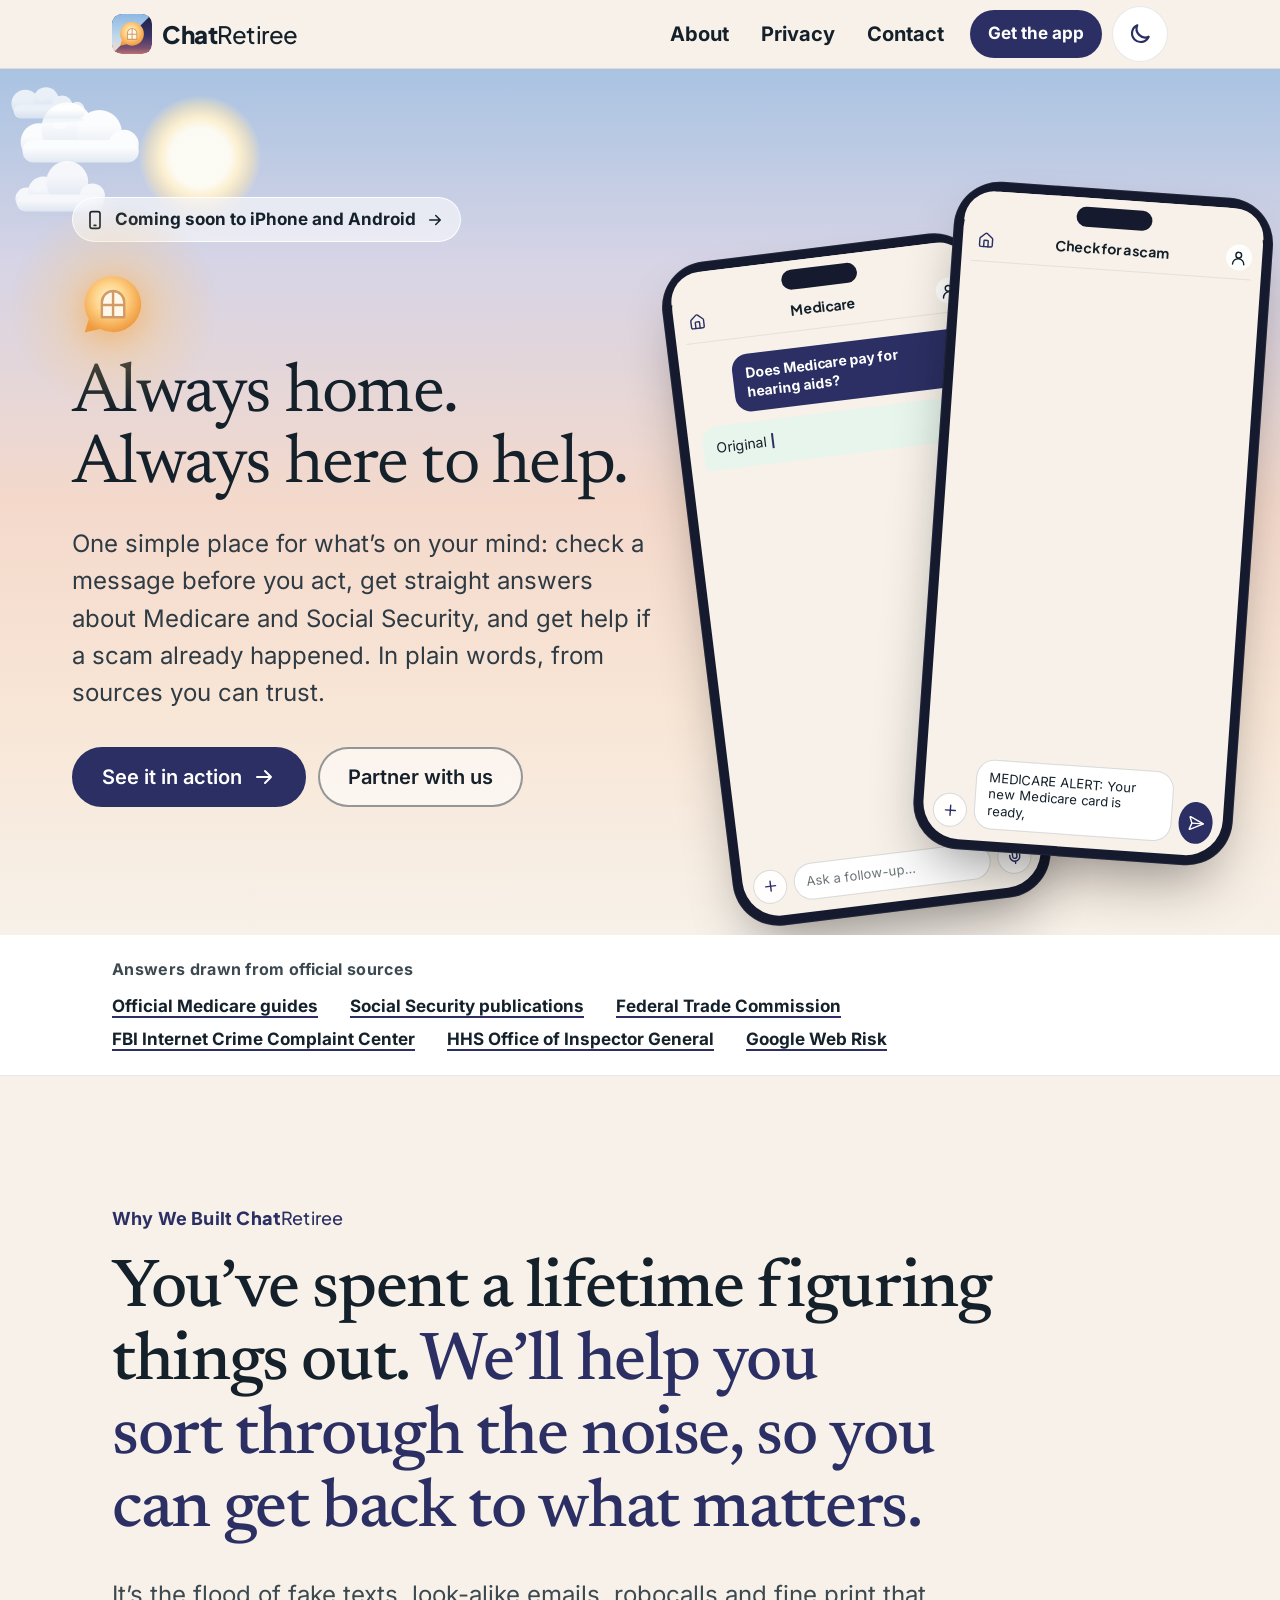
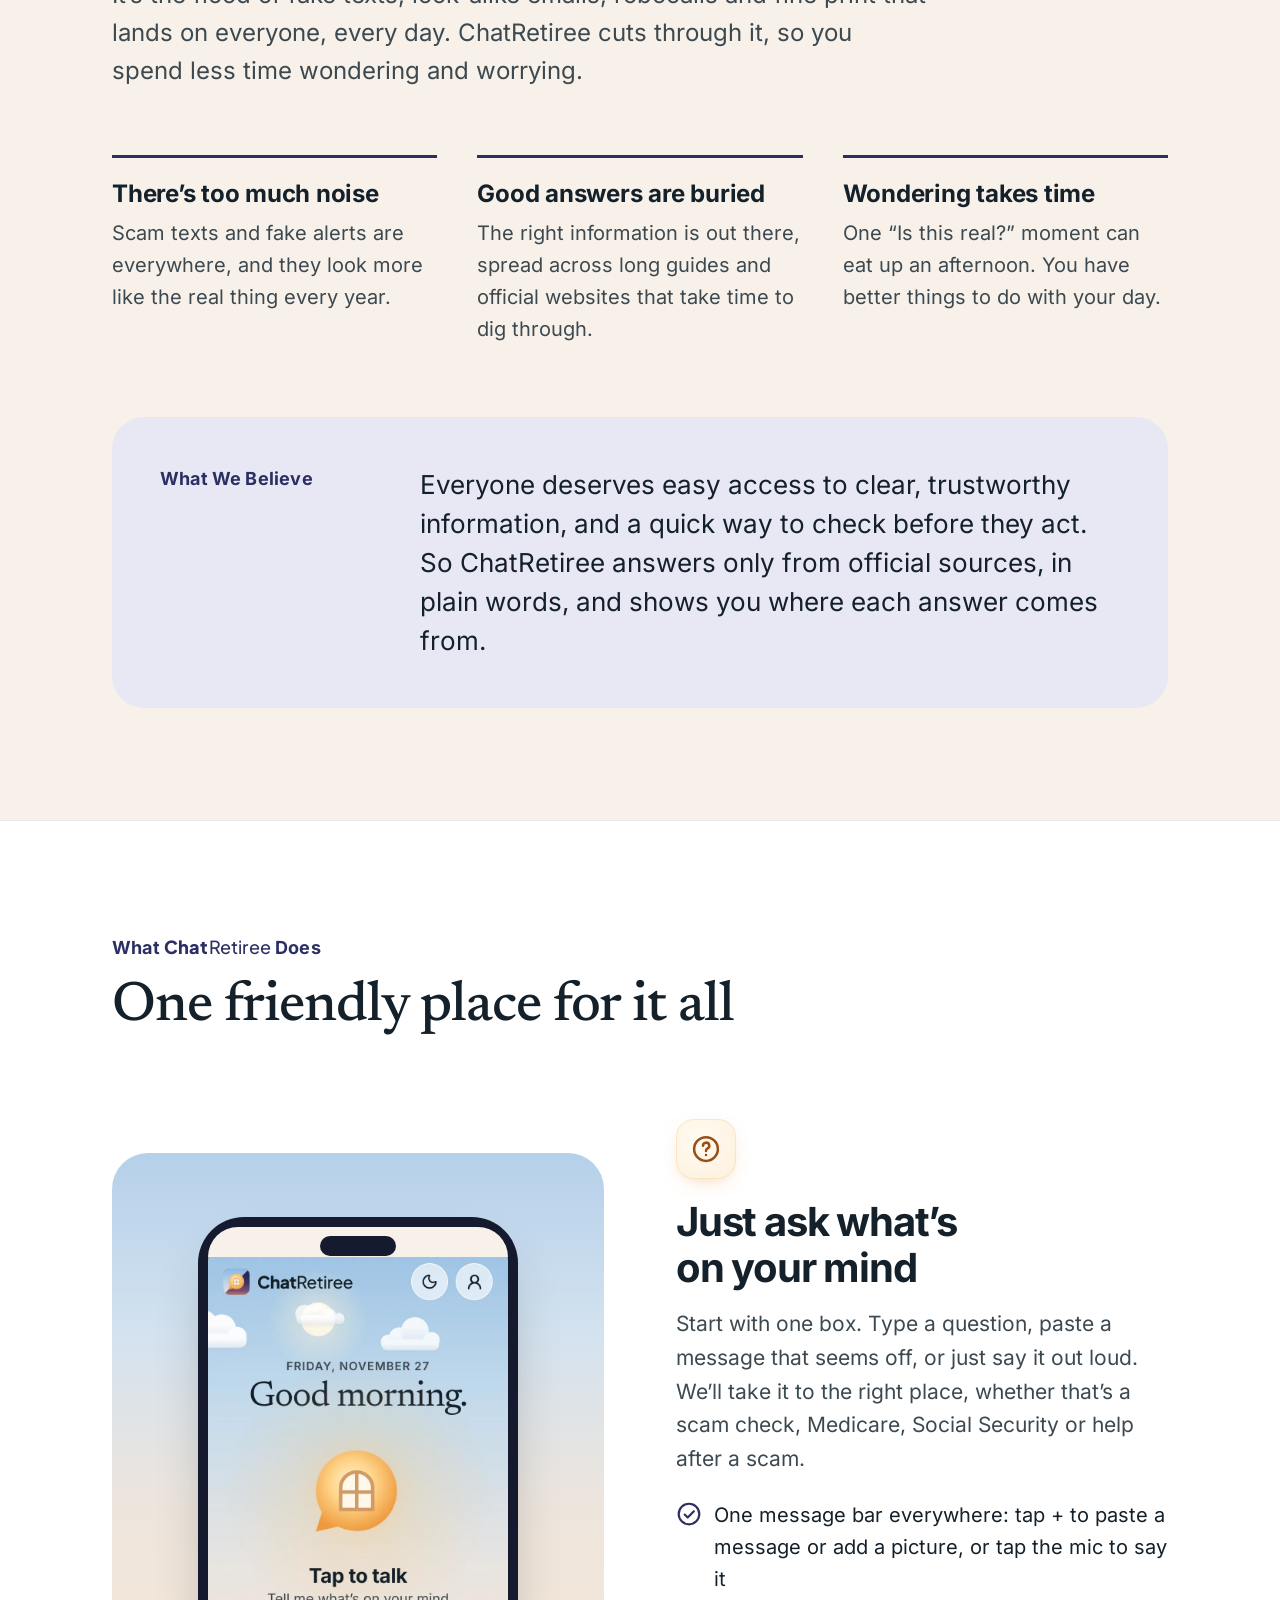
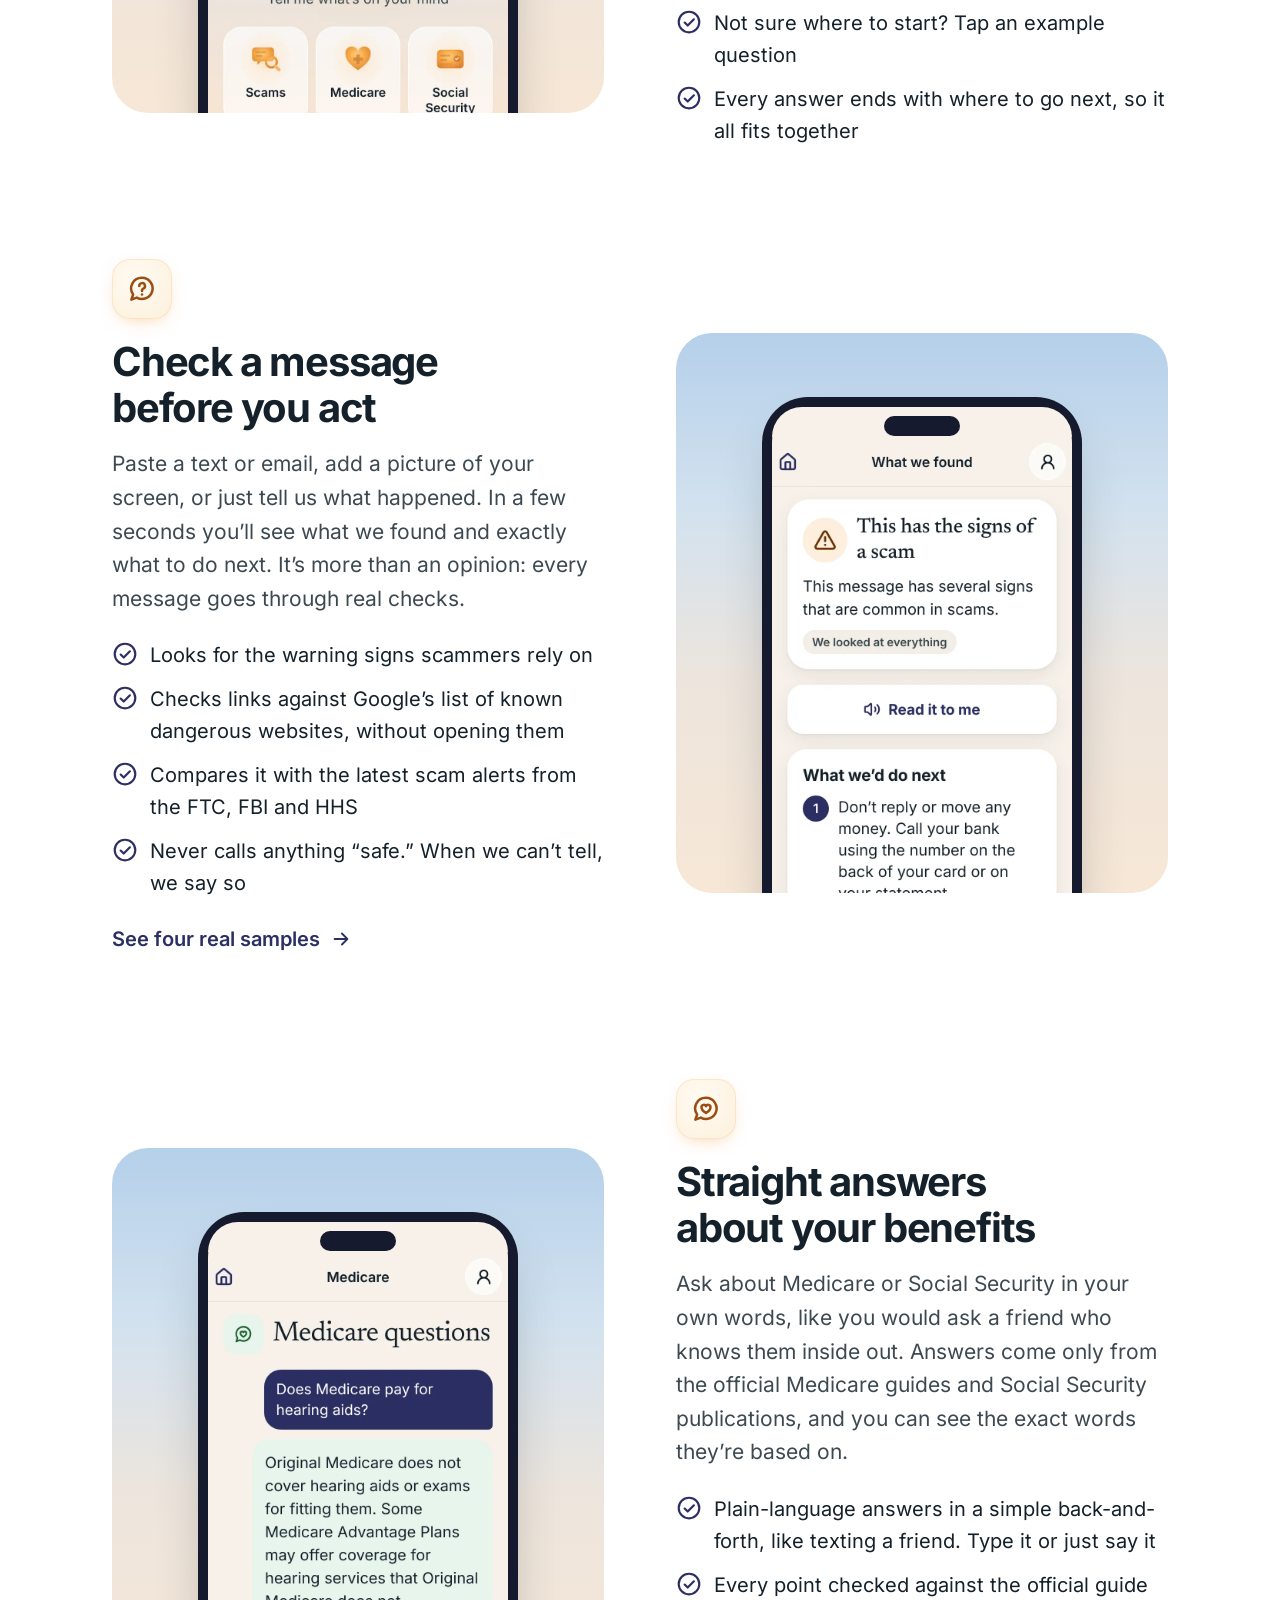
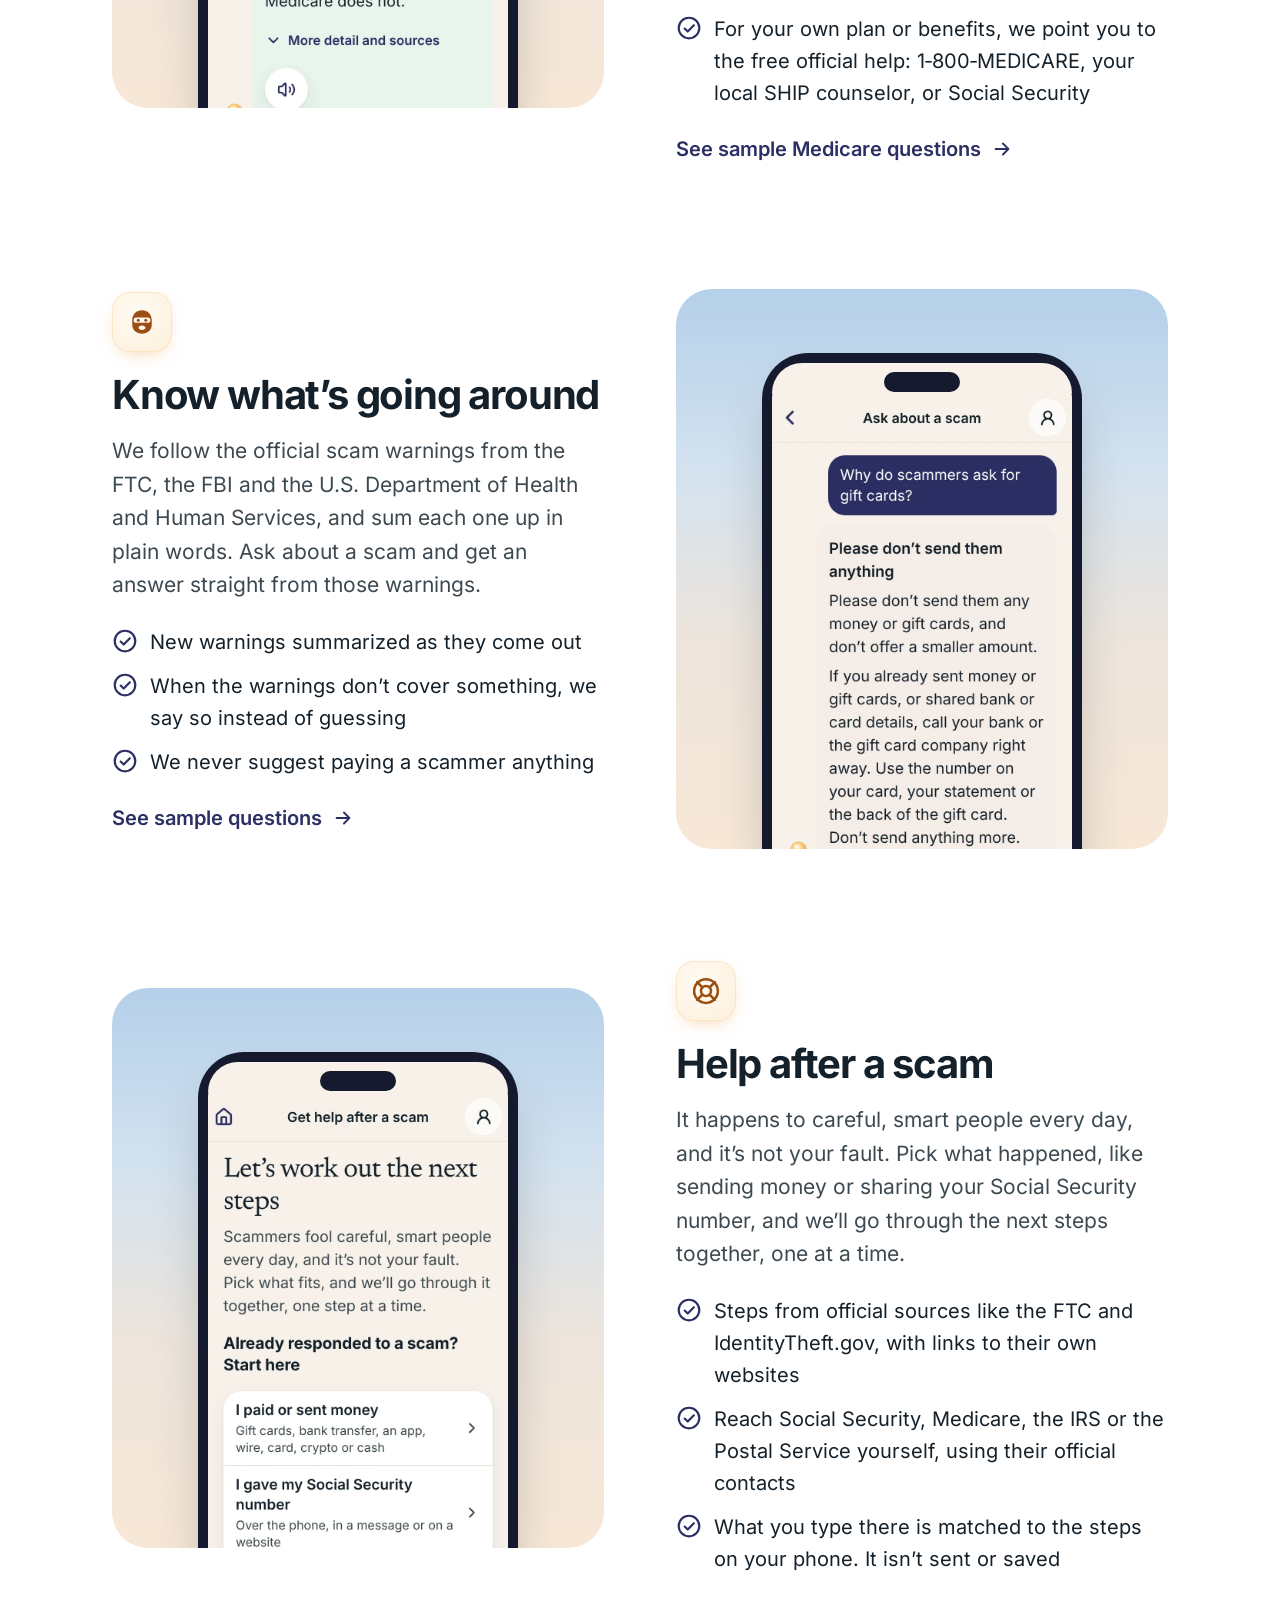
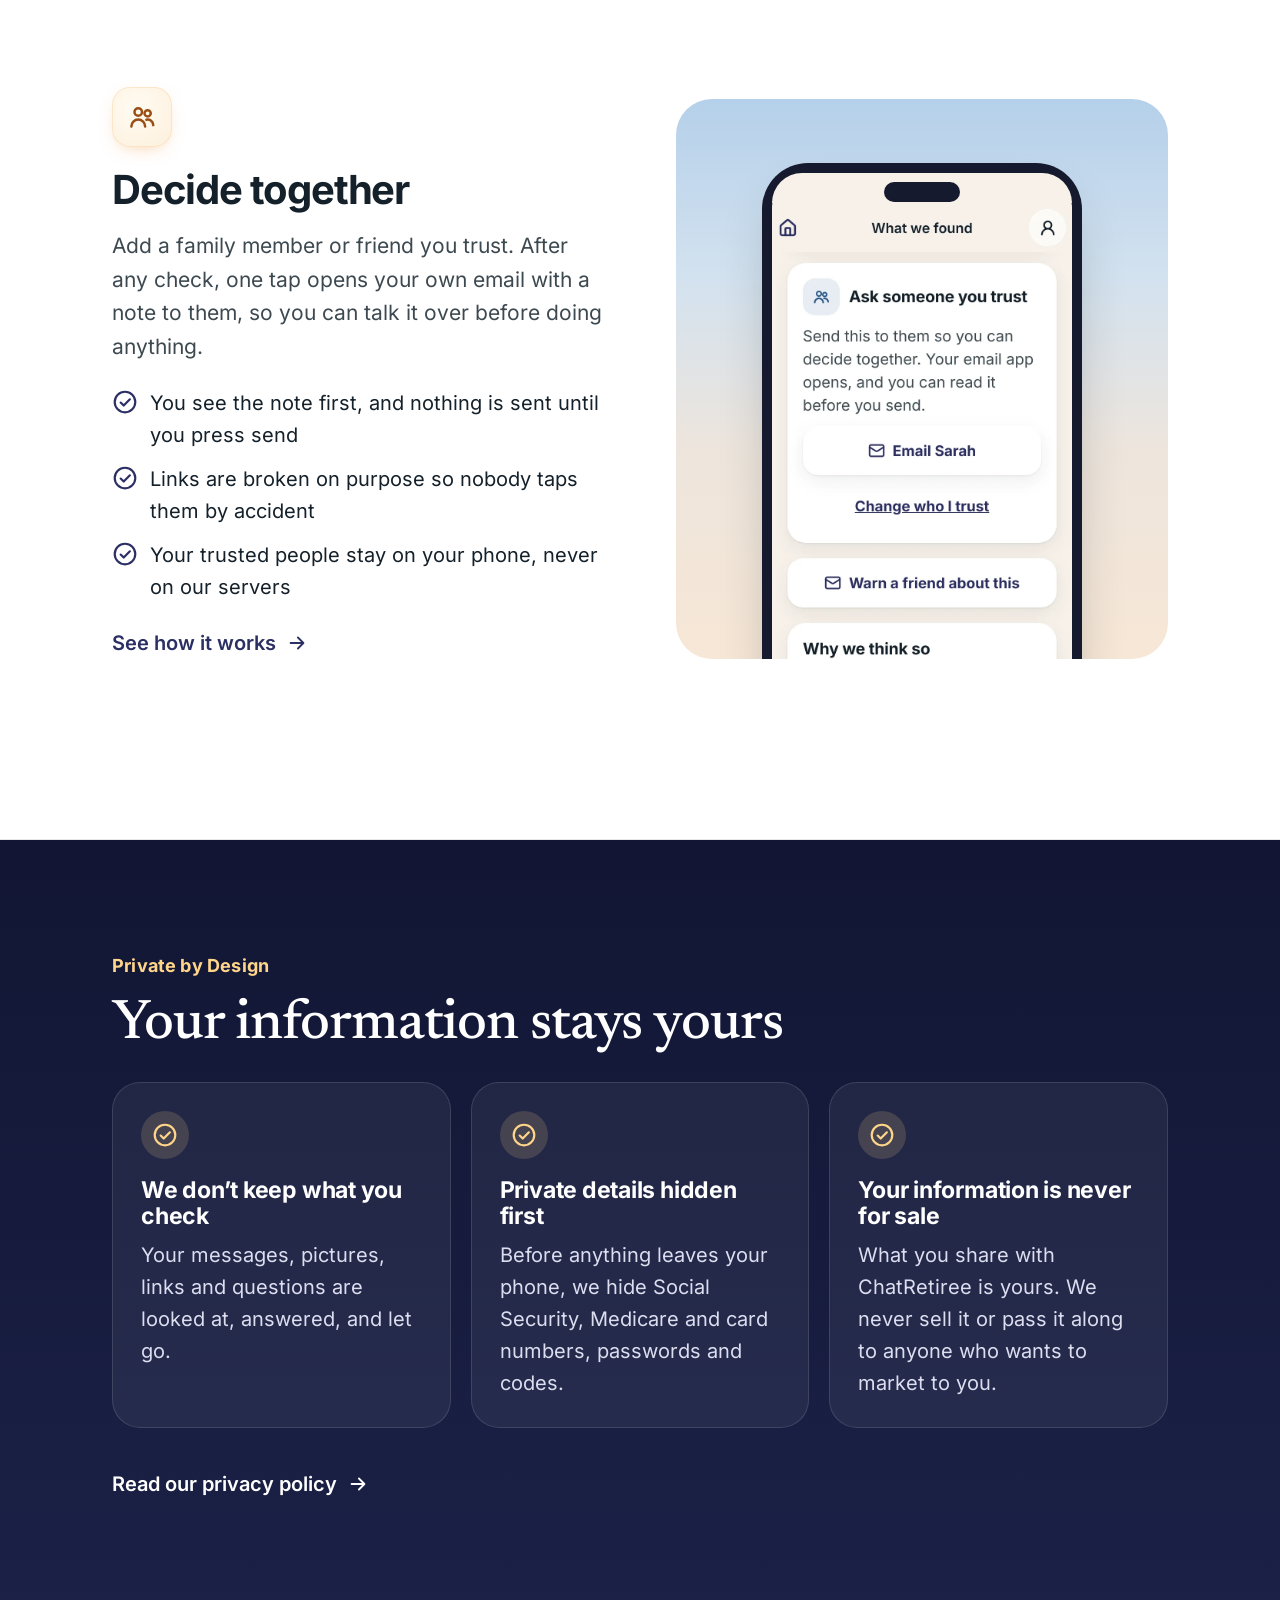
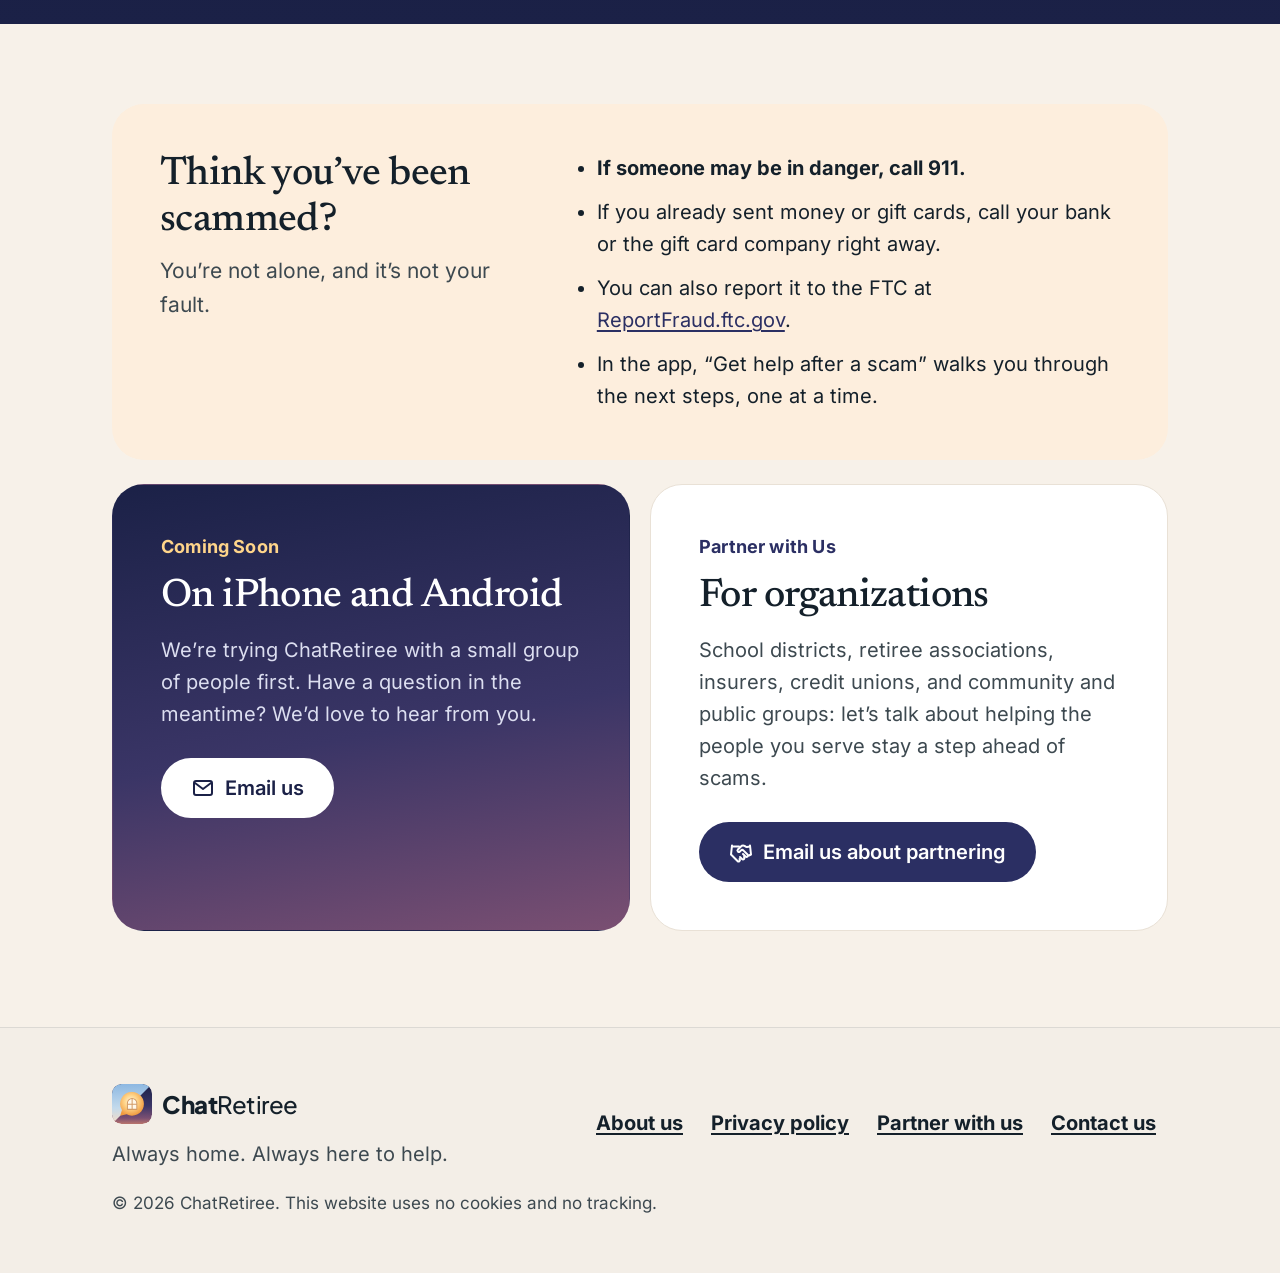
==== index.html @ e8a0daec "Match today's app: window light logo, 'Always home. Always here to help.', fresh screens - Logo, fav" ====
<!doctype html>
<html lang="en">
<head>
<meta charset="utf-8">
<meta name="viewport" content="width=device-width, initial-scale=1">
<title>ChatRetiree: always home, always here to help</title>
<meta name="description" content="ChatRetiree is like a friend you can ask when a text, email or call doesn’t feel right. Coming soon to iPhone and Android.">
<meta name="theme-color" content="#F7F1E9">
<meta property="og:title" content="ChatRetiree: always home, always here to help">
<meta property="og:description" content="ChatRetiree is like a friend you can ask when a text, email or call doesn’t feel right. Coming soon to iPhone and Android.">
<meta property="og:image" content="https://chatretiree.com/assets/icon.png?v=42">
<link rel="icon" href="assets/favicon.png?v=42" type="image/png">
<link rel="apple-touch-icon" href="assets/icon.png?v=42">
<link rel="stylesheet" href="assets/site.css?v=42">
<script src="assets/site.js?v=42"></script>

</head>
<body>
<svg class="sprite" width="0" height="0" aria-hidden="true" focusable="false"><defs><radialGradient id="crGlow" cx="45%" cy="40%" r="60%"><stop offset="0" stop-color="#FFF6DF"/><stop offset=".45" stop-color="#FFD58A"/><stop offset="1" stop-color="#F09A3E"/></radialGradient><linearGradient id="crDusk" x1="0" y1="0" x2="0" y2="1"><stop offset="0" stop-color="#1B2147"/><stop offset=".55" stop-color="#3A3566"/><stop offset=".85" stop-color="#7A4F72"/><stop offset="1" stop-color="#B9746C"/></linearGradient><linearGradient id="crDay" x1="0" y1="0" x2="0" y2="1"><stop offset="0" stop-color="#8DB8E2"/><stop offset=".6" stop-color="#C3DAEC"/><stop offset="1" stop-color="#F7DCC4"/></linearGradient><radialGradient id="crHalo" cx="50%" cy="50%" r="50%"><stop offset=".3" stop-color="#FFC56E" stop-opacity=".55"/><stop offset="1" stop-color="#FFC56E" stop-opacity="0"/></radialGradient><linearGradient id="crPuff" x1="0" y1="0" x2="0" y2="1"><stop offset=".35" stop-color="#FFFFFF"/><stop offset="1" stop-color="#E3EAF4"/></linearGradient></defs></svg>
<a class="skip" href="#main">Skip to main content</a>
<header class="top"><div class="wrap">
  <a class="brand" href="./" aria-label="ChatRetiree home"><svg viewBox="0 0 120 120" aria-hidden="true" focusable="false"><clipPath id="crClip"><rect width="120" height="120" rx="28"/></clipPath><g clip-path="url(#crClip)"><rect width="120" height="120" fill="url(#crDusk)"/><path d="M0 0H120L0 120z" fill="url(#crDay)"/></g><g transform="translate(-10.29 -6.31) scale(1.1778)"><path d="M60 26a30 30 0 1 1-13.8 56.6L29.5 86.5l4.6-14.6A30 30 0 0 1 60 26z" fill="url(#crGlow)"/><path d="M48 70V54a12 12 0 0 1 24 0v16z" fill="#FFF8EA" stroke="#D29B66" stroke-width="2.6" stroke-linejoin="round"/><path d="M60 42v28M48 57h24" stroke="#D29B66" stroke-width="2.6"/></g></svg><span><b>Chat</b>Retiree</span></a>
  <nav class="nav" aria-label="Main">
    <a href="about/" class="hide-sm">About</a>
    <a href="privacy/" class="hide-sm">Privacy</a>
    <a href="contact/" class="hide-sm">Contact</a>
    <a class="get-app" href="app/">Get the app</a>
    <button class="theme" type="button" hidden aria-label="Switch to dark" aria-pressed="false"><svg class="moon" viewBox="0 0 24 24" fill="none" stroke="currentColor" stroke-width="2" stroke-linecap="round" stroke-linejoin="round" aria-hidden="true" focusable="false"><path d="M20 14.5A8 8 0 0 1 9.5 4a8 8 0 1 0 10.5 10.5z"/></svg><svg class="sun" viewBox="0 0 24 24" fill="none" stroke="currentColor" stroke-width="2" stroke-linecap="round" stroke-linejoin="round" aria-hidden="true" focusable="false"><circle cx="12" cy="12" r="4"/><path d="M12 2v2M12 20v2M4.9 4.9l1.4 1.4M17.7 17.7l1.4 1.4M2 12h2M20 12h2M4.9 19.1l1.4-1.4M17.7 6.3l1.4-1.4"/></svg></button>
  </nav>
</div></header>
<main id="main">

<section class="h-hero" aria-labelledby="hero-h">
  <div class="sky" aria-hidden="true"><div class="sky-stars"></div><div class="sky-body"><span class="sky-sun"></span><svg class="sky-moon" viewBox="0 0 40 40"><circle cx="20" cy="20" r="16" class="moon-dark"/><path class="moon-lit" d="M20 4a16 16 0 1 1 0 32a16 16 0 1 1 0-32z"/></svg></div><span class="cloud c1"><svg viewBox="0 0 160 80" aria-hidden="true" focusable="false"><ellipse cx="84" cy="74" rx="62" ry="5" fill="#B7C6DA" fill-opacity=".18"/><circle cx="42" cy="50" r="20" fill="url(#crPuff)"/><circle cx="72" cy="36" r="28" fill="url(#crPuff)"/><circle cx="106" cy="40" r="24" fill="url(#crPuff)"/><circle cx="132" cy="53" r="16" fill="url(#crPuff)"/><rect x="24" y="48" width="124" height="24" rx="12" fill="url(#crPuff)"/><circle cx="64" cy="28" r="9" fill="#fff" fill-opacity=".7"/></svg></span><span class="cloud c2"><svg viewBox="0 0 160 80" aria-hidden="true" focusable="false"><ellipse cx="84" cy="74" rx="62" ry="5" fill="#B7C6DA" fill-opacity=".18"/><circle cx="38" cy="54" r="16" fill="url(#crPuff)"/><circle cx="62" cy="44" r="22" fill="url(#crPuff)"/><circle cx="96" cy="30" r="30" fill="url(#crPuff)"/><circle cx="132" cy="50" r="18" fill="url(#crPuff)"/><rect x="24" y="48" width="124" height="24" rx="12" fill="url(#crPuff)"/><circle cx="54" cy="36" r="9" fill="#fff" fill-opacity=".7"/></svg></span><span class="cloud c3"><svg viewBox="0 0 160 80" aria-hidden="true" focusable="false"><ellipse cx="84" cy="74" rx="62" ry="5" fill="#B7C6DA" fill-opacity=".18"/><circle cx="44" cy="46" r="24" fill="url(#crPuff)"/><circle cx="80" cy="40" r="22" fill="url(#crPuff)"/><circle cx="108" cy="50" r="18" fill="url(#crPuff)"/><circle cx="134" cy="56" r="13" fill="url(#crPuff)"/><rect x="24" y="48" width="124" height="24" rx="12" fill="url(#crPuff)"/><circle cx="72" cy="32" r="9" fill="#fff" fill-opacity=".7"/></svg></span></div>
  <div class="h-hero-in">
    <div class="h-hero-copy">
      <a class="h-pill" href="app/"><svg viewBox="0 0 24 24" fill="none" stroke="currentColor" stroke-width="2" stroke-linecap="round" stroke-linejoin="round" aria-hidden="true" focusable="false"><rect x="6" y="2" width="12" height="20" rx="2.5"/><path d="M11 18.5h2"/></svg>Coming soon to iPhone and Android<svg viewBox="0 0 24 24" fill="none" stroke="currentColor" stroke-width="2" stroke-linecap="round" stroke-linejoin="round" aria-hidden="true" focusable="false"><path d="M5 12h14M13 6l6 6-6 6"/></svg></a>
      <div class="porch" aria-hidden="true"><span class="porch-halo"></span><svg viewBox="16 20 90 76" aria-hidden="true" focusable="false"><path d="M60 26a30 30 0 1 1-13.8 56.6L29.5 86.5l4.6-14.6A30 30 0 0 1 60 26z" fill="url(#crGlow)"/><path d="M48 70V54a12 12 0 0 1 24 0v16z" fill="#FFF8EA" stroke="#D29B66" stroke-width="2.6" stroke-linejoin="round"/><path d="M60 42v28M48 57h24" stroke="#D29B66" stroke-width="2.6"/></svg></div>
      <h1 id="hero-h"><span>Always home.</span> <span>Always here to help.</span></h1>
      <p class="h-lead">One simple place for what’s on your mind: check a message before you act, get straight answers about Medicare and Social Security, and get help if a scam already happened. In plain words, from sources you can trust.</p>
      <div class="h-actions">
        <a class="btn h-btn-light" href="#help">See it in action<svg viewBox="0 0 24 24" fill="none" stroke="currentColor" stroke-width="2" stroke-linecap="round" stroke-linejoin="round" aria-hidden="true" focusable="false"><path d="M5 12h14M13 6l6 6-6 6"/></svg></a>
        <a class="btn h-btn-ghost" href="#partner">Partner with us</a>
      </div>
    </div>
    <div class="h-phones">
      <figure class="h-ph h-ph-back" role="img" aria-label="The ChatRetiree app answering: Does Medicare pay for hearing aids? Original Medicare does not cover hearing aids or exams for fitting them. Some Medicare Advantage Plans may offer coverage for hearing services that Original Medicare does not.">
        <div class="h-ph-screen live has-compose" aria-hidden="true">
          <div class="lv-bar lv-slim"><i><svg viewBox="0 0 24 24"><path d="M15 21v-8a1 1 0 0 0-1-1h-4a1 1 0 0 0-1 1v8"/><path d="M3 10a2 2 0 0 1 .709-1.528l7-5.999a2 2 0 0 1 2.582 0l7 5.999A2 2 0 0 1 21 10v9a2 2 0 0 1-2 2H5a2 2 0 0 1-2-2z"/></svg></i><span>Medicare</span><i class="lv-me"><svg viewBox="0 0 24 24"><circle cx="12" cy="8" r="4"/><path d="M4 21a8 8 0 0 1 16 0"/></svg></i></div>
          <p class="lv-q" data-type="Does Medicare pay for hearing aids?">Does Medicare pay for hearing aids?</p>
          <span class="lv-dots"><i></i><i></i><i></i></span>
          <div class="lv-a"><p data-type="Original Medicare does not cover hearing aids or exams for fitting them. Some Medicare Advantage Plans may offer coverage for hearing services that Original Medicare does not.">Original Medicare does not cover hearing aids or exams for fitting them. Some Medicare Advantage Plans may offer coverage for hearing services that Original Medicare does not.</p></div>
          <span class="lv-more lv-after"><svg viewBox="0 0 24 24"><path d="m6 9 6 6 6-6"/></svg>More detail and sources</span>
          <span class="lv-c lv-mic lv-spk lv-after"><svg viewBox="0 0 24 24"><path d="M11 4.702a.705.705 0 0 0-1.203-.498L6.413 7.587A1.4 1.4 0 0 1 5.416 8H3a1 1 0 0 0-1 1v6a1 1 0 0 0 1 1h2.416a1.4 1.4 0 0 1 .997.413l3.383 3.384A.705.705 0 0 0 11 19.298z"/><path d="M16 9a5 5 0 0 1 0 6"/><path d="M19.364 18.364a9 9 0 0 0 0-12.728"/></svg></span>
          <span class="lv-more lv-after"><svg viewBox="0 0 24 24"><path d="m6 9 6 6 6-6"/></svg>Talk to a person, and more</span>
          <div class="lv-compose"><span class="lv-c lv-plus"><svg viewBox="0 0 24 24"><path d="M5 12h14"/><path d="M12 5v14"/></svg></span><span class="lv-box">Ask a follow-up…</span><span class="lv-c lv-mic"><svg viewBox="0 0 24 24"><path d="M12 2a3 3 0 0 0-3 3v7a3 3 0 0 0 6 0V5a3 3 0 0 0-3-3Z"/><path d="M19 10v2a7 7 0 0 1-14 0v-2"/><path d="M12 19v3"/></svg></span></div>
          <div class="lv-tabs"><span class="on"><i><svg viewBox="0 0 24 24"><path d="M15 21v-8a1 1 0 0 0-1-1h-4a1 1 0 0 0-1 1v8"/><path d="M3 10a2 2 0 0 1 .709-1.528l7-5.999a2 2 0 0 1 2.582 0l7 5.999A2 2 0 0 1 21 10v9a2 2 0 0 1-2 2H5a2 2 0 0 1-2-2z"/></svg></i>Home</span><span><i><svg viewBox="0 0 24 24"><circle cx="12" cy="12" r="9.5"/><path d="M9.6 9.4a2.5 2.5 0 1 1 3.5 2.3c-.7.3-1.1.9-1.1 1.6v.3"/><path d="M12 16.8h.01"/></svg></i>Help</span><span><i><svg viewBox="0 0 24 24"><path d="M18 20a6 6 0 0 0-12 0"/><circle cx="12" cy="10" r="4"/><circle cx="12" cy="12" r="10"/></svg></i>Me</span></div>
        </div>
      </figure>
      <figure class="h-ph h-ph-front" role="img" aria-label="The ChatRetiree app checking a pasted text that claims to be from Medicare about a new Medicare card. Its answer: This has the signs of a scam. What we’d do next: Don’t call any number in the message. Contact the agency using the number on your card or its official website.">
        <div class="h-ph-screen live has-compose" aria-hidden="true">
          <div class="lv-bar lv-slim"><i><svg viewBox="0 0 24 24"><path d="M15 21v-8a1 1 0 0 0-1-1h-4a1 1 0 0 0-1 1v8"/><path d="M3 10a2 2 0 0 1 .709-1.528l7-5.999a2 2 0 0 1 2.582 0l7 5.999A2 2 0 0 1 21 10v9a2 2 0 0 1-2 2H5a2 2 0 0 1-2-2z"/></svg></i><span>Check for a scam</span><i class="lv-me"><svg viewBox="0 0 24 24"><circle cx="12" cy="8" r="4"/><path d="M4 21a8 8 0 0 1 16 0"/></svg></i></div>
          <p class="lv-msg lv-sent">MEDICARE ALERT: Your new Medicare card is ready, but your benefits will be suspended today unless you confirm your Medicare number. Call 1-888-555-0147 now to keep your coverage.</p>
          <span class="lv-dots"><i></i><i></i><i></i></span>
          <div class="lv-a lv-verdict"><b data-type="This has the signs of a scam">This has the signs of a scam</b><p data-type="This message has several signs that are common in scams.">This message has several signs that are common in scams.</p></div>
          <div class="lv-a lv-next"><b>What we’d do next</b><p data-type="Don’t call any number in the message. Contact the agency using the number on your card or its official website.">Don’t call any number in the message. Contact the agency using the number on your card or its official website.</p></div>
          <div class="lv-compose lv-front"><span class="lv-c lv-plus"><svg viewBox="0 0 24 24"><path d="M5 12h14"/><path d="M12 5v14"/></svg></span><span class="lv-box"><span class="lv-in lv-ph" data-type="MEDICARE ALERT: Your new Medicare card is ready, but your benefits will be suspended today unless you confirm your Medicare number. Call 1-888-555-0147 now to keep your coverage.">Paste or type it here</span></span><span class="lv-c lv-mic"><svg viewBox="0 0 24 24"><path d="M12 2a3 3 0 0 0-3 3v7a3 3 0 0 0 6 0V5a3 3 0 0 0-3-3Z"/><path d="M19 10v2a7 7 0 0 1-14 0v-2"/><path d="M12 19v3"/></svg></span><span class="lv-c lv-send lv-btn"><svg viewBox="0 0 24 24"><path d="M3.714 3.048a.498.498 0 0 0-.683.627l2.843 7.627a2 2 0 0 1 0 1.396l-2.842 7.627a.498.498 0 0 0 .682.627l18-8.5a.5.5 0 0 0 0-.904z"/><path d="M6 12h16"/></svg></span></div>
          <div class="lv-tabs"><span class="on"><i><svg viewBox="0 0 24 24"><path d="M15 21v-8a1 1 0 0 0-1-1h-4a1 1 0 0 0-1 1v8"/><path d="M3 10a2 2 0 0 1 .709-1.528l7-5.999a2 2 0 0 1 2.582 0l7 5.999A2 2 0 0 1 21 10v9a2 2 0 0 1-2 2H5a2 2 0 0 1-2-2z"/></svg></i>Home</span><span><i><svg viewBox="0 0 24 24"><circle cx="12" cy="12" r="9.5"/><path d="M9.6 9.4a2.5 2.5 0 1 1 3.5 2.3c-.7.3-1.1.9-1.1 1.6v.3"/><path d="M12 16.8h.01"/></svg></i>Help</span><span><i><svg viewBox="0 0 24 24"><path d="M18 20a6 6 0 0 0-12 0"/><circle cx="12" cy="10" r="4"/><circle cx="12" cy="12" r="10"/></svg></i>Me</span></div>
        </div>
      </figure>
    </div>
  </div>
</section>

<section class="h-sources" aria-label="Where our answers come from">
  <div class="wrap h-sources-in">
    <p class="h-sources-label">Answers drawn from official sources</p>
    <ul class="h-sources-list">
      <li><a href="https://www.medicare.gov/" rel="noopener">Official Medicare guides</a></li>
      <li><a href="https://www.ssa.gov/pubs/" rel="noopener">Social Security publications</a></li>
      <li><a href="https://consumer.ftc.gov/consumer-alerts" rel="noopener">Federal Trade Commission</a></li>
      <li><a href="https://www.ic3.gov/" rel="noopener">FBI Internet Crime Complaint Center</a></li>
      <li><a href="https://oig.hhs.gov/" rel="noopener">HHS Office of Inspector General</a></li>
      <li><a href="https://cloud.google.com/web-risk" rel="noopener">Google Web Risk</a></li>
    </ul>
  </div>
</section>

<section class="h-why" aria-labelledby="why-h">
  <div class="wrap">
    <p class="h-eyebrow" id="why-h">Why We Built <span class="wm"><b>Chat</b>Retiree</span></p>
    <p class="h-statement">You’ve spent a lifetime figuring things out. <span>We’ll help you sort through the noise, so you can get back to what matters.</span></p>
    <p class="h-why-sub">It’s the flood of fake texts, look-alike emails, robocalls and fine print that lands on everyone, every day. ChatRetiree cuts through it, so you spend less time wondering and worrying.</p>
    <div class="h-why-grid">
      <div><h3>There’s too much noise</h3><p>Scam texts and fake alerts are everywhere, and they look more like the real thing every year.</p></div>
      <div><h3>Good answers are buried</h3><p>The right information is out there, spread across long guides and official websites that take time to dig through.</p></div>
      <div><h3>Wondering takes time</h3><p>One “Is this real?” moment can eat up an afternoon. You have better things to do with your day.</p></div>
    </div>
    <div class="h-believe">
      <p class="h-eyebrow">What We Believe</p>
      <p>Everyone deserves easy access to clear, trustworthy information, and a quick way to check before they act. So ChatRetiree answers only from official sources, in plain words, and shows you where each answer comes from.</p>
    </div>
  </div>
</section>

<section class="h-features" id="help" aria-labelledby="help-h">
  <div class="wrap">
    <div class="h-sec-head">
      <p class="h-eyebrow">What <span class="wm"><b>Chat</b>Retiree</span> Does</p>
      <h2 id="help-h">One friendly place for it all</h2>
    </div>

    <article class="h-row h-row-flip">
      <div class="h-row-copy">
        <span class="icon t-teal"><svg viewBox="0 0 24 24" fill="none" stroke="currentColor" stroke-width="2" stroke-linecap="round" stroke-linejoin="round" aria-hidden="true" focusable="false"><circle cx="12" cy="12" r="9.5"/><path d="M9.6 9.4a2.5 2.5 0 1 1 3.5 2.3c-.7.3-1.1.9-1.1 1.6v.3"/><path d="M12 16.8h.01"/></svg></span>
        <h3>Just ask what’s on your mind</h3>
        <p>Start with one box. Type a question, paste a message that seems off, or just say it out loud. We’ll take it to the right place, whether that’s a scam check, Medicare, Social Security or help after a scam.</p>
        <ul class="h-ticks">
          <li><svg viewBox="0 0 24 24" fill="none" stroke="currentColor" stroke-width="2" stroke-linecap="round" stroke-linejoin="round" aria-hidden="true" focusable="false"><circle cx="12" cy="12" r="9.5"/><path d="m8 12.5 2.8 2.8L16.5 9.5"/></svg>One message bar everywhere: tap + to paste a message or add a picture, or tap the mic to say it</li>
          <li><svg viewBox="0 0 24 24" fill="none" stroke="currentColor" stroke-width="2" stroke-linecap="round" stroke-linejoin="round" aria-hidden="true" focusable="false"><circle cx="12" cy="12" r="9.5"/><path d="m8 12.5 2.8 2.8L16.5 9.5"/></svg>Not sure where to start? Tap an example question</li>
          <li><svg viewBox="0 0 24 24" fill="none" stroke="currentColor" stroke-width="2" stroke-linecap="round" stroke-linejoin="round" aria-hidden="true" focusable="false"><circle cx="12" cy="12" r="9.5"/><path d="m8 12.5 2.8 2.8L16.5 9.5"/></svg>Every answer ends with where to go next, so it all fits together</li>
        </ul>
      </div>
      <div class="h-row-art t-teal-bg"><figure class="h-ph"><div class="h-ph-screen"><img src="assets/app/home.webp?v=42" width="390" alt="The app’s home screen: What’s on your mind? Ask about Medicare, Social Security or scams, or share a message that seems off. Below it is the message bar with a plus button, a box and a microphone. Below it are example questions and sections for staying safe from scams and your benefits."></div></figure></div>
    </article>

    <article class="h-row">
      <div class="h-row-copy">
        <span class="icon t-teal"><svg viewBox="0 0 24 24" fill="none" stroke="currentColor" stroke-width="2" stroke-linecap="round" stroke-linejoin="round" aria-hidden="true" focusable="false"><path d="M12 3a8.5 8.5 0 1 1-4.2 15.9L3.5 20.5l1.4-4.1A8.5 8.5 0 0 1 12 3z"/><path d="M9.8 9.6a2.3 2.3 0 1 1 3.2 2.1c-.7.3-1 .8-1 1.5v.3"/><path d="M12 16.3h.01"/></svg></span>
        <h3>Check a message before you act</h3>
        <p>Paste a text or email, add a picture of your screen, or just tell us what happened. In a few seconds you’ll see what we found and exactly what to do next. It’s more than an opinion: every message goes through real checks.</p>
        <ul class="h-ticks">
          <li><svg viewBox="0 0 24 24" fill="none" stroke="currentColor" stroke-width="2" stroke-linecap="round" stroke-linejoin="round" aria-hidden="true" focusable="false"><circle cx="12" cy="12" r="9.5"/><path d="m8 12.5 2.8 2.8L16.5 9.5"/></svg>Looks for the warning signs scammers rely on</li>
          <li><svg viewBox="0 0 24 24" fill="none" stroke="currentColor" stroke-width="2" stroke-linecap="round" stroke-linejoin="round" aria-hidden="true" focusable="false"><circle cx="12" cy="12" r="9.5"/><path d="m8 12.5 2.8 2.8L16.5 9.5"/></svg>Checks links against Google’s list of known dangerous websites, without opening them</li>
          <li><svg viewBox="0 0 24 24" fill="none" stroke="currentColor" stroke-width="2" stroke-linecap="round" stroke-linejoin="round" aria-hidden="true" focusable="false"><circle cx="12" cy="12" r="9.5"/><path d="m8 12.5 2.8 2.8L16.5 9.5"/></svg>Compares it with the latest scam alerts from the FTC, FBI and HHS</li>
          <li><svg viewBox="0 0 24 24" fill="none" stroke="currentColor" stroke-width="2" stroke-linecap="round" stroke-linejoin="round" aria-hidden="true" focusable="false"><circle cx="12" cy="12" r="9.5"/><path d="m8 12.5 2.8 2.8L16.5 9.5"/></svg>Never calls anything “safe.” When we can’t tell, we say so</li>
        </ul>
        <a class="h-link" href="examples/check/">See four real samples<svg viewBox="0 0 24 24" fill="none" stroke="currentColor" stroke-width="2" stroke-linecap="round" stroke-linejoin="round" aria-hidden="true" focusable="false"><path d="M5 12h14M13 6l6 6-6 6"/></svg></a>
      </div>
      <div class="h-row-art t-teal-bg"><figure class="h-ph"><div class="h-ph-screen"><img src="assets/app/bank.webp?v=42" width="390" alt="The app’s answer to a bank text asking to move savings to a safe account: This has the signs of a scam. Don’t reply or move any money. Call your bank using the number on the back of your card."></div></figure></div>
    </article>

    <article class="h-row h-row-flip">
      <div class="h-row-copy">
        <span class="icon t-blue"><svg viewBox="0 0 24 24" fill="none" stroke="currentColor" stroke-width="2" stroke-linecap="round" stroke-linejoin="round" aria-hidden="true" focusable="false"><path d="M12 3a8.5 8.5 0 1 1-4.2 15.9L3.5 20.5l1.4-4.1A8.5 8.5 0 0 1 12 3z"/><path d="M12 15.2s-3.6-2.1-3.6-4.6a1.9 1.9 0 0 1 3.6-.9 1.9 1.9 0 0 1 3.6.9c0 2.5-3.6 4.6-3.6 4.6z"/></svg></span>
        <h3>Straight answers about your benefits</h3>
        <p>Ask about Medicare or Social Security in your own words, like you would ask a friend who knows them inside out. Answers come only from the official Medicare guides and Social Security publications, and you can see the exact words they’re based on.</p>
        <ul class="h-ticks">
          <li><svg viewBox="0 0 24 24" fill="none" stroke="currentColor" stroke-width="2" stroke-linecap="round" stroke-linejoin="round" aria-hidden="true" focusable="false"><circle cx="12" cy="12" r="9.5"/><path d="m8 12.5 2.8 2.8L16.5 9.5"/></svg>Plain-language answers in a simple back-and-forth, like texting a friend. Type it or just say it</li>
          <li><svg viewBox="0 0 24 24" fill="none" stroke="currentColor" stroke-width="2" stroke-linecap="round" stroke-linejoin="round" aria-hidden="true" focusable="false"><circle cx="12" cy="12" r="9.5"/><path d="m8 12.5 2.8 2.8L16.5 9.5"/></svg>Every point checked against the official guide</li>
          <li><svg viewBox="0 0 24 24" fill="none" stroke="currentColor" stroke-width="2" stroke-linecap="round" stroke-linejoin="round" aria-hidden="true" focusable="false"><circle cx="12" cy="12" r="9.5"/><path d="m8 12.5 2.8 2.8L16.5 9.5"/></svg>For your own plan or benefits, we point you to the free official help: 1‑800‑MEDICARE, your local SHIP counselor, or Social Security</li>
        </ul>
        <a class="h-link" href="examples/medicare/">See sample Medicare questions<svg viewBox="0 0 24 24" fill="none" stroke="currentColor" stroke-width="2" stroke-linecap="round" stroke-linejoin="round" aria-hidden="true" focusable="false"><path d="M5 12h14M13 6l6 6-6 6"/></svg></a>
      </div>
      <div class="h-row-art t-blue-bg"><figure class="h-ph"><div class="h-ph-screen"><img src="assets/app/medicare-hearing.webp?v=42" width="390" alt="Question: Does Medicare pay for hearing aids? The app’s answer: Original Medicare does not cover hearing aids or exams for fitting them. Some Medicare Advantage Plans may offer coverage for hearing services. A box at the bottom lets you ask a follow-up by typing or speaking."></div></figure></div>
    </article>

    <article class="h-row">
      <div class="h-row-copy">
        <span class="icon t-clay"><svg viewBox="0 0 24 24" fill="currentColor" aria-hidden="true" focusable="false"><path fill-rule="evenodd" d="M12 2.6c4.5 0 7.8 3.3 7.8 8v3.8c0 4-3.5 6.9-7.8 6.9s-7.8-2.9-7.8-6.9v-3.8c0-4.7 3.3-8 7.8-8z M7.4 8.4h9.2a2.1 2.1 0 0 1 0 4.2H7.4a2.1 2.1 0 0 1 0-4.2z M12 14.8c1.6 0 2.7.8 2.7 1.8s-1.1 1.8-2.7 1.8-2.7-.8-2.7-1.8 1.1-1.8 2.7-1.8z"/><circle cx="9" cy="10.5" r="1.2"/><circle cx="15" cy="10.5" r="1.2"/></svg></span>
        <h3>Know what’s going around</h3>
        <p>We follow the official scam warnings from the FTC, the FBI and the U.S. Department of Health and Human Services, and sum each one up in plain words. Ask about a scam and get an answer straight from those warnings.</p>
        <ul class="h-ticks">
          <li><svg viewBox="0 0 24 24" fill="none" stroke="currentColor" stroke-width="2" stroke-linecap="round" stroke-linejoin="round" aria-hidden="true" focusable="false"><circle cx="12" cy="12" r="9.5"/><path d="m8 12.5 2.8 2.8L16.5 9.5"/></svg>New warnings summarized as they come out</li>
          <li><svg viewBox="0 0 24 24" fill="none" stroke="currentColor" stroke-width="2" stroke-linecap="round" stroke-linejoin="round" aria-hidden="true" focusable="false"><circle cx="12" cy="12" r="9.5"/><path d="m8 12.5 2.8 2.8L16.5 9.5"/></svg>When the warnings don’t cover something, we say so instead of guessing</li>
          <li><svg viewBox="0 0 24 24" fill="none" stroke="currentColor" stroke-width="2" stroke-linecap="round" stroke-linejoin="round" aria-hidden="true" focusable="false"><circle cx="12" cy="12" r="9.5"/><path d="m8 12.5 2.8 2.8L16.5 9.5"/></svg>We never suggest paying a scammer anything</li>
        </ul>
        <a class="h-link" href="examples/scams/">See sample questions<svg viewBox="0 0 24 24" fill="none" stroke="currentColor" stroke-width="2" stroke-linecap="round" stroke-linejoin="round" aria-hidden="true" focusable="false"><path d="M5 12h14M13 6l6 6-6 6"/></svg></a>
      </div>
      <div class="h-row-art t-clay-bg"><figure class="h-ph"><div class="h-ph-screen"><img src="assets/app/scam-giftcards.webp?v=42" width="390" alt="Question: Why do scammers ask for gift cards? The app replies like a text conversation: Please don’t send them any money or gift cards, and don’t offer a smaller amount. If you already sent money or gift cards, call your bank or the gift card company right away. A box at the bottom lets you ask another question."></div></figure></div>
    </article>

    <article class="h-row h-row-flip">
      <div class="h-row-copy">
        <span class="icon t-blue"><svg viewBox="0 0 24 24" fill="none" stroke="currentColor" stroke-width="2" stroke-linecap="round" stroke-linejoin="round" aria-hidden="true" focusable="false"><circle cx="12" cy="12" r="9.5"/><circle cx="12" cy="12" r="4"/><path d="m4.9 4.9 4.3 4.3M14.8 14.8l4.3 4.3M14.8 9.2l4.3-4.3M4.9 19.1l4.3-4.3"/></svg></span>
        <h3>Help after a scam</h3>
        <p>It happens to careful, smart people every day, and it’s not your fault. Pick what happened, like sending money or sharing your Social Security number, and we’ll go through the next steps together, one at a time.</p>
        <ul class="h-ticks">
          <li><svg viewBox="0 0 24 24" fill="none" stroke="currentColor" stroke-width="2" stroke-linecap="round" stroke-linejoin="round" aria-hidden="true" focusable="false"><circle cx="12" cy="12" r="9.5"/><path d="m8 12.5 2.8 2.8L16.5 9.5"/></svg>Steps from official sources like the FTC and IdentityTheft.gov, with links to their own websites</li>
          <li><svg viewBox="0 0 24 24" fill="none" stroke="currentColor" stroke-width="2" stroke-linecap="round" stroke-linejoin="round" aria-hidden="true" focusable="false"><circle cx="12" cy="12" r="9.5"/><path d="m8 12.5 2.8 2.8L16.5 9.5"/></svg>Reach Social Security, Medicare, the IRS or the Postal Service yourself, using their official contacts</li>
          <li><svg viewBox="0 0 24 24" fill="none" stroke="currentColor" stroke-width="2" stroke-linecap="round" stroke-linejoin="round" aria-hidden="true" focusable="false"><circle cx="12" cy="12" r="9.5"/><path d="m8 12.5 2.8 2.8L16.5 9.5"/></svg>What you type there is matched to the steps on your phone. It isn’t sent or saved</li>
        </ul>
      </div>
      <div class="h-row-art t-blue-bg"><figure class="h-ph"><div class="h-ph-screen"><img src="assets/app/protect.webp?v=42" width="390" alt="The app’s Get help after a scam screen: Let’s work out the next steps. Choices include I paid or sent money, I gave my Social Security number, I gave a password or account number, I let someone into my computer or phone, and I clicked a link."></div></figure></div>
    </article>

    <article class="h-row">
      <div class="h-row-copy">
        <span class="icon t-sage"><svg viewBox="0 0 24 24" fill="none" stroke="currentColor" stroke-width="2" stroke-linecap="round" stroke-linejoin="round" aria-hidden="true" focusable="false"><circle cx="9" cy="8" r="3"/><path d="M3.5 19.5a5.5 5.5 0 0 1 11 0"/><circle cx="16.5" cy="9" r="2.5"/><path d="M15.5 14.2a4.5 4.5 0 0 1 5.5 4.3"/></svg></span>
        <h3>Decide together</h3>
        <p>Add a family member or friend you trust. After any check, one tap opens your own email with a note to them, so you can talk it over before doing anything.</p>
        <ul class="h-ticks">
          <li><svg viewBox="0 0 24 24" fill="none" stroke="currentColor" stroke-width="2" stroke-linecap="round" stroke-linejoin="round" aria-hidden="true" focusable="false"><circle cx="12" cy="12" r="9.5"/><path d="m8 12.5 2.8 2.8L16.5 9.5"/></svg>You see the note first, and nothing is sent until you press send</li>
          <li><svg viewBox="0 0 24 24" fill="none" stroke="currentColor" stroke-width="2" stroke-linecap="round" stroke-linejoin="round" aria-hidden="true" focusable="false"><circle cx="12" cy="12" r="9.5"/><path d="m8 12.5 2.8 2.8L16.5 9.5"/></svg>Links are broken on purpose so nobody taps them by accident</li>
          <li><svg viewBox="0 0 24 24" fill="none" stroke="currentColor" stroke-width="2" stroke-linecap="round" stroke-linejoin="round" aria-hidden="true" focusable="false"><circle cx="12" cy="12" r="9.5"/><path d="m8 12.5 2.8 2.8L16.5 9.5"/></svg>Your trusted people stay on your phone, never on our servers</li>
        </ul>
        <a class="h-link" href="examples/trusted/">See how it works<svg viewBox="0 0 24 24" fill="none" stroke="currentColor" stroke-width="2" stroke-linecap="round" stroke-linejoin="round" aria-hidden="true" focusable="false"><path d="M5 12h14M13 6l6 6-6 6"/></svg></a>
      </div>
      <div class="h-row-art t-sage-bg"><figure class="h-ph"><div class="h-ph-screen"><img src="assets/app/trusted.webp?v=42" width="390" alt="The app’s result screen with an Email Sarah button to ask someone you trust."></div></figure></div>
    </article>
  </div>
</section>

<section class="h-trust" aria-labelledby="trust-h">
  <div class="wrap">
    <div class="h-sec-head">
      <p class="h-eyebrow">Private by Design</p>
      <h2 id="trust-h">Your information stays yours</h2>
    </div>
    <div class="h-trust-grid">
      <div><span class="h-trust-ic"><svg viewBox="0 0 24 24" fill="none" stroke="currentColor" stroke-width="2" stroke-linecap="round" stroke-linejoin="round" aria-hidden="true" focusable="false"><circle cx="12" cy="12" r="9.5"/><path d="m8 12.5 2.8 2.8L16.5 9.5"/></svg></span><h3>We don’t keep what you check</h3><p>Your messages, pictures, links and questions are looked at, answered, and let go.</p></div>
      <div><span class="h-trust-ic"><svg viewBox="0 0 24 24" fill="none" stroke="currentColor" stroke-width="2" stroke-linecap="round" stroke-linejoin="round" aria-hidden="true" focusable="false"><circle cx="12" cy="12" r="9.5"/><path d="m8 12.5 2.8 2.8L16.5 9.5"/></svg></span><h3>Private details hidden first</h3><p>Before anything leaves your phone, we hide Social Security, Medicare and card numbers, passwords and codes.</p></div>
      <div><span class="h-trust-ic"><svg viewBox="0 0 24 24" fill="none" stroke="currentColor" stroke-width="2" stroke-linecap="round" stroke-linejoin="round" aria-hidden="true" focusable="false"><circle cx="12" cy="12" r="9.5"/><path d="m8 12.5 2.8 2.8L16.5 9.5"/></svg></span><h3>Your information is never for sale</h3><p>What you share with ChatRetiree is yours. We never sell it or pass it along to anyone who wants to market to you.</p></div>
    </div>
    <a class="h-link h-link-light" href="privacy/">Read our privacy policy<svg viewBox="0 0 24 24" fill="none" stroke="currentColor" stroke-width="2" stroke-linecap="round" stroke-linejoin="round" aria-hidden="true" focusable="false"><path d="M5 12h14M13 6l6 6-6 6"/></svg></a>
  </div>
</section>

<section class="h-help" aria-labelledby="sent-h">
  <div class="wrap">
    <div class="h-help-card">
      <div>
        <h2 id="sent-h">Think you’ve been scammed?</h2>
        <p>You’re not alone, and it’s not your fault.</p>
      </div>
      <ul>
        <li><strong>If someone may be in danger, call 911.</strong></li>
        <li>If you already sent money or gift cards, call your bank or the gift card company right away.</li>
        <li>You can also report it to the FTC at <a href="https://reportfraud.ftc.gov/" rel="noopener">ReportFraud.ftc.gov</a>.</li>
        <li>In the app, “Get help after a scam” walks you through the next steps, one at a time.</li>
      </ul>
    </div>
  </div>
</section>

<section class="h-end" aria-label="Coming soon and partners">
  <div class="wrap h-end-grid">
    <div class="h-end-card h-end-soon">
      <p class="h-eyebrow">Coming Soon</p>
      <h2>On iPhone and Android</h2>
      <p>We’re trying ChatRetiree with a small group of people first. Have a question in the meantime? We’d love to hear from you.</p>
      <a class="btn h-btn-light" href="mailto:support@chatretiree.com"><svg viewBox="0 0 24 24" fill="none" stroke="currentColor" stroke-width="2" stroke-linecap="round" stroke-linejoin="round" aria-hidden="true" focusable="false"><rect x="3" y="5" width="18" height="14" rx="2"/><path d="m4 7 8 6 8-6"/></svg>Email us</a>
    </div>
    <div class="h-end-card" id="partner">
      <p class="h-eyebrow">Partner with Us</p>
      <h2>For organizations</h2>
      <p>School districts, retiree associations, insurers, credit unions, and community and public groups: let’s talk about helping the people you serve stay a step ahead of scams.</p>
      <a class="btn btn-primary" href="mailto:support@chatretiree.com?subject=Partnering%20with%20ChatRetiree"><svg viewBox="0 0 24 24" fill="none" stroke="currentColor" stroke-width="2" stroke-linecap="round" stroke-linejoin="round" aria-hidden="true" focusable="false"><path d="m11 17 2 2a1.4 1.4 0 0 0 2-2"/><path d="m14 14 2.5 2.5a1.4 1.4 0 0 0 2-2l-3.9-3.9a2 2 0 0 0-2.8 0l-.9.9a1.4 1.4 0 0 1-2-2l2.8-2.8a3.5 3.5 0 0 1 4.3-.5l.6.4a2 2 0 0 0 1.4.3L21 6.5"/><path d="m21 5.5 1 9-2 1"/><path d="M3 5.5l-1 9 6.5 6.5a1.4 1.4 0 0 0 2-2"/><path d="M3 6.5h7"/></svg>Email us about partnering</a>
    </div>
  </div>
</section>

</main>
<footer><div class="wrap">
  <div>
    <a class="brand" href="./" aria-label="ChatRetiree home"><svg viewBox="0 0 120 120" aria-hidden="true" focusable="false"><clipPath id="crClip"><rect width="120" height="120" rx="28"/></clipPath><g clip-path="url(#crClip)"><rect width="120" height="120" fill="url(#crDusk)"/><path d="M0 0H120L0 120z" fill="url(#crDay)"/></g><g transform="translate(-10.29 -6.31) scale(1.1778)"><path d="M60 26a30 30 0 1 1-13.8 56.6L29.5 86.5l4.6-14.6A30 30 0 0 1 60 26z" fill="url(#crGlow)"/><path d="M48 70V54a12 12 0 0 1 24 0v16z" fill="#FFF8EA" stroke="#D29B66" stroke-width="2.6" stroke-linejoin="round"/><path d="M60 42v28M48 57h24" stroke="#D29B66" stroke-width="2.6"/></g></svg><span><b>Chat</b>Retiree</span></a>
    <p class="tag">Always home. Always here to help.</p>
  </div>
  <nav aria-label="Footer">
    <a href="about/">About us</a>
    <a href="privacy/">Privacy policy</a>
    <a href="#partner">Partner with us</a>
    <a href="contact/">Contact us</a>
  </nav>
  <small>© 2026 ChatRetiree. This website uses no cookies and no tracking.</small>
</div></footer>
</body>
</html>
---- assets/site.css ----
/* ChatRetiree website. Same look as the app: warm paper, a living sky, one warm light, evening blue for actions.
   Body text 20px, AAA contrast, 56px targets, works in light and dark. No outside requests. */
@font-face{font-family:"Inter";src:url(fonts/Inter_400Regular.woff2) format("woff2");font-weight:400;font-display:swap}
@font-face{font-family:"Inter";src:url(fonts/Inter_600SemiBold.woff2) format("woff2");font-weight:600;font-display:swap}
@font-face{font-family:"Inter";src:url(fonts/Inter_700Bold.woff2) format("woff2");font-weight:700 900;font-display:swap}
@font-face{font-family:"Newsreader";src:url(fonts/Newsreader_400Regular.woff2) format("woff2");font-weight:400;font-display:swap}
@font-face{font-family:"Newsreader";src:url(fonts/Newsreader_500Medium.woff2) format("woff2");font-weight:500 900;font-display:swap}
@font-face{font-family:"Brand";src:url(fonts/PlusJakartaSans_500Medium.woff2) format("woff2");font-weight:500;font-display:swap}
@font-face{font-family:"Brand";src:url(fonts/PlusJakartaSans_700Bold.woff2) format("woff2");font-weight:700;font-display:swap}
@font-face{font-family:"Brand";src:url(fonts/PlusJakartaSans_800ExtraBold.woff2) format("woff2");font-weight:800;font-display:swap}

:root{
  --bg:#F7F1E9;--surface:#FFFFFF;--sunk:#F3EEE7;--ink:#14202A;--ink2:#3D4950;--line:#E9E1D6;--line-strong:#8C8578;
  --accent:#2B2F63;--accent-ink:#FFFFFF;--accent-soft:#E8E8F4;--accent-pressed:#1E2250;
  --warm-soft:#FDEEDD;--warn:#6E3305;--warn-soft:#FDEEDD;--verify:#5A4200;--verify-soft:#FFF4D1;--danger:#8E1218;--danger-soft:#FBE9E7;
  --blue:#285588;--blue-soft:#E7EEF5;--sage:#1C6133;--sage-soft:#E7F5EC;--clay:#7B4624;--clay-soft:#F5EDE7;
  --shadow:0 8px 28px rgba(31,42,46,.08);
  --hero:#2B2F63;--hero-ink:#FFFFFF;--hero-ink2:#E8E8F4;
  color-scheme:light;
}
:root[data-site="dark"]{
  --bg:#0F1328;--surface:#1C2140;--sunk:#141834;--ink:#F1EEE8;--ink2:#D5DCDA;--line:#2C3256;--line-strong:#6F7B7A;
  --accent:#BFC4F2;--accent-ink:#06211F;--accent-soft:#262B4D;--accent-pressed:#D6D9F7;
  --warm-soft:#3A2616;--warn:#FFB27F;--warn-soft:#3A2616;--verify:#F1CB5E;--verify-soft:#33290C;--danger:#FF8F88;--danger-soft:#3A1718;
  --blue:#9ABCE2;--blue-soft:#212D3B;--sage:#79D898;--sage-soft:#213B2A;--clay:#E0B394;--clay-soft:#3B2B21;
  --shadow:0 8px 28px rgba(0,0,0,.35);
  --hero:#262B4D;--hero-ink:#F1EEE8;--hero-ink2:#D5DCDA;
  color-scheme:dark;
}

*{box-sizing:border-box}
html{-webkit-text-size-adjust:100%}
body{margin:0;background:var(--bg);color:var(--ink);font:400 20px/1.6 "Inter",-apple-system,"Segoe UI",Roboto,Arial,sans-serif;overflow-x:hidden}
h1,h2,h3{font-family:"Inter",-apple-system,"Segoe UI",Roboto,Arial,sans-serif;font-weight:800;letter-spacing:-.02em;line-height:1.15;margin:0}
h1{font-size:clamp(40px,7vw,64px)}
h2{font-size:clamp(30px,4.4vw,40px)}
h3{font-size:24px;font-weight:700;letter-spacing:-.01em}
p{margin:0}
a{color:var(--accent);text-underline-offset:3px}
a:hover{color:var(--accent-pressed)}
:focus-visible{outline:3px solid var(--accent);outline-offset:3px;border-radius:8px}
.wrap{max-width:1120px;margin:0 auto;padding:0 16px}
@media (min-width:700px){.wrap{padding:0 32px}}
.skip{position:absolute;left:-9999px;top:8px;background:var(--surface);padding:12px 16px;border-radius:12px;z-index:10}
.skip:focus{left:16px}

/* Header */
.top{padding:16px 0}
.top .wrap{display:flex;align-items:center;justify-content:space-between;gap:12px}
.brand{display:flex;align-items:center;gap:10px;color:var(--ink);text-decoration:none;min-height:56px;flex-shrink:0}
.brand svg{width:40px;height:40px;flex-shrink:0}
.brand span{font-family:"Inter",sans-serif;font-size:24px;letter-spacing:-.02em;font-weight:500}
.brand b{font-weight:800}
.nav{display:flex;align-items:center;gap:4px}
.nav a{display:inline-flex;align-items:center;min-height:56px;padding:0 14px;border-radius:999px;color:var(--ink);text-decoration:none;font-weight:700}
.nav a:hover{background:var(--accent-soft);color:var(--ink)}
.nav a[aria-current="page"]{background:var(--accent-soft);color:var(--accent)}
.theme{width:56px;height:56px;border-radius:999px;border:0;background:var(--surface);box-shadow:var(--shadow);color:var(--accent);display:inline-flex;align-items:center;justify-content:center;cursor:pointer;margin-left:6px;flex-shrink:0}
.theme svg{width:26px;height:26px}
.theme .sun{display:none}
:root[data-mode="dark"] .theme .sun{display:block}
:root[data-mode="dark"] .theme .moon{display:none}
@media (max-width:600px){.nav .hide-sm{display:none}.brand span{font-size:22px}.brand svg{width:36px;height:36px}}

/* Hero */
.hero{padding:24px 0 56px}
.hero .wrap{display:grid;gap:40px;align-items:center}
@media (min-width:900px){.hero .wrap{grid-template-columns:1.1fr .9fr;gap:56px}.hero{padding:48px 0 88px}}
.pill{display:inline-flex;align-items:center;gap:8px;background:var(--accent-soft);color:var(--accent);font-weight:700;font-size:18px;padding:8px 16px;border-radius:20px;margin-bottom:20px}
.pill svg{width:20px;height:20px}
.lead{font-size:clamp(21px,2.4vw,24px);color:var(--ink2);margin-top:20px;max-width:34em}
.hero-actions{display:flex;flex-wrap:wrap;gap:12px;margin-top:32px}
.btn{display:inline-flex;align-items:center;justify-content:center;gap:10px;min-height:60px;padding:0 28px;border-radius:999px;font-family:"Inter",sans-serif;font-weight:700;font-size:20px;text-decoration:none;border:2px solid transparent}
.btn svg{width:24px;height:24px}
.btn-primary{background:var(--accent);color:var(--accent-ink)}
.btn-primary:hover{background:var(--accent-pressed);color:var(--accent-ink)}
.btn-quiet{background:var(--surface);color:var(--accent);border-color:var(--line-strong)}
.btn-quiet:hover{background:var(--accent-soft);color:var(--accent)}

/* Conversation picture */
.talk{margin:0;background:var(--hero);border-radius:28px;padding:28px 22px;box-shadow:var(--shadow);position:relative;overflow:hidden}
@media (min-width:700px){.talk{padding:36px 32px}}
.talk::after{content:"";position:absolute;right:-40px;top:-40px;width:160px;height:160px;border-radius:50%;background:rgba(255,255,255,.07)}
.talk-label{color:var(--hero-ink2);font-size:17px;margin-bottom:16px;position:relative;z-index:1}
.bubble{position:relative;z-index:1;padding:16px 20px;border-radius:22px;font-size:19px;line-height:1.5;max-width:92%}
.bubble + .bubble{margin-top:14px}
.bubble.me{background:rgba(255,255,255,.14);color:var(--hero-ink);margin-left:auto;border-bottom-right-radius:6px}
.bubble.us{background:var(--surface);color:var(--ink);border-bottom-left-radius:6px}
.bubble.us .who{display:flex;align-items:center;gap:8px;font-family:"Inter",sans-serif;font-weight:700;font-size:16px;color:var(--accent);margin-bottom:6px}
.bubble.us .who svg{width:22px;height:22px}
.bubble ol{margin:8px 0 0;padding-left:24px}
.bubble li{margin:4px 0}

/* Sections */
section{padding:56px 0}
@media (min-width:900px){section{padding:80px 0}}
.band{background:var(--sunk)}
.section-head{max-width:40em;margin-bottom:36px}
.section-head p{color:var(--ink2);margin-top:14px;font-size:21px}
.cards{display:grid;gap:20px}
@media (min-width:700px){.cards{grid-template-columns:repeat(2,1fr)}}
.card{background:var(--surface);border-radius:24px;padding:28px;box-shadow:var(--shadow)}
.card p{color:var(--ink2);margin-top:10px}
.icon{width:60px;height:60px;border-radius:18px;display:flex;align-items:center;justify-content:center;margin-bottom:18px}
.icon svg{width:30px;height:30px}
.t-teal{background:var(--accent-soft);color:var(--accent)}
.t-blue{background:var(--blue-soft);color:var(--blue)}
.t-sage{background:var(--sage-soft);color:var(--sage)}
.t-clay{background:var(--clay-soft);color:var(--clay)}
.soon{display:inline-block;margin-top:14px;font-size:17px;font-weight:700;color:var(--ink2);background:var(--sunk);padding:4px 12px;border-radius:999px}

.steps{list-style:none;margin:0;padding:0;display:grid;gap:20px;counter-reset:step}
@media (min-width:900px){.steps{grid-template-columns:repeat(3,1fr)}}
.steps li{background:var(--surface);border-radius:24px;padding:28px;box-shadow:var(--shadow);counter-increment:step}
.steps li::before{content:counter(step);display:flex;align-items:center;justify-content:center;width:52px;height:52px;border-radius:50%;background:var(--accent);color:var(--accent-ink);font-family:"Inter",sans-serif;font-weight:800;font-size:24px;margin-bottom:16px}
.steps p{color:var(--ink2);margin-top:8px}

.split{display:grid;gap:32px;align-items:start}
@media (min-width:900px){.split{grid-template-columns:1fr 1fr;gap:56px}}
.checks{list-style:none;margin:24px 0 0;padding:0}
.checks li{display:flex;gap:14px;margin-bottom:18px}
.checks svg{width:28px;height:28px;flex-shrink:0;color:var(--accent);margin-top:2px}
.help{background:var(--warm-soft);border-radius:24px;padding:28px}
.help h3{display:flex;gap:12px;align-items:center}
.help h3 svg{width:30px;height:30px;color:var(--warn);flex-shrink:0}
.help p{margin-top:14px}

.cta{background:var(--hero);color:var(--hero-ink);border-radius:28px;padding:36px 24px;text-align:center}
@media (min-width:700px){.cta{padding:56px 48px}}
.cta p{color:var(--hero-ink2);font-size:21px;margin:16px auto 0;max-width:32em}
.cta .btn{margin-top:28px;background:var(--surface);color:var(--accent)}
.cta .btn:hover{background:var(--accent-soft)}

/* Plain text pages (privacy, contact) */
.page{max-width:760px;margin:0 auto;padding:24px 16px 72px}
.page h1{font-size:clamp(36px,6vw,48px)}
.page h2{font-size:28px;margin:44px 0 10px;color:var(--accent)}
.page .date{color:var(--ink2);margin-top:8px}
.page ul{padding-left:26px}
.page li{margin:0 0 12px}
.page .note{background:var(--sunk);border-radius:20px;padding:22px 24px;margin-top:40px}
.page .note h2{margin-top:0;font-size:24px}
.page .lead{margin-top:16px}
.contact-card{background:var(--surface);border-radius:24px;padding:28px;box-shadow:var(--shadow);margin-top:32px}
.contact-card .email{font-family:"Inter",sans-serif;font-weight:700;font-size:clamp(22px,4.5vw,28px);word-break:break-word}
.contact-card p + p{margin-top:12px}
.contact-card .btn{margin-top:24px}

/* Footer */
footer{border-top:1px solid var(--line);padding:40px 0 48px;margin-top:24px}
footer .wrap{display:flex;flex-wrap:wrap;gap:20px 40px;justify-content:space-between;align-items:center}
footer .tag{color:var(--ink2);margin-top:6px}
footer nav{display:flex;flex-wrap:wrap;gap:4px}
footer nav a{display:inline-flex;align-items:center;min-height:56px;padding:0 12px;color:var(--ink);font-weight:700}
footer small{display:block;color:var(--ink2);font-size:17px;width:100%}

/* Tiles that open examples */
a.card{display:block;text-decoration:none;color:inherit;transition:transform .15s ease, box-shadow .15s ease;border:2px solid transparent}
a.card:hover{transform:translateY(-2px);border-color:var(--accent-soft)}
a.card h3{color:var(--ink)}
.more{display:inline-flex;align-items:center;gap:8px;margin-top:18px;min-height:32px;font-family:"Inter",sans-serif;font-weight:700;color:var(--accent)}
.more svg{width:22px;height:22px}

/* Example pages */
.back{display:inline-flex;align-items:center;gap:8px;min-height:56px;font-weight:700;text-decoration:none}
.back svg{width:22px;height:22px}
.ex-page{max-width:820px;margin:0 auto;padding:8px 16px 40px}
.ex-page h1{font-size:clamp(34px,6vw,48px)}
.ex-note{display:flex;gap:12px;align-items:flex-start;background:var(--sunk);border-radius:18px;padding:16px 20px;margin-top:24px;font-size:18px;color:var(--ink2)}
.ex-note svg{width:24px;height:24px;flex-shrink:0;color:var(--accent);margin-top:2px}
.pick{margin-top:32px}
.pick h2{font-size:24px}
.chips{display:none;flex-wrap:wrap;gap:12px;margin-top:14px}
.js .chips{display:flex}
.chip{min-height:56px;padding:0 22px;border-radius:999px;border:2px solid var(--line-strong);background:var(--surface);color:var(--ink);font:700 19px/1.2 "Inter",sans-serif;cursor:pointer}
.chip:hover{border-color:var(--accent)}
.chip[aria-pressed="true"]{background:var(--accent);border-color:var(--accent);color:var(--accent-ink)}
.ex{margin-top:28px}
.js .ex{display:none}
.js .ex.on{display:block}
.ex + .ex{border-top:1px solid var(--line);padding-top:28px}
.js .ex + .ex{border-top:0;padding-top:0}
.ex-h{font-size:24px}
.js .ex-h{position:absolute;left:-9999px}
.stage{background:var(--surface);border-radius:28px;box-shadow:var(--shadow);padding:24px 20px;margin-top:8px}
@media (min-width:700px){.stage{padding:32px}}
.who-label{font-family:"Inter",sans-serif;font-weight:700;font-size:17px;color:var(--ink2);margin-bottom:10px}
.in-bubble{background:var(--sunk);border-radius:22px;border-bottom-left-radius:6px;padding:16px 20px;font-size:19px;line-height:1.55;word-break:break-word}
.in-bubble.question{background:var(--accent);color:var(--accent-ink);border-radius:22px;border-bottom-right-radius:6px;margin-left:auto;max-width:90%;width:fit-content;font-family:"Inter",sans-serif;font-weight:700}
.shot{max-width:300px;margin:0 auto;background:#111;border-radius:34px;padding:12px}
.shot-screen{background:#F2F2F7;border-radius:24px;padding:18px 14px 26px;color:#1C1C1E;font-family:-apple-system,"Segoe UI",Roboto,Arial,sans-serif}
.shot-from{text-align:center;font-size:14px;color:#6B6B70;margin-bottom:12px}
.shot-from b{display:block;color:#1C1C1E;font-size:16px}
.shot-msg{background:#E5E5EA;border-radius:18px;border-bottom-left-radius:4px;padding:10px 14px;font-size:16px;line-height:1.4;color:#1C1C1E}
.read-note{margin-top:16px;font-size:18px;color:var(--ink2)}
.go{margin-top:20px;width:100%;border:0;cursor:pointer}
.no-js-only{display:block}
.js .no-js-only{display:none}
.go{display:none}
.js .go{display:inline-flex}
.thinking{display:none;align-items:center;gap:12px;margin-top:20px;color:var(--ink2);font-size:19px}
.thinking.on{display:flex}
.dots{display:inline-flex;gap:6px}
.dots i{width:10px;height:10px;border-radius:50%;background:var(--accent);animation:dot 1s infinite ease-in-out}
.dots i:nth-child(2){animation-delay:.15s}.dots i:nth-child(3){animation-delay:.3s}
@keyframes dot{0%,80%,100%{opacity:.25}40%{opacity:1}}
@media (prefers-reduced-motion:reduce){.dots i{animation:none}a.card{transition:none}}
.answer{margin-top:24px}
.js .answer{display:none}
.js .answer.shown{display:block}
.answer > * + *{margin-top:16px}
.verdict{border-radius:24px;padding:20px}
.verdict .top{display:flex;align-items:center;gap:14px}
.verdict .badge{width:56px;height:56px;border-radius:50%;background:var(--surface);display:flex;align-items:center;justify-content:center;flex-shrink:0}
.verdict .badge svg{width:30px;height:30px}
.verdict h3{font-size:24px}
.verdict p{margin-top:12px}
.verdict .status{display:inline-block;margin-top:12px;background:var(--surface);border-radius:999px;padding:4px 12px;font-size:16px;font-weight:700}
.lv-strong{background:var(--warn-soft)}.lv-strong h3,.lv-strong .badge,.lv-strong .status{color:var(--warn)}
.lv-verify{background:var(--verify-soft)}.lv-verify h3,.lv-verify .badge,.lv-verify .status{color:var(--verify)}
.panel{background:var(--bg);border-radius:20px;padding:20px}
.panel h4{font-family:"Inter",sans-serif;font-size:20px;margin:0 0 8px}
.panel ul,.panel ol{margin:0;padding-left:24px}
.panel li + li{margin-top:8px}
.urgent{background:var(--danger-soft)}
.urgent h4{color:var(--danger)}
.call911{font-family:"Inter",sans-serif;font-weight:800;font-size:22px;color:var(--danger)}
.reply{background:var(--accent-soft);border-radius:22px;border-bottom-left-radius:6px;padding:18px 20px}
.reply .who{display:flex;align-items:center;gap:8px;font-family:"Inter",sans-serif;font-weight:700;font-size:16px;color:var(--accent);margin-bottom:8px}
.reply .who svg{width:22px;height:22px}
.reply ul{margin:10px 0 0;padding-left:24px}
.reply li + li{margin-top:8px}
.cite{font-size:17px;color:var(--ink2)}
.email{border:2px solid var(--line);border-radius:20px;overflow:hidden}
.email .hdr{background:var(--sunk);padding:12px 18px;font-size:17px}
.email .hdr div + div{margin-top:4px}
.email .body{padding:18px;white-space:pre-line;font-size:18px;line-height:1.55;word-break:break-word}
.fake-btn{display:flex;align-items:center;justify-content:center;gap:10px;min-height:56px;border-radius:999px;border:2px solid var(--line-strong);font-family:"Inter",sans-serif;font-weight:700;color:var(--accent);background:var(--surface)}
.fake-btn svg{width:22px;height:22px}
.next-ex{margin-top:48px}
.next-ex h2{font-size:26px}
.next-list{display:grid;gap:12px;margin-top:16px}
@media (min-width:700px){.next-list{grid-template-columns:repeat(3,1fr)}}
.next-list a{display:flex;align-items:center;gap:12px;min-height:64px;padding:12px 18px;background:var(--surface);border-radius:18px;box-shadow:var(--shadow);text-decoration:none;color:var(--ink);font-weight:700}
.next-list .icon{width:44px;height:44px;border-radius:14px;margin:0;flex-shrink:0}
.next-list .icon svg{width:24px;height:24px}
.js .go[hidden]{display:none}

/* Hero: a sample of the app */
.phone{margin:0 auto;width:100%;max-width:400px}
.phone-screen{background:var(--bg);border:10px solid #14202A;border-radius:40px;padding:18px 16px 20px;box-shadow:0 18px 48px rgba(31,42,46,.18)}
.app-bar{display:flex;align-items:center;gap:8px;font-family:"Inter",sans-serif;font-size:19px;font-weight:500;color:var(--ink);margin-bottom:14px}
.app-bar svg{width:30px;height:30px}
.app-bar b{font-weight:800}
.step-label{font-size:15px;font-weight:700;color:var(--ink2);margin-bottom:6px}
.sms{background:#E9E9EB;color:#1C1C1E;border-radius:18px;border-bottom-left-radius:4px;padding:10px 14px;font:16px/1.4 -apple-system,"Segoe UI",Roboto,Arial,sans-serif;margin-right:12%}
.fake-action{display:flex;align-items:center;justify-content:center;gap:8px;margin:14px 0;min-height:48px;border-radius:999px;background:var(--accent);color:var(--accent-ink);font-family:"Inter",sans-serif;font-weight:700;font-size:17px}
.fake-action svg{width:20px;height:20px}
.mini-verdict{background:var(--warn-soft);border-radius:20px;padding:14px}
.mini-verdict .top{display:flex;align-items:center;gap:10px;color:var(--warn);font-family:"Inter",sans-serif;font-size:18px;line-height:1.25}
.mini-verdict .badge{width:40px;height:40px;border-radius:50%;background:var(--surface);display:flex;align-items:center;justify-content:center;flex-shrink:0}
.mini-verdict .badge svg{width:22px;height:22px}
.mini-verdict p,.mini-next p{font-size:16px;line-height:1.45;margin-top:8px}
.mini-next{background:var(--surface);border-radius:20px;padding:14px;margin-top:10px;box-shadow:var(--shadow)}
.mini-next b{font-family:"Inter",sans-serif;font-size:17px}
.phone-cap{text-align:center;color:var(--ink2);font-size:17px;margin-top:12px}

/* Real app screens in a phone */
.ex-row{display:grid;gap:28px;align-items:start;margin-top:8px}
@media (min-width:860px){.ex-row{grid-template-columns:minmax(0,380px) 1fr;gap:48px}}
.ex-phone{width:100%;max-width:380px;margin:0 auto}
.device{margin:0}
.device-screen{border:10px solid #14202A;border-radius:40px;overflow-y:auto;overflow-x:hidden;height:min(640px,72vh);background:#F7F1E9;box-shadow:0 18px 48px rgba(31,42,46,.18);scrollbar-width:thin}
.device-screen img{display:block;width:100%;height:auto}
.device-screen:focus-visible{outline:3px solid var(--accent);outline-offset:4px}
.ex-phone .go{margin-top:20px;width:100%}
.scroll-hint{text-align:center;color:var(--ink2);font-size:17px;margin-top:10px}
.js .step-in.done{display:none}
.ex-side p{color:var(--ink2)}
.ex-side{background:var(--surface);border-radius:24px;padding:24px;box-shadow:var(--shadow)}
.ex-page{max-width:980px}
.phone-hero .device-screen{height:min(600px,70vh)}
@media (min-width:900px){.cards.three{grid-template-columns:repeat(3,1fr)}}
.card.plain{box-shadow:none;border:2px solid var(--line)}
.believe{margin-top:28px;background:var(--accent);color:var(--accent-ink);border-radius:24px;padding:28px}
.believe h3{color:var(--accent-ink)}
.believe p{margin-top:10px;font-size:21px;color:var(--accent-ink)}

/* ===== 2026-11 refresh: modern header, home page, footer ===== */
:root{--deep:#1B2147;--deep2:#2B2F63;--deep-ink:#FFFFFF;--deep-ink2:#D9DCF2;--band:#151A3A;--frame:#161A2E;--hair:rgba(31,42,46,.10)}
:root[data-site="dark"]{--deep:#141838;--deep2:#252B5C;--deep-ink:#F1EEE8;--deep-ink2:#C9CDDA;--band:#0C0F22;--frame:#05060F;--hair:rgba(255,255,255,.10)}

.top{position:sticky;top:0;z-index:20;padding:6px 0;background:var(--bg);border-bottom:1px solid var(--hair)}
@supports (backdrop-filter:blur(1px)){.top{background:color-mix(in srgb,var(--bg) 86%,transparent);backdrop-filter:saturate(1.4) blur(14px);-webkit-backdrop-filter:saturate(1.4) blur(14px)}}
.theme{box-shadow:none;border:1px solid var(--hair)}

.h-eyebrow{font-family:"Inter",sans-serif;font-weight:700;font-size:16px;letter-spacing:.09em;text-transform:uppercase;color:var(--accent)}
.h-link{display:inline-flex;align-items:center;gap:10px;min-height:56px;margin-top:12px;font-family:"Inter",sans-serif;font-weight:700;font-size:20px;color:var(--accent);text-decoration:none}
.h-link svg{width:22px;height:22px;transition:transform .15s ease}
.h-link:hover svg{transform:translateX(4px)}
.h-link:hover{text-decoration:underline}
.h-sec-head{max-width:36em;margin-bottom:24px}
.h-sec-head h2{margin-top:12px;font-size:clamp(34px,5vw,56px);letter-spacing:-.03em;text-wrap:balance}

/* Hero */
.h-hero{padding:0;color:var(--deep-ink);background:radial-gradient(1200px 600px at 85% 10%,rgba(255,197,110,.22),transparent 60%),linear-gradient(160deg,var(--deep2),var(--deep));overflow:hidden}
.h-hero-in{max-width:1200px;margin:0 auto;padding:56px 16px 0;display:grid;gap:48px;align-items:center}
@media (min-width:700px){.h-hero-in{padding:72px 32px 0}}
@media (min-width:980px){.h-hero-in{grid-template-columns:1.05fr .95fr;padding:96px 32px 0;gap:32px}}
.h-pill{display:inline-flex;align-items:center;gap:10px;font-weight:700;font-size:17px;padding:8px 16px 8px 12px;border-radius:999px;background:rgba(255,255,255,.12);border:1px solid rgba(255,255,255,.18);color:var(--deep-ink)}
.h-pill svg{width:20px;height:20px}
.h-hero h1{margin-top:24px;font-size:clamp(46px,7.2vw,88px);line-height:1.02;letter-spacing:-.04em;color:var(--deep-ink);text-wrap:balance}
.h-lead{margin-top:24px;font-size:clamp(21px,2.2vw,24px);line-height:1.55;color:var(--deep-ink2);max-width:25em}
.h-actions{display:flex;flex-wrap:wrap;gap:12px;margin-top:36px}
.h-btn-light{background:#FFFFFF;color:#1B2147}
.h-btn-light:hover{background:#E8E8F4;color:#1B2147}
.h-btn-light svg{transition:transform .15s ease}.h-btn-light:hover svg{transform:translateX(4px)}
.h-btn-ghost{background:transparent;color:var(--deep-ink);border-color:rgba(255,255,255,.45)}
.h-btn-ghost:hover{background:rgba(255,255,255,.1);color:var(--deep-ink)}
.h-hero-copy{padding-bottom:8px}
@media (min-width:980px){.h-hero-copy{padding-bottom:96px}}

/* Phone frames with real app screens */
.h-ph{margin:0;background:var(--frame);border-radius:46px;padding:10px;box-shadow:0 30px 60px -20px rgba(0,0,0,.45),0 0 0 1px rgba(255,255,255,.06) inset;position:relative}
.h-ph::before{content:"";position:absolute;top:19px;left:50%;width:76px;height:20px;margin-left:-38px;border-radius:999px;background:var(--frame);z-index:2}
.h-ph-screen{border-radius:37px;overflow:hidden;background:#F7F1E9;aspect-ratio:390/844;padding-top:30px}
.h-ph-screen img.h-shift{margin-top:-118%}
.h-ph::after{content:"";position:absolute;top:10px;left:10px;right:10px;height:30px;border-radius:37px 37px 0 0;background:#F7F1E9;z-index:1}
.h-ph-screen img{display:block;width:100%;height:auto}
.h-phones{position:relative;height:440px;max-width:100%}
@media (min-width:700px){.h-phones{height:560px}}
.h-phones .h-ph{position:absolute;width:min(62vw,300px)}
@media (min-width:700px){.h-phones .h-ph{width:320px}}
.h-ph-back{left:50%;top:48px;transform:translateX(-88%) rotate(-7deg)}
.h-ph-front{left:50%;top:0;transform:translateX(-18%) rotate(4deg)}
@media (min-width:980px){.h-phones{height:600px}.h-ph-back{top:80px;transform:translateX(-78%) rotate(-7deg)}.h-ph-front{top:24px;transform:translateX(-4%) rotate(4deg)}}

/* Sources strip */
.h-sources{padding:22px 0;background:var(--surface);border-bottom:1px solid var(--hair)}
.h-sources-in{display:flex;flex-wrap:wrap;align-items:center;gap:10px 28px}
.h-sources-label{font-size:16px;font-weight:700;color:var(--ink2);letter-spacing:.02em}
.h-sources-list{list-style:none;margin:0;padding:0;display:flex;flex-wrap:wrap;gap:6px 24px}
.h-sources-list{gap:6px 32px}
.h-sources-list li{font-family:"Inter",sans-serif;font-weight:700;font-size:17px;color:var(--ink)}

/* Why */
.h-why{padding:80px 0}
@media (min-width:900px){.h-why{padding:128px 0 112px}}
.h-statement{margin-top:20px;font-family:"Inter",sans-serif;font-weight:800;font-size:clamp(36px,5.6vw,68px);line-height:1.06;letter-spacing:-.035em;max-width:15em;text-wrap:balance}
.h-statement span{color:var(--accent)}
.h-why-sub{margin-top:28px;font-size:clamp(21px,2.2vw,24px);color:var(--ink2);max-width:34em}
.h-why-grid{display:grid;gap:28px;margin-top:64px}
@media (min-width:800px){.h-why-grid{grid-template-columns:repeat(3,1fr);gap:40px}}
.h-why-grid > div{border-top:3px solid var(--accent);padding-top:22px}
.h-why-grid p{margin-top:10px;color:var(--ink2)}
.h-believe{margin-top:72px;display:grid;gap:16px;padding:36px 28px;border-radius:32px;background:var(--accent-soft)}
@media (min-width:800px){.h-believe{grid-template-columns:220px 1fr;gap:40px;padding:48px}}
.h-believe > p:last-child{font-size:clamp(21px,2.3vw,26px);line-height:1.5;color:var(--ink)}

/* Features */
.h-features{padding:64px 0;background:var(--surface);border-block:1px solid var(--hair)}
@media (min-width:900px){.h-features{padding:112px 0}}
.h-row{display:grid;gap:32px;align-items:center;padding-block:40px}
@media (min-width:900px){.h-row{grid-template-columns:1fr 1fr;gap:72px;padding-block:56px}.h-row-flip .h-row-copy{order:2}}
.h-row-copy{min-width:0;max-width:34em}
.h-row-copy .icon{margin-bottom:20px}
.h-row-copy h3{font-size:clamp(30px,3.6vw,40px);font-weight:800;letter-spacing:-.03em;text-wrap:balance}
.h-row-copy > p{margin-top:16px;color:var(--ink2);font-size:21px}
.h-ticks{list-style:none;margin:24px 0 0;padding:0}
.h-ticks li{display:flex;gap:12px;align-items:flex-start;margin-top:12px}
.h-ticks svg{width:26px;height:26px;flex-shrink:0;color:var(--accent);margin-top:2px}
.h-row-art{position:relative;border-radius:36px;height:460px;overflow:hidden;padding:48px 24px 0;display:flex;justify-content:center;max-width:100%}
@media (min-width:900px){.h-row-art{height:560px;padding-top:64px}}
.h-row-art .h-ph{width:min(78%,320px);flex-shrink:0;align-self:flex-start;box-shadow:0 30px 60px -24px rgba(31,42,46,.45)}
.t-teal-bg{background:linear-gradient(170deg,var(--accent-soft),color-mix(in srgb,var(--accent-soft) 40%,var(--surface)))}
.t-blue-bg{background:linear-gradient(170deg,var(--blue-soft),color-mix(in srgb,var(--blue-soft) 40%,var(--surface)))}
.t-clay-bg{background:linear-gradient(170deg,var(--clay-soft),color-mix(in srgb,var(--clay-soft) 40%,var(--surface)))}
.t-sage-bg{background:linear-gradient(170deg,var(--sage-soft),color-mix(in srgb,var(--sage-soft) 40%,var(--surface)))}

/* Privacy band */
.h-trust{padding:80px 0;background:var(--band);color:#FFFFFF}
@media (min-width:900px){.h-trust{padding:112px 0}}
.h-trust .h-eyebrow{color:#FFD58A}
.h-trust h2{color:#FFFFFF}
.h-trust-grid{display:grid;gap:20px;margin-top:24px}
@media (min-width:800px){.h-trust-grid{grid-template-columns:repeat(3,1fr)}}
.h-trust-grid > div{background:rgba(255,255,255,.06);border:1px solid rgba(255,255,255,.12);border-radius:28px;padding:28px}
.h-trust-grid h3{color:#FFFFFF;font-size:23px}
.h-trust-grid p{margin-top:10px;color:#DCDEF0}
.h-trust-ic{display:inline-flex;width:48px;height:48px;border-radius:50%;align-items:center;justify-content:center;background:rgba(255,213,138,.16);color:#FFD58A;margin-bottom:18px}
.h-trust-ic svg{width:26px;height:26px}
.h-link-light{color:#FFFFFF;margin-top:28px}
.h-link-light:hover{color:#FFFFFF}
.h-trust :focus-visible{outline-color:#FFFFFF}

/* Already scammed */
.h-help{padding:80px 0 0}
.h-help-card{display:grid;gap:20px 48px;background:var(--warm-soft);border-radius:32px;padding:32px 24px}
@media (min-width:800px){.h-help-card{grid-template-columns:.8fr 1.2fr;padding:48px}}
.h-help-card h2{font-size:clamp(30px,3.6vw,40px)}
.h-help-card > div p{margin-top:10px;color:var(--ink2);font-size:21px}
.h-help-card ul{margin:0;padding-left:24px}
.h-help-card li + li{margin-top:12px}

/* Coming soon and partners */
.h-end{padding:24px 0 96px}
.h-end-grid{display:grid;gap:20px}
@media (min-width:860px){.h-end-grid{grid-template-columns:1fr 1fr}}
.h-end-card{border-radius:32px;padding:36px 28px;border:1px solid var(--line);background:var(--surface);min-width:0}
@media (min-width:700px){.h-end-card{padding:48px}}
.h-end-card h2{margin-top:12px;font-size:clamp(30px,3.6vw,40px)}
.h-end-card > p:not(.h-eyebrow):not(.h-mail){margin-top:14px;color:var(--ink2)}
.h-end-card .btn{margin-top:28px}
.h-end-soon{background:linear-gradient(160deg,var(--deep2),var(--deep));border-color:transparent;color:var(--deep-ink)}
.h-end-soon .h-eyebrow{color:#FFD58A}
.h-end-soon h2{color:var(--deep-ink)}
.h-end-soon > p:not(.h-eyebrow):not(.h-mail){color:var(--deep-ink2)}
.h-mail{margin-top:14px;font-family:"Inter",sans-serif;font-weight:700;font-size:19px;color:var(--deep-ink);user-select:all;word-break:break-word}

/* Footer */
footer{margin-top:0;background:var(--sunk);border-top:1px solid var(--hair);padding:48px 0 56px}
@media (prefers-reduced-motion:reduce){.h-link svg,.h-btn-light svg{transition:none}}

/* About page */
.a-hero{padding:72px 0 64px;background:radial-gradient(900px 500px at 90% 0%,rgba(255,197,110,.22),transparent 60%),linear-gradient(160deg,var(--deep2),var(--deep));color:var(--deep-ink)}
@media (min-width:900px){.a-hero{padding:112px 0 96px}}
.a-hero .h-eyebrow{color:#FFD58A}
.a-hero h1{margin-top:18px;max-width:16em;font-size:clamp(40px,6vw,72px);line-height:1.04;letter-spacing:-.035em;color:var(--deep-ink);text-wrap:balance}
.a-lead{margin-top:24px;max-width:32em;font-size:clamp(21px,2.2vw,24px);color:var(--deep-ink2)}
.a-sec{padding:72px 0}
@media (min-width:900px){.a-sec{padding:104px 0}}
.a-tint{background:var(--surface);border-block:1px solid var(--hair)}
.a-split{display:grid;gap:24px}
@media (min-width:900px){.a-split{grid-template-columns:.8fr 1.2fr;gap:64px}}
.a-split h2,.a-tint h2{font-size:clamp(32px,4.4vw,48px);letter-spacing:-.03em;text-wrap:balance}
.a-tint h2{margin-top:12px}
.a-prose{min-width:0;max-width:36em}
.a-prose p{font-size:21px;color:var(--ink2)}
.a-prose p + p,.a-prose ul + p{margin-top:18px}
.a-src{margin:18px 0 0;padding-left:24px}
.a-src li{margin-top:10px}
.a-promises{list-style:none;margin:40px 0 0;padding:0;display:grid;gap:20px}
@media (min-width:800px){.a-promises{grid-template-columns:repeat(2,1fr);gap:24px 40px}}
.a-promises li{display:flex;gap:16px;align-items:flex-start;padding:24px;border-radius:24px;background:var(--bg);border:1px solid var(--line)}
.a-promises svg{width:30px;height:30px;flex-shrink:0;color:var(--accent);margin-top:2px}
.a-promises h3{font-size:23px}
.a-promises p{margin-top:6px;color:var(--ink2)}
/* Phone screens "write out" when they scroll into view (added by site.js; nothing hidden without it) */
.h-ph-screen{position:relative}
.h-cover{position:absolute;left:0;right:0;bottom:0;background:#F7F1E9;z-index:1;--d:.2s}
.h-ph.play .h-cover{animation:h-type 2.6s steps(22,end) calc(var(--d) + 1.1s) forwards}
@keyframes h-type{to{transform:translateY(100%)}}
.h-dots{position:absolute;left:20px;top:18px;display:flex;gap:7px;padding:12px 16px;border-radius:18px;background:#E8E8F4}
.h-dots i{width:9px;height:9px;border-radius:50%;background:#2B2F63;animation:dot 1s infinite ease-in-out}
.h-dots i:nth-child(2){animation-delay:.15s}.h-dots i:nth-child(3){animation-delay:.3s}
.h-ph.play .h-dots{animation:h-fade .2s linear calc(var(--d) + 1s) forwards}
@keyframes h-fade{to{opacity:0}}
@media (prefers-reduced-motion:reduce){.h-cover{display:none}}
/* Hero phones drawn live in the app's own style */
.h-ph-screen.live{padding:34px 14px 0;font:400 14px/1.45 "Inter",-apple-system,"Segoe UI",Roboto,Arial,sans-serif;color:#14202A;display:flex;flex-direction:column;align-items:stretch;gap:10px;text-align:left}
.lv-bar{display:flex;align-items:center;gap:7px;font-family:"Inter",sans-serif;font-size:16px;font-weight:500;color:#14202A;letter-spacing:-.01em;margin:6px 0 6px}
.lv-bar svg{width:24px;height:24px}
.lv-bar b{font-weight:800}
.lv-q{align-self:flex-end;max-width:86%;background:#E8E8F4;color:#14202A;font:700 14px/1.35 "Inter",sans-serif;padding:10px 13px;border-radius:16px;border-bottom-right-radius:5px;min-height:1.35em}
.lv-a{background:#E7F5EC;border-radius:16px;border-bottom-left-radius:5px;padding:12px 13px;max-width:92%}
.lv-label{font:700 13px/1.3 "Inter",sans-serif;color:#3D4950;margin-top:4px}
.lv-msg{background:#FFFFFF;border:1.5px solid #8C8578;border-radius:14px;padding:10px 12px;font-size:13.5px;line-height:1.4;min-height:6.2em;word-break:break-word}
.lv-btn{display:flex;align-items:center;justify-content:center;min-height:42px;border-radius:999px;background:#2B2F63;color:#FFFFFF;font:700 14px "Inter",sans-serif;transition:transform .12s ease,background .12s ease}
.lv-btn.lv-press{transform:scale(.96);background:#1E2250}
.lv-dots{align-self:flex-start;display:flex;gap:6px;padding:11px 14px;border-radius:16px;background:#E8E8F4}
.lv-dots i{width:8px;height:8px;border-radius:50%;background:#2B2F63;animation:dot 1s infinite ease-in-out}
.lv-dots i:nth-child(2){animation-delay:.15s}.lv-dots i:nth-child(3){animation-delay:.3s}
.h-ph-screen.live .lv-dots{display:none}
.h-ph-screen.live.lv-run .lv-dots:not(.lv-hide){display:flex}
.lv-verdict{background:#FDEEDD;max-width:none;border-radius:16px}
.lv-verdict b{display:block;font:800 16px/1.25 "Inter",sans-serif;color:#6E3305;min-height:1.25em}
.lv-verdict p{margin-top:6px}
.lv-next{background:#FFFFFF;max-width:none;border-radius:16px;box-shadow:0 4px 14px rgba(31,42,46,.08)}
.lv-next b{display:block;font:700 14.5px "Inter",sans-serif;margin-bottom:4px}
.lv-hide{visibility:hidden}
.lv-a.lv-hide{display:none}
.lv-caret::after{content:"";display:inline-block;width:2px;height:1.05em;margin-left:2px;vertical-align:-.15em;background:#2B2F63;animation:caret .8s steps(1) infinite}
@keyframes caret{50%{opacity:0}}
@media (max-width:699px){.h-ph-screen.live{padding:30px 11px 0;font-size:12.5px;gap:8px}.lv-q,.lv-btn{font-size:12.5px}.lv-msg{font-size:12px}.lv-verdict b{font-size:14px}.lv-bar{font-size:14px}.lv-bar svg{width:20px;height:20px}}
.h-ph-screen.live > *{flex-shrink:0}
.get-app{display:inline-flex;align-items:center;min-height:48px;padding:0 18px;margin-left:8px;border-radius:999px;background:var(--accent);color:var(--accent-ink);font-family:"Inter",sans-serif;font-weight:700;font-size:17px;text-decoration:none;white-space:nowrap}
.get-app:hover{background:var(--accent-pressed);color:var(--accent-ink)}
@media (max-width:420px){.get-app{padding:0 14px;font-size:16px}.brand span{font-size:20px}.brand svg{width:32px;height:32px}}
a.h-pill{text-decoration:none}
a.h-pill:hover{background:rgba(255,255,255,.2);color:var(--deep-ink)}
.h-pill svg:last-child{width:18px;height:18px}
.sr-only{position:absolute;width:1px;height:1px;overflow:hidden;clip:rect(0 0 0 0);white-space:nowrap}
.store-grid{display:grid;gap:16px}
@media (min-width:760px){.store-grid{grid-template-columns:1fr 1fr;gap:20px}}
.store{display:flex;align-items:center;gap:16px;flex-wrap:wrap;padding:24px;border-radius:24px;background:var(--surface);border:1px solid var(--line)}
.store > div{flex:1;min-width:0}
.store-ic{width:56px;height:56px;border-radius:16px;background:var(--accent-soft);color:var(--accent);display:flex;align-items:center;justify-content:center}
.store-ic svg{width:28px;height:28px}
.store-name{font-family:"Inter",sans-serif;font-weight:800;font-size:24px}
.store p:not(.store-name){color:var(--ink2)}
.store-soon{font-weight:700;font-size:17px;color:var(--ink2);background:var(--sunk);padding:6px 14px;border-radius:999px}
.notify{margin-top:32px}
.app-more{margin-top:28px;color:var(--ink2)}
@media (max-width:380px){.top .theme{display:none}}
.nav a.get-app,.nav a.get-app[aria-current="page"]{background:var(--accent);color:var(--accent-ink);min-height:48px;padding:0 18px}
.nav a.get-app:hover{background:var(--accent-pressed);color:var(--accent-ink)}
@media (max-width:420px){.nav a.get-app{padding:0 14px}}
/* Contact page */
.c-grid{display:grid;gap:20px}
@media (min-width:860px){.c-grid{grid-template-columns:1fr 1fr;gap:24px}}
.c-card{background:var(--surface);border:1px solid var(--line);border-radius:28px;padding:32px 28px;min-width:0}
@media (min-width:700px){.c-card{padding:40px}}
.c-card h2{margin-top:18px;font-size:clamp(26px,3vw,32px);letter-spacing:-.02em}
.c-card p{margin-top:12px;color:var(--ink2)}
.c-card .h-link{margin-top:8px}
.c-main .c-addr{font-family:"Inter",sans-serif;font-weight:800;font-size:clamp(22px,3.2vw,30px);color:var(--ink);word-break:break-word;user-select:all;margin-top:10px}
.c-main .btn{margin-top:24px}
.c-urgent{background:var(--warm-soft);border-color:transparent}
.c-urgent .store-ic{background:var(--surface);color:var(--warn)}
.c-urgent p{color:var(--ink)}
.c-sec{padding-top:56px}
.a-hero-sm{padding:56px 0 48px}
@media (min-width:900px){.a-hero-sm{padding:88px 0 72px}}
.policy{padding-top:24px}
.policy h2{color:var(--ink);font-size:30px;letter-spacing:-.02em;padding-top:28px;border-top:1px solid var(--line)}
.policy > h2:first-child{border-top:0;padding-top:0}
.policy .note{background:var(--accent-soft);border-radius:24px}
/* Privacy page */
.pv-grid{display:grid;gap:20px;margin-top:20px}
@media (min-width:700px){.pv-grid{grid-template-columns:repeat(2,1fr)}}
@media (min-width:1000px){.pv-grid{grid-template-columns:repeat(3,1fr)}}
.pv-card{background:var(--surface);border:1px solid var(--line);border-radius:28px;padding:28px}
.pv-card h3{margin-top:16px;font-size:23px}
.pv-card p{margin-top:8px;color:var(--ink2)}
.pv-ic{display:flex;width:56px;height:56px;border-radius:16px;align-items:center;justify-content:center;background:var(--accent-soft);color:var(--accent)}
.pv-ic svg{width:28px;height:28px}
.pv-full{display:grid;gap:32px;align-items:start}
@media (min-width:960px){.pv-full{grid-template-columns:300px 1fr;gap:64px}.pv-toc{position:sticky;top:96px}}
.pv-toc h2{font-size:clamp(30px,3.6vw,40px);letter-spacing:-.03em}
.pv-date{margin-top:8px;color:var(--ink2)}
.pv-toc ol{list-style:none;margin:20px 0 0;padding:0;display:flex;flex-wrap:wrap;gap:8px}
@media (min-width:960px){.pv-toc ol{display:block}.pv-toc li + li{margin-top:2px}}
.pv-toc a{display:inline-flex;align-items:center;min-height:44px;padding:6px 14px;border-radius:999px;background:var(--bg);border:1px solid var(--line);color:var(--ink);text-decoration:none;font-weight:700;font-size:17px;line-height:1.3}
@media (min-width:960px){.pv-toc a{display:flex;background:none;border:0;border-radius:12px;padding:6px 12px;margin-left:-12px}}
.pv-toc a:hover{background:var(--accent-soft);color:var(--accent)}
.pv-body{min-width:0;max-width:44em}
.pv-sec{padding:28px 0;border-top:1px solid var(--line);scroll-margin-top:90px}
.pv-sec:first-child{border-top:0;padding-top:0}
.pv-sec h3{font-size:clamp(24px,2.6vw,28px);letter-spacing:-.02em}
.pv-sec p,.pv-sec ul{margin-top:12px}
.pv-sec ul{padding-left:24px}
.pv-sec li{margin-top:10px;color:var(--ink)}
.pv-sec p{color:var(--ink)}
/* About hero: full photo with text over a teal fade */
.a-hero-photo{position:relative;overflow:hidden;padding:0;background:var(--deep)}
.a-photo-bg{position:absolute;inset:0;background:url(photos/woman-phone-right.webp?v=27) 78% 20%/cover no-repeat}
.a-photo-bg::after{content:"";position:absolute;inset:0;background:linear-gradient(180deg,rgba(27,33,71,.05) 0%,rgba(27,33,71,.35) 30%,var(--deep) 52%)}
.a-hero-photo .a-hero-copy{position:relative;z-index:1;padding-top:300px;padding-bottom:64px}
.a-hero-photo h1{max-width:13em}
.a-hero-photo .a-lead{max-width:30em}
.a-credit{position:absolute;z-index:1;right:max(16px,env(safe-area-inset-right,0px));top:16px;margin:0;font-size:13px;line-height:1.2;padding:6px 10px;border-radius:999px;background:rgba(10,20,22,.55);color:#FFFFFF;opacity:.75;transition:opacity .15s ease}
.a-credit:hover,.a-credit:focus-within{opacity:1}
.a-credit a{color:#FFFFFF}
@media (min-width:900px){
  .a-photo-bg{background-position:right center}
  .a-photo-bg::after{background:linear-gradient(90deg,var(--deep) 0%,var(--deep) 30%,rgba(27,33,71,.82) 46%,rgba(27,33,71,.15) 68%,rgba(27,33,71,0) 80%)}
  .a-hero-photo .a-hero-copy{padding-top:128px;padding-bottom:128px}
  .a-hero-photo h1,.a-hero-photo .a-lead{max-width:min(13em,560px)}
  .a-hero-photo .a-lead{max-width:520px}
  .a-credit{top:auto;bottom:16px}
}
/* Shorter About photo hero */
.a-hero-photo .a-hero-copy{padding-top:210px;padding-bottom:48px}
.a-hero-photo h1{font-size:clamp(34px,5vw,52px);max-width:15em}
.a-photo-bg{background-position:72% 22%}
@media (min-width:900px){
  .a-hero-photo{min-height:0}
  .a-photo-bg{background-position:right 28%}
  .a-hero-photo .a-hero-copy{padding-top:72px;padding-bottom:72px}
  .a-hero-photo h1{max-width:12em}
  .a-hero-photo .a-lead{font-size:21px;max-width:500px}
}
@media (max-width:899px){
  .a-photo-bg{bottom:auto;height:280px;background-size:cover;background-position:80% 35%}
  .a-photo-bg::after{background:linear-gradient(180deg,rgba(27,33,71,0) 45%,var(--deep) 100%)}
  .a-hero-photo .a-hero-copy{padding-top:250px}
}
/* About photo: show all of her and the phone, on the right */
@media (min-width:900px){
  .a-photo-bg{background-size:auto 100%;background-position:right center}
  .a-photo-bg::after{background:linear-gradient(90deg,var(--deep) 0,var(--deep) max(45%,calc(100% - 700px)),rgba(27,33,71,0) max(62%,calc(100% - 520px)))}
}
@media (max-width:899px){.a-photo-bg{background-position:70% 30%}}
@media (min-width:900px){
  .a-hero-photo .a-photo-bg::after{background:linear-gradient(90deg,var(--deep) 0%,var(--deep) calc(100% - 720px),rgba(27,33,71,.55) calc(100% - 610px),rgba(27,33,71,0) calc(100% - 480px))}
}
@media (min-width:900px){
  .a-hero-photo .a-photo-bg::after{background:linear-gradient(90deg,var(--deep) 0%,var(--deep) calc(100% - 640px),rgba(27,33,71,.6) calc(100% - 540px),rgba(27,33,71,0) calc(100% - 400px))}
}
.a-credit{background:none;padding:0;border-radius:0;color:rgba(255,255,255,.85);font-size:12px;text-shadow:0 1px 3px rgba(0,0,0,.5);opacity:1}
.a-credit a{color:rgba(255,255,255,.95);text-decoration-thickness:1px}
.a-credit:hover{color:#FFFFFF}
/* About photo: keep her face and the phone in view at every width */
@media (max-width:899px){
  .a-photo-bg{height:clamp(300px,78vw,520px);background-size:cover;background-position:60% 75%}
  .a-hero-photo .a-hero-copy{padding-top:calc(clamp(300px,78vw,520px) - 40px)}
}
@media (min-width:700px) and (max-width:899px){
  .a-photo-bg{height:auto;bottom:0;background-size:auto 100%;background-position:right center}
  .a-photo-bg::after{background:linear-gradient(90deg,var(--deep) 0%,var(--deep) 46%,rgba(27,33,71,.6) 56%,rgba(27,33,71,0) 70%)}
  .a-hero-photo .a-hero-copy{padding-top:56px;padding-bottom:56px}
  .a-hero-photo .a-hero-copy > *{max-width:52%}
}
/* About photo, wider screens: photo fills the right half, text on the left half */
@media (min-width:700px){
  .a-hero-photo .a-photo-bg{left:auto;right:0;top:0;bottom:0;height:auto;width:min(50%,700px);background-size:cover;background-position:35% 45%}
  .a-hero-photo .a-photo-bg::after{background:linear-gradient(90deg,var(--deep) 0%,rgba(27,33,71,.55) 12%,rgba(27,33,71,0) 32%)}
  .a-hero-photo .a-hero-copy{padding-top:64px;padding-bottom:64px}
  .a-hero-photo .a-hero-copy > *{max-width:46%}
}
@media (min-width:1300px){.a-hero-photo .a-hero-copy > *{max-width:560px}}
/* About photo on the left (mirrored so she faces the text) */
@media (max-width:699px){.a-photo-bg{background-position:40% 75%}}
@media (min-width:700px){
  .a-hero-photo .a-photo-bg{left:0;right:auto;background-position:62% 50%}
  .a-hero-photo .a-photo-bg::after{background:linear-gradient(270deg,var(--deep) 0%,rgba(27,33,71,.55) 12%,rgba(27,33,71,0) 32%)}
  .a-hero-photo .a-hero-copy > *{margin-left:auto}
  .a-credit{right:auto;left:max(16px,env(safe-area-inset-left,0px))}
}
@media (min-width:1300px){.a-hero-photo .a-hero-copy > *{max-width:46%}}
@media (min-width:700px){.a-hero-photo .a-photo-bg{background-position:70% 72%}}
@media (min-width:700px){
  .a-hero-photo .a-photo-bg{width:min(56%,760px)}
  .a-hero-photo .a-photo-bg::after{background:linear-gradient(270deg,var(--deep) 0%,rgba(27,33,71,.9) 8%,rgba(27,33,71,.7) 18%,rgba(27,33,71,.45) 30%,rgba(27,33,71,.22) 42%,rgba(27,33,71,.08) 54%,rgba(27,33,71,0) 64%)}
}
@media (max-width:699px){
  .a-credit{top:calc(clamp(300px,78vw,520px) - 34px);right:auto;left:max(16px,env(safe-area-inset-left,0px))}
  .a-photo-bg::after{background:linear-gradient(180deg,rgba(27,33,71,0) 40%,rgba(27,33,71,.35) 62%,rgba(27,33,71,.75) 82%,var(--deep) 100%)}
  .a-hero-photo .a-hero-copy{padding-top:calc(clamp(300px,78vw,520px) + 8px)}
}
/* About hero v19: keep her face clear; soft fade only at the photo's inner edge */
@media (min-width:700px){
  .a-hero-photo .a-photo-bg{background-position:58% 72%}
  .a-hero-photo .a-photo-bg::after{background:linear-gradient(270deg,var(--deep) 0%,rgba(27,33,71,.8) 6%,rgba(27,33,71,.5) 13%,rgba(27,33,71,.24) 20%,rgba(27,33,71,.08) 26%,rgba(27,33,71,0) 32%)}
}
@media (min-width:700px){.a-hero-photo .a-credit{top:auto;bottom:16px}}
/* About hero v20: wider crop (wall beyond the phone), more space between photo and text */
@media (min-width:700px){
  .a-hero-photo .a-photo-bg{width:50%;background-position:100% 60%}
  .a-hero-photo .a-photo-bg::after{background:linear-gradient(270deg,var(--deep) 0%,rgba(27,33,71,.7) 5%,rgba(27,33,71,.35) 10%,rgba(27,33,71,.1) 15%,rgba(27,33,71,0) 20%)}
  .a-hero-photo .a-hero-copy > *{max-width:42%}
}
@media (min-width:700px){.a-hero-photo .a-photo-bg{background-position:0% 60%}}
@media (min-width:700px){
  .a-hero-photo .a-photo-bg::after{background:linear-gradient(270deg,var(--deep) 0%,rgba(27,33,71,.6) 4%,rgba(27,33,71,.25) 8%,rgba(27,33,71,0) 13%)}
}
@media (min-width:700px) and (max-width:899px){.a-hero-photo .a-photo-bg{background-position:30% 60%}}
@media (min-width:700px){.a-hero-photo .a-photo-bg{background-position:100% 60%}}
@media (min-width:700px) and (max-width:899px){.a-hero-photo .a-photo-bg{background-position:72% 60%}}
/* Small headings above titles: normal capitals, not all caps (Kevin) */
.h-eyebrow{text-transform:none;letter-spacing:0;font-size:18px}
/* ChatRetiree in small headings: bold "Chat", lighter "Retiree", like the logo */
.h-eyebrow .wm{font-weight:500}.h-eyebrow .wm b{font-weight:800}
/* About hero v27: photo on the RIGHT (her facing left toward the text), text on the left */
@media (min-width:700px){
  .a-hero-photo .a-photo-bg{left:auto;right:0;width:54%;background-position:0% 60%}
  .a-hero-photo .a-photo-bg::after{background:linear-gradient(90deg,var(--deep) 0%,rgba(27,33,71,.8) 7%,rgba(27,33,71,.45) 15%,rgba(27,33,71,.15) 23%,rgba(27,33,71,0) 30%)}
  .a-hero-photo .a-hero-copy > *{max-width:50%;margin-left:0;margin-right:auto}
  .a-hero-photo .a-credit{left:auto;right:max(16px,env(safe-area-inset-right,0px))}
}
@media (min-width:700px) and (max-width:899px){.a-hero-photo .a-photo-bg{background-position:28% 60%}}
/* Hero phones: the app's bottom bar (Home, Help, Me) fills the bottom like the real app */
.h-ph-screen.live{position:relative;padding-bottom:64px}
.lv-tabs{position:absolute;left:0;right:0;bottom:0;display:flex;justify-content:space-around;align-items:flex-start;padding:7px 6px 16px;background:#FFFFFF;border-top:1px solid #E9E1D6;font:700 11.5px/1.2 "Inter",-apple-system,"Segoe UI",Roboto,Arial,sans-serif;color:#3D4950}
.lv-tabs span{display:flex;flex-direction:column;align-items:center;gap:3px;min-width:0}
.lv-tabs i{display:flex;align-items:center;justify-content:center;width:42px;height:24px;border-radius:12px}
.lv-tabs svg{width:19px;height:19px;fill:none;stroke:currentColor;stroke-width:2;stroke-linecap:round;stroke-linejoin:round}
.lv-tabs .on{color:#2B2F63}.lv-tabs .on i{background:#E8E8F4}.lv-tabs .on svg{stroke-width:2.4}
@media (max-width:699px){.h-ph-screen.live{padding-bottom:54px}.lv-tabs{font-size:10px;padding:5px 4px 12px}.lv-tabs i{width:34px;height:20px}.lv-tabs svg{width:16px;height:16px}}
/* Show the whole phone (with its bottom bar) instead of cutting it off at the bottom of the hero */
@media (min-width:700px){.h-phones{height:740px}}
@media (min-width:980px){.h-phones{height:770px}}
@media (max-width:699px){.h-phones{height:calc(min(62vw,300px)*2.17 + 95px)}}
@media (max-width:699px){
  .h-phones{height:calc(min(62vw,300px)*2.17 + 70px)}
  .h-ph-screen.live{font-size:11.5px;gap:6px;padding-left:10px;padding-right:10px}
  .lv-q,.lv-btn{font-size:11.5px}.lv-msg{font-size:11px}.lv-verdict b{font-size:13px}
}
@media (max-width:699px){.lv-next b{font-size:12.5px}.lv-a{padding:8px 10px}.lv-label{font-size:11px}.lv-btn{min-height:0;padding:7px 10px}}
/* Medicare phone: the app's "More detail and sources" link and follow-up box under the answer */
.lv-more{display:flex;align-items:center;gap:6px;font:700 13.5px/1.3 "Inter",sans-serif;color:#2B2F63;margin-top:2px}
.lv-more svg{width:17px;height:17px;fill:none;stroke:currentColor;stroke-width:2.2;stroke-linecap:round;stroke-linejoin:round;flex-shrink:0}
.lv-ask{background:#FFFFFF;border:1.5px solid #8C8578;border-radius:14px;padding:10px 12px;font-size:13px;line-height:1.4;color:#6B7477;min-height:4.2em}
.h-ph-screen.live .lv-after.lv-hide{display:none}
@media (max-width:699px){.lv-more{font-size:11.5px}.lv-more svg{width:14px;height:14px}.lv-ask{font-size:11px;padding:8px 10px;min-height:3.6em}}
/* Official sources strip: plain text links to each source (no logos) */
.h-sources-list a{color:inherit;text-decoration:underline;text-decoration-thickness:1.5px;text-underline-offset:4px;text-decoration-color:var(--accent)}
.h-sources-list a:hover{color:var(--accent)}
/* ChatRetiree in big headings: bold "Chat", lighter "Retiree", like the logo */
h1 .wm,h2 .wm{font-weight:500}h1 .wm b,h2 .wm b{font-weight:800}
/* Very small screens: the phones are tiny, so show just the question and the answer above the bottom bar */
@media (max-width:380px){.h-ph-screen.live .lv-after,.h-ph-screen.live .lv-next{display:none!important}.h-ph-screen.live{gap:5px}.lv-msg{font-size:10px;line-height:1.3;min-height:0;padding:7px 9px}.lv-label{display:none}}

/* Texting-style message bar, like the app (2026-11-26) */
.lv-q{background:#2B2F63;color:#FFFFFF;border-bottom-right-radius:16px}
.h-ph-screen.live.has-compose{padding-bottom:128px}
.lv-compose{position:absolute;left:0;right:0;bottom:64px;display:flex;align-items:center;gap:7px;padding:9px 12px;background:#F7F1E9;border-top:1px solid #E9E1D6}
.lv-box{flex:1;min-width:0;background:#FFFFFF;border:1.5px solid #8C8578;border-radius:16px;padding:9px 12px;font-size:13px;line-height:1.3;color:#6B7477;white-space:nowrap;overflow:hidden;text-overflow:ellipsis}
.lv-c{flex:none;display:flex;align-items:center;justify-content:center;width:34px;height:34px;border-radius:50%}
.lv-c svg{width:17px;height:17px;fill:none;stroke:currentColor;stroke-width:2;stroke-linecap:round;stroke-linejoin:round}
.lv-mic{background:#FFFFFF;border:1.5px solid #8C8578;color:#2B2F63}
.lv-send{background:#EFE9DF;color:#3D4950}
@media (max-width:699px){.h-ph-screen.live.has-compose{padding-bottom:102px}.lv-compose{bottom:52px;padding:6px 8px;gap:5px}.lv-box{font-size:10.5px;padding:6px 9px;border-radius:12px}.lv-c{width:26px;height:26px}.lv-c svg{width:13px;height:13px}}
@media (max-width:380px){.h-ph-screen.live .lv-compose{display:flex!important}}
.lv-spk{margin-left:4px}
.lv-spk{align-self:flex-start}

/* One message bar: + , box, mic that turns into send (app PR 67) */
.lv-plus{background:#FFFFFF;border:1.5px solid #8C8578;color:#2B2F63}
.lv-compose .lv-send{display:none}
.lv-compose.lv-typing .lv-mic{display:none}
.lv-compose.lv-typing .lv-send{display:flex;background:#2B2F63;color:#FFFFFF}
.lv-front{align-items:flex-end}
.lv-front .lv-box{white-space:normal;max-height:4.1em;display:flex;flex-direction:column;justify-content:flex-end;overflow:hidden;word-break:break-word;color:#14202A}
.lv-front .lv-box.lv-ph,.lv-box.lv-ph{color:#6B7477}
.lv-front .lv-box.lv-ph{white-space:nowrap;display:block;text-overflow:ellipsis}
.lv-sent{align-self:flex-end;max-width:88%;min-height:0;background:#2B2F63;color:#FFFFFF;border:none;border-radius:16px;border-bottom-right-radius:5px}
.h-ph-screen.live .lv-sent.lv-hide{display:none}
.lv-c.lv-press{transform:scale(.9)}
.lv-front .lv-box{max-height:none;display:block;white-space:normal}
.lv-in{display:flex;flex-direction:column;justify-content:flex-end;max-height:3.9em;overflow:hidden;line-height:1.3}
.lv-in.lv-ph{display:block;white-space:nowrap;overflow:hidden;text-overflow:ellipsis;color:#6B7477}

/* ===== 2026-11-27 "The guiding light": the app's redesign carried to the site =====
   Warm paper, a sky that follows the visitor's clock, one warm light (the porch light) as the only bright thing,
   evening blue for actions. Inter for reading, Newsreader for the big warm headings, Plus Jakarta only for the wordmark. */
:root{--glow-core:#FFF6DF;--glow-mid:#FFD58A;--glow-edge:#F09A3E;--glow-halo:#FFC56E;--glow-deep:#9A4E14;--glow-soft:#FDF0DC;
  --deep:#1B2147;--deep2:#2B2F63;--deep-ink:#FFFFFF;--deep-ink2:#DCDEF0;--band:#161A3A;--hair:rgba(20,32,42,.10)}
:root[data-site="dark"]{--glow-soft:#3A2A18;--glow-deep:#FFC98A;--deep:#121634;--deep2:#1E2350;--band:#0E1230}
.sprite{position:absolute;width:0;height:0;overflow:hidden}
body{font-family:"Inter",-apple-system,"Segoe UI",Roboto,Arial,sans-serif}
h1,h2{font-family:"Newsreader",Georgia,"Times New Roman",serif;font-weight:500;letter-spacing:-.015em}
h3{font-family:"Inter",-apple-system,sans-serif;font-weight:700;letter-spacing:-.01em}
.h-hero h1{font-weight:400;letter-spacing:-.025em;line-height:1.02}
.h-sec-head h2,.a-hero h1{letter-spacing:-.02em}
.brand span,.lv-bar,.lv-bar span,.wm{font-family:"Brand",-apple-system,"Segoe UI",sans-serif}
.btn,.get-app,.h-link{font-family:"Inter",-apple-system,sans-serif;font-weight:600}
.h-eyebrow{font-family:"Inter",sans-serif;font-weight:700;letter-spacing:.01em;color:var(--accent)}
.brand svg{border-radius:24%}

/* Section icons: the light's own amber on a soft warm glass, like the app's topic symbols (no separate topic colors). */
.t-teal,.t-blue,.t-sage,.t-clay{background:radial-gradient(circle at 40% 35%,#FFFBF2,var(--glow-soft));color:var(--glow-deep);box-shadow:0 0 0 1px rgba(240,154,62,.18) inset,0 6px 18px -8px rgba(240,154,62,.55)}
:root[data-site="dark"] .t-teal,:root[data-site="dark"] .t-blue,:root[data-site="dark"] .t-sage,:root[data-site="dark"] .t-clay{background:radial-gradient(circle at 40% 35%,#4A361F,#2A2016)}
/* Feature art: the app's daytime sky behind each phone. */
.t-teal-bg,.t-blue-bg,.t-sage-bg,.t-clay-bg{background:linear-gradient(180deg,#B5D0EA 0%,#D3E2EF 32%,#EDE5DD 62%,#F7E7D6 100%)}
:root[data-site="dark"] .t-teal-bg,:root[data-site="dark"] .t-blue-bg,:root[data-site="dark"] .t-sage-bg,:root[data-site="dark"] .t-clay-bg{background:linear-gradient(180deg,#0E1430 0%,#1A2048 40%,#2A3166 75%,#1A1F42 100%)}

/* ---- The living sky (hero) ---- */
.h-hero{position:relative;isolation:isolate;--sky-ink:#14202A;--sky-ink2:#2F3B44;--pill-bg:rgba(255,255,255,.55);--pill-edge:rgba(255,255,255,.9);
  background:linear-gradient(180deg,#9FC4E4 0%,#C3DAEC 24%,#E9E4E0 52%,#F7E4D2 76%,var(--bg) 100%);color:var(--sky-ink)}
.sky{position:absolute;inset:0;z-index:-1;overflow:hidden;pointer-events:none}
.h-hero[data-sky="dawn"]{background:linear-gradient(180deg,#A9C3E2 0%,#D6D4E6 22%,#F4D9CB 50%,#F8E6D6 74%,var(--bg) 100%)}
.h-hero[data-sky="golden"]{background:linear-gradient(180deg,#8FB2D6 0%,#C9C6D8 22%,#F2CDA8 50%,#F7DDC2 74%,var(--bg) 100%)}
.h-hero[data-sky="dusk"]{--sky-ink:#FFFFFF;--sky-ink2:#E6E3F2;--pill-bg:rgba(255,255,255,.12);--pill-edge:rgba(255,255,255,.24);
  background:linear-gradient(180deg,#1B2147 0%,#2E2F5E 34%,#4A3D6E 60%,#7A4F72 82%,#9C6070 93%,#3A2E4A 100%)}
.h-hero[data-sky="night"]{--sky-ink:#FFFFFF;--sky-ink2:#DCDEF0;--pill-bg:rgba(255,255,255,.10);--pill-edge:rgba(255,255,255,.22);
  background:linear-gradient(180deg,#0E1430 0%,#1A2048 26%,#252B5C 52%,#2A3166 72%,#1A1F42 90%,#121634 100%)}
.h-hero h1,.h-hero .h-pill,.h-hero a.h-pill:hover{color:var(--sky-ink)}
.h-lead{color:var(--sky-ink2)}
.h-pill{background:var(--pill-bg);border-color:var(--pill-edge);backdrop-filter:blur(12px);-webkit-backdrop-filter:blur(12px)}
a.h-pill:hover{background:var(--pill-bg);filter:brightness(1.05)}
.h-btn-light{background:#2B2F63;color:#FFFFFF;border-color:#2B2F63}
.h-btn-light:hover{background:#1E2250;color:#FFFFFF}
.h-btn-ghost{color:var(--sky-ink);border-color:color-mix(in srgb,var(--sky-ink) 45%,transparent);background:var(--pill-bg)}
.h-btn-ghost:hover{color:var(--sky-ink);background:var(--pill-bg);border-color:var(--sky-ink)}
.h-hero[data-sky="dusk"] .h-btn-light,.h-hero[data-sky="night"] .h-btn-light{background:#FFFFFF;color:#1B2147;border-color:#FFFFFF}
.h-hero[data-sky="dusk"] .h-btn-light:hover,.h-hero[data-sky="night"] .h-btn-light:hover{background:#FFF6DF;color:#1B2147}

/* Sun and moon on a low arc near the top, never behind words. --x and --y come from site.js. */
.sky-body{position:absolute;left:calc(var(--x,.78) * 100%);top:calc(var(--y,.1) * 100%);width:64px;height:64px;margin-left:-32px}
.sky-sun{position:absolute;inset:0;border-radius:50%;background:radial-gradient(circle,#FFFDF4 0 34%,#FFF1CF 46%,rgba(255,232,180,.55) 60%,rgba(255,226,170,0) 72%);transform:scale(1.9);opacity:.95}
.sky-moon{position:absolute;inset:6px;width:52px;height:52px;display:none;filter:drop-shadow(0 0 14px rgba(243,230,208,.55))}
.moon-dark{fill:#2E3570;opacity:.55}.moon-lit{fill:#F3E6D0}
.h-hero[data-sky="dusk"] .sky-sun,.h-hero[data-sky="night"] .sky-sun{display:none}
.h-hero[data-sky="dusk"] .sky-moon,.h-hero[data-sky="night"] .sky-moon{display:block}
/* Clouds drift slowly across the sky band, once in a while. Faint at dusk, gone at night. */
.cloud{position:absolute;left:0;display:block;will-change:transform;animation:drift linear infinite}
.cloud svg{display:block;width:100%;height:auto}
.c1{top:7%;width:150px;animation-duration:150s;animation-delay:-40s;opacity:.95}
.c2{top:15%;width:112px;animation-duration:190s;animation-delay:-120s;opacity:.85}
.c3{top:4%;width:92px;animation-duration:230s;animation-delay:-80s;opacity:.75}
@keyframes drift{from{transform:translateX(-180px)}to{transform:translateX(calc(100vw + 40px))}}
.h-hero[data-sky="dusk"] .cloud{opacity:.18}.h-hero[data-sky="night"] .cloud{display:none}
.sky-stars{position:absolute;inset:0 0 40% 0;display:none}
.h-hero[data-sky="night"] .sky-stars,.h-hero[data-sky="dusk"] .sky-stars{display:block}
.h-hero[data-sky="dusk"] .sky-stars{opacity:.5}
.sky-stars i{position:absolute;width:2px;height:2px;border-radius:50%;background:#FFFFFF;opacity:.7;animation:twinkle 4s ease-in-out infinite}
@keyframes twinkle{0%,100%{opacity:.75}50%{opacity:.2}}

/* The porch light: the one warm, glowing thing on the page. It breathes slowly. */
.porch{position:relative;width:76px;height:66px;margin-top:28px}
.porch svg{position:relative;width:100%;height:100%;filter:drop-shadow(0 6px 14px rgba(240,154,62,.45));animation:breathe 4.2s ease-in-out infinite}
.porch-halo{position:absolute;left:50%;top:50%;width:210px;height:210px;margin:-105px 0 0 -105px;border-radius:50%;background:radial-gradient(circle,rgba(255,197,110,.55) 0%,rgba(255,197,110,.18) 45%,rgba(255,197,110,0) 70%);animation:halo 4.2s ease-in-out infinite}
@keyframes breathe{0%,100%{transform:scale(1)}50%{transform:scale(1.045)}}
@keyframes halo{0%,100%{opacity:.75;transform:scale(.94)}50%{opacity:1;transform:scale(1.04)}}
.h-hero h1{margin-top:18px}
/* A warm glow behind the phones, as if the light is on inside. */
.h-phones::before{content:"";position:absolute;left:50%;top:44%;width:520px;height:520px;margin:-260px 0 0 -260px;border-radius:50%;background:radial-gradient(circle,rgba(255,197,110,.38),rgba(255,197,110,0) 65%);pointer-events:none}
@media (prefers-reduced-motion:reduce){.cloud,.porch svg,.porch-halo,.sky-stars i{animation:none}.cloud{transform:translateX(30vw)}.c2{transform:translateX(62vw)}.c3{transform:translateX(8vw)}}

/* Phones: the app's frame and paper */
.h-ph-screen,.h-ph::after{background:#F7F1E9}
.lv-bar svg{border-radius:24%}
.lv-q,.lv-sent{background:#2B2F63;color:#FFFFFF}
.lv-c.lv-send,.lv-compose.lv-typing .lv-send{background:#2B2F63;color:#FFFFFF}
.lv-mic,.lv-plus{color:#2B2F63}
.lv-more{color:#2B2F63}
.lv-compose{background:rgba(247,241,233,.92)}
.lv-box,.lv-mic,.lv-plus{border-color:rgba(20,32,42,.16)}
.lv-box{border-radius:999px}
.lv-front .lv-box{border-radius:18px}
.lv-mic,.lv-plus{background:rgba(255,255,255,.9)}
.lv-tabs{display:none}
.h-ph-screen.live.has-compose{padding-bottom:70px}
.lv-compose{bottom:12px;border-top:0;background:transparent;padding:0 10px}
@media (max-width:699px){.h-ph-screen.live.has-compose{padding-bottom:56px}.lv-compose{bottom:10px;padding:0 8px}}
.h-ph-screen.live .lv-a:not(.lv-verdict):not(.lv-next){background:#E7F5EC}

/* Bands and calls to action at dusk, in the logo's colors */
.h-end-soon,.cta{background:linear-gradient(170deg,#1B2147 0%,#3A3566 55%,#7A4F72 100%)}
.h-trust{background:linear-gradient(180deg,#121634,#1B2147)}
.a-hero:not(.a-hero-photo){background:radial-gradient(700px 400px at 85% 0%,rgba(255,197,110,.22),transparent 60%),linear-gradient(170deg,#1B2147 0%,#2B2F63 60%,#3A3566 100%)}
/* Keep the sun, moon and clouds in the band above the words at every width. */
.sky-body{top:calc(var(--y,.06) * 700px + 8px)}
.c1{top:26px}.c2{top:92px}.c3{top:8px}
@media (max-width:699px){.sky-body{top:calc(var(--y,.06) * 300px)}.c1{top:6px;width:120px}.c2{top:40px;width:90px}.c3{display:none}.porch{margin-top:20px}}
@media (max-width:699px){.h-hero-in{padding-top:104px}}
/* On dusk cards and bands, the main button is the warm white of the light. */
.h-end-soon .h-btn-light,.a-hero .h-btn-light,.h-trust .h-btn-light{background:#FFFFFF;color:#1B2147;border-color:#FFFFFF}
.h-end-soon .h-btn-light:hover,.a-hero .h-btn-light:hover,.h-trust .h-btn-light:hover{background:#FFF6DF;color:#1B2147}
.h-statement{font-family:"Newsreader",Georgia,serif;font-weight:500;letter-spacing:-.02em;line-height:1.08}
.moon-dark{fill:#3A4180;opacity:.75}
.sky-stars{inset:0 0 auto 0;height:min(55%,460px);-webkit-mask-image:linear-gradient(#000 60%,transparent);mask-image:linear-gradient(#000 60%,transparent)}
@media (max-width:699px){.sky-stars{height:210px}}
/* The app's slim top bar on inner pages (app PR 82): Home, the page name, and Me. */
.lv-bar.lv-slim{justify-content:space-between;font-family:"Inter",sans-serif;font-weight:600;font-size:14px;color:#14202A;margin:2px -4px 6px;padding-bottom:8px;border-bottom:1px solid rgba(20,32,42,.08)}
.lv-slim i{display:flex;align-items:center;justify-content:center;width:26px;height:26px;border-radius:50%;color:#2B2F63}
.lv-slim i.lv-me{background:rgba(255,255,255,.9);color:#14202A}
.lv-slim svg{width:17px;height:17px;fill:none;stroke:currentColor;stroke-width:2;stroke-linecap:round;stroke-linejoin:round}
@media (max-width:699px){.lv-bar.lv-slim{font-size:12px}.lv-slim i{width:22px;height:22px}.lv-slim svg{width:14px;height:14px}}
.porch{width:84px;height:72px}
.h-hero h1{font-size:clamp(38px,5.4vw,72px);text-wrap:wrap}.h-hero h1 span{display:block}
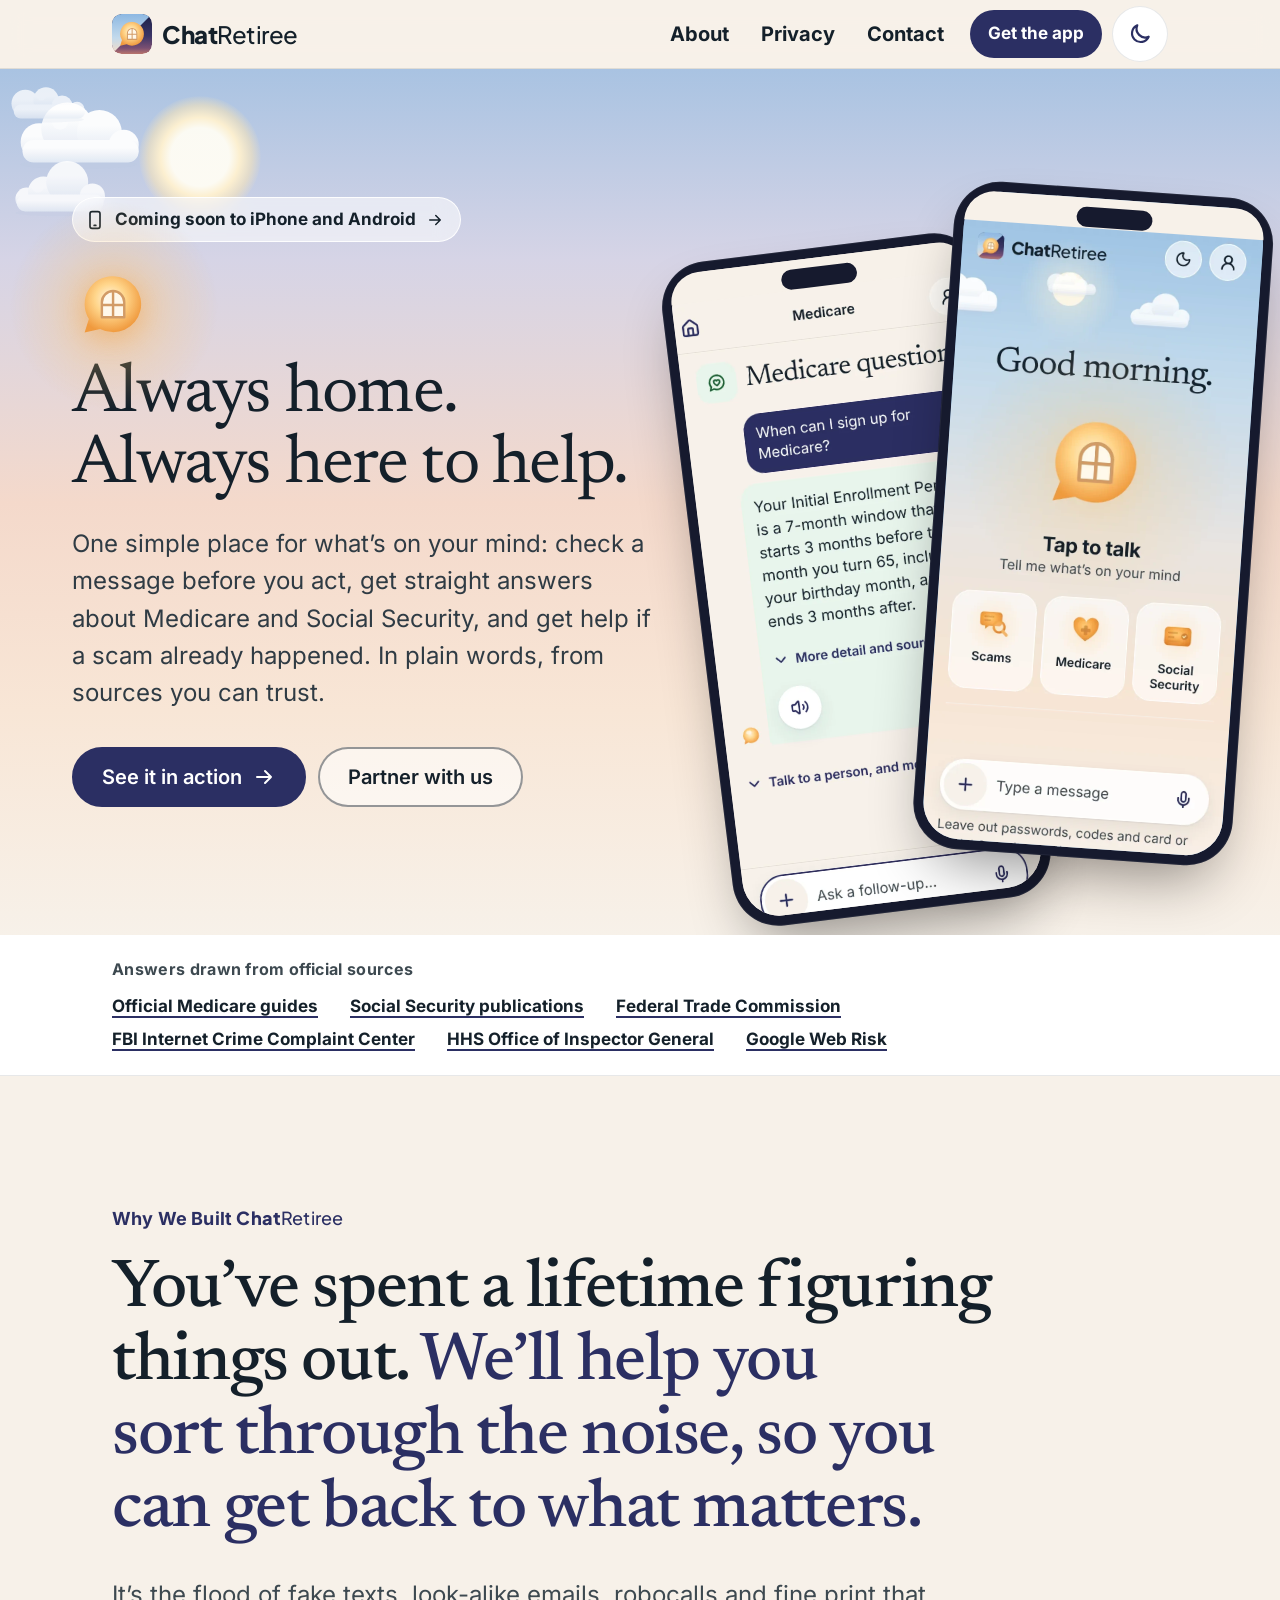
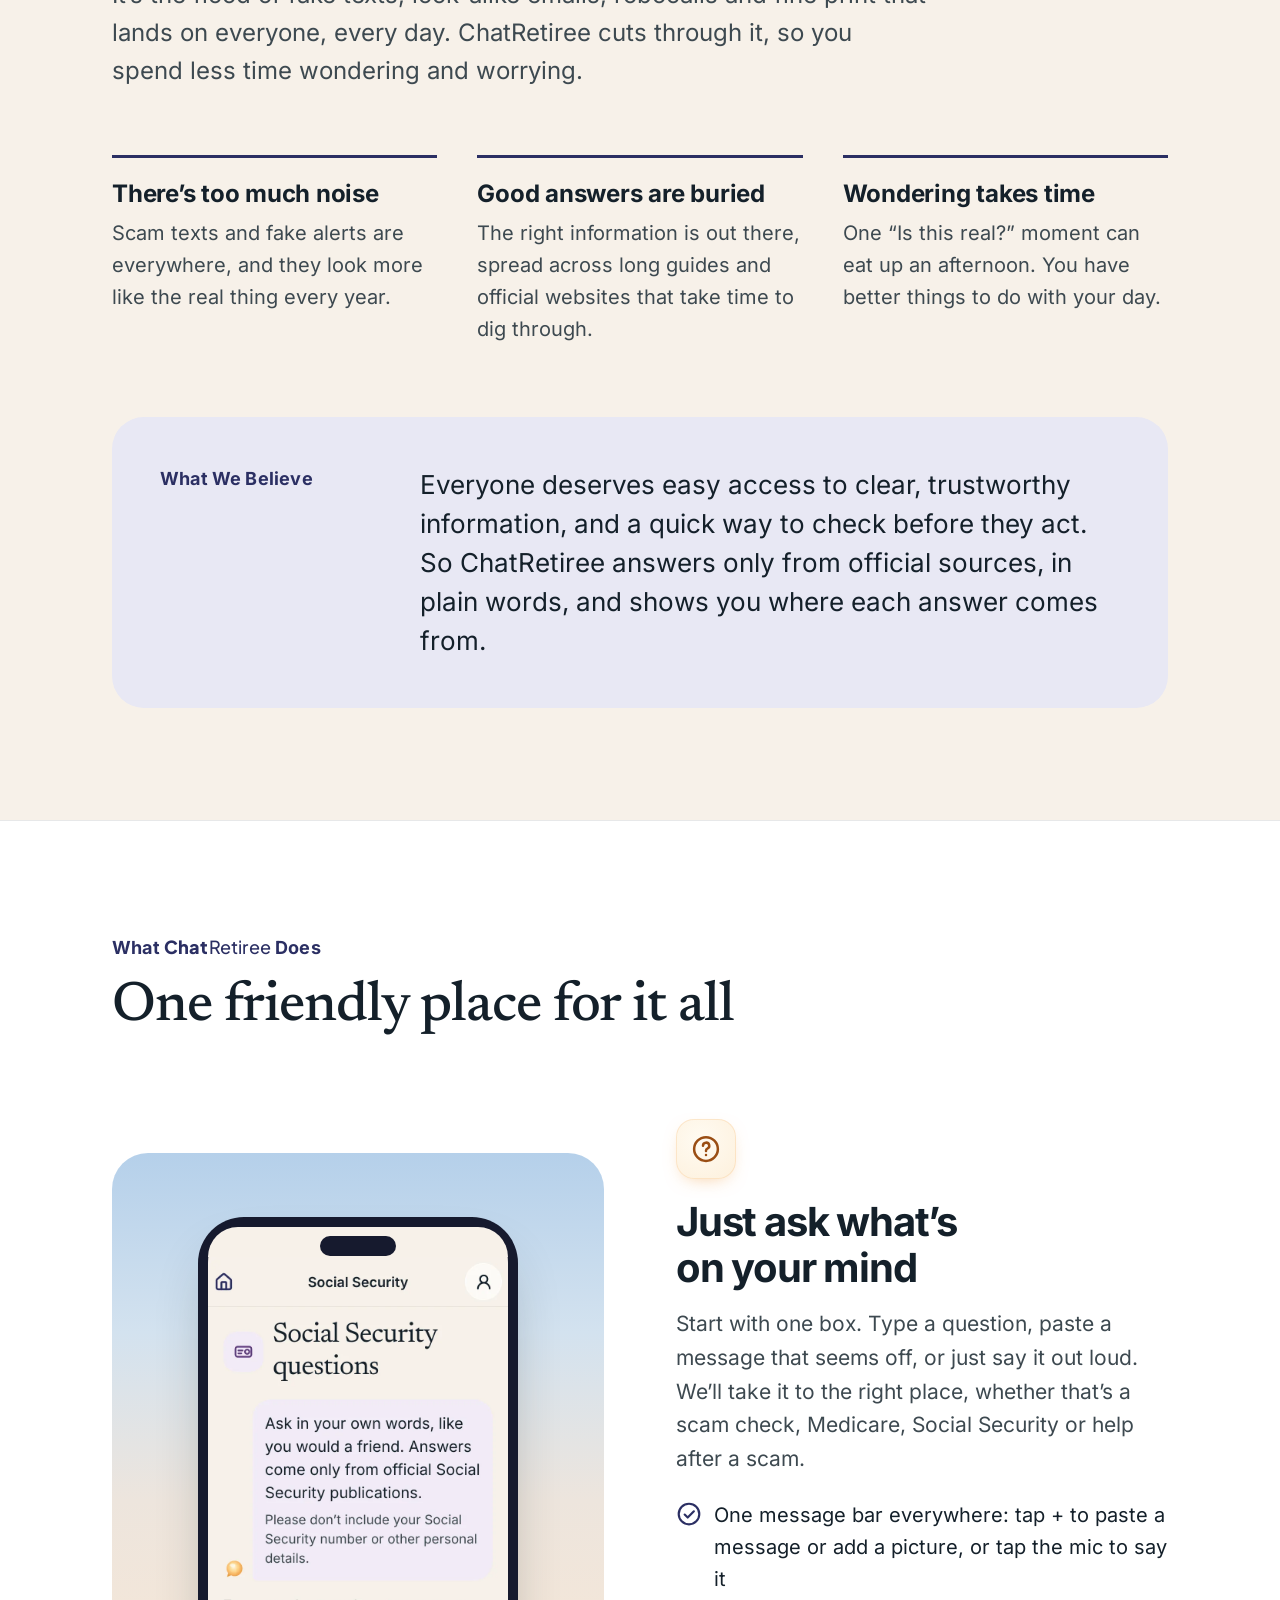
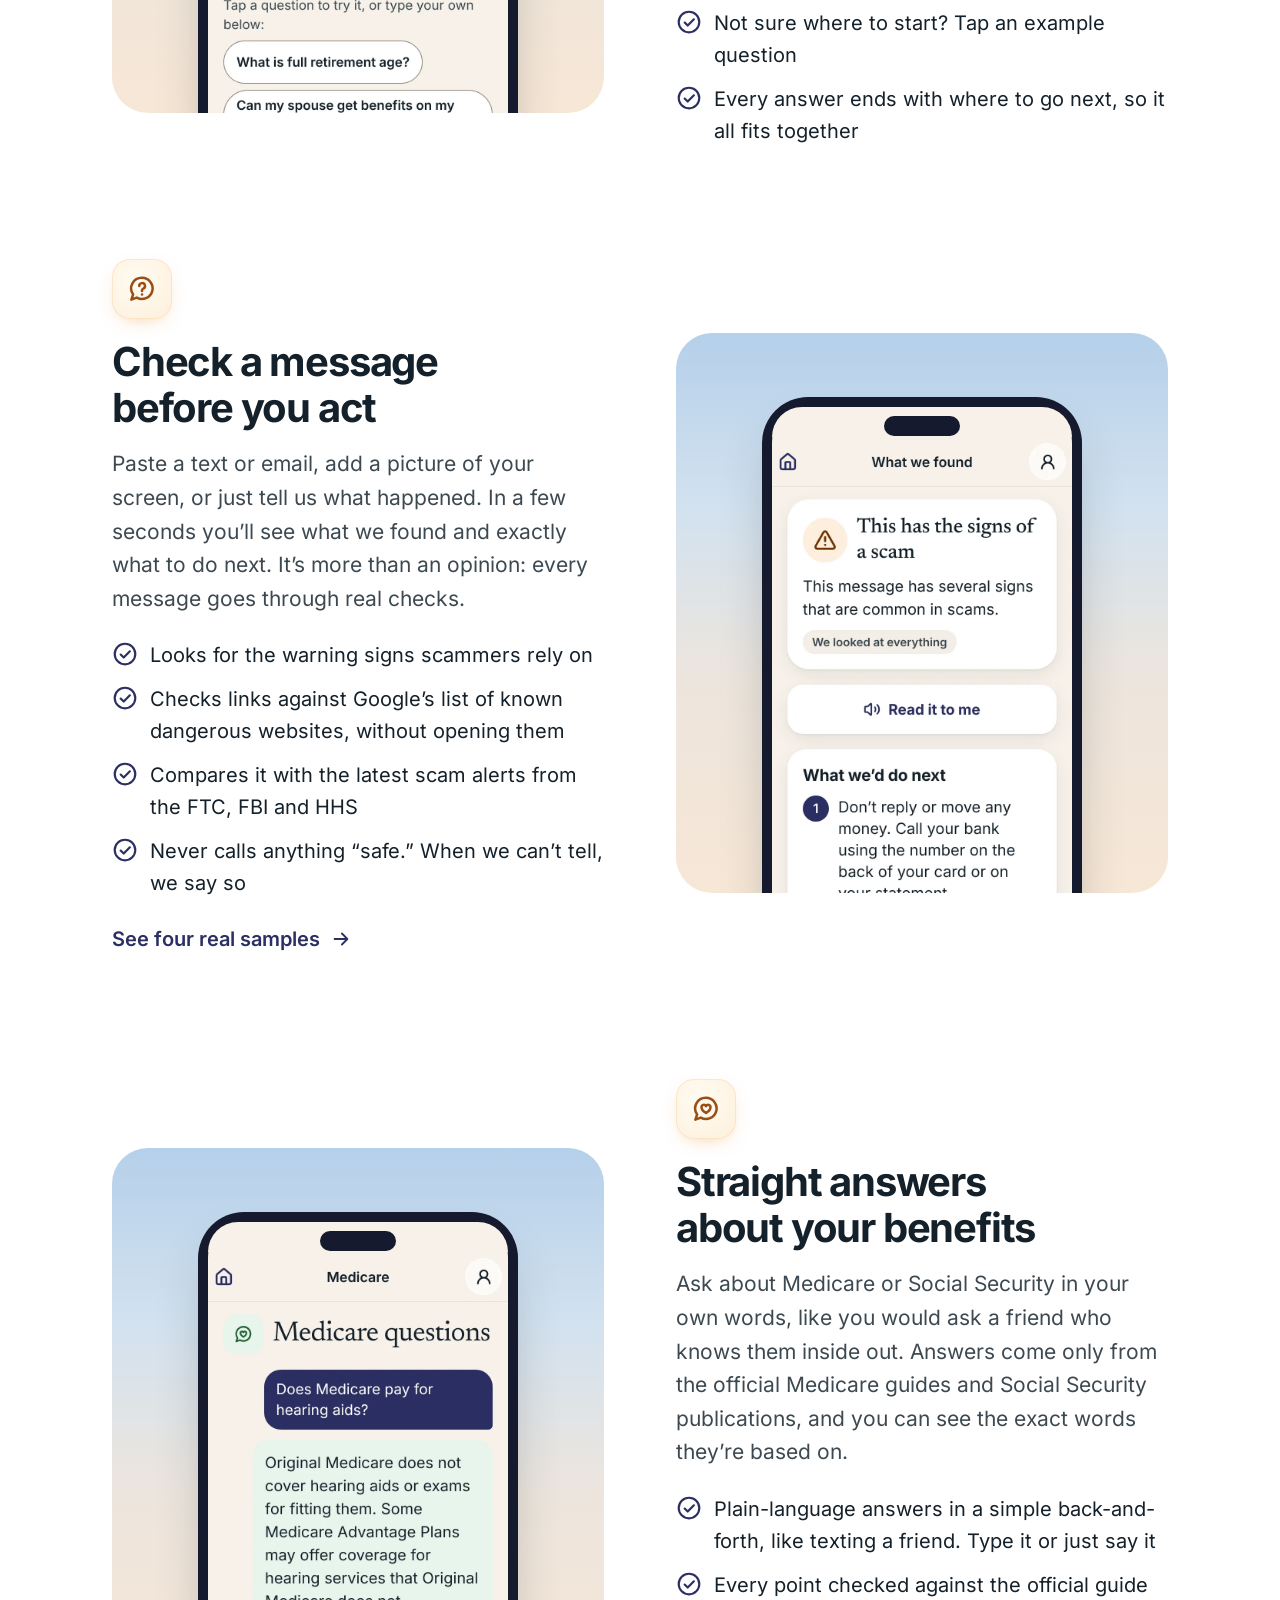
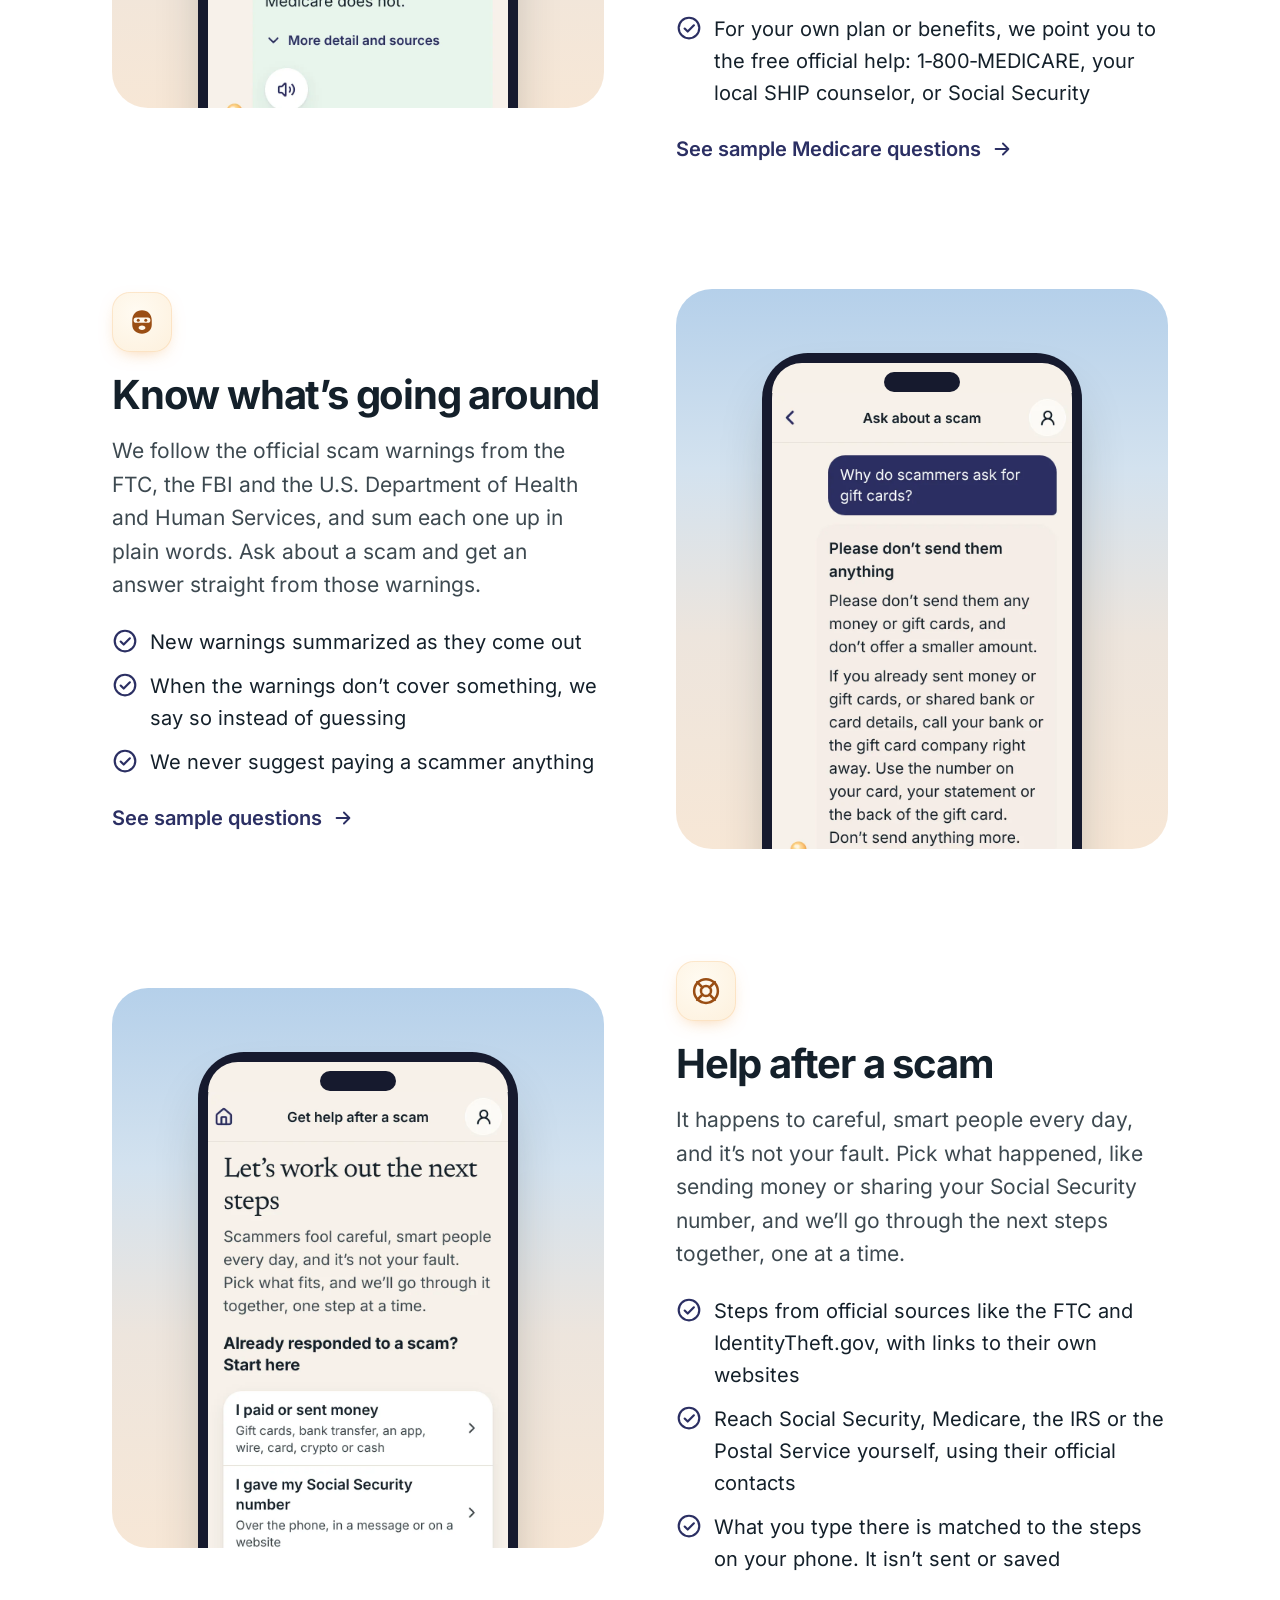
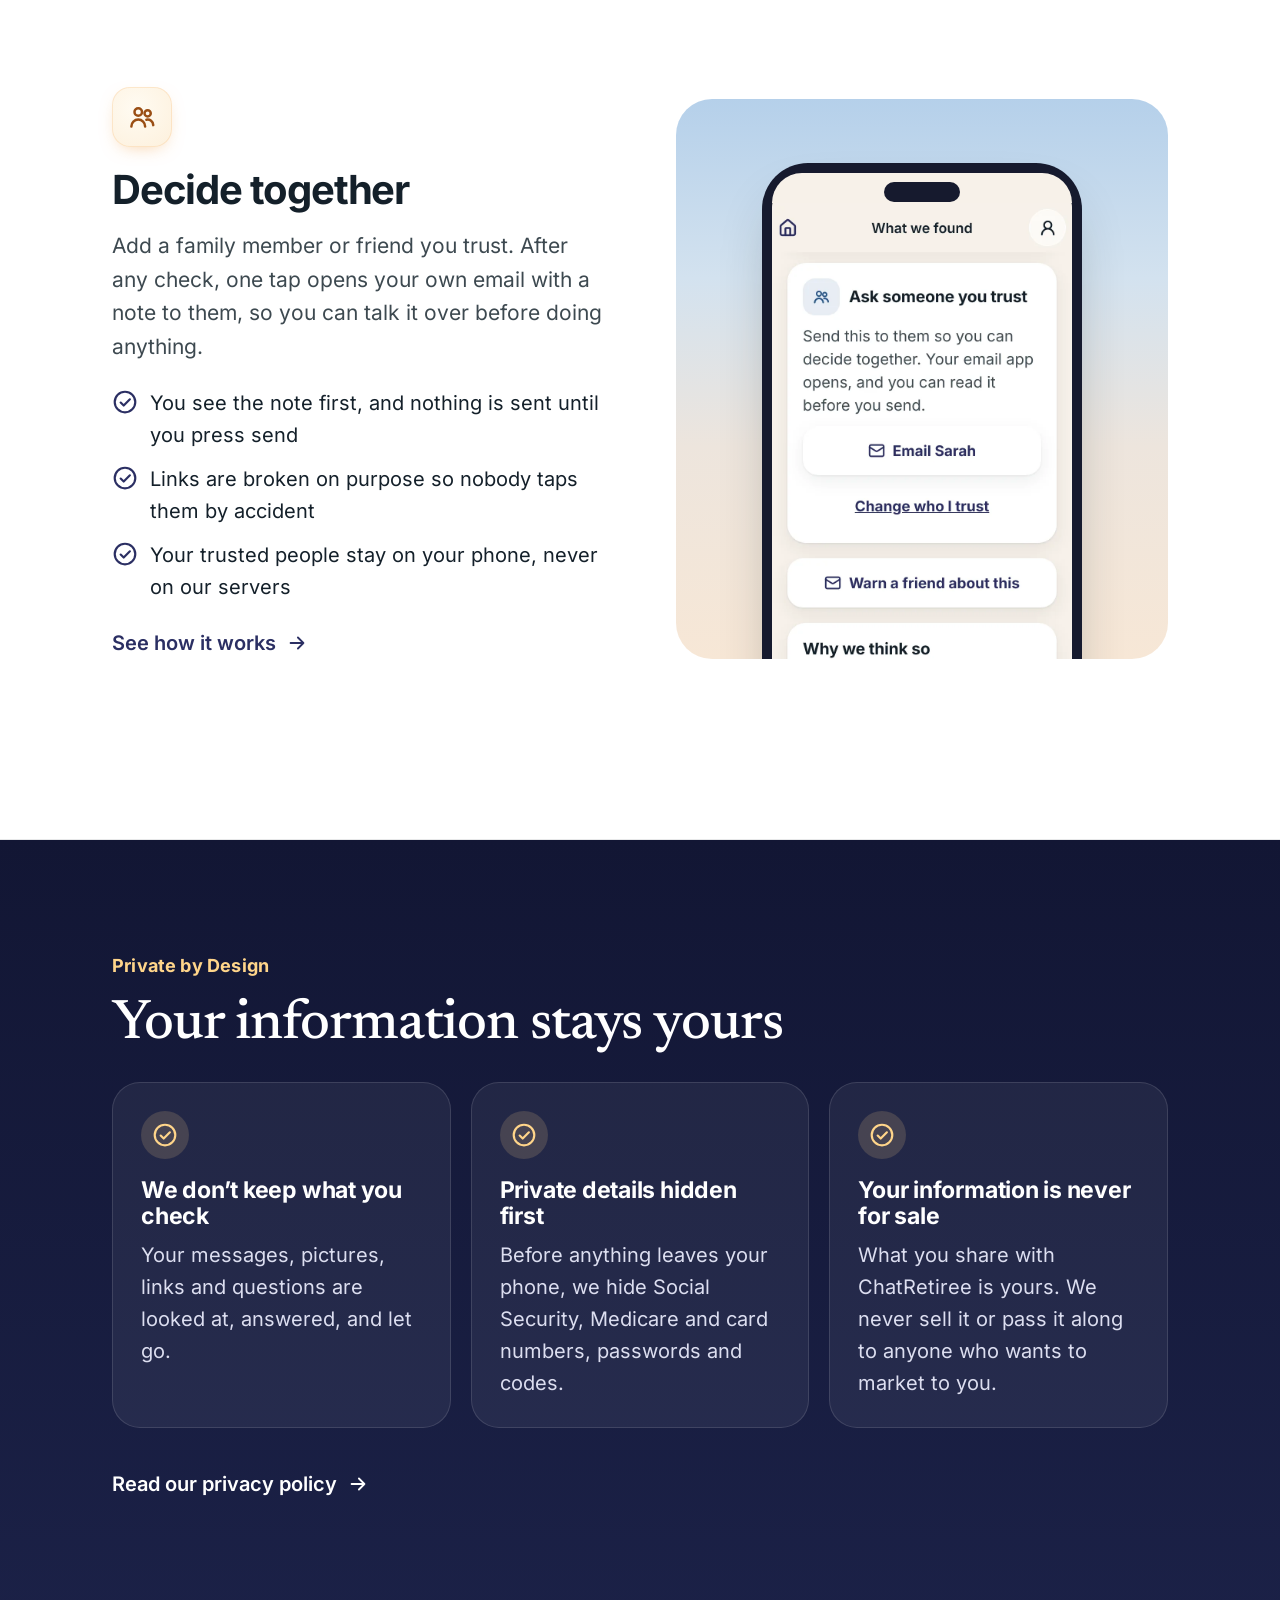
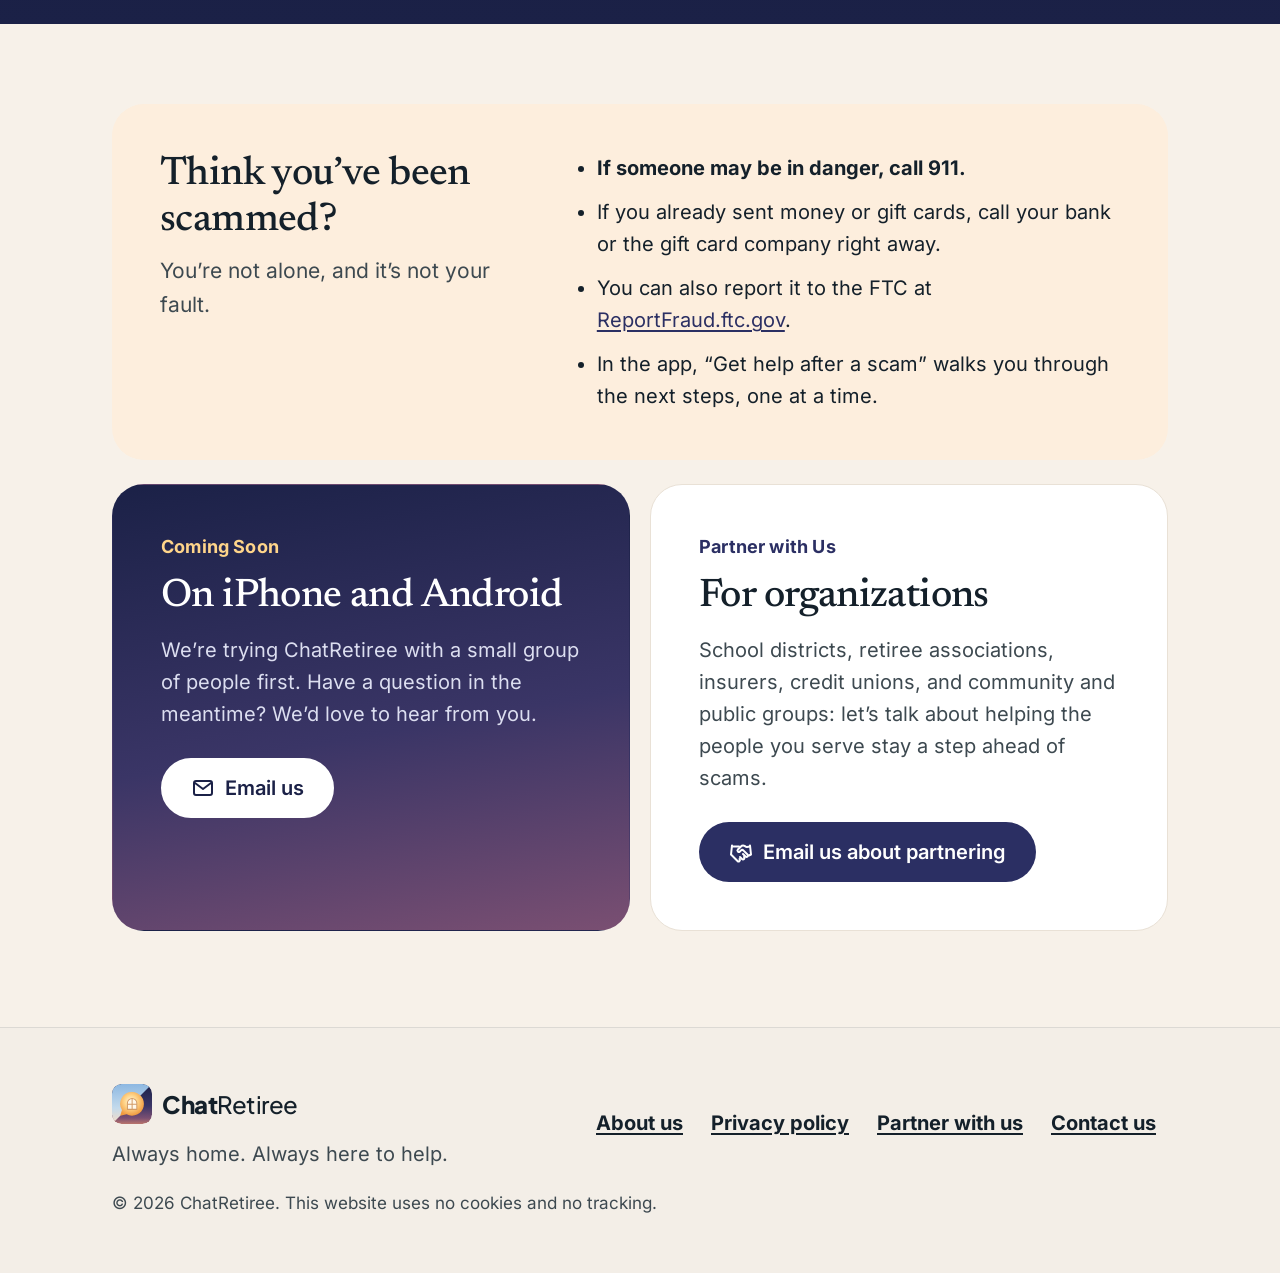
==== commit b87895cd: "Show the app straight away: Home screen up top, no reveal on pictures, sky set before the page draws" ====
--- a/index.html
+++ b/index.html
@@ -8,11 +8,14 @@
 <meta name="theme-color" content="#F7F1E9">
 <meta property="og:title" content="ChatRetiree: always home, always here to help">
 <meta property="og:description" content="ChatRetiree is like a friend you can ask when a text, email or call doesn’t feel right. Coming soon to iPhone and Android.">
-<meta property="og:image" content="https://chatretiree.com/assets/icon.png?v=42">
-<link rel="icon" href="assets/favicon.png?v=42" type="image/png">
-<link rel="apple-touch-icon" href="assets/icon.png?v=42">
-<link rel="stylesheet" href="assets/site.css?v=42">
-<script src="assets/site.js?v=42"></script>
+<meta property="og:image" content="https://chatretiree.com/assets/icon.png?v=45">
+<link rel="icon" href="assets/favicon.png?v=45" type="image/png">
+<link rel="apple-touch-icon" href="assets/icon.png?v=45">
+<link rel="preload" href="assets/fonts/Inter_400Regular.woff2" as="font" type="font/woff2" crossorigin>
+<link rel="preload" href="assets/fonts/Inter_700Bold.woff2" as="font" type="font/woff2" crossorigin>
+<link rel="preload" href="assets/fonts/Newsreader_400Regular.woff2" as="font" type="font/woff2" crossorigin>
+<link rel="stylesheet" href="assets/site.css?v=45">
+<script src="assets/site.js?v=45"></script>
 
 </head>
 <body>
@@ -32,6 +35,7 @@
 
 <section class="h-hero" aria-labelledby="hero-h">
   <div class="sky" aria-hidden="true"><div class="sky-stars"></div><div class="sky-body"><span class="sky-sun"></span><svg class="sky-moon" viewBox="0 0 40 40"><circle cx="20" cy="20" r="16" class="moon-dark"/><path class="moon-lit" d="M20 4a16 16 0 1 1 0 32a16 16 0 1 1 0-32z"/></svg></div><span class="cloud c1"><svg viewBox="0 0 160 80" aria-hidden="true" focusable="false"><ellipse cx="84" cy="74" rx="62" ry="5" fill="#B7C6DA" fill-opacity=".18"/><circle cx="42" cy="50" r="20" fill="url(#crPuff)"/><circle cx="72" cy="36" r="28" fill="url(#crPuff)"/><circle cx="106" cy="40" r="24" fill="url(#crPuff)"/><circle cx="132" cy="53" r="16" fill="url(#crPuff)"/><rect x="24" y="48" width="124" height="24" rx="12" fill="url(#crPuff)"/><circle cx="64" cy="28" r="9" fill="#fff" fill-opacity=".7"/></svg></span><span class="cloud c2"><svg viewBox="0 0 160 80" aria-hidden="true" focusable="false"><ellipse cx="84" cy="74" rx="62" ry="5" fill="#B7C6DA" fill-opacity=".18"/><circle cx="38" cy="54" r="16" fill="url(#crPuff)"/><circle cx="62" cy="44" r="22" fill="url(#crPuff)"/><circle cx="96" cy="30" r="30" fill="url(#crPuff)"/><circle cx="132" cy="50" r="18" fill="url(#crPuff)"/><rect x="24" y="48" width="124" height="24" rx="12" fill="url(#crPuff)"/><circle cx="54" cy="36" r="9" fill="#fff" fill-opacity=".7"/></svg></span><span class="cloud c3"><svg viewBox="0 0 160 80" aria-hidden="true" focusable="false"><ellipse cx="84" cy="74" rx="62" ry="5" fill="#B7C6DA" fill-opacity=".18"/><circle cx="44" cy="46" r="24" fill="url(#crPuff)"/><circle cx="80" cy="40" r="22" fill="url(#crPuff)"/><circle cx="108" cy="50" r="18" fill="url(#crPuff)"/><circle cx="134" cy="56" r="13" fill="url(#crPuff)"/><rect x="24" y="48" width="124" height="24" rx="12" fill="url(#crPuff)"/><circle cx="72" cy="32" r="9" fill="#fff" fill-opacity=".7"/></svg></span></div>
+  <script>window.crSky&&crSky()</script>
   <div class="h-hero-in">
     <div class="h-hero-copy">
       <a class="h-pill" href="app/"><svg viewBox="0 0 24 24" fill="none" stroke="currentColor" stroke-width="2" stroke-linecap="round" stroke-linejoin="round" aria-hidden="true" focusable="false"><rect x="6" y="2" width="12" height="20" rx="2.5"/><path d="M11 18.5h2"/></svg>Coming soon to iPhone and Android<svg viewBox="0 0 24 24" fill="none" stroke="currentColor" stroke-width="2" stroke-linecap="round" stroke-linejoin="round" aria-hidden="true" focusable="false"><path d="M5 12h14M13 6l6 6-6 6"/></svg></a>
@@ -44,29 +48,11 @@
       </div>
     </div>
     <div class="h-phones">
-      <figure class="h-ph h-ph-back" role="img" aria-label="The ChatRetiree app answering: Does Medicare pay for hearing aids? Original Medicare does not cover hearing aids or exams for fitting them. Some Medicare Advantage Plans may offer coverage for hearing services that Original Medicare does not.">
-        <div class="h-ph-screen live has-compose" aria-hidden="true">
-          <div class="lv-bar lv-slim"><i><svg viewBox="0 0 24 24"><path d="M15 21v-8a1 1 0 0 0-1-1h-4a1 1 0 0 0-1 1v8"/><path d="M3 10a2 2 0 0 1 .709-1.528l7-5.999a2 2 0 0 1 2.582 0l7 5.999A2 2 0 0 1 21 10v9a2 2 0 0 1-2 2H5a2 2 0 0 1-2-2z"/></svg></i><span>Medicare</span><i class="lv-me"><svg viewBox="0 0 24 24"><circle cx="12" cy="8" r="4"/><path d="M4 21a8 8 0 0 1 16 0"/></svg></i></div>
-          <p class="lv-q" data-type="Does Medicare pay for hearing aids?">Does Medicare pay for hearing aids?</p>
-          <span class="lv-dots"><i></i><i></i><i></i></span>
-          <div class="lv-a"><p data-type="Original Medicare does not cover hearing aids or exams for fitting them. Some Medicare Advantage Plans may offer coverage for hearing services that Original Medicare does not.">Original Medicare does not cover hearing aids or exams for fitting them. Some Medicare Advantage Plans may offer coverage for hearing services that Original Medicare does not.</p></div>
-          <span class="lv-more lv-after"><svg viewBox="0 0 24 24"><path d="m6 9 6 6 6-6"/></svg>More detail and sources</span>
-          <span class="lv-c lv-mic lv-spk lv-after"><svg viewBox="0 0 24 24"><path d="M11 4.702a.705.705 0 0 0-1.203-.498L6.413 7.587A1.4 1.4 0 0 1 5.416 8H3a1 1 0 0 0-1 1v6a1 1 0 0 0 1 1h2.416a1.4 1.4 0 0 1 .997.413l3.383 3.384A.705.705 0 0 0 11 19.298z"/><path d="M16 9a5 5 0 0 1 0 6"/><path d="M19.364 18.364a9 9 0 0 0 0-12.728"/></svg></span>
-          <span class="lv-more lv-after"><svg viewBox="0 0 24 24"><path d="m6 9 6 6 6-6"/></svg>Talk to a person, and more</span>
-          <div class="lv-compose"><span class="lv-c lv-plus"><svg viewBox="0 0 24 24"><path d="M5 12h14"/><path d="M12 5v14"/></svg></span><span class="lv-box">Ask a follow-up…</span><span class="lv-c lv-mic"><svg viewBox="0 0 24 24"><path d="M12 2a3 3 0 0 0-3 3v7a3 3 0 0 0 6 0V5a3 3 0 0 0-3-3Z"/><path d="M19 10v2a7 7 0 0 1-14 0v-2"/><path d="M12 19v3"/></svg></span></div>
-          <div class="lv-tabs"><span class="on"><i><svg viewBox="0 0 24 24"><path d="M15 21v-8a1 1 0 0 0-1-1h-4a1 1 0 0 0-1 1v8"/><path d="M3 10a2 2 0 0 1 .709-1.528l7-5.999a2 2 0 0 1 2.582 0l7 5.999A2 2 0 0 1 21 10v9a2 2 0 0 1-2 2H5a2 2 0 0 1-2-2z"/></svg></i>Home</span><span><i><svg viewBox="0 0 24 24"><circle cx="12" cy="12" r="9.5"/><path d="M9.6 9.4a2.5 2.5 0 1 1 3.5 2.3c-.7.3-1.1.9-1.1 1.6v.3"/><path d="M12 16.8h.01"/></svg></i>Help</span><span><i><svg viewBox="0 0 24 24"><path d="M18 20a6 6 0 0 0-12 0"/><circle cx="12" cy="10" r="4"/><circle cx="12" cy="12" r="10"/></svg></i>Me</span></div>
-        </div>
+      <figure class="h-ph h-ph-back">
+        <div class="h-ph-screen"><img src="assets/app/medicare-signup.webp?v=45" width="390" height="844" fetchpriority="high" alt="The app answering a Medicare question: When can I sign up for Medicare? Your Initial Enrollment Period is a 7-month window that starts 3 months before the month you turn 65, includes your birthday month, and ends 3 months after."></div>
       </figure>
-      <figure class="h-ph h-ph-front" role="img" aria-label="The ChatRetiree app checking a pasted text that claims to be from Medicare about a new Medicare card. Its answer: This has the signs of a scam. What we’d do next: Don’t call any number in the message. Contact the agency using the number on your card or its official website.">
-        <div class="h-ph-screen live has-compose" aria-hidden="true">
-          <div class="lv-bar lv-slim"><i><svg viewBox="0 0 24 24"><path d="M15 21v-8a1 1 0 0 0-1-1h-4a1 1 0 0 0-1 1v8"/><path d="M3 10a2 2 0 0 1 .709-1.528l7-5.999a2 2 0 0 1 2.582 0l7 5.999A2 2 0 0 1 21 10v9a2 2 0 0 1-2 2H5a2 2 0 0 1-2-2z"/></svg></i><span>Check for a scam</span><i class="lv-me"><svg viewBox="0 0 24 24"><circle cx="12" cy="8" r="4"/><path d="M4 21a8 8 0 0 1 16 0"/></svg></i></div>
-          <p class="lv-msg lv-sent">MEDICARE ALERT: Your new Medicare card is ready, but your benefits will be suspended today unless you confirm your Medicare number. Call 1-888-555-0147 now to keep your coverage.</p>
-          <span class="lv-dots"><i></i><i></i><i></i></span>
-          <div class="lv-a lv-verdict"><b data-type="This has the signs of a scam">This has the signs of a scam</b><p data-type="This message has several signs that are common in scams.">This message has several signs that are common in scams.</p></div>
-          <div class="lv-a lv-next"><b>What we’d do next</b><p data-type="Don’t call any number in the message. Contact the agency using the number on your card or its official website.">Don’t call any number in the message. Contact the agency using the number on your card or its official website.</p></div>
-          <div class="lv-compose lv-front"><span class="lv-c lv-plus"><svg viewBox="0 0 24 24"><path d="M5 12h14"/><path d="M12 5v14"/></svg></span><span class="lv-box"><span class="lv-in lv-ph" data-type="MEDICARE ALERT: Your new Medicare card is ready, but your benefits will be suspended today unless you confirm your Medicare number. Call 1-888-555-0147 now to keep your coverage.">Paste or type it here</span></span><span class="lv-c lv-mic"><svg viewBox="0 0 24 24"><path d="M12 2a3 3 0 0 0-3 3v7a3 3 0 0 0 6 0V5a3 3 0 0 0-3-3Z"/><path d="M19 10v2a7 7 0 0 1-14 0v-2"/><path d="M12 19v3"/></svg></span><span class="lv-c lv-send lv-btn"><svg viewBox="0 0 24 24"><path d="M3.714 3.048a.498.498 0 0 0-.683.627l2.843 7.627a2 2 0 0 1 0 1.396l-2.842 7.627a.498.498 0 0 0 .682.627l18-8.5a.5.5 0 0 0 0-.904z"/><path d="M6 12h16"/></svg></span></div>
-          <div class="lv-tabs"><span class="on"><i><svg viewBox="0 0 24 24"><path d="M15 21v-8a1 1 0 0 0-1-1h-4a1 1 0 0 0-1 1v8"/><path d="M3 10a2 2 0 0 1 .709-1.528l7-5.999a2 2 0 0 1 2.582 0l7 5.999A2 2 0 0 1 21 10v9a2 2 0 0 1-2 2H5a2 2 0 0 1-2-2z"/></svg></i>Home</span><span><i><svg viewBox="0 0 24 24"><circle cx="12" cy="12" r="9.5"/><path d="M9.6 9.4a2.5 2.5 0 1 1 3.5 2.3c-.7.3-1.1.9-1.1 1.6v.3"/><path d="M12 16.8h.01"/></svg></i>Help</span><span><i><svg viewBox="0 0 24 24"><path d="M18 20a6 6 0 0 0-12 0"/><circle cx="12" cy="10" r="4"/><circle cx="12" cy="12" r="10"/></svg></i>Me</span></div>
-        </div>
+      <figure class="h-ph h-ph-front h-ph-home">
+        <div class="h-ph-screen"><img class="day-only" src="assets/app/home.webp?v=45" width="390" height="844" alt="The app’s home screen: What’s on your mind? Ask about Medicare, Social Security or scams, or share a message that seems off. Below it is the message bar with a plus button, a box and a microphone. Below it are example questions and sections for staying safe from scams and your benefits." fetchpriority="high"><img class="night-only" src="assets/app/home-night.webp?v=45" width="390" height="844" alt=""></div>
       </figure>
     </div>
   </div>
@@ -121,7 +107,7 @@
           <li><svg viewBox="0 0 24 24" fill="none" stroke="currentColor" stroke-width="2" stroke-linecap="round" stroke-linejoin="round" aria-hidden="true" focusable="false"><circle cx="12" cy="12" r="9.5"/><path d="m8 12.5 2.8 2.8L16.5 9.5"/></svg>Every answer ends with where to go next, so it all fits together</li>
         </ul>
       </div>
-      <div class="h-row-art t-teal-bg"><figure class="h-ph"><div class="h-ph-screen"><img src="assets/app/home.webp?v=42" width="390" alt="The app’s home screen: What’s on your mind? Ask about Medicare, Social Security or scams, or share a message that seems off. Below it is the message bar with a plus button, a box and a microphone. Below it are example questions and sections for staying safe from scams and your benefits."></div></figure></div>
+      <div class="h-row-art t-teal-bg"><figure class="h-ph"><div class="h-ph-screen"><img src="assets/app/ss.webp?v=45" width="390" height="844" alt="The app’s Social Security questions screen: Ask in your own words, like you would a friend. Answers come only from official Social Security publications. Below are sample questions to tap, like What is full retirement age?, and a box to type your own question with a microphone button."></div></figure></div>
     </article>
 
     <article class="h-row">
@@ -137,7 +123,7 @@
         </ul>
         <a class="h-link" href="examples/check/">See four real samples<svg viewBox="0 0 24 24" fill="none" stroke="currentColor" stroke-width="2" stroke-linecap="round" stroke-linejoin="round" aria-hidden="true" focusable="false"><path d="M5 12h14M13 6l6 6-6 6"/></svg></a>
       </div>
-      <div class="h-row-art t-teal-bg"><figure class="h-ph"><div class="h-ph-screen"><img src="assets/app/bank.webp?v=42" width="390" alt="The app’s answer to a bank text asking to move savings to a safe account: This has the signs of a scam. Don’t reply or move any money. Call your bank using the number on the back of your card."></div></figure></div>
+      <div class="h-row-art t-teal-bg"><figure class="h-ph"><div class="h-ph-screen"><img src="assets/app/bank.webp?v=45" width="390" height="1963" alt="The app’s answer to a bank text asking to move savings to a safe account: This has the signs of a scam. Don’t reply or move any money. Call your bank using the number on the back of your card."></div></figure></div>
     </article>
 
     <article class="h-row h-row-flip">
@@ -152,7 +138,7 @@
         </ul>
         <a class="h-link" href="examples/medicare/">See sample Medicare questions<svg viewBox="0 0 24 24" fill="none" stroke="currentColor" stroke-width="2" stroke-linecap="round" stroke-linejoin="round" aria-hidden="true" focusable="false"><path d="M5 12h14M13 6l6 6-6 6"/></svg></a>
       </div>
-      <div class="h-row-art t-blue-bg"><figure class="h-ph"><div class="h-ph-screen"><img src="assets/app/medicare-hearing.webp?v=42" width="390" alt="Question: Does Medicare pay for hearing aids? The app’s answer: Original Medicare does not cover hearing aids or exams for fitting them. Some Medicare Advantage Plans may offer coverage for hearing services. A box at the bottom lets you ask a follow-up by typing or speaking."></div></figure></div>
+      <div class="h-row-art t-blue-bg"><figure class="h-ph"><div class="h-ph-screen"><img src="assets/app/medicare-hearing.webp?v=45" width="390" height="844" alt="Question: Does Medicare pay for hearing aids? The app’s answer: Original Medicare does not cover hearing aids or exams for fitting them. Some Medicare Advantage Plans may offer coverage for hearing services. A box at the bottom lets you ask a follow-up by typing or speaking."></div></figure></div>
     </article>
 
     <article class="h-row">
@@ -167,7 +153,7 @@
         </ul>
         <a class="h-link" href="examples/scams/">See sample questions<svg viewBox="0 0 24 24" fill="none" stroke="currentColor" stroke-width="2" stroke-linecap="round" stroke-linejoin="round" aria-hidden="true" focusable="false"><path d="M5 12h14M13 6l6 6-6 6"/></svg></a>
       </div>
-      <div class="h-row-art t-clay-bg"><figure class="h-ph"><div class="h-ph-screen"><img src="assets/app/scam-giftcards.webp?v=42" width="390" alt="Question: Why do scammers ask for gift cards? The app replies like a text conversation: Please don’t send them any money or gift cards, and don’t offer a smaller amount. If you already sent money or gift cards, call your bank or the gift card company right away. A box at the bottom lets you ask another question."></div></figure></div>
+      <div class="h-row-art t-clay-bg"><figure class="h-ph"><div class="h-ph-screen"><img src="assets/app/scam-giftcards.webp?v=45" width="390" height="844" alt="Question: Why do scammers ask for gift cards? The app replies like a text conversation: Please don’t send them any money or gift cards, and don’t offer a smaller amount. If you already sent money or gift cards, call your bank or the gift card company right away. A box at the bottom lets you ask another question."></div></figure></div>
     </article>
 
     <article class="h-row h-row-flip">
@@ -181,7 +167,7 @@
           <li><svg viewBox="0 0 24 24" fill="none" stroke="currentColor" stroke-width="2" stroke-linecap="round" stroke-linejoin="round" aria-hidden="true" focusable="false"><circle cx="12" cy="12" r="9.5"/><path d="m8 12.5 2.8 2.8L16.5 9.5"/></svg>What you type there is matched to the steps on your phone. It isn’t sent or saved</li>
         </ul>
       </div>
-      <div class="h-row-art t-blue-bg"><figure class="h-ph"><div class="h-ph-screen"><img src="assets/app/protect.webp?v=42" width="390" alt="The app’s Get help after a scam screen: Let’s work out the next steps. Choices include I paid or sent money, I gave my Social Security number, I gave a password or account number, I let someone into my computer or phone, and I clicked a link."></div></figure></div>
+      <div class="h-row-art t-blue-bg"><figure class="h-ph"><div class="h-ph-screen"><img src="assets/app/protect.webp?v=45" width="390" height="844" alt="The app’s Get help after a scam screen: Let’s work out the next steps. Choices include I paid or sent money, I gave my Social Security number, I gave a password or account number, I let someone into my computer or phone, and I clicked a link."></div></figure></div>
     </article>
 
     <article class="h-row">
@@ -196,7 +182,7 @@
         </ul>
         <a class="h-link" href="examples/trusted/">See how it works<svg viewBox="0 0 24 24" fill="none" stroke="currentColor" stroke-width="2" stroke-linecap="round" stroke-linejoin="round" aria-hidden="true" focusable="false"><path d="M5 12h14M13 6l6 6-6 6"/></svg></a>
       </div>
-      <div class="h-row-art t-sage-bg"><figure class="h-ph"><div class="h-ph-screen"><img src="assets/app/trusted.webp?v=42" width="390" alt="The app’s result screen with an Email Sarah button to ask someone you trust."></div></figure></div>
+      <div class="h-row-art t-sage-bg"><figure class="h-ph"><div class="h-ph-screen"><img src="assets/app/trusted.webp?v=45" width="390" height="844" alt="The app’s result screen with an Email Sarah button to ask someone you trust."></div></figure></div>
     </article>
   </div>
 </section>
--- a/assets/site.css
+++ b/assets/site.css
@@ -759,11 +759,11 @@
 .h-hero{position:relative;isolation:isolate;--sky-ink:#14202A;--sky-ink2:#2F3B44;--pill-bg:rgba(255,255,255,.55);--pill-edge:rgba(255,255,255,.9);
   background:linear-gradient(180deg,#9FC4E4 0%,#C3DAEC 24%,#E9E4E0 52%,#F7E4D2 76%,var(--bg) 100%);color:var(--sky-ink)}
 .sky{position:absolute;inset:0;z-index:-1;overflow:hidden;pointer-events:none}
-.h-hero[data-sky="dawn"]{background:linear-gradient(180deg,#A9C3E2 0%,#D6D4E6 22%,#F4D9CB 50%,#F8E6D6 74%,var(--bg) 100%)}
-.h-hero[data-sky="golden"]{background:linear-gradient(180deg,#8FB2D6 0%,#C9C6D8 22%,#F2CDA8 50%,#F7DDC2 74%,var(--bg) 100%)}
-.h-hero[data-sky="dusk"]{--sky-ink:#FFFFFF;--sky-ink2:#E6E3F2;--pill-bg:rgba(255,255,255,.12);--pill-edge:rgba(255,255,255,.24);
+html[data-sky="dawn"] .h-hero{background:linear-gradient(180deg,#A9C3E2 0%,#D6D4E6 22%,#F4D9CB 50%,#F8E6D6 74%,var(--bg) 100%)}
+html[data-sky="golden"] .h-hero{background:linear-gradient(180deg,#8FB2D6 0%,#C9C6D8 22%,#F2CDA8 50%,#F7DDC2 74%,var(--bg) 100%)}
+html[data-sky="dusk"] .h-hero{--sky-ink:#FFFFFF;--sky-ink2:#E6E3F2;--pill-bg:rgba(255,255,255,.12);--pill-edge:rgba(255,255,255,.24);
   background:linear-gradient(180deg,#1B2147 0%,#2E2F5E 34%,#4A3D6E 60%,#7A4F72 82%,#9C6070 93%,#3A2E4A 100%)}
-.h-hero[data-sky="night"]{--sky-ink:#FFFFFF;--sky-ink2:#DCDEF0;--pill-bg:rgba(255,255,255,.10);--pill-edge:rgba(255,255,255,.22);
+html[data-sky="night"] .h-hero{--sky-ink:#FFFFFF;--sky-ink2:#DCDEF0;--pill-bg:rgba(255,255,255,.10);--pill-edge:rgba(255,255,255,.22);
   background:linear-gradient(180deg,#0E1430 0%,#1A2048 26%,#252B5C 52%,#2A3166 72%,#1A1F42 90%,#121634 100%)}
 .h-hero h1,.h-hero .h-pill,.h-hero a.h-pill:hover{color:var(--sky-ink)}
 .h-lead{color:var(--sky-ink2)}
@@ -773,16 +773,16 @@
 .h-btn-light:hover{background:#1E2250;color:#FFFFFF}
 .h-btn-ghost{color:var(--sky-ink);border-color:color-mix(in srgb,var(--sky-ink) 45%,transparent);background:var(--pill-bg)}
 .h-btn-ghost:hover{color:var(--sky-ink);background:var(--pill-bg);border-color:var(--sky-ink)}
-.h-hero[data-sky="dusk"] .h-btn-light,.h-hero[data-sky="night"] .h-btn-light{background:#FFFFFF;color:#1B2147;border-color:#FFFFFF}
-.h-hero[data-sky="dusk"] .h-btn-light:hover,.h-hero[data-sky="night"] .h-btn-light:hover{background:#FFF6DF;color:#1B2147}
+html[data-sky="dusk"] .h-hero .h-btn-light,html[data-sky="night"] .h-hero .h-btn-light{background:#FFFFFF;color:#1B2147;border-color:#FFFFFF}
+html[data-sky="dusk"] .h-hero .h-btn-light:hover,html[data-sky="night"] .h-hero .h-btn-light:hover{background:#FFF6DF;color:#1B2147}
 
 /* Sun and moon on a low arc near the top, never behind words. --x and --y come from site.js. */
 .sky-body{position:absolute;left:calc(var(--x,.78) * 100%);top:calc(var(--y,.1) * 100%);width:64px;height:64px;margin-left:-32px}
 .sky-sun{position:absolute;inset:0;border-radius:50%;background:radial-gradient(circle,#FFFDF4 0 34%,#FFF1CF 46%,rgba(255,232,180,.55) 60%,rgba(255,226,170,0) 72%);transform:scale(1.9);opacity:.95}
 .sky-moon{position:absolute;inset:6px;width:52px;height:52px;display:none;filter:drop-shadow(0 0 14px rgba(243,230,208,.55))}
 .moon-dark{fill:#2E3570;opacity:.55}.moon-lit{fill:#F3E6D0}
-.h-hero[data-sky="dusk"] .sky-sun,.h-hero[data-sky="night"] .sky-sun{display:none}
-.h-hero[data-sky="dusk"] .sky-moon,.h-hero[data-sky="night"] .sky-moon{display:block}
+html[data-sky="dusk"] .h-hero .sky-sun,html[data-sky="night"] .h-hero .sky-sun{display:none}
+html[data-sky="dusk"] .h-hero .sky-moon,html[data-sky="night"] .h-hero .sky-moon{display:block}
 /* Clouds drift slowly across the sky band, once in a while. Faint at dusk, gone at night. */
 .cloud{position:absolute;left:0;display:block;will-change:transform;animation:drift linear infinite}
 .cloud svg{display:block;width:100%;height:auto}
@@ -790,10 +790,10 @@
 .c2{top:15%;width:112px;animation-duration:190s;animation-delay:-120s;opacity:.85}
 .c3{top:4%;width:92px;animation-duration:230s;animation-delay:-80s;opacity:.75}
 @keyframes drift{from{transform:translateX(-180px)}to{transform:translateX(calc(100vw + 40px))}}
-.h-hero[data-sky="dusk"] .cloud{opacity:.18}.h-hero[data-sky="night"] .cloud{display:none}
+html[data-sky="dusk"] .h-hero .cloud{opacity:.18}html[data-sky="night"] .h-hero .cloud{display:none}
 .sky-stars{position:absolute;inset:0 0 40% 0;display:none}
-.h-hero[data-sky="night"] .sky-stars,.h-hero[data-sky="dusk"] .sky-stars{display:block}
-.h-hero[data-sky="dusk"] .sky-stars{opacity:.5}
+html[data-sky="night"] .h-hero .sky-stars,html[data-sky="dusk"] .h-hero .sky-stars{display:block}
+html[data-sky="dusk"] .h-hero .sky-stars{opacity:.5}
 .sky-stars i{position:absolute;width:2px;height:2px;border-radius:50%;background:#FFFFFF;opacity:.7;animation:twinkle 4s ease-in-out infinite}
 @keyframes twinkle{0%,100%{opacity:.75}50%{opacity:.2}}
 
@@ -850,3 +850,15 @@
 @media (max-width:699px){.lv-bar.lv-slim{font-size:12px}.lv-slim i{width:22px;height:22px}.lv-slim svg{width:14px;height:14px}}
 .porch{width:84px;height:72px}
 .h-hero h1{font-size:clamp(38px,5.4vw,72px);text-wrap:wrap}.h-hero h1 span{display:block}
+
+/* Home screen picture follows the clock without swapping files: both are in the page, the right one shows. */
+.h-ph-screen img.day-only{display:block}.h-ph-screen img.night-only{display:none}
+html[data-sky="dusk"] .h-ph-screen img.day-only,html[data-sky="night"] .h-ph-screen img.day-only{display:none}
+html[data-sky="dusk"] .h-ph-screen img.night-only,html[data-sky="night"] .h-ph-screen img.night-only{display:block}
+/* Hero front phone is the app's Home screen: the friendly welcome. */
+.h-ph-home .h-ph-screen{background:#A1C5E4}
+html[data-sky="dusk"] .h-ph-home .h-ph-screen,html[data-sky="night"] .h-ph-home .h-ph-screen{background:#0D142F}
+/* The scam-check demo phone now sits in the first feature row, upright like the other screens. */
+.h-row-art .h-ph-demo .h-ph-screen.live{aspect-ratio:auto;height:392px}
+.h-ph-demo .lv-tabs{display:none}
+@media (min-width:700px){.h-row-art .h-ph-demo .h-ph-screen.live{height:476px}}
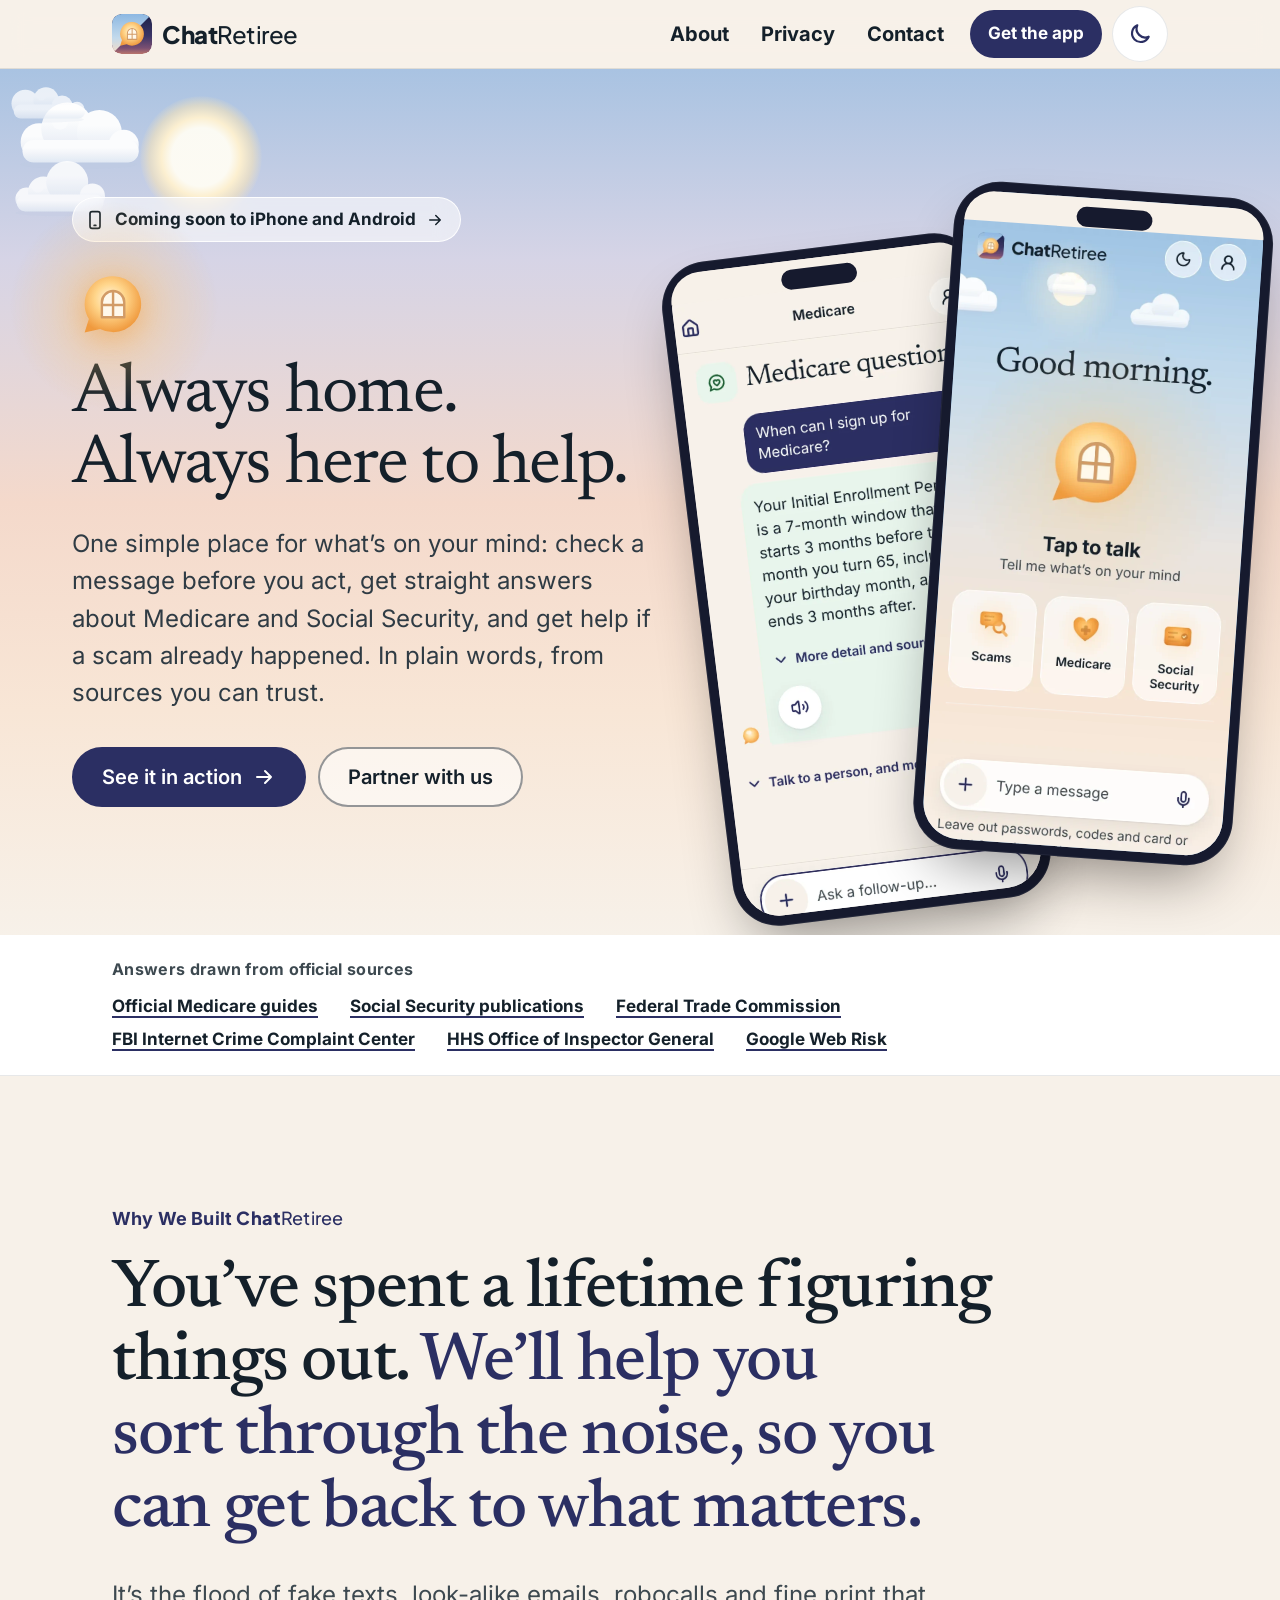
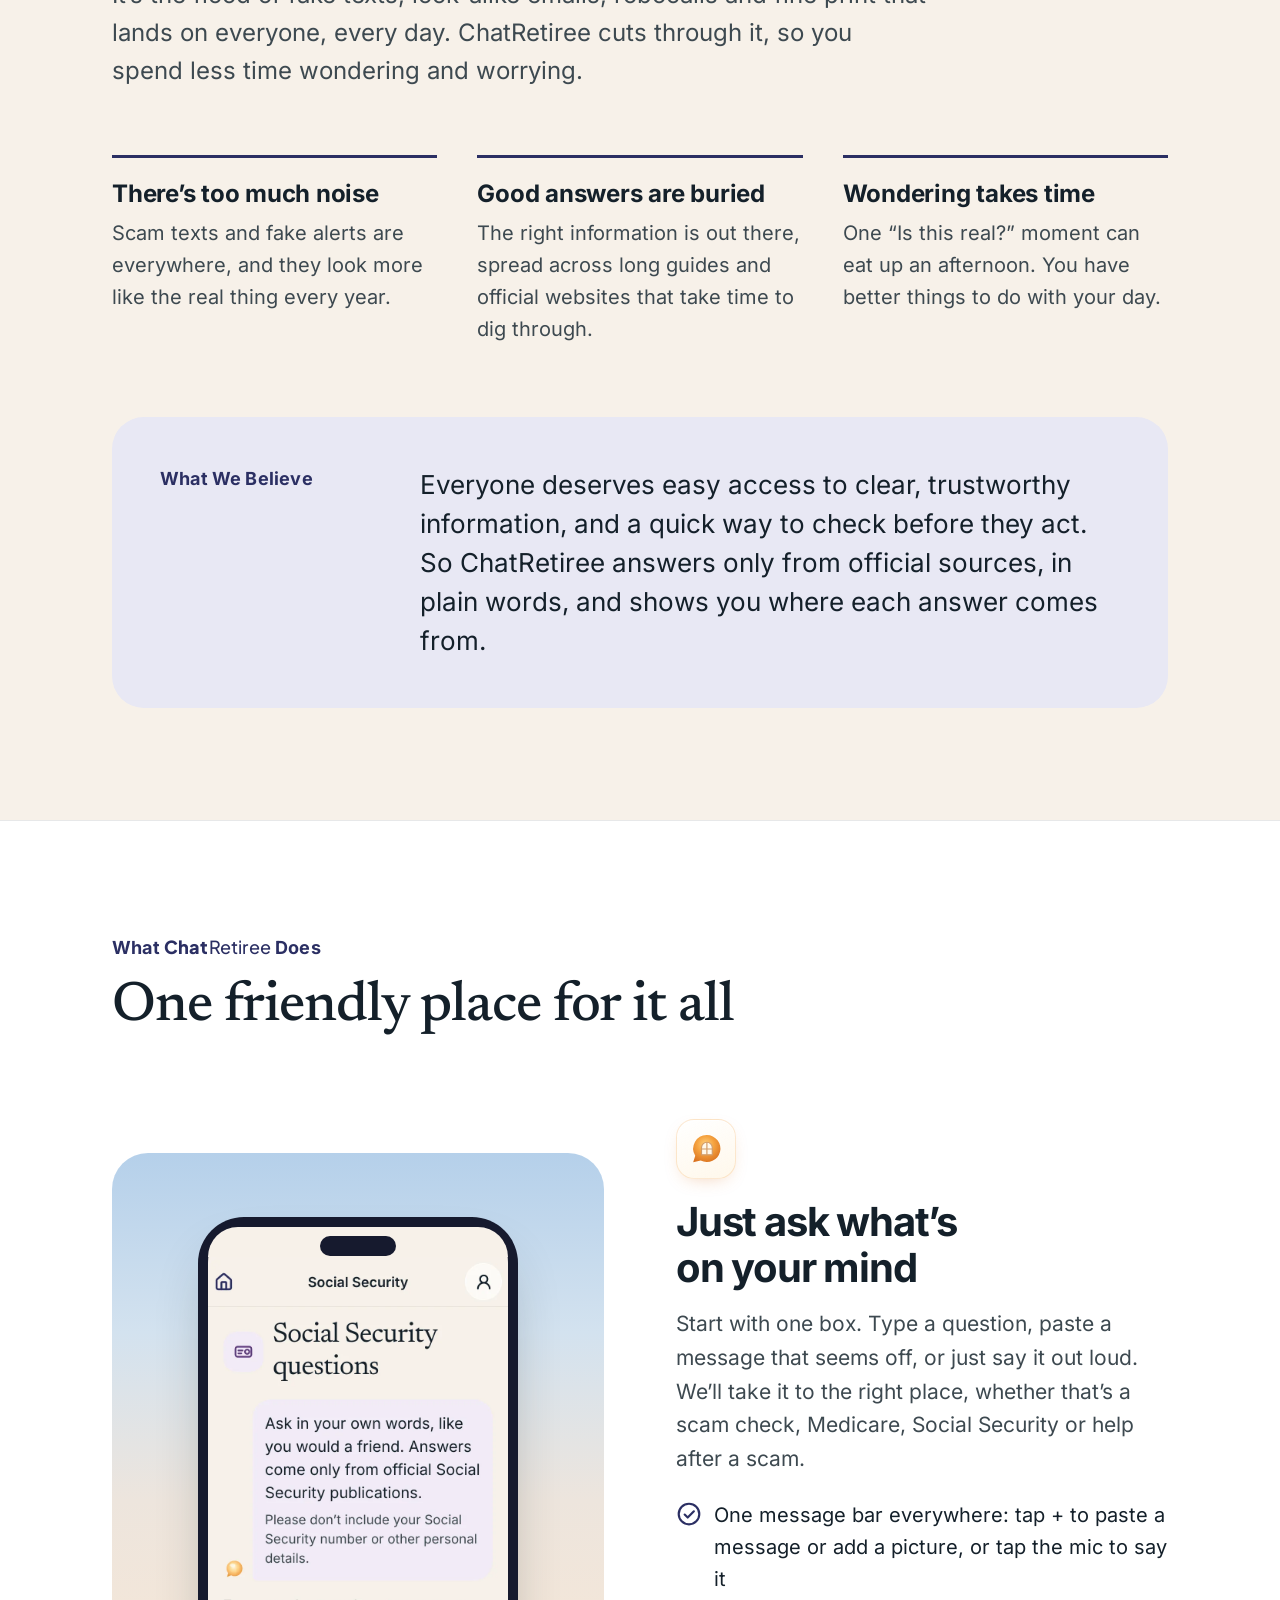
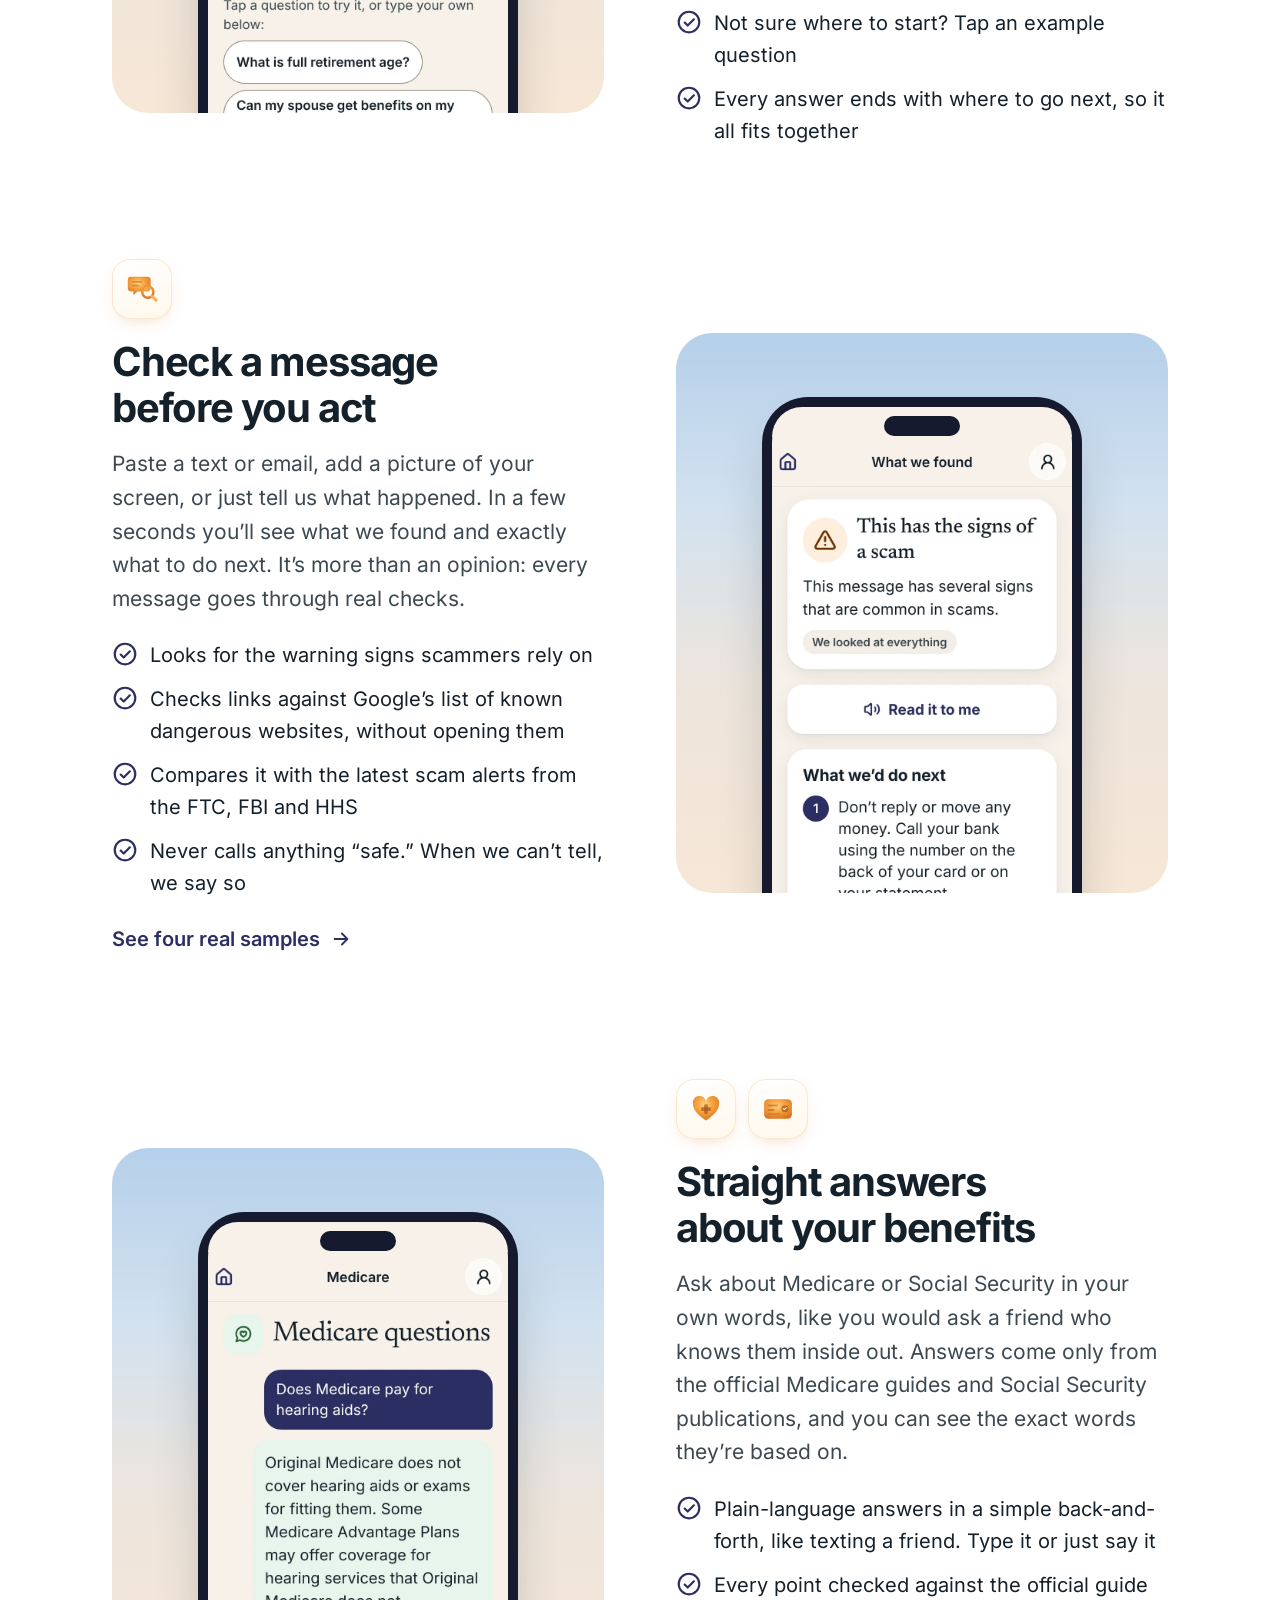
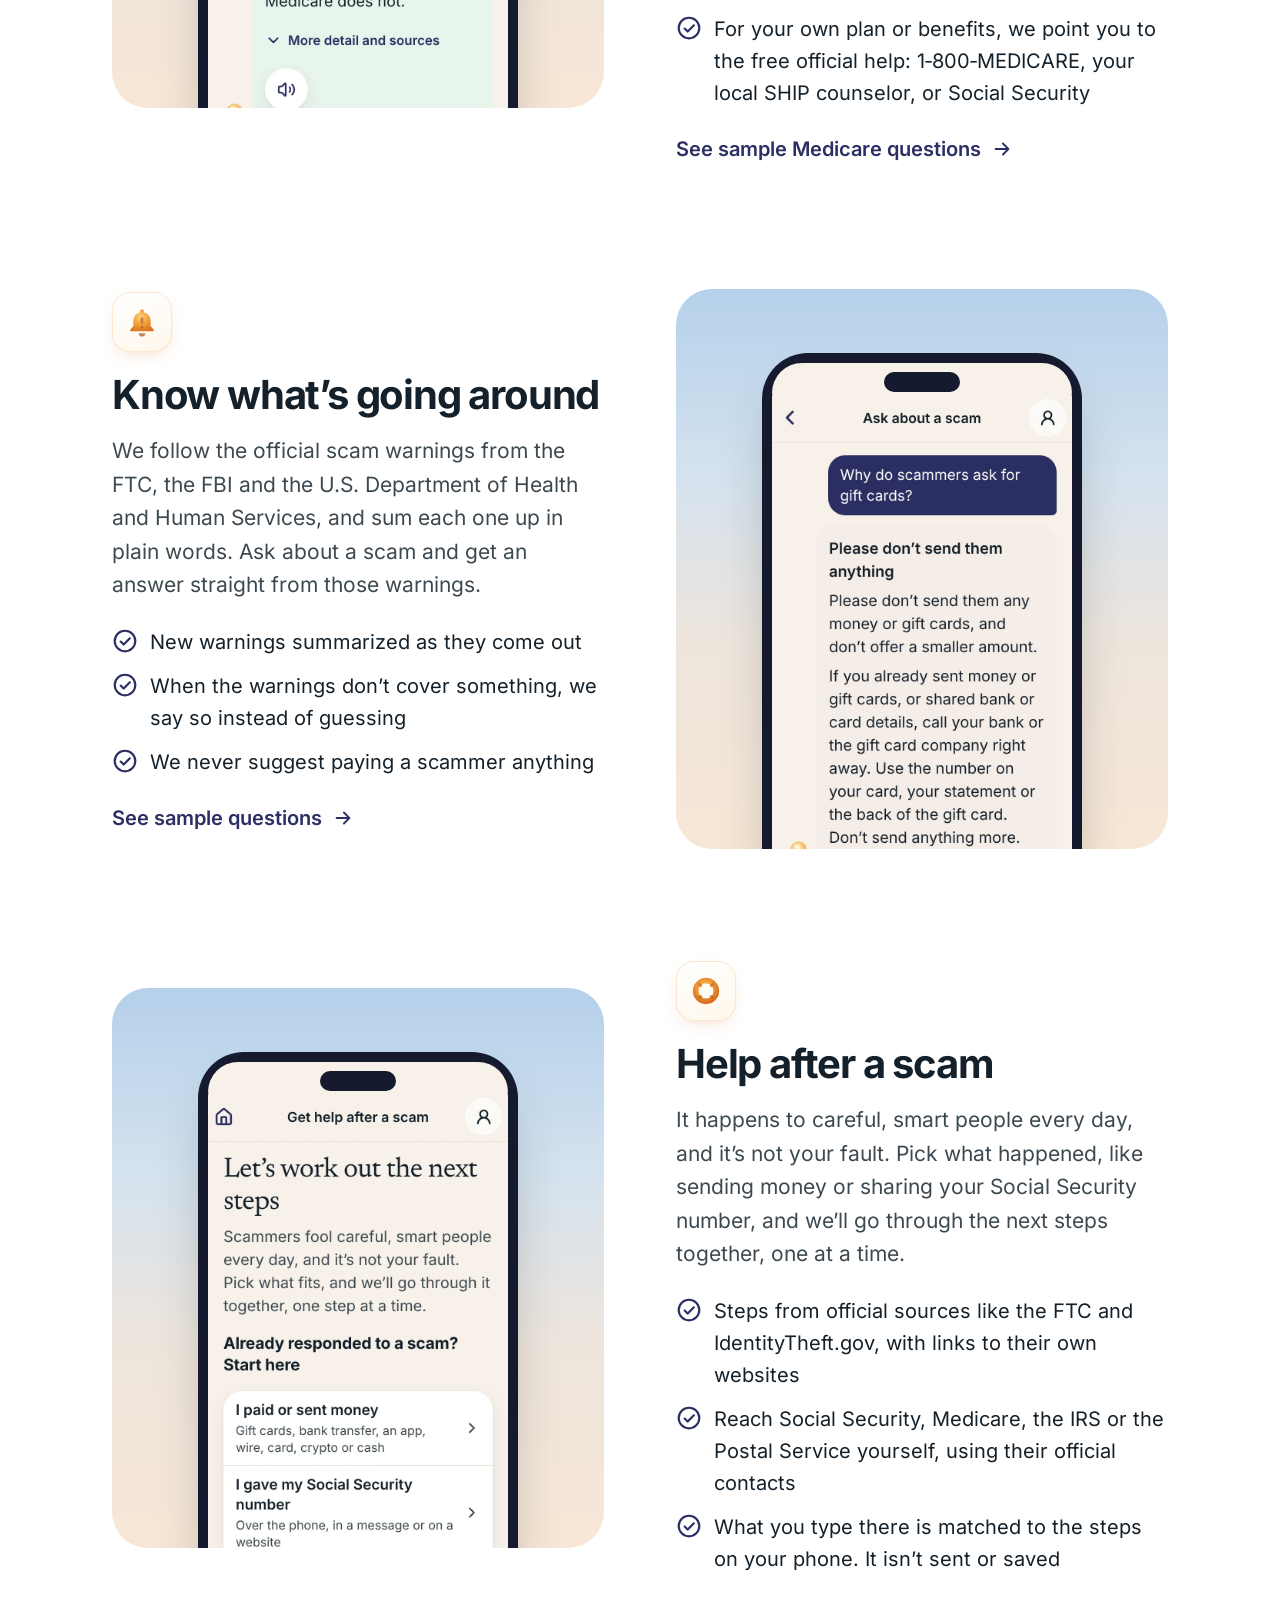
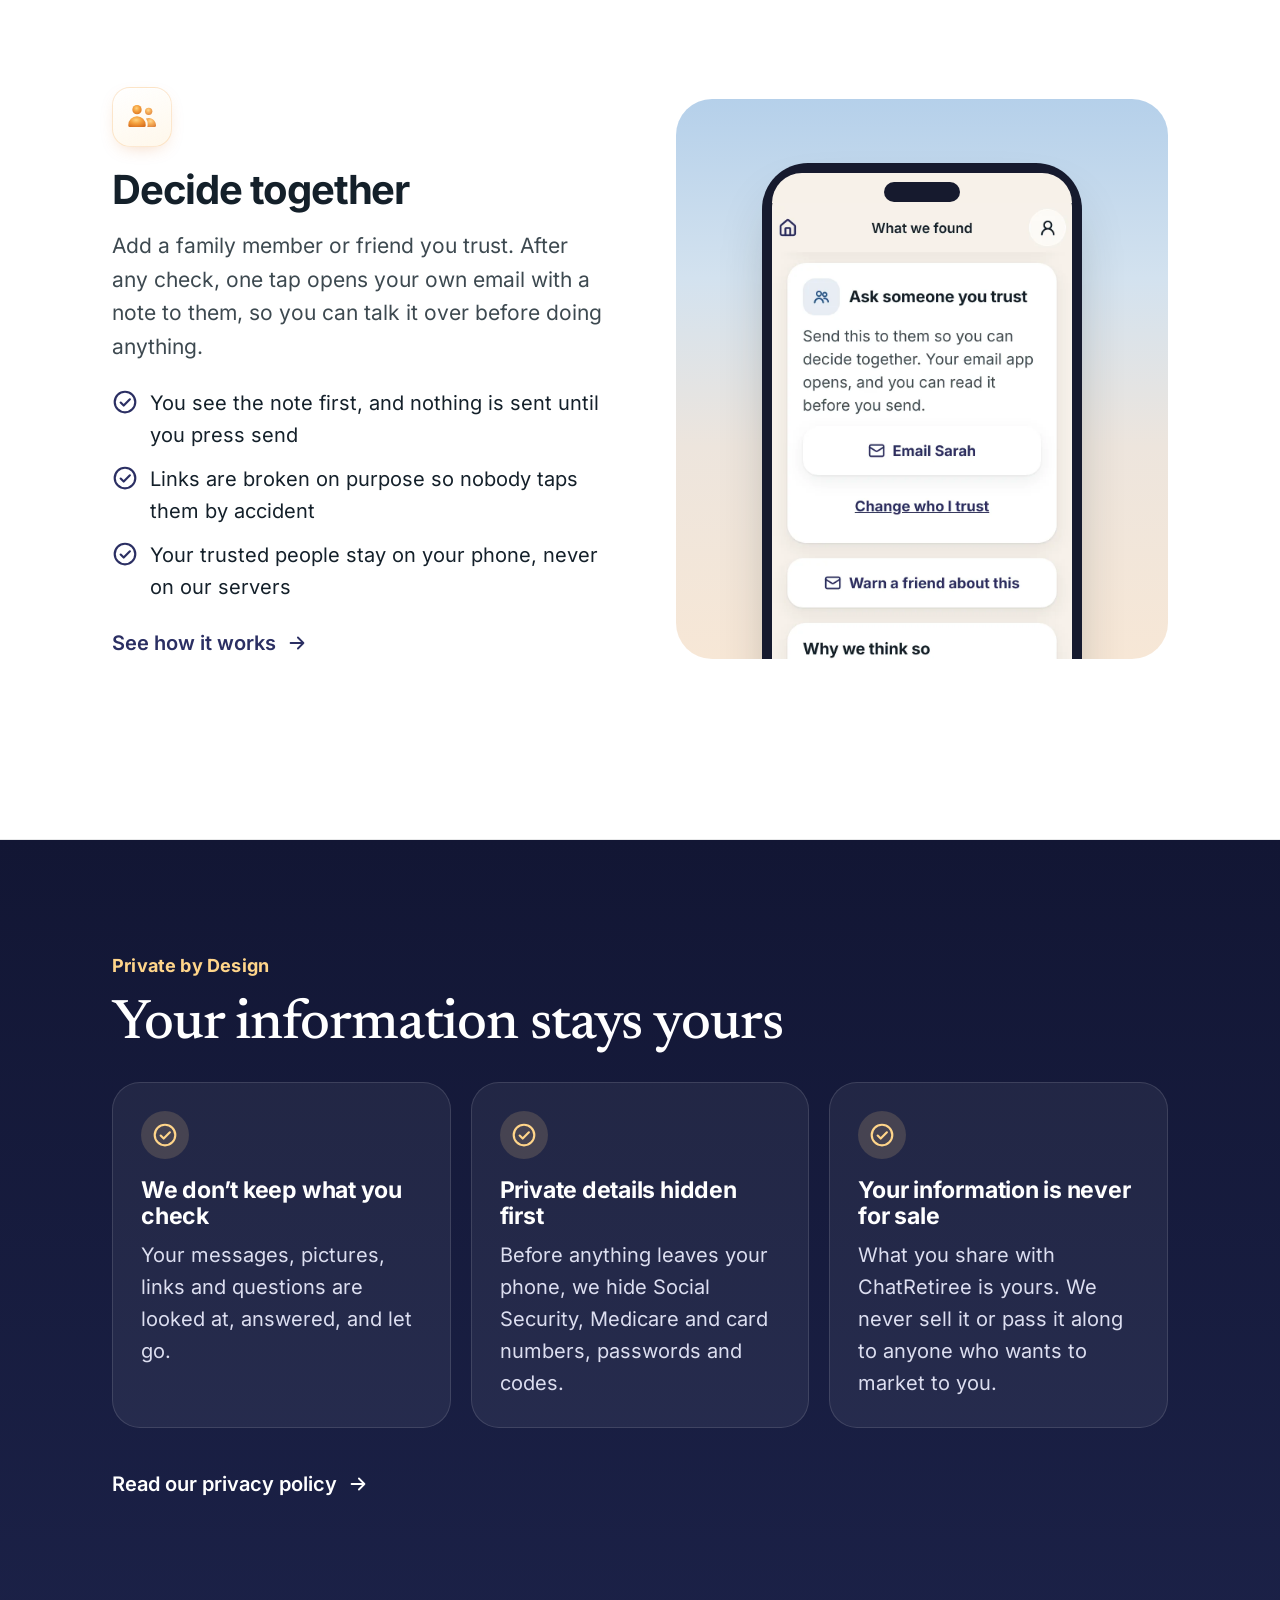
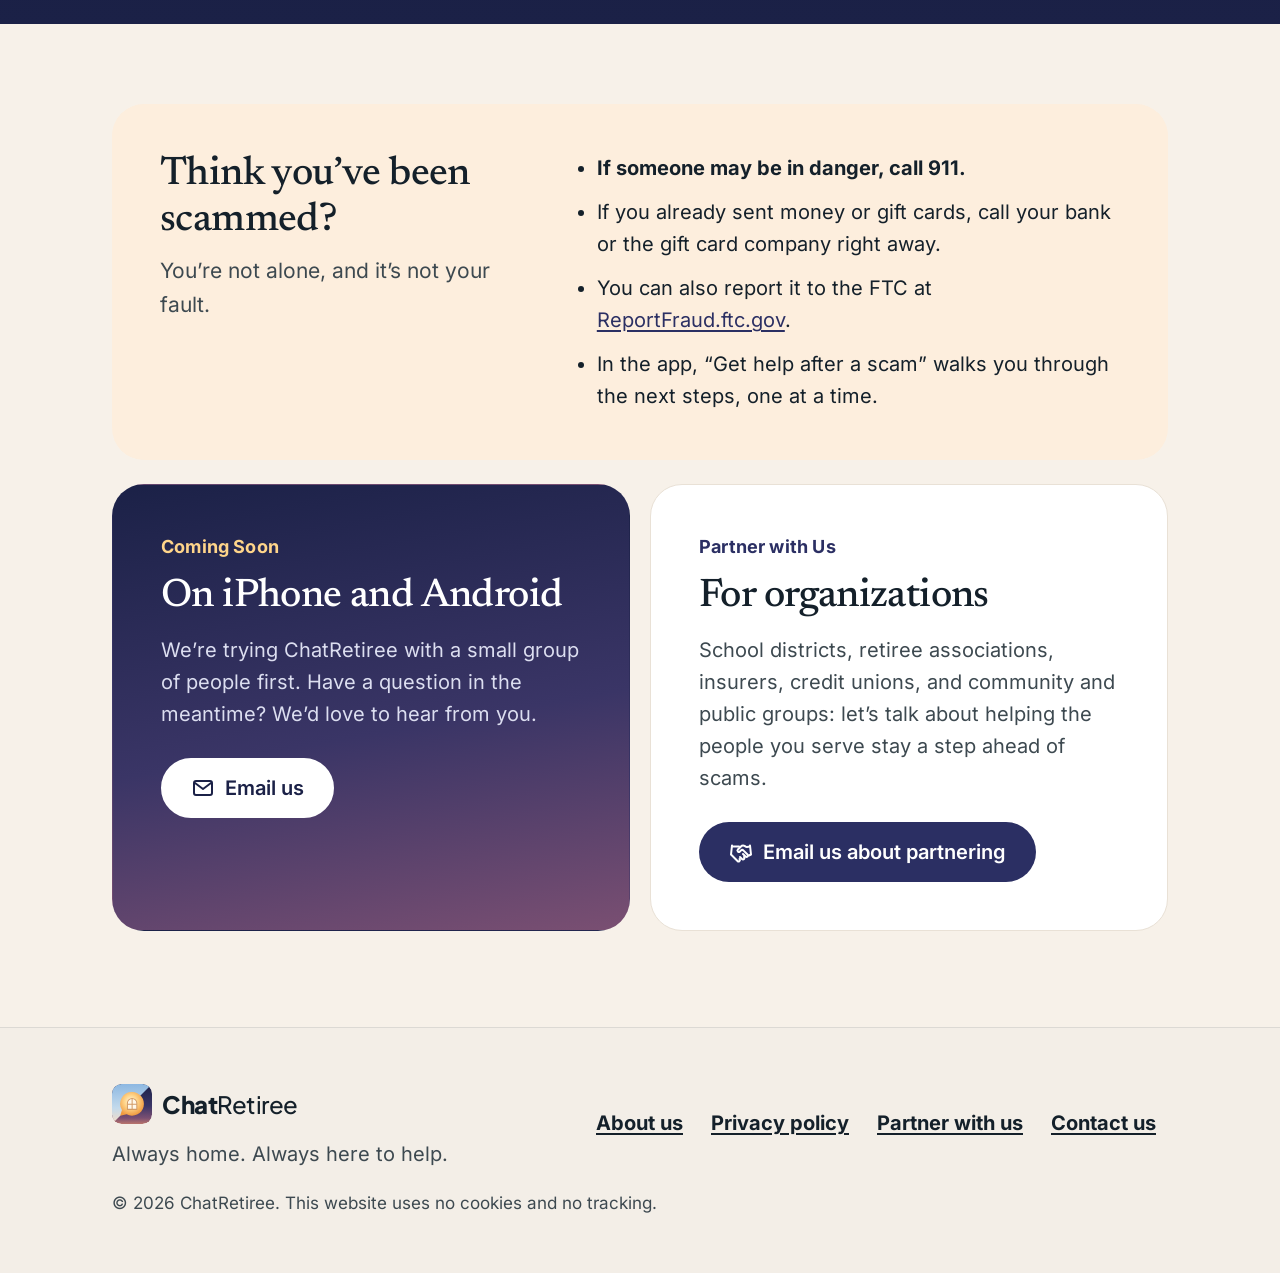
==== commit 77ab6685: "Use the app's new glow icons across the site (no more burglar mask) Co-Authored-By: Claude Opus 5.5 " ====
--- a/index.html
+++ b/index.html
@@ -19,7 +19,7 @@
 
 </head>
 <body>
-<svg class="sprite" width="0" height="0" aria-hidden="true" focusable="false"><defs><radialGradient id="crGlow" cx="45%" cy="40%" r="60%"><stop offset="0" stop-color="#FFF6DF"/><stop offset=".45" stop-color="#FFD58A"/><stop offset="1" stop-color="#F09A3E"/></radialGradient><linearGradient id="crDusk" x1="0" y1="0" x2="0" y2="1"><stop offset="0" stop-color="#1B2147"/><stop offset=".55" stop-color="#3A3566"/><stop offset=".85" stop-color="#7A4F72"/><stop offset="1" stop-color="#B9746C"/></linearGradient><linearGradient id="crDay" x1="0" y1="0" x2="0" y2="1"><stop offset="0" stop-color="#8DB8E2"/><stop offset=".6" stop-color="#C3DAEC"/><stop offset="1" stop-color="#F7DCC4"/></linearGradient><radialGradient id="crHalo" cx="50%" cy="50%" r="50%"><stop offset=".3" stop-color="#FFC56E" stop-opacity=".55"/><stop offset="1" stop-color="#FFC56E" stop-opacity="0"/></radialGradient><linearGradient id="crPuff" x1="0" y1="0" x2="0" y2="1"><stop offset=".35" stop-color="#FFFFFF"/><stop offset="1" stop-color="#E3EAF4"/></linearGradient></defs></svg>
+<svg class="sprite" width="0" height="0" aria-hidden="true" focusable="false"><defs><radialGradient id="crGlow" cx="45%" cy="40%" r="60%"><stop offset="0" stop-color="#FFF6DF"/><stop offset=".45" stop-color="#FFD58A"/><stop offset="1" stop-color="#F09A3E"/></radialGradient><radialGradient id="crTopic" cx="45%" cy="35%" r="70%"><stop offset="0" stop-color="#FFD27E"/><stop offset=".45" stop-color="#F5A23F"/><stop offset="1" stop-color="#D9711F"/></radialGradient><linearGradient id="crDusk" x1="0" y1="0" x2="0" y2="1"><stop offset="0" stop-color="#1B2147"/><stop offset=".55" stop-color="#3A3566"/><stop offset=".85" stop-color="#7A4F72"/><stop offset="1" stop-color="#B9746C"/></linearGradient><linearGradient id="crDay" x1="0" y1="0" x2="0" y2="1"><stop offset="0" stop-color="#8DB8E2"/><stop offset=".6" stop-color="#C3DAEC"/><stop offset="1" stop-color="#F7DCC4"/></linearGradient><radialGradient id="crHalo" cx="50%" cy="50%" r="50%"><stop offset=".3" stop-color="#FFC56E" stop-opacity=".55"/><stop offset="1" stop-color="#FFC56E" stop-opacity="0"/></radialGradient><linearGradient id="crPuff" x1="0" y1="0" x2="0" y2="1"><stop offset=".35" stop-color="#FFFFFF"/><stop offset="1" stop-color="#E3EAF4"/></linearGradient></defs></svg>
 <a class="skip" href="#main">Skip to main content</a>
 <header class="top"><div class="wrap">
   <a class="brand" href="./" aria-label="ChatRetiree home"><svg viewBox="0 0 120 120" aria-hidden="true" focusable="false"><clipPath id="crClip"><rect width="120" height="120" rx="28"/></clipPath><g clip-path="url(#crClip)"><rect width="120" height="120" fill="url(#crDusk)"/><path d="M0 0H120L0 120z" fill="url(#crDay)"/></g><g transform="translate(-10.29 -6.31) scale(1.1778)"><path d="M60 26a30 30 0 1 1-13.8 56.6L29.5 86.5l4.6-14.6A30 30 0 0 1 60 26z" fill="url(#crGlow)"/><path d="M48 70V54a12 12 0 0 1 24 0v16z" fill="#FFF8EA" stroke="#D29B66" stroke-width="2.6" stroke-linejoin="round"/><path d="M60 42v28M48 57h24" stroke="#D29B66" stroke-width="2.6"/></g></svg><span><b>Chat</b>Retiree</span></a>
@@ -98,7 +98,7 @@
 
     <article class="h-row h-row-flip">
       <div class="h-row-copy">
-        <span class="icon t-teal"><svg viewBox="0 0 24 24" fill="none" stroke="currentColor" stroke-width="2" stroke-linecap="round" stroke-linejoin="round" aria-hidden="true" focusable="false"><circle cx="12" cy="12" r="9.5"/><path d="M9.6 9.4a2.5 2.5 0 1 1 3.5 2.3c-.7.3-1.1.9-1.1 1.6v.3"/><path d="M12 16.8h.01"/></svg></span>
+        <span class="icon gl"><svg viewBox="0 0 120 120" aria-hidden="true" focusable="false"><g transform="translate(60 60) scale(1.35) translate(-58 -57)"><path d="M60 26a30 30 0 1 1-13.8 56.6L29.5 86.5l4.6-14.6A30 30 0 0 1 60 26z" fill="url(#crTopic)"/><path d="M48 70V54a12 12 0 0 1 24 0v16z" fill="#FFF8EA" stroke="#D29B66" stroke-width="2.6" stroke-linejoin="round"/><path d="M60 42v28M48 57h24" stroke="#D29B66" stroke-width="2.6"/></g></svg></span>
         <h3>Just ask what’s on your mind</h3>
         <p>Start with one box. Type a question, paste a message that seems off, or just say it out loud. We’ll take it to the right place, whether that’s a scam check, Medicare, Social Security or help after a scam.</p>
         <ul class="h-ticks">
@@ -112,7 +112,7 @@
 
     <article class="h-row">
       <div class="h-row-copy">
-        <span class="icon t-teal"><svg viewBox="0 0 24 24" fill="none" stroke="currentColor" stroke-width="2" stroke-linecap="round" stroke-linejoin="round" aria-hidden="true" focusable="false"><path d="M12 3a8.5 8.5 0 1 1-4.2 15.9L3.5 20.5l1.4-4.1A8.5 8.5 0 0 1 12 3z"/><path d="M9.8 9.6a2.3 2.3 0 1 1 3.2 2.1c-.7.3-1 .8-1 1.5v.3"/><path d="M12 16.3h.01"/></svg></span>
+        <span class="icon gl"><svg viewBox="0 0 120 120" aria-hidden="true" focusable="false"><g transform="translate(60 60) scale(1.04) translate(-61 -63)"><path d="M30 28h46a10 10 0 0 1 10 10v22a10 10 0 0 1-10 10H48l-12 10v-10h-6a10 10 0 0 1-10-10V38a10 10 0 0 1 10-10z" fill="url(#crTopic)"/><rect x="32" y="40" width="30" height="5" rx="2.5" fill="#A8581C" fill-opacity=".45"/><rect x="32" y="51" width="20" height="5" rx="2.5" fill="#A8581C" fill-opacity=".45"/><circle cx="78" cy="72" r="16" fill="#FFF6DF" fill-opacity=".25" stroke="url(#crTopic)" stroke-width="7"/><path d="M90 84l11 11" stroke="#F4B060" stroke-width="9" stroke-linecap="round"/></g></svg></span>
         <h3>Check a message before you act</h3>
         <p>Paste a text or email, add a picture of your screen, or just tell us what happened. In a few seconds you’ll see what we found and exactly what to do next. It’s more than an opinion: every message goes through real checks.</p>
         <ul class="h-ticks">
@@ -128,7 +128,7 @@
 
     <article class="h-row h-row-flip">
       <div class="h-row-copy">
-        <span class="icon t-blue"><svg viewBox="0 0 24 24" fill="none" stroke="currentColor" stroke-width="2" stroke-linecap="round" stroke-linejoin="round" aria-hidden="true" focusable="false"><path d="M12 3a8.5 8.5 0 1 1-4.2 15.9L3.5 20.5l1.4-4.1A8.5 8.5 0 0 1 12 3z"/><path d="M12 15.2s-3.6-2.1-3.6-4.6a1.9 1.9 0 0 1 3.6-.9 1.9 1.9 0 0 1 3.6.9c0 2.5-3.6 4.6-3.6 4.6z"/></svg></span>
+        <span class="icon-pair"><span class="icon gl"><svg viewBox="0 0 120 120" aria-hidden="true" focusable="false"><g transform="translate(60 60) scale(1.0) translate(-60 -61.5)"><path d="M60 96C31 77 21 61 21 46.5A19 19 0 0 1 60 38a19 19 0 0 1 39 8.5C99 61 89 77 60 96z" fill="url(#crTopic)"/><rect x="54.5" y="47" width="11" height="30" rx="4" fill="#A8581C" fill-opacity=".7"/><rect x="45" y="56.5" width="30" height="11" rx="4" fill="#A8581C" fill-opacity=".7"/></g></svg></span><span class="icon gl"><svg viewBox="0 0 120 120" aria-hidden="true" focusable="false"><g transform="translate(60 60) scale(1.04) translate(-60 -60)"><rect x="20" y="32" width="80" height="56" rx="12" fill="url(#crTopic)"/><rect x="30" y="47" width="30" height="5.5" rx="2.75" fill="#A8581C" fill-opacity=".5"/><rect x="30" y="60" width="20" height="5.5" rx="2.75" fill="#A8581C" fill-opacity=".5"/><rect x="30" y="72" width="36" height="5.5" rx="2.75" fill="#A8581C" fill-opacity=".3"/><circle cx="80" cy="59" r="10" fill="#A8581C" fill-opacity=".75"/><path d="M75.5 59l3 3 5.5-6" stroke="#FFF6DF" stroke-width="3" stroke-linecap="round" stroke-linejoin="round" fill="none"/></g></svg></span></span>
         <h3>Straight answers about your benefits</h3>
         <p>Ask about Medicare or Social Security in your own words, like you would ask a friend who knows them inside out. Answers come only from the official Medicare guides and Social Security publications, and you can see the exact words they’re based on.</p>
         <ul class="h-ticks">
@@ -143,7 +143,7 @@
 
     <article class="h-row">
       <div class="h-row-copy">
-        <span class="icon t-clay"><svg viewBox="0 0 24 24" fill="currentColor" aria-hidden="true" focusable="false"><path fill-rule="evenodd" d="M12 2.6c4.5 0 7.8 3.3 7.8 8v3.8c0 4-3.5 6.9-7.8 6.9s-7.8-2.9-7.8-6.9v-3.8c0-4.7 3.3-8 7.8-8z M7.4 8.4h9.2a2.1 2.1 0 0 1 0 4.2H7.4a2.1 2.1 0 0 1 0-4.2z M12 14.8c1.6 0 2.7.8 2.7 1.8s-1.1 1.8-2.7 1.8-2.7-.8-2.7-1.8 1.1-1.8 2.7-1.8z"/><circle cx="9" cy="10.5" r="1.2"/><circle cx="15" cy="10.5" r="1.2"/></svg></span>
+        <span class="icon gl"><svg viewBox="0 0 120 120" aria-hidden="true" focusable="false"><g transform="translate(60 60) scale(1.0) translate(-60 -58)"><path d="M60 20a6 6 0 0 1 6 6v3.5A26 26 0 0 1 86 55v15l9 11a3 3 0 0 1-2.3 5H27.3a3 3 0 0 1-2.3-5l9-11V55a26 26 0 0 1 20-25.5V26a6 6 0 0 1 6-6z" fill="url(#crTopic)"/><path d="M50 92a10 10 0 0 0 20 0z" fill="#A8581C" fill-opacity=".7"/><rect x="56" y="44" width="8" height="20" rx="4" fill="#A8581C" fill-opacity=".6"/><circle cx="60" cy="73" r="4.5" fill="#A8581C" fill-opacity=".6"/></g></svg></span>
         <h3>Know what’s going around</h3>
         <p>We follow the official scam warnings from the FTC, the FBI and the U.S. Department of Health and Human Services, and sum each one up in plain words. Ask about a scam and get an answer straight from those warnings.</p>
         <ul class="h-ticks">
@@ -158,7 +158,7 @@
 
     <article class="h-row h-row-flip">
       <div class="h-row-copy">
-        <span class="icon t-blue"><svg viewBox="0 0 24 24" fill="none" stroke="currentColor" stroke-width="2" stroke-linecap="round" stroke-linejoin="round" aria-hidden="true" focusable="false"><circle cx="12" cy="12" r="9.5"/><circle cx="12" cy="12" r="4"/><path d="m4.9 4.9 4.3 4.3M14.8 14.8l4.3 4.3M14.8 9.2l4.3-4.3M4.9 19.1l4.3-4.3"/></svg></span>
+        <span class="icon gl"><svg viewBox="0 0 120 120" aria-hidden="true" focusable="false"><g transform="translate(60 60) scale(1.0) translate(-60 -60)"><circle cx="60" cy="60" r="31" fill="none" stroke="url(#crTopic)" stroke-width="17"/><g stroke="#A8581C" stroke-opacity=".55" stroke-width="7"><path d="M38 38l9 9M82 38l-9 9M38 82l9-9M82 82l-9-9"/></g></g></svg></span>
         <h3>Help after a scam</h3>
         <p>It happens to careful, smart people every day, and it’s not your fault. Pick what happened, like sending money or sharing your Social Security number, and we’ll go through the next steps together, one at a time.</p>
         <ul class="h-ticks">
@@ -172,7 +172,7 @@
 
     <article class="h-row">
       <div class="h-row-copy">
-        <span class="icon t-sage"><svg viewBox="0 0 24 24" fill="none" stroke="currentColor" stroke-width="2" stroke-linecap="round" stroke-linejoin="round" aria-hidden="true" focusable="false"><circle cx="9" cy="8" r="3"/><path d="M3.5 19.5a5.5 5.5 0 0 1 11 0"/><circle cx="16.5" cy="9" r="2.5"/><path d="M15.5 14.2a4.5 4.5 0 0 1 5.5 4.3"/></svg></span>
+        <span class="icon gl"><svg viewBox="0 0 120 120" aria-hidden="true" focusable="false"><g transform="translate(60 60) scale(1.0) translate(-60 -64)"><circle cx="45" cy="42" r="14" fill="url(#crTopic)"/><path d="M19 88a26 26 0 0 1 52 0v2a4 4 0 0 1-4 4H23a4 4 0 0 1-4-4z" fill="url(#crTopic)"/><circle cx="80" cy="47" r="11" fill="url(#crTopic)" fill-opacity=".85"/><path d="M76 94h22a4 4 0 0 0 4-4v-1a22 22 0 0 0-30-20.5A31 31 0 0 1 77 88z" fill="url(#crTopic)" fill-opacity=".85"/></g></svg></span>
         <h3>Decide together</h3>
         <p>Add a family member or friend you trust. After any check, one tap opens your own email with a note to them, so you can talk it over before doing anything.</p>
         <ul class="h-ticks">
--- a/assets/site.css
+++ b/assets/site.css
@@ -862,3 +862,9 @@
 .h-row-art .h-ph-demo .h-ph-screen.live{aspect-ratio:auto;height:392px}
 .h-ph-demo .lv-tabs{display:none}
 @media (min-width:700px){.h-row-art .h-ph-demo .h-ph-screen.live{height:476px}}
+/* The app's own topic icons: warm glow on soft frosted glass (no blur, which iPhone Safari can blank). */
+.icon.gl{background:linear-gradient(160deg,rgba(255,255,255,.92),rgba(255,246,230,.8));border:1px solid rgba(240,154,62,.22);box-shadow:0 6px 18px -8px rgba(217,113,31,.35),inset 0 1px 0 rgba(255,255,255,.9);color:inherit}
+.icon.gl svg{width:40px;height:40px}
+.next-list .icon.gl svg{width:30px;height:30px}
+.icon-pair{display:flex;gap:12px}
+:root[data-mode="dark"] .icon.gl{background:linear-gradient(160deg,rgba(255,255,255,.10),rgba(255,214,150,.06));border-color:rgba(255,214,150,.22);box-shadow:0 6px 18px -8px rgba(0,0,0,.5)}
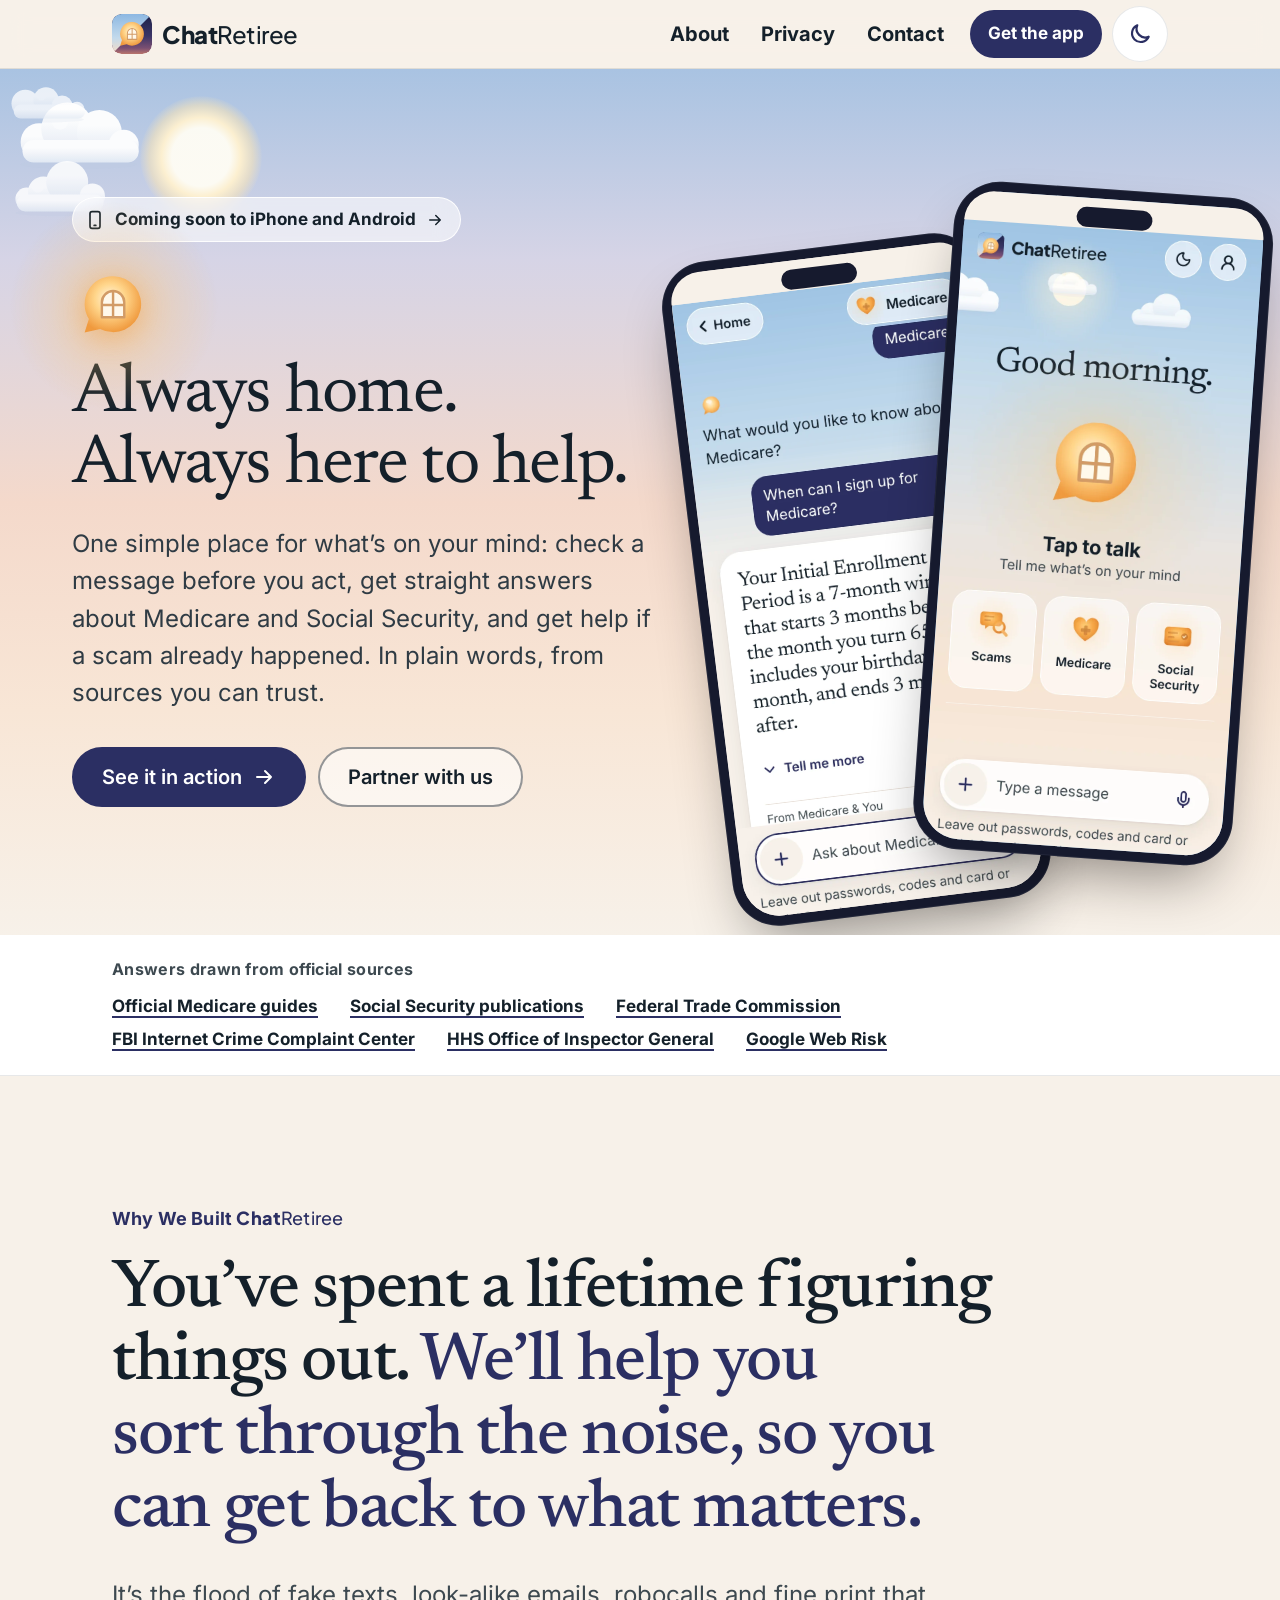
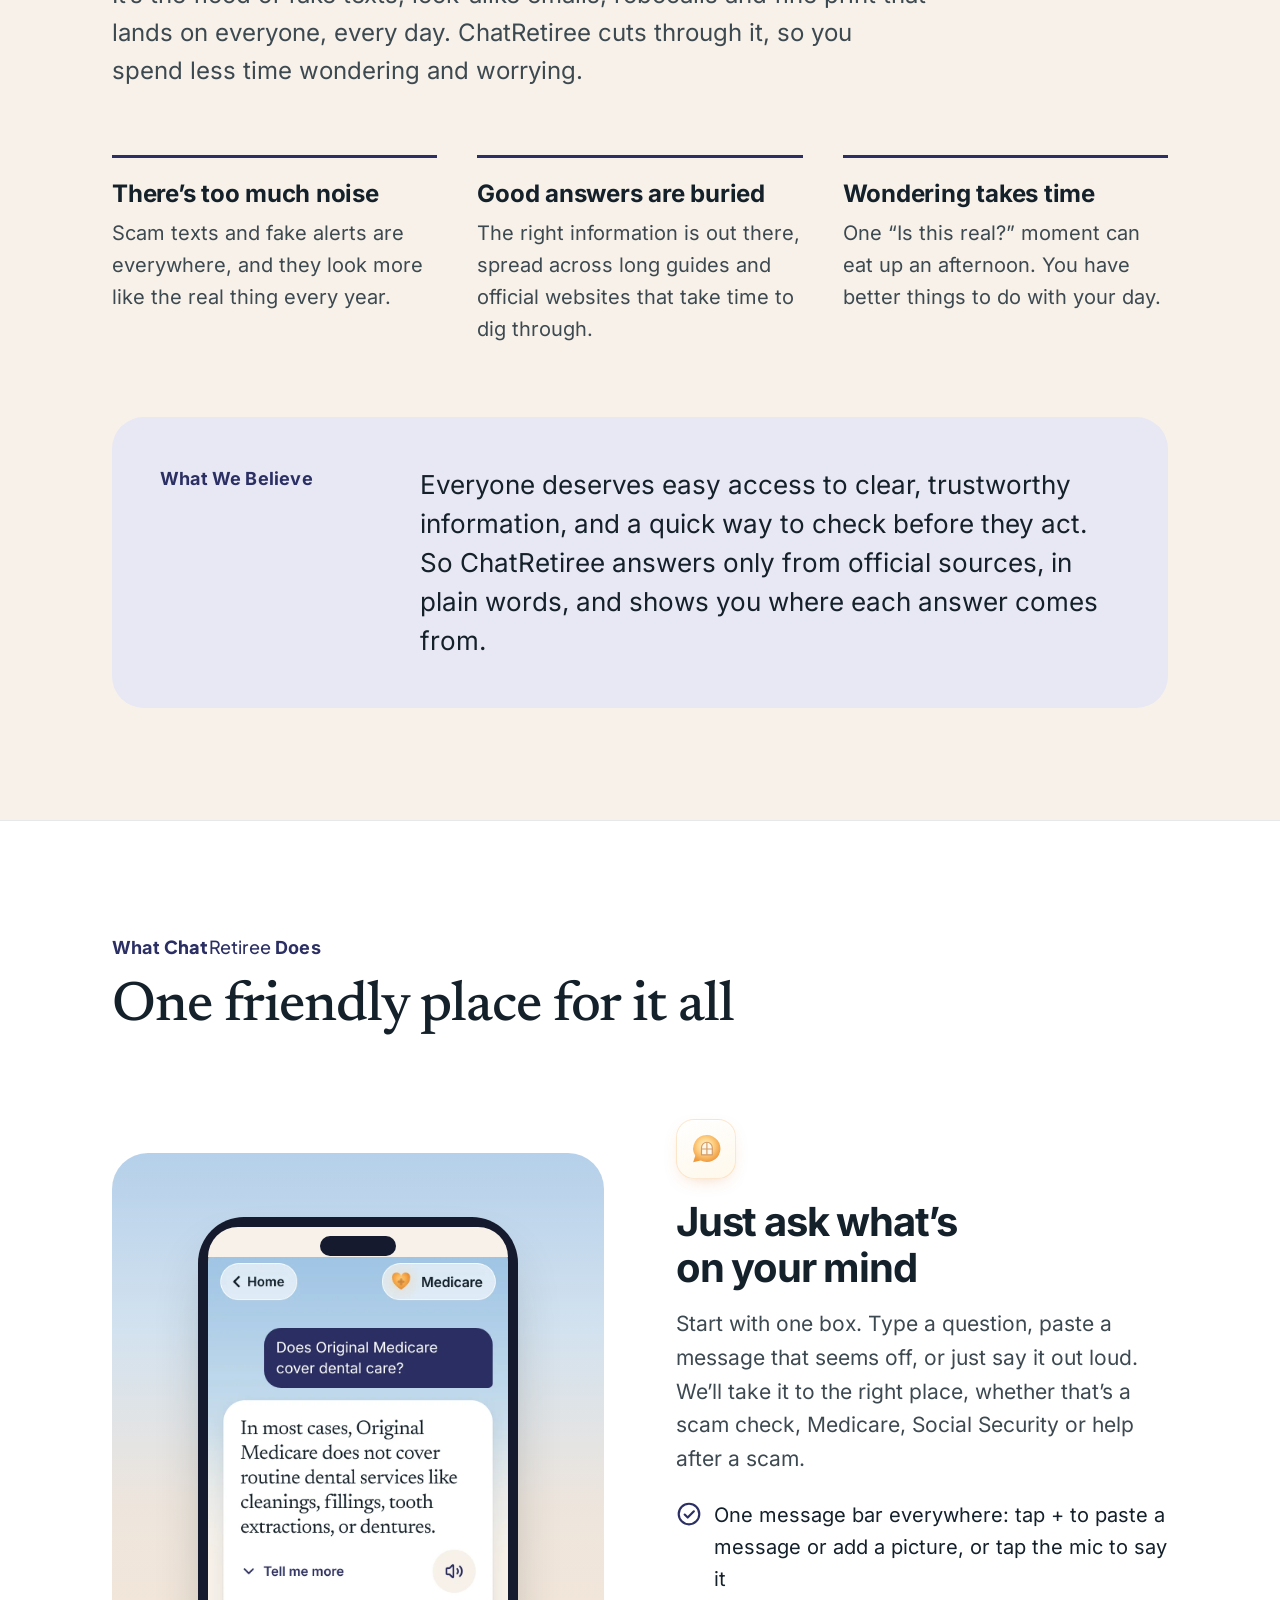
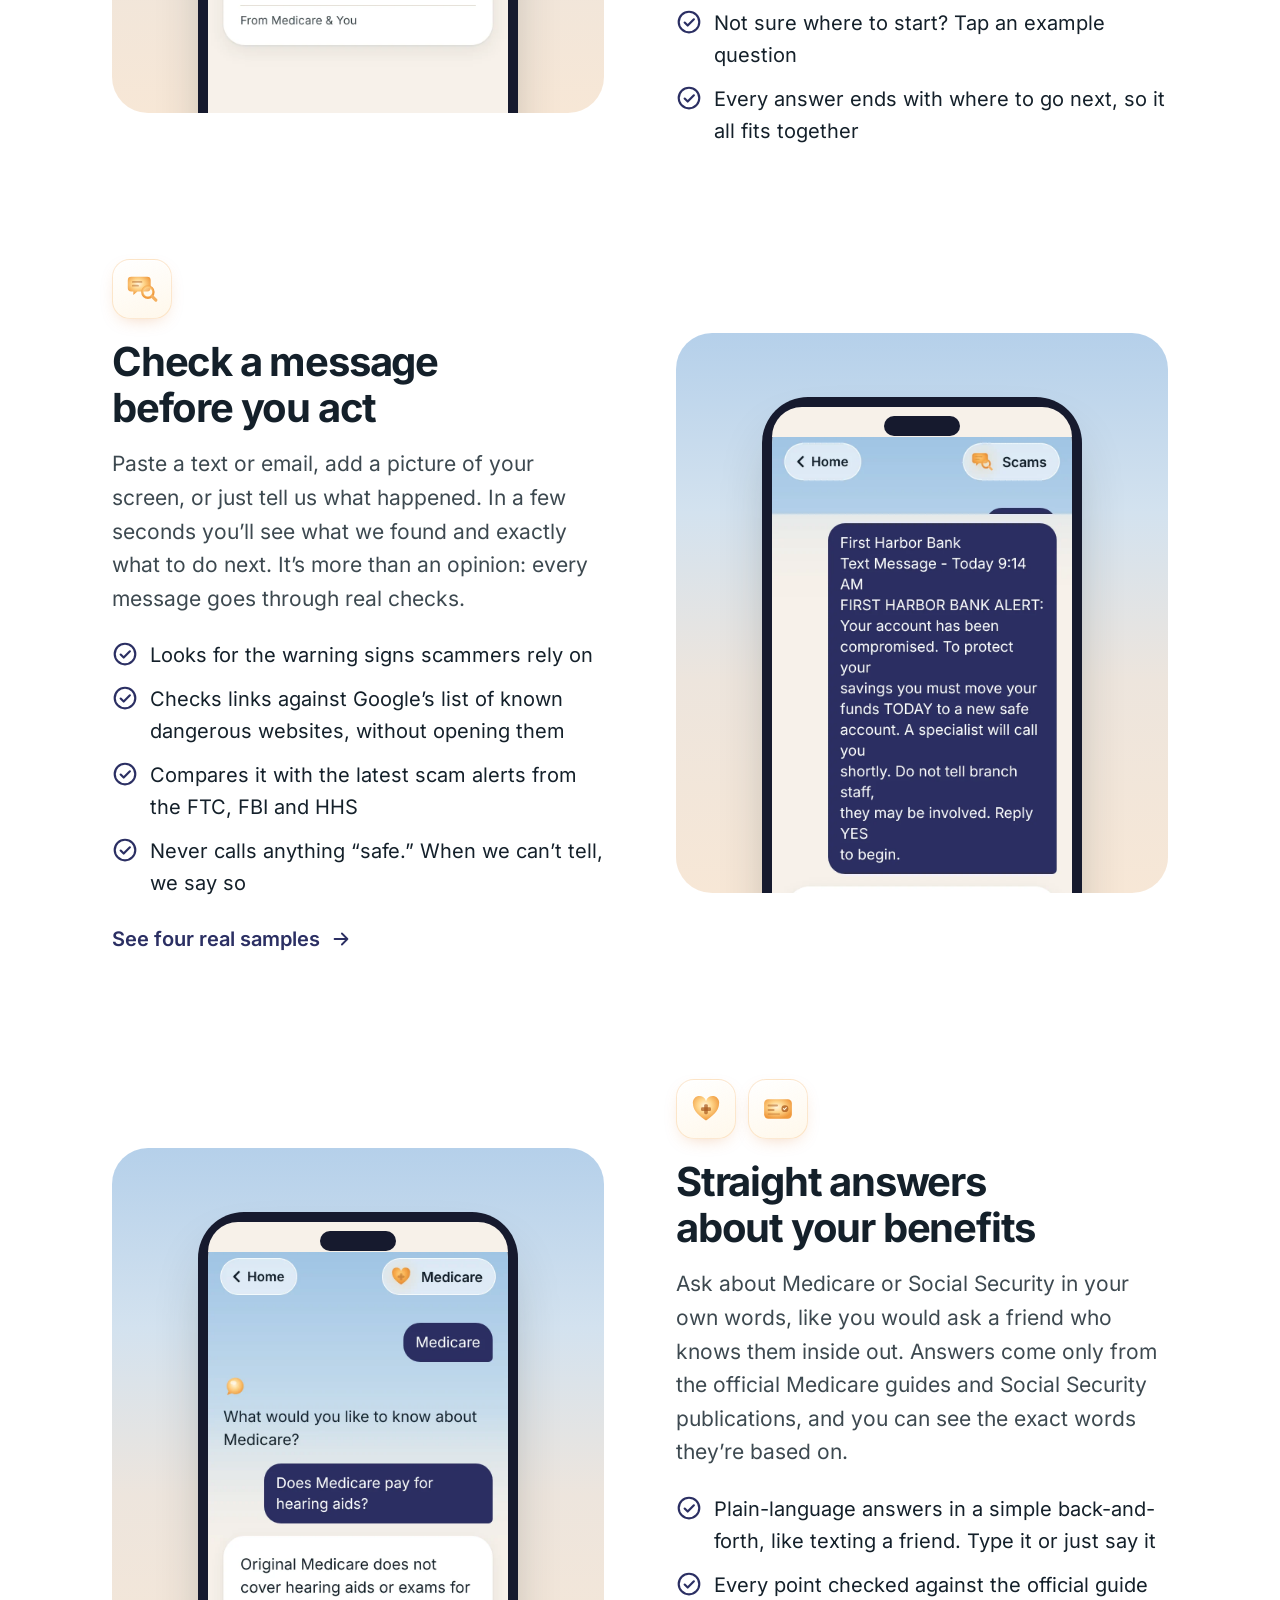
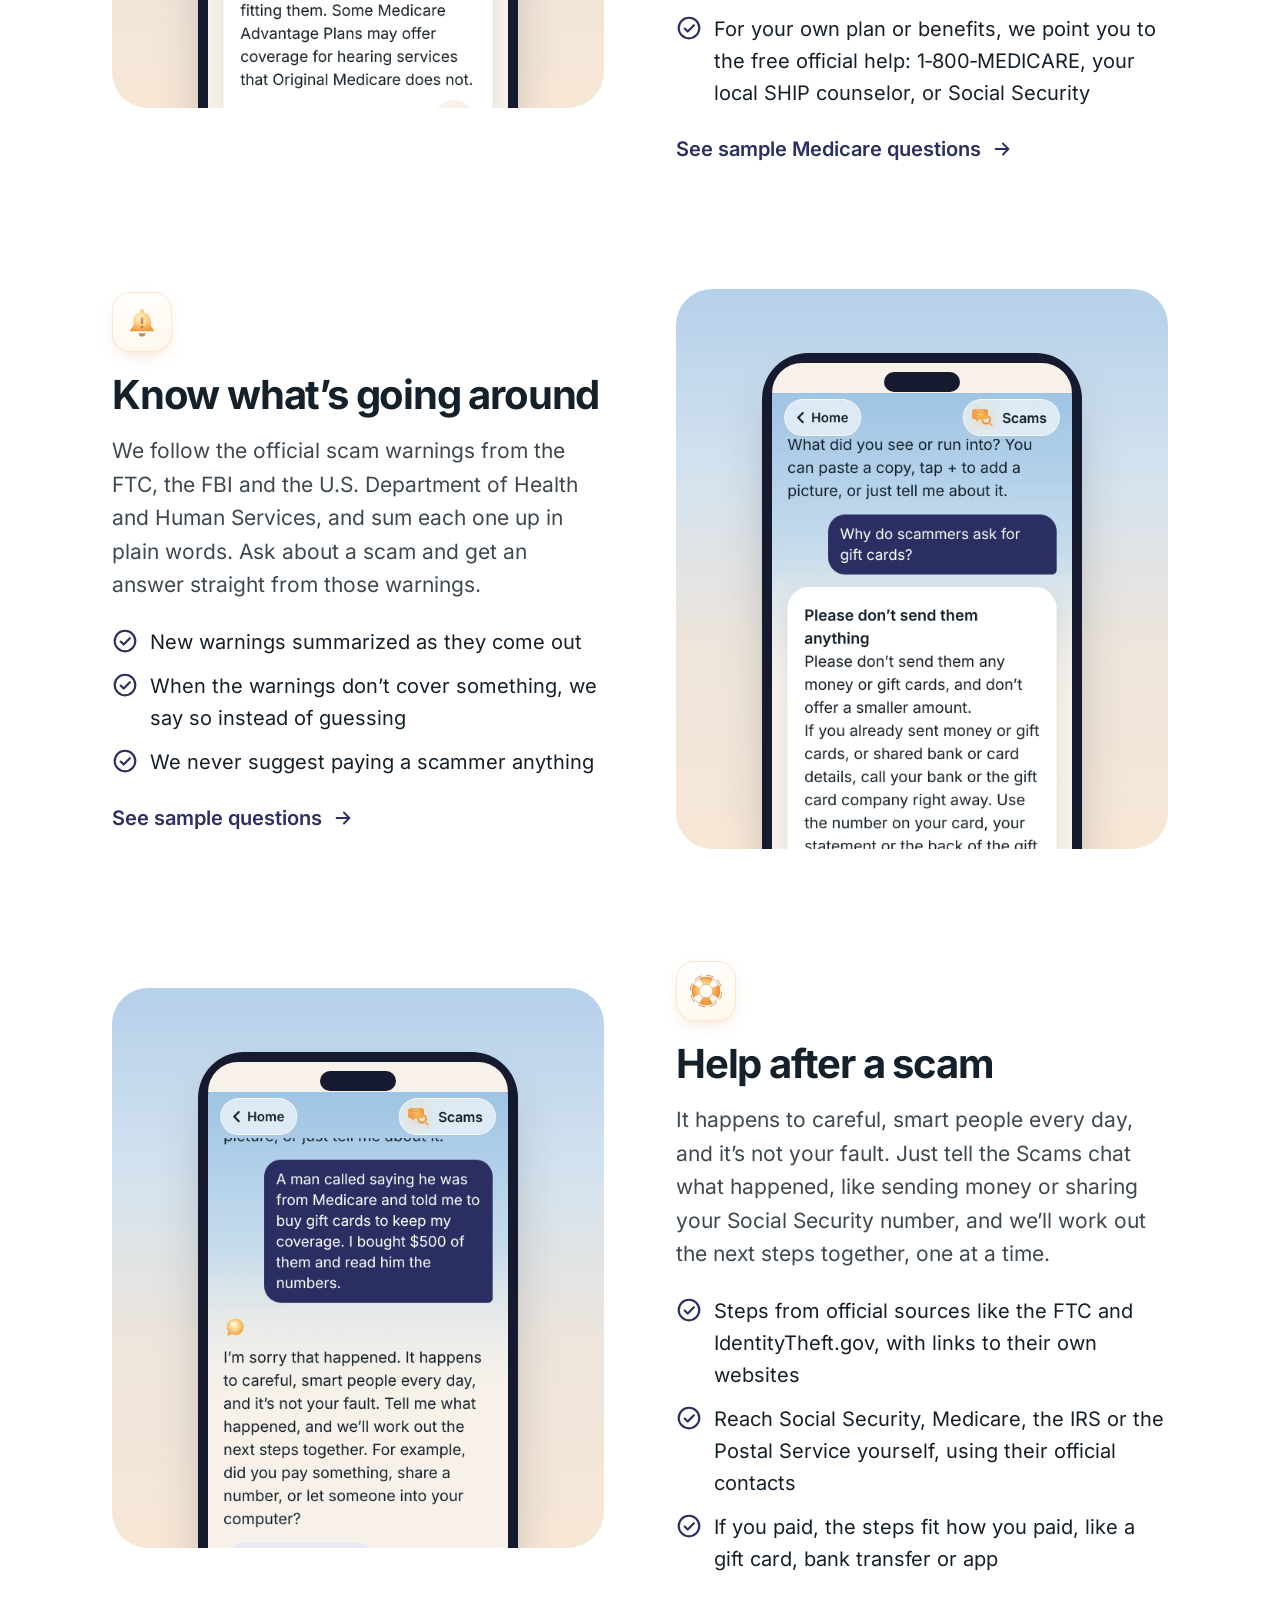
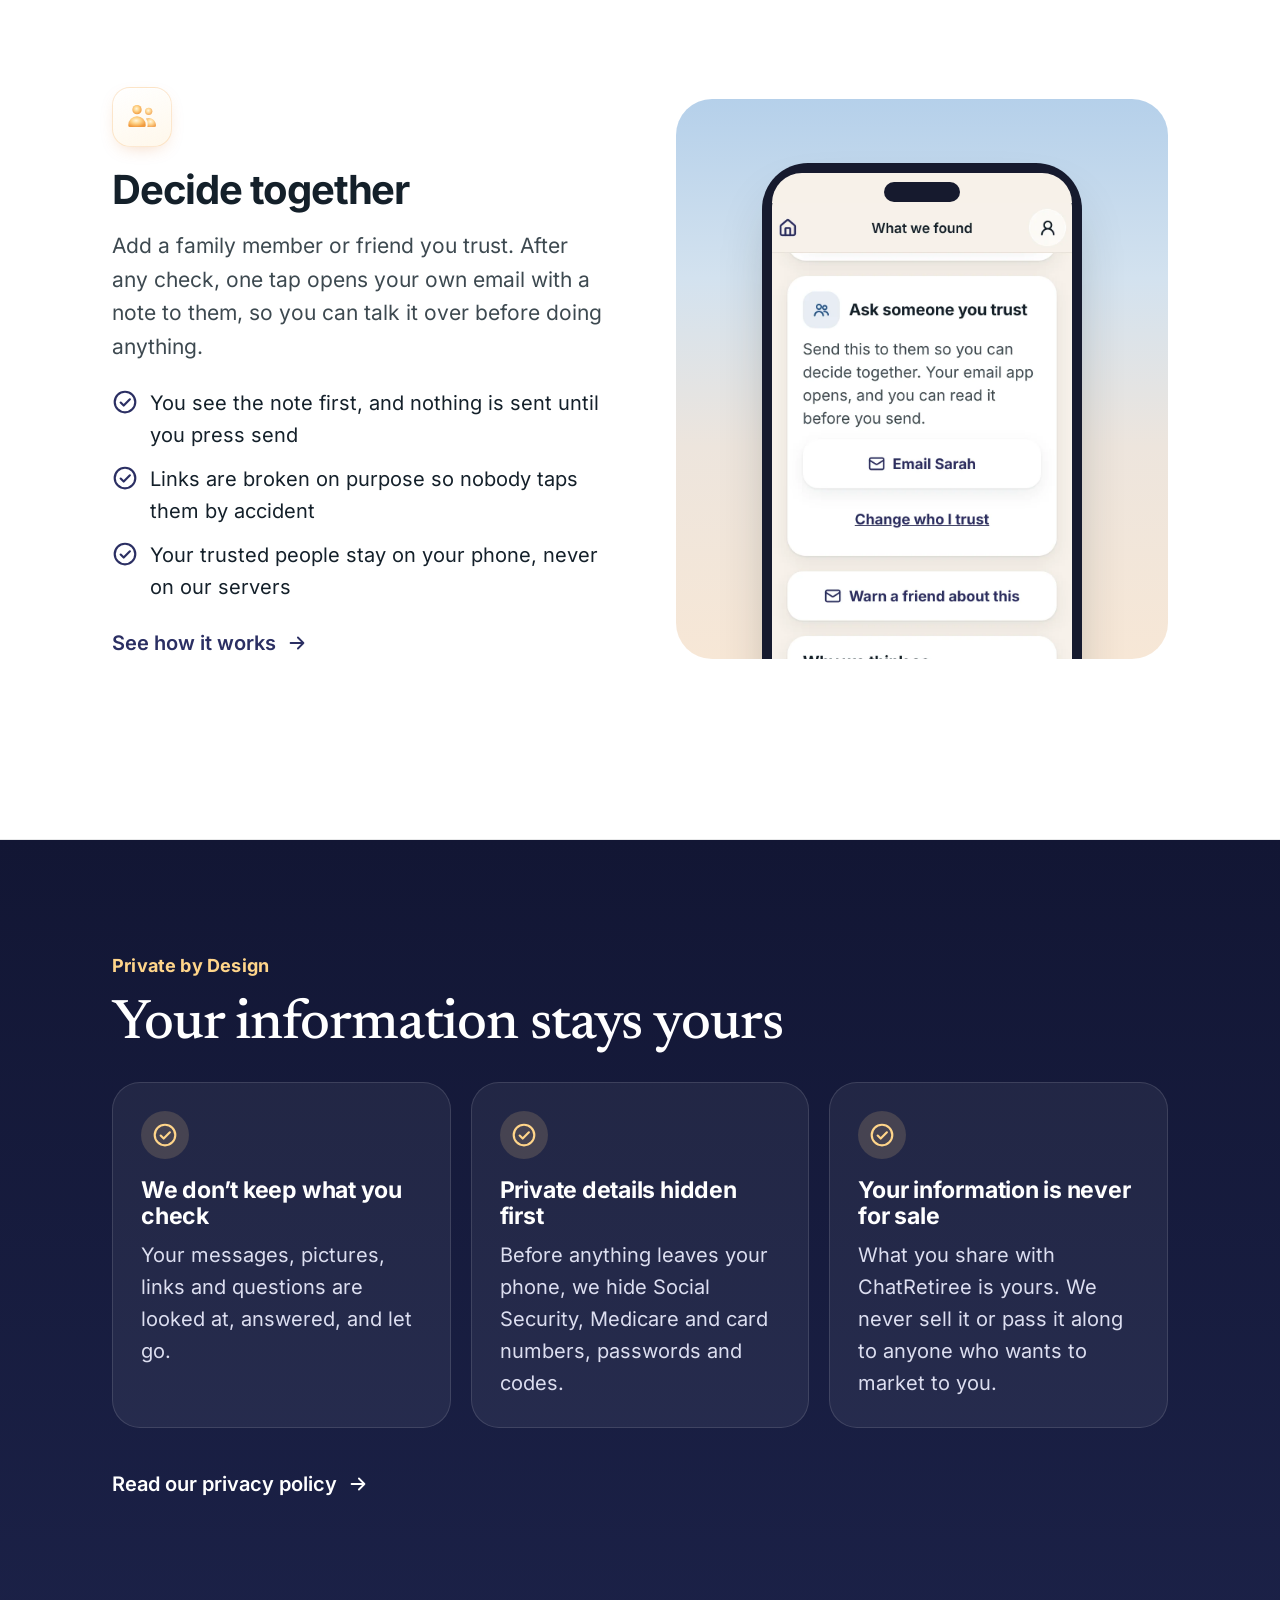
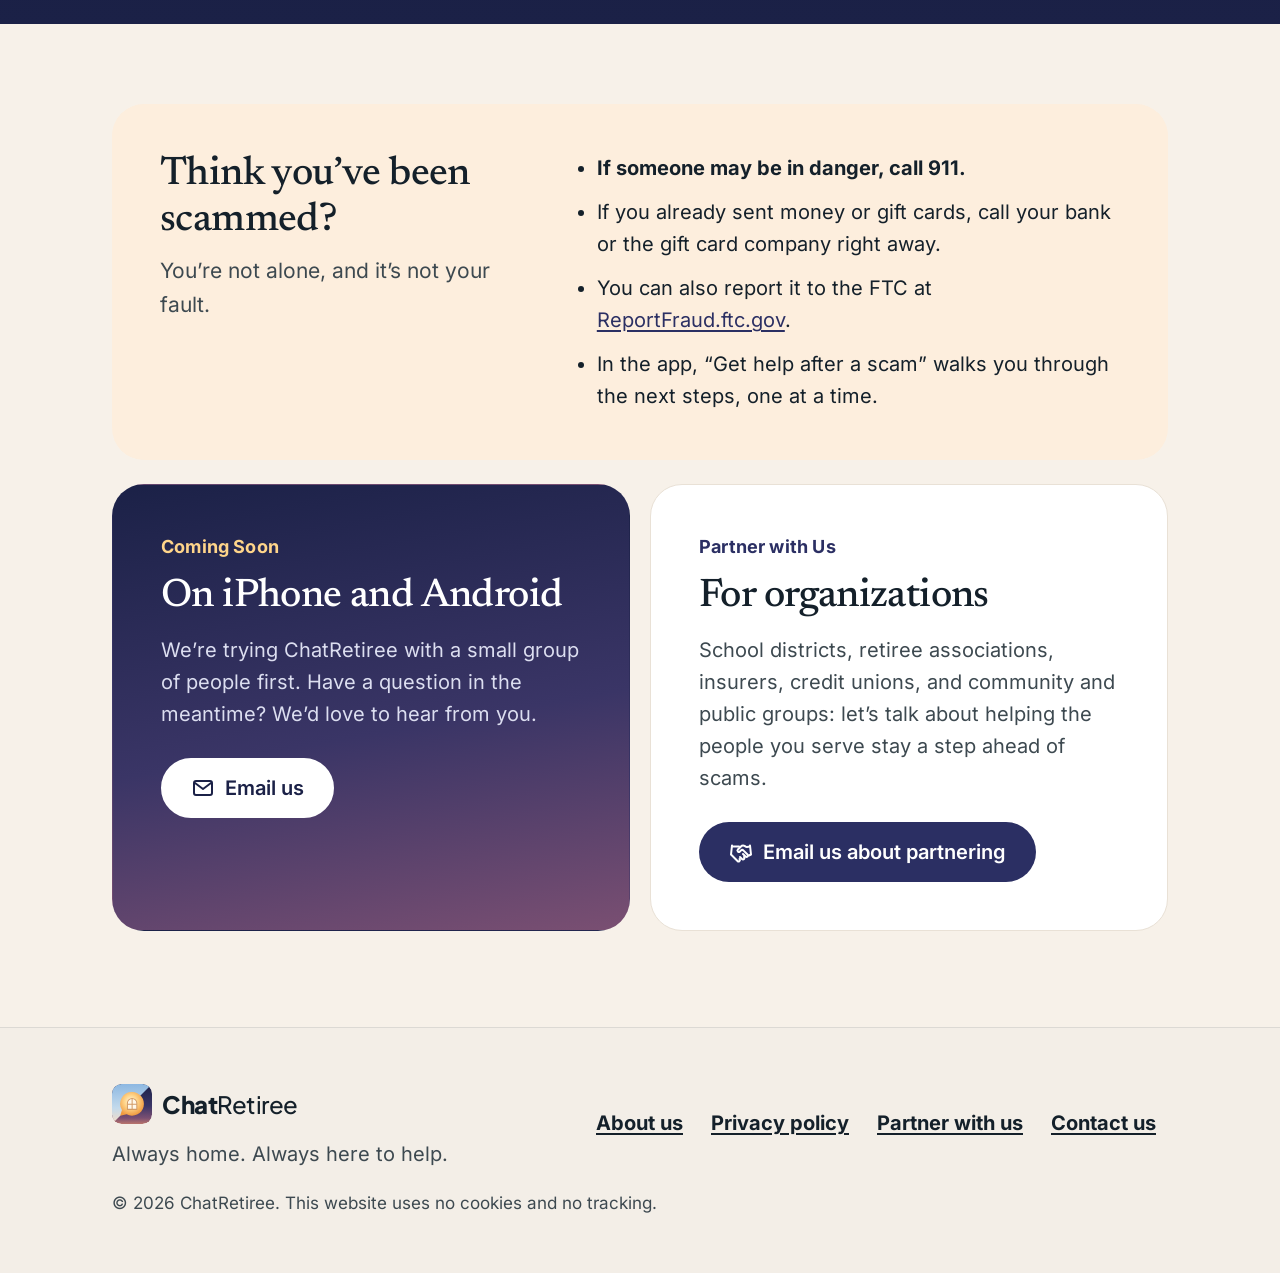
==== commit e8e31667: "Today's app on every screen, one gold, clearer life preserver, no cut-off top bar - Every app screen" ====
--- a/index.html
+++ b/index.html
@@ -8,14 +8,14 @@
 <meta name="theme-color" content="#F7F1E9">
 <meta property="og:title" content="ChatRetiree: always home, always here to help">
 <meta property="og:description" content="ChatRetiree is like a friend you can ask when a text, email or call doesn’t feel right. Coming soon to iPhone and Android.">
-<meta property="og:image" content="https://chatretiree.com/assets/icon.png?v=45">
-<link rel="icon" href="assets/favicon.png?v=45" type="image/png">
-<link rel="apple-touch-icon" href="assets/icon.png?v=45">
+<meta property="og:image" content="https://chatretiree.com/assets/icon.png?v=46">
+<link rel="icon" href="assets/favicon.png?v=46" type="image/png">
+<link rel="apple-touch-icon" href="assets/icon.png?v=46">
 <link rel="preload" href="assets/fonts/Inter_400Regular.woff2" as="font" type="font/woff2" crossorigin>
 <link rel="preload" href="assets/fonts/Inter_700Bold.woff2" as="font" type="font/woff2" crossorigin>
 <link rel="preload" href="assets/fonts/Newsreader_400Regular.woff2" as="font" type="font/woff2" crossorigin>
-<link rel="stylesheet" href="assets/site.css?v=45">
-<script src="assets/site.js?v=45"></script>
+<link rel="stylesheet" href="assets/site.css?v=46">
+<script src="assets/site.js?v=46"></script>
 
 </head>
 <body>
@@ -49,10 +49,10 @@
     </div>
     <div class="h-phones">
       <figure class="h-ph h-ph-back">
-        <div class="h-ph-screen"><img src="assets/app/medicare-signup.webp?v=45" width="390" height="844" fetchpriority="high" alt="The app answering a Medicare question: When can I sign up for Medicare? Your Initial Enrollment Period is a 7-month window that starts 3 months before the month you turn 65, includes your birthday month, and ends 3 months after."></div>
+        <div class="h-ph-screen"><img src="assets/app/medicare-signup.webp?v=46" width="390" height="844" fetchpriority="high" alt="The app answering a Medicare question: When can I sign up for Medicare? Your Initial Enrollment Period is a 7-month window that starts 3 months before the month you turn 65, includes your birthday month, and ends 3 months after."></div>
       </figure>
       <figure class="h-ph h-ph-front h-ph-home">
-        <div class="h-ph-screen"><img class="day-only" src="assets/app/home.webp?v=45" width="390" height="844" alt="The app’s home screen: What’s on your mind? Ask about Medicare, Social Security or scams, or share a message that seems off. Below it is the message bar with a plus button, a box and a microphone. Below it are example questions and sections for staying safe from scams and your benefits." fetchpriority="high"><img class="night-only" src="assets/app/home-night.webp?v=45" width="390" height="844" alt=""></div>
+        <div class="h-ph-screen"><img class="day-only" src="assets/app/home.webp?v=46" width="390" height="844" alt="The app’s home screen: What’s on your mind? Ask about Medicare, Social Security or scams, or share a message that seems off. Below it is the message bar with a plus button, a box and a microphone. Below it are example questions and sections for staying safe from scams and your benefits." fetchpriority="high"><img class="night-only" src="assets/app/home-night.webp?v=46" width="390" height="844" alt=""></div>
       </figure>
     </div>
   </div>
@@ -98,7 +98,7 @@
 
     <article class="h-row h-row-flip">
       <div class="h-row-copy">
-        <span class="icon gl"><svg viewBox="0 0 120 120" aria-hidden="true" focusable="false"><g transform="translate(60 60) scale(1.35) translate(-58 -57)"><path d="M60 26a30 30 0 1 1-13.8 56.6L29.5 86.5l4.6-14.6A30 30 0 0 1 60 26z" fill="url(#crTopic)"/><path d="M48 70V54a12 12 0 0 1 24 0v16z" fill="#FFF8EA" stroke="#D29B66" stroke-width="2.6" stroke-linejoin="round"/><path d="M60 42v28M48 57h24" stroke="#D29B66" stroke-width="2.6"/></g></svg></span>
+        <span class="icon gl"><svg viewBox="0 0 120 120" aria-hidden="true" focusable="false"><g transform="translate(60 60) scale(1.35) translate(-58 -57)"><path d="M60 26a30 30 0 1 1-13.8 56.6L29.5 86.5l4.6-14.6A30 30 0 0 1 60 26z" fill="url(#crGlow)"/><path d="M48 70V54a12 12 0 0 1 24 0v16z" fill="#FFF8EA" stroke="#D29B66" stroke-width="2.6" stroke-linejoin="round"/><path d="M60 42v28M48 57h24" stroke="#D29B66" stroke-width="2.6"/></g></svg></span>
         <h3>Just ask what’s on your mind</h3>
         <p>Start with one box. Type a question, paste a message that seems off, or just say it out loud. We’ll take it to the right place, whether that’s a scam check, Medicare, Social Security or help after a scam.</p>
         <ul class="h-ticks">
@@ -107,12 +107,12 @@
           <li><svg viewBox="0 0 24 24" fill="none" stroke="currentColor" stroke-width="2" stroke-linecap="round" stroke-linejoin="round" aria-hidden="true" focusable="false"><circle cx="12" cy="12" r="9.5"/><path d="m8 12.5 2.8 2.8L16.5 9.5"/></svg>Every answer ends with where to go next, so it all fits together</li>
         </ul>
       </div>
-      <div class="h-row-art t-teal-bg"><figure class="h-ph"><div class="h-ph-screen"><img src="assets/app/ss.webp?v=45" width="390" height="844" alt="The app’s Social Security questions screen: Ask in your own words, like you would a friend. Answers come only from official Social Security publications. Below are sample questions to tap, like What is full retirement age?, and a box to type your own question with a microphone button."></div></figure></div>
+      <div class="h-row-art t-teal-bg"><figure class="h-ph"><div class="h-ph-screen"><img src="assets/app/ask.webp?v=46" width="390" height="844" alt="Someone typed on Home: Does Original Medicare cover dental care? The app answers in the Medicare chat: In most cases, Original Medicare does not cover routine dental services like cleanings, fillings, tooth extractions, or dentures. Below are Tell me more and From Medicare &amp; You."></div></figure></div>
     </article>
 
     <article class="h-row">
       <div class="h-row-copy">
-        <span class="icon gl"><svg viewBox="0 0 120 120" aria-hidden="true" focusable="false"><g transform="translate(60 60) scale(1.04) translate(-61 -63)"><path d="M30 28h46a10 10 0 0 1 10 10v22a10 10 0 0 1-10 10H48l-12 10v-10h-6a10 10 0 0 1-10-10V38a10 10 0 0 1 10-10z" fill="url(#crTopic)"/><rect x="32" y="40" width="30" height="5" rx="2.5" fill="#A8581C" fill-opacity=".45"/><rect x="32" y="51" width="20" height="5" rx="2.5" fill="#A8581C" fill-opacity=".45"/><circle cx="78" cy="72" r="16" fill="#FFF6DF" fill-opacity=".25" stroke="url(#crTopic)" stroke-width="7"/><path d="M90 84l11 11" stroke="#F4B060" stroke-width="9" stroke-linecap="round"/></g></svg></span>
+        <span class="icon gl"><svg viewBox="0 0 120 120" aria-hidden="true" focusable="false"><g transform="translate(60 60) scale(1.04) translate(-61 -63)"><path d="M30 28h46a10 10 0 0 1 10 10v22a10 10 0 0 1-10 10H48l-12 10v-10h-6a10 10 0 0 1-10-10V38a10 10 0 0 1 10-10z" fill="url(#crGlow)"/><rect x="32" y="40" width="30" height="5" rx="2.5" fill="#A8581C" fill-opacity=".45"/><rect x="32" y="51" width="20" height="5" rx="2.5" fill="#A8581C" fill-opacity=".45"/><circle cx="78" cy="72" r="16" fill="#FFF6DF" fill-opacity=".25" stroke="url(#crGlow)" stroke-width="7"/><path d="M90 84l11 11" stroke="#F4B060" stroke-width="9" stroke-linecap="round"/></g></svg></span>
         <h3>Check a message before you act</h3>
         <p>Paste a text or email, add a picture of your screen, or just tell us what happened. In a few seconds you’ll see what we found and exactly what to do next. It’s more than an opinion: every message goes through real checks.</p>
         <ul class="h-ticks">
@@ -123,12 +123,12 @@
         </ul>
         <a class="h-link" href="examples/check/">See four real samples<svg viewBox="0 0 24 24" fill="none" stroke="currentColor" stroke-width="2" stroke-linecap="round" stroke-linejoin="round" aria-hidden="true" focusable="false"><path d="M5 12h14M13 6l6 6-6 6"/></svg></a>
       </div>
-      <div class="h-row-art t-teal-bg"><figure class="h-ph"><div class="h-ph-screen"><img src="assets/app/bank.webp?v=45" width="390" height="1963" alt="The app’s answer to a bank text asking to move savings to a safe account: This has the signs of a scam. Don’t reply or move any money. Call your bank using the number on the back of your card."></div></figure></div>
+      <div class="h-row-art t-teal-bg"><figure class="h-ph"><div class="h-ph-screen"><img src="assets/app/bank.webp?v=46" width="390" height="1597" alt="The app’s answer to a bank text asking to move savings to a safe account: This has the signs of a scam. Don’t reply or move any money. Call your bank using the number on the back of your card."></div></figure></div>
     </article>
 
     <article class="h-row h-row-flip">
       <div class="h-row-copy">
-        <span class="icon-pair"><span class="icon gl"><svg viewBox="0 0 120 120" aria-hidden="true" focusable="false"><g transform="translate(60 60) scale(1.0) translate(-60 -61.5)"><path d="M60 96C31 77 21 61 21 46.5A19 19 0 0 1 60 38a19 19 0 0 1 39 8.5C99 61 89 77 60 96z" fill="url(#crTopic)"/><rect x="54.5" y="47" width="11" height="30" rx="4" fill="#A8581C" fill-opacity=".7"/><rect x="45" y="56.5" width="30" height="11" rx="4" fill="#A8581C" fill-opacity=".7"/></g></svg></span><span class="icon gl"><svg viewBox="0 0 120 120" aria-hidden="true" focusable="false"><g transform="translate(60 60) scale(1.04) translate(-60 -60)"><rect x="20" y="32" width="80" height="56" rx="12" fill="url(#crTopic)"/><rect x="30" y="47" width="30" height="5.5" rx="2.75" fill="#A8581C" fill-opacity=".5"/><rect x="30" y="60" width="20" height="5.5" rx="2.75" fill="#A8581C" fill-opacity=".5"/><rect x="30" y="72" width="36" height="5.5" rx="2.75" fill="#A8581C" fill-opacity=".3"/><circle cx="80" cy="59" r="10" fill="#A8581C" fill-opacity=".75"/><path d="M75.5 59l3 3 5.5-6" stroke="#FFF6DF" stroke-width="3" stroke-linecap="round" stroke-linejoin="round" fill="none"/></g></svg></span></span>
+        <span class="icon-pair"><span class="icon gl"><svg viewBox="0 0 120 120" aria-hidden="true" focusable="false"><g transform="translate(60 60) scale(1.0) translate(-60 -61.5)"><path d="M60 96C31 77 21 61 21 46.5A19 19 0 0 1 60 38a19 19 0 0 1 39 8.5C99 61 89 77 60 96z" fill="url(#crGlow)"/><rect x="54.5" y="47" width="11" height="30" rx="4" fill="#A8581C" fill-opacity=".7"/><rect x="45" y="56.5" width="30" height="11" rx="4" fill="#A8581C" fill-opacity=".7"/></g></svg></span><span class="icon gl"><svg viewBox="0 0 120 120" aria-hidden="true" focusable="false"><g transform="translate(60 60) scale(1.04) translate(-60 -60)"><rect x="20" y="32" width="80" height="56" rx="12" fill="url(#crGlow)"/><rect x="30" y="47" width="30" height="5.5" rx="2.75" fill="#A8581C" fill-opacity=".5"/><rect x="30" y="60" width="20" height="5.5" rx="2.75" fill="#A8581C" fill-opacity=".5"/><rect x="30" y="72" width="36" height="5.5" rx="2.75" fill="#A8581C" fill-opacity=".3"/><circle cx="80" cy="59" r="10" fill="#A8581C" fill-opacity=".75"/><path d="M75.5 59l3 3 5.5-6" stroke="#FFF6DF" stroke-width="3" stroke-linecap="round" stroke-linejoin="round" fill="none"/></g></svg></span></span>
         <h3>Straight answers about your benefits</h3>
         <p>Ask about Medicare or Social Security in your own words, like you would ask a friend who knows them inside out. Answers come only from the official Medicare guides and Social Security publications, and you can see the exact words they’re based on.</p>
         <ul class="h-ticks">
@@ -138,12 +138,12 @@
         </ul>
         <a class="h-link" href="examples/medicare/">See sample Medicare questions<svg viewBox="0 0 24 24" fill="none" stroke="currentColor" stroke-width="2" stroke-linecap="round" stroke-linejoin="round" aria-hidden="true" focusable="false"><path d="M5 12h14M13 6l6 6-6 6"/></svg></a>
       </div>
-      <div class="h-row-art t-blue-bg"><figure class="h-ph"><div class="h-ph-screen"><img src="assets/app/medicare-hearing.webp?v=45" width="390" height="844" alt="Question: Does Medicare pay for hearing aids? The app’s answer: Original Medicare does not cover hearing aids or exams for fitting them. Some Medicare Advantage Plans may offer coverage for hearing services. A box at the bottom lets you ask a follow-up by typing or speaking."></div></figure></div>
+      <div class="h-row-art t-blue-bg"><figure class="h-ph"><div class="h-ph-screen"><img src="assets/app/medicare-hearing.webp?v=46" width="390" height="844" alt="Question: Does Medicare pay for hearing aids? The app’s answer: Original Medicare does not cover hearing aids or exams for fitting them. Some Medicare Advantage Plans may offer coverage for hearing services. A box at the bottom lets you ask a follow-up by typing or speaking."></div></figure></div>
     </article>
 
     <article class="h-row">
       <div class="h-row-copy">
-        <span class="icon gl"><svg viewBox="0 0 120 120" aria-hidden="true" focusable="false"><g transform="translate(60 60) scale(1.0) translate(-60 -58)"><path d="M60 20a6 6 0 0 1 6 6v3.5A26 26 0 0 1 86 55v15l9 11a3 3 0 0 1-2.3 5H27.3a3 3 0 0 1-2.3-5l9-11V55a26 26 0 0 1 20-25.5V26a6 6 0 0 1 6-6z" fill="url(#crTopic)"/><path d="M50 92a10 10 0 0 0 20 0z" fill="#A8581C" fill-opacity=".7"/><rect x="56" y="44" width="8" height="20" rx="4" fill="#A8581C" fill-opacity=".6"/><circle cx="60" cy="73" r="4.5" fill="#A8581C" fill-opacity=".6"/></g></svg></span>
+        <span class="icon gl"><svg viewBox="0 0 120 120" aria-hidden="true" focusable="false"><g transform="translate(60 60) scale(1.0) translate(-60 -58)"><path d="M60 20a6 6 0 0 1 6 6v3.5A26 26 0 0 1 86 55v15l9 11a3 3 0 0 1-2.3 5H27.3a3 3 0 0 1-2.3-5l9-11V55a26 26 0 0 1 20-25.5V26a6 6 0 0 1 6-6z" fill="url(#crGlow)"/><path d="M50 92a10 10 0 0 0 20 0z" fill="#A8581C" fill-opacity=".7"/><rect x="56" y="44" width="8" height="20" rx="4" fill="#A8581C" fill-opacity=".6"/><circle cx="60" cy="73" r="4.5" fill="#A8581C" fill-opacity=".6"/></g></svg></span>
         <h3>Know what’s going around</h3>
         <p>We follow the official scam warnings from the FTC, the FBI and the U.S. Department of Health and Human Services, and sum each one up in plain words. Ask about a scam and get an answer straight from those warnings.</p>
         <ul class="h-ticks">
@@ -153,26 +153,26 @@
         </ul>
         <a class="h-link" href="examples/scams/">See sample questions<svg viewBox="0 0 24 24" fill="none" stroke="currentColor" stroke-width="2" stroke-linecap="round" stroke-linejoin="round" aria-hidden="true" focusable="false"><path d="M5 12h14M13 6l6 6-6 6"/></svg></a>
       </div>
-      <div class="h-row-art t-clay-bg"><figure class="h-ph"><div class="h-ph-screen"><img src="assets/app/scam-giftcards.webp?v=45" width="390" height="844" alt="Question: Why do scammers ask for gift cards? The app replies like a text conversation: Please don’t send them any money or gift cards, and don’t offer a smaller amount. If you already sent money or gift cards, call your bank or the gift card company right away. A box at the bottom lets you ask another question."></div></figure></div>
+      <div class="h-row-art t-clay-bg"><figure class="h-ph"><div class="h-ph-screen"><img src="assets/app/scam-giftcards.webp?v=46" width="390" height="844" alt="Question: Why do scammers ask for gift cards? The app replies like a text conversation: Please don’t send them any money or gift cards, and don’t offer a smaller amount. If you already sent money or gift cards, call your bank or the gift card company right away. A box at the bottom lets you ask another question."></div></figure></div>
     </article>
 
     <article class="h-row h-row-flip">
       <div class="h-row-copy">
-        <span class="icon gl"><svg viewBox="0 0 120 120" aria-hidden="true" focusable="false"><g transform="translate(60 60) scale(1.0) translate(-60 -60)"><circle cx="60" cy="60" r="31" fill="none" stroke="url(#crTopic)" stroke-width="17"/><g stroke="#A8581C" stroke-opacity=".55" stroke-width="7"><path d="M38 38l9 9M82 38l-9 9M38 82l9-9M82 82l-9-9"/></g></g></svg></span>
+        <span class="icon gl"><svg viewBox="0 0 120 120" aria-hidden="true" focusable="false"><g transform="translate(60 60) scale(1.08) translate(-60 -60)"><circle cx="60" cy="60" r="44" fill="none" stroke="#C97A3A" stroke-width="2.5" stroke-dasharray="20 14" stroke-dashoffset="-3" stroke-linecap="round" opacity=".8"/><circle cx="60" cy="60" r="29" fill="none" stroke="url(#crGlow)" stroke-width="20"/><circle cx="60" cy="60" r="29" fill="none" stroke="#FFFFFF" stroke-width="20" stroke-dasharray="17.8 27.75" stroke-dashoffset="8.9" transform="rotate(45 60 60)"/><circle cx="60" cy="60" r="39" fill="none" stroke="#A8581C" stroke-opacity=".45" stroke-width="2"/><circle cx="60" cy="60" r="19" fill="none" stroke="#A8581C" stroke-opacity=".45" stroke-width="2"/></g></svg></span>
         <h3>Help after a scam</h3>
-        <p>It happens to careful, smart people every day, and it’s not your fault. Pick what happened, like sending money or sharing your Social Security number, and we’ll go through the next steps together, one at a time.</p>
+        <p>It happens to careful, smart people every day, and it’s not your fault. Just tell the Scams chat what happened, like sending money or sharing your Social Security number, and we’ll work out the next steps together, one at a time.</p>
         <ul class="h-ticks">
           <li><svg viewBox="0 0 24 24" fill="none" stroke="currentColor" stroke-width="2" stroke-linecap="round" stroke-linejoin="round" aria-hidden="true" focusable="false"><circle cx="12" cy="12" r="9.5"/><path d="m8 12.5 2.8 2.8L16.5 9.5"/></svg>Steps from official sources like the FTC and IdentityTheft.gov, with links to their own websites</li>
           <li><svg viewBox="0 0 24 24" fill="none" stroke="currentColor" stroke-width="2" stroke-linecap="round" stroke-linejoin="round" aria-hidden="true" focusable="false"><circle cx="12" cy="12" r="9.5"/><path d="m8 12.5 2.8 2.8L16.5 9.5"/></svg>Reach Social Security, Medicare, the IRS or the Postal Service yourself, using their official contacts</li>
-          <li><svg viewBox="0 0 24 24" fill="none" stroke="currentColor" stroke-width="2" stroke-linecap="round" stroke-linejoin="round" aria-hidden="true" focusable="false"><circle cx="12" cy="12" r="9.5"/><path d="m8 12.5 2.8 2.8L16.5 9.5"/></svg>What you type there is matched to the steps on your phone. It isn’t sent or saved</li>
-        </ul>
-      </div>
-      <div class="h-row-art t-blue-bg"><figure class="h-ph"><div class="h-ph-screen"><img src="assets/app/protect.webp?v=45" width="390" height="844" alt="The app’s Get help after a scam screen: Let’s work out the next steps. Choices include I paid or sent money, I gave my Social Security number, I gave a password or account number, I let someone into my computer or phone, and I clicked a link."></div></figure></div>
+          <li><svg viewBox="0 0 24 24" fill="none" stroke="currentColor" stroke-width="2" stroke-linecap="round" stroke-linejoin="round" aria-hidden="true" focusable="false"><circle cx="12" cy="12" r="9.5"/><path d="m8 12.5 2.8 2.8L16.5 9.5"/></svg>If you paid, the steps fit how you paid, like a gift card, bank transfer or app</li>
+        </ul>
+      </div>
+      <div class="h-row-art t-blue-bg"><figure class="h-ph"><div class="h-ph-screen"><img src="assets/app/help.webp?v=46" width="390" height="844" alt="The Scams chat. Someone writes: A man called saying he was from Medicare and told me to buy gift cards to keep my coverage. I bought $500 of them and read him the numbers. The app replies: I’m sorry that happened. It happens to careful, smart people every day, and it’s not your fault. Tell me what happened, and we’ll work out the next steps together. Below are choices like I paid or sent money and I gave my Social Security number."></div></figure></div>
     </article>
 
     <article class="h-row">
       <div class="h-row-copy">
-        <span class="icon gl"><svg viewBox="0 0 120 120" aria-hidden="true" focusable="false"><g transform="translate(60 60) scale(1.0) translate(-60 -64)"><circle cx="45" cy="42" r="14" fill="url(#crTopic)"/><path d="M19 88a26 26 0 0 1 52 0v2a4 4 0 0 1-4 4H23a4 4 0 0 1-4-4z" fill="url(#crTopic)"/><circle cx="80" cy="47" r="11" fill="url(#crTopic)" fill-opacity=".85"/><path d="M76 94h22a4 4 0 0 0 4-4v-1a22 22 0 0 0-30-20.5A31 31 0 0 1 77 88z" fill="url(#crTopic)" fill-opacity=".85"/></g></svg></span>
+        <span class="icon gl"><svg viewBox="0 0 120 120" aria-hidden="true" focusable="false"><g transform="translate(60 60) scale(1.0) translate(-60 -64)"><circle cx="45" cy="42" r="14" fill="url(#crGlow)"/><path d="M19 88a26 26 0 0 1 52 0v2a4 4 0 0 1-4 4H23a4 4 0 0 1-4-4z" fill="url(#crGlow)"/><circle cx="80" cy="47" r="11" fill="url(#crGlow)" fill-opacity=".85"/><path d="M76 94h22a4 4 0 0 0 4-4v-1a22 22 0 0 0-30-20.5A31 31 0 0 1 77 88z" fill="url(#crGlow)" fill-opacity=".85"/></g></svg></span>
         <h3>Decide together</h3>
         <p>Add a family member or friend you trust. After any check, one tap opens your own email with a note to them, so you can talk it over before doing anything.</p>
         <ul class="h-ticks">
@@ -182,7 +182,7 @@
         </ul>
         <a class="h-link" href="examples/trusted/">See how it works<svg viewBox="0 0 24 24" fill="none" stroke="currentColor" stroke-width="2" stroke-linecap="round" stroke-linejoin="round" aria-hidden="true" focusable="false"><path d="M5 12h14M13 6l6 6-6 6"/></svg></a>
       </div>
-      <div class="h-row-art t-sage-bg"><figure class="h-ph"><div class="h-ph-screen"><img src="assets/app/trusted.webp?v=45" width="390" height="844" alt="The app’s result screen with an Email Sarah button to ask someone you trust."></div></figure></div>
+      <div class="h-row-art t-sage-bg"><figure class="h-ph"><div class="h-ph-screen"><img src="assets/app/trusted.webp?v=46" width="390" height="844" alt="The app’s result screen with an Email Sarah button to ask someone you trust."></div></figure></div>
     </article>
   </div>
 </section>
--- a/assets/site.css
+++ b/assets/site.css
@@ -868,3 +868,7 @@
 .next-list .icon.gl svg{width:30px;height:30px}
 .icon-pair{display:flex;gap:12px}
 :root[data-mode="dark"] .icon.gl{background:linear-gradient(160deg,rgba(255,255,255,.10),rgba(255,214,150,.06));border-color:rgba(255,214,150,.22);box-shadow:0 6px 18px -8px rgba(0,0,0,.5)}
+/* Mid-size windows: keep the top bar on one line (About, Privacy and Contact are in the footer too). */
+@media (max-width:860px){.nav .hide-sm{display:none}}
+/* Jump links land below the sticky top bar, not under it. */
+html{scroll-padding-top:96px}
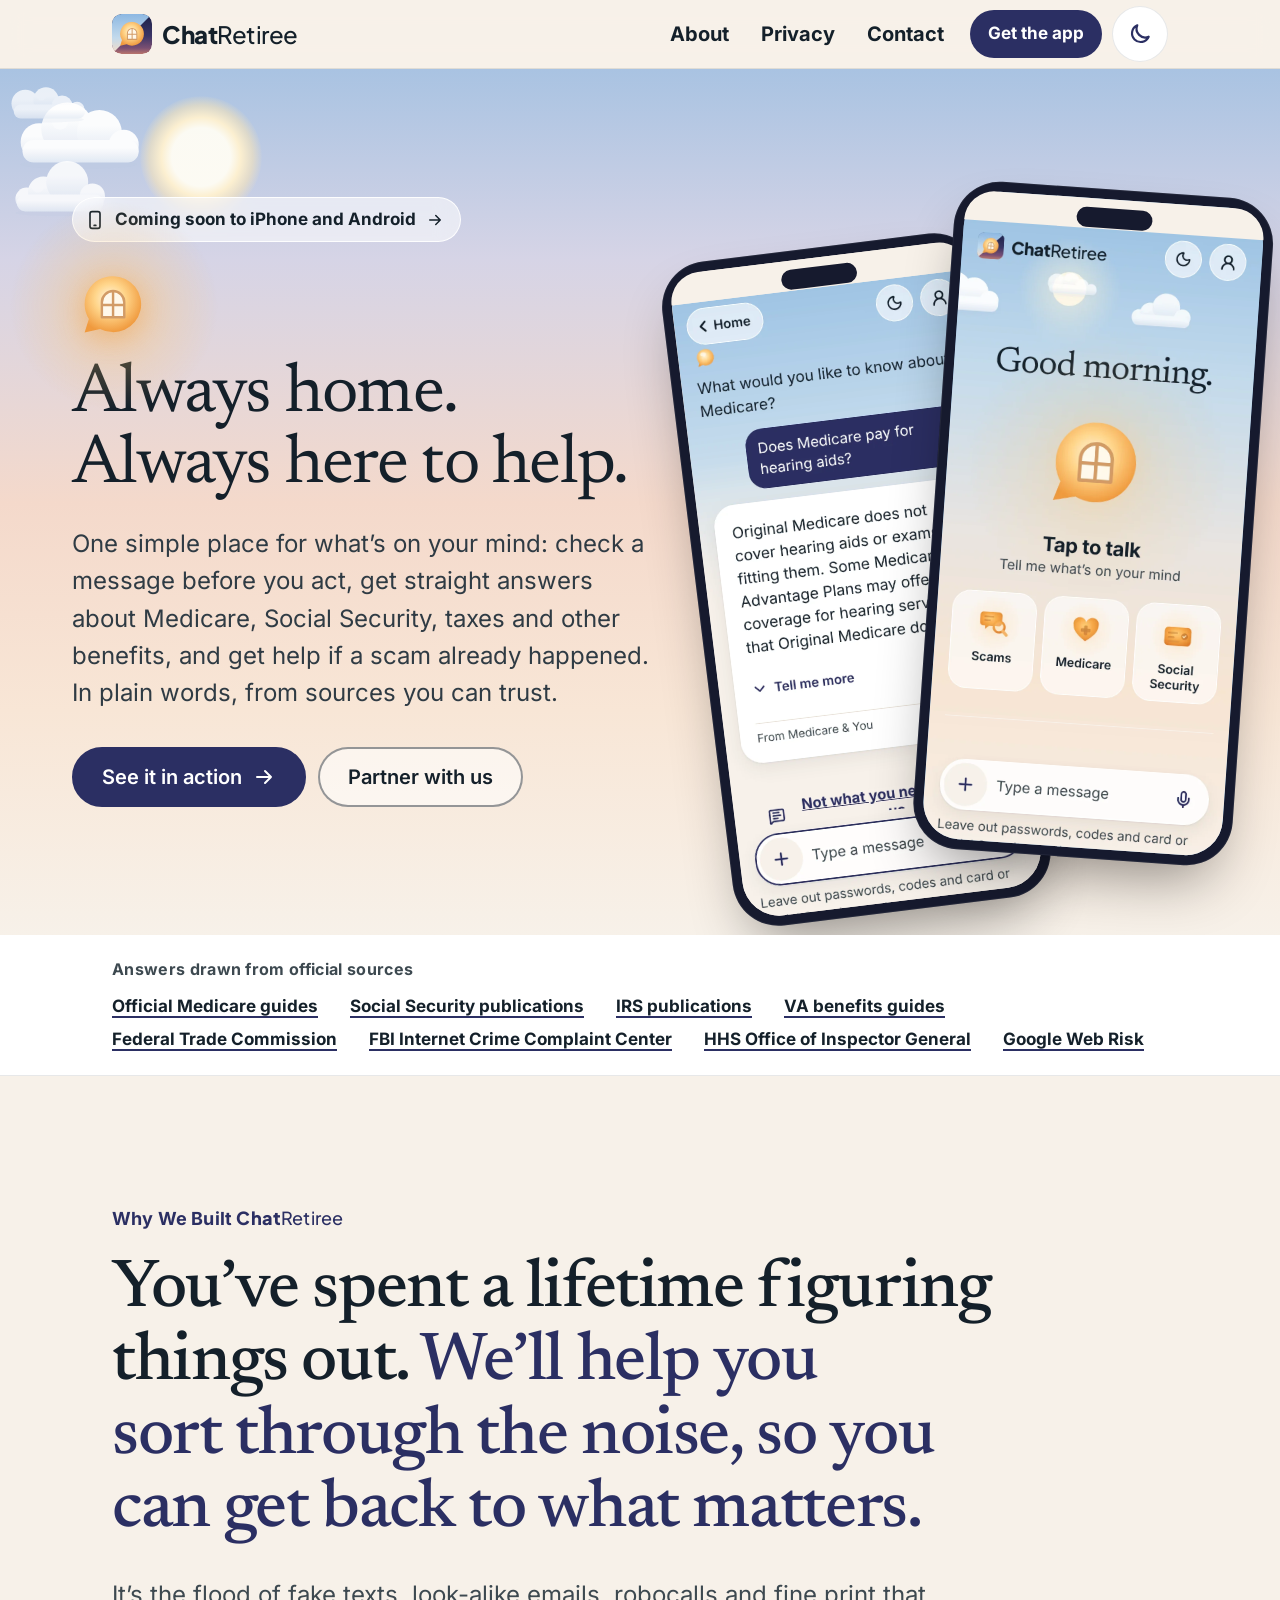
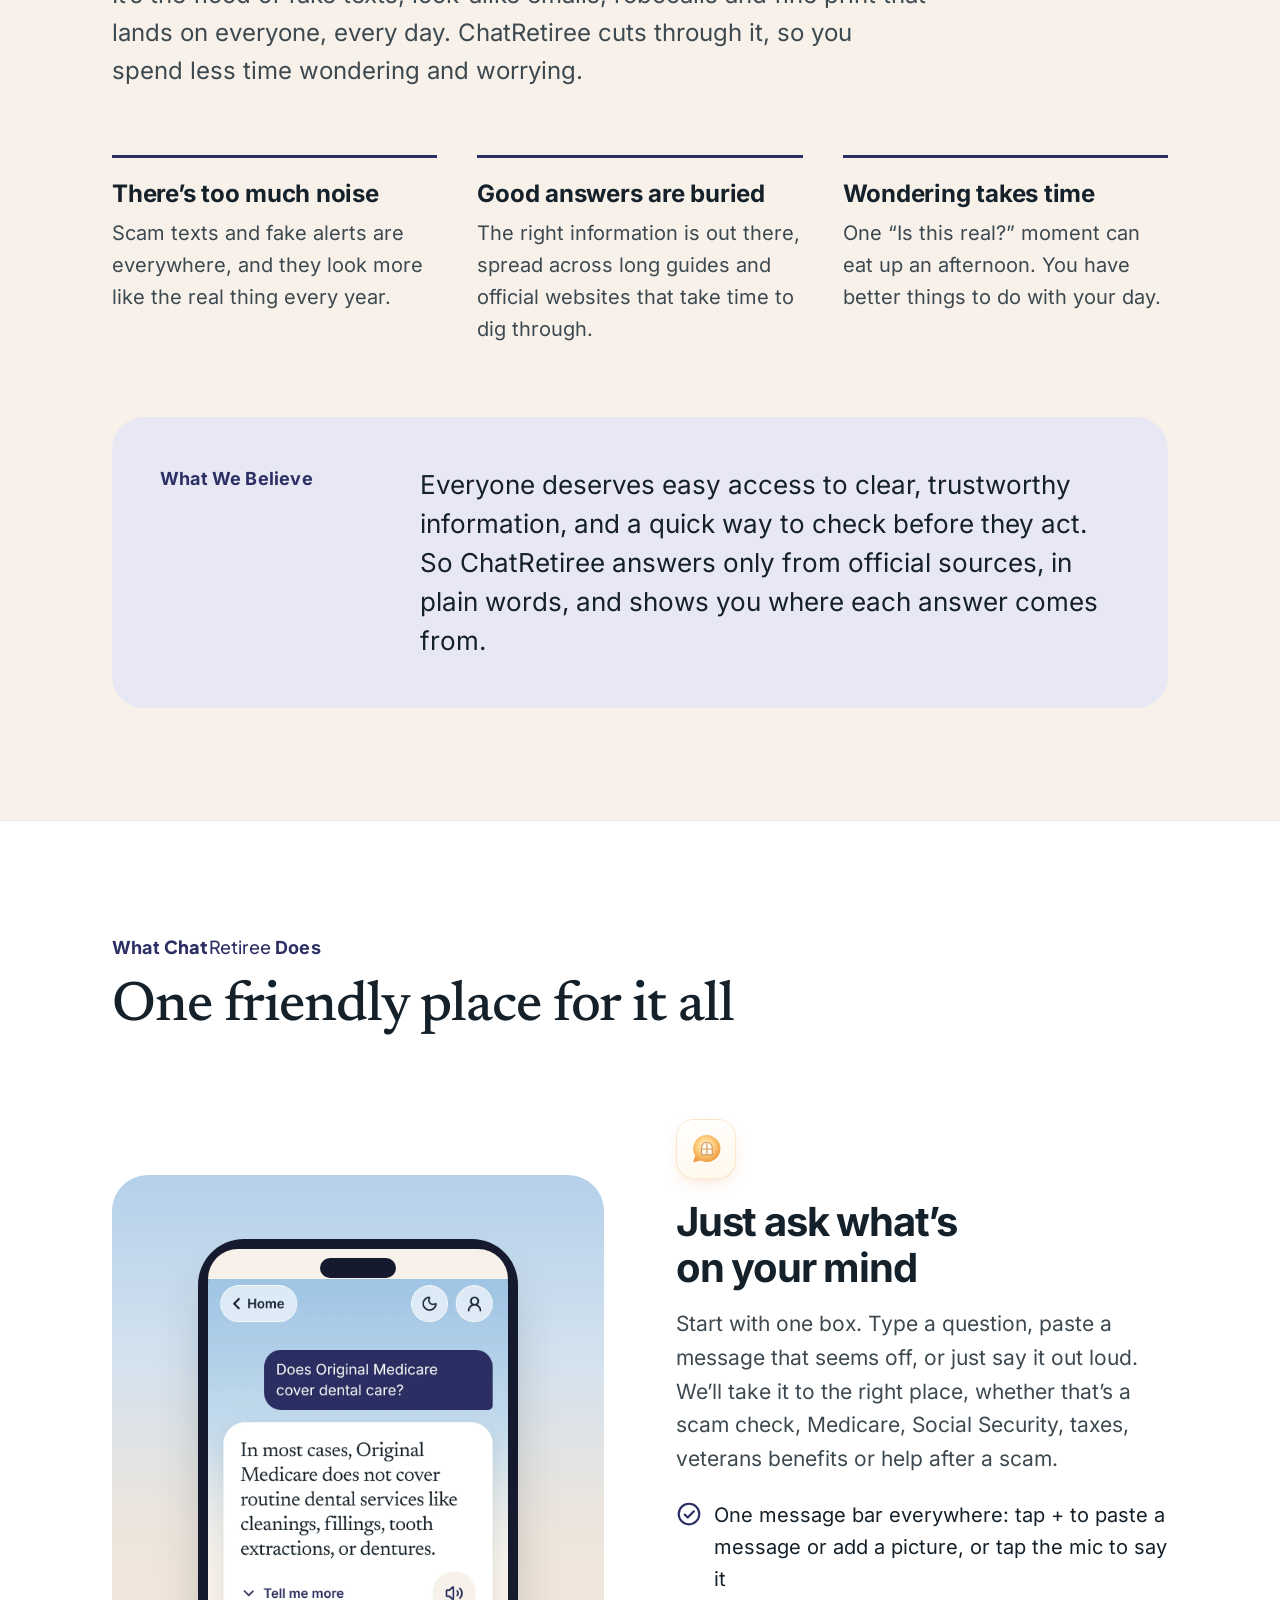
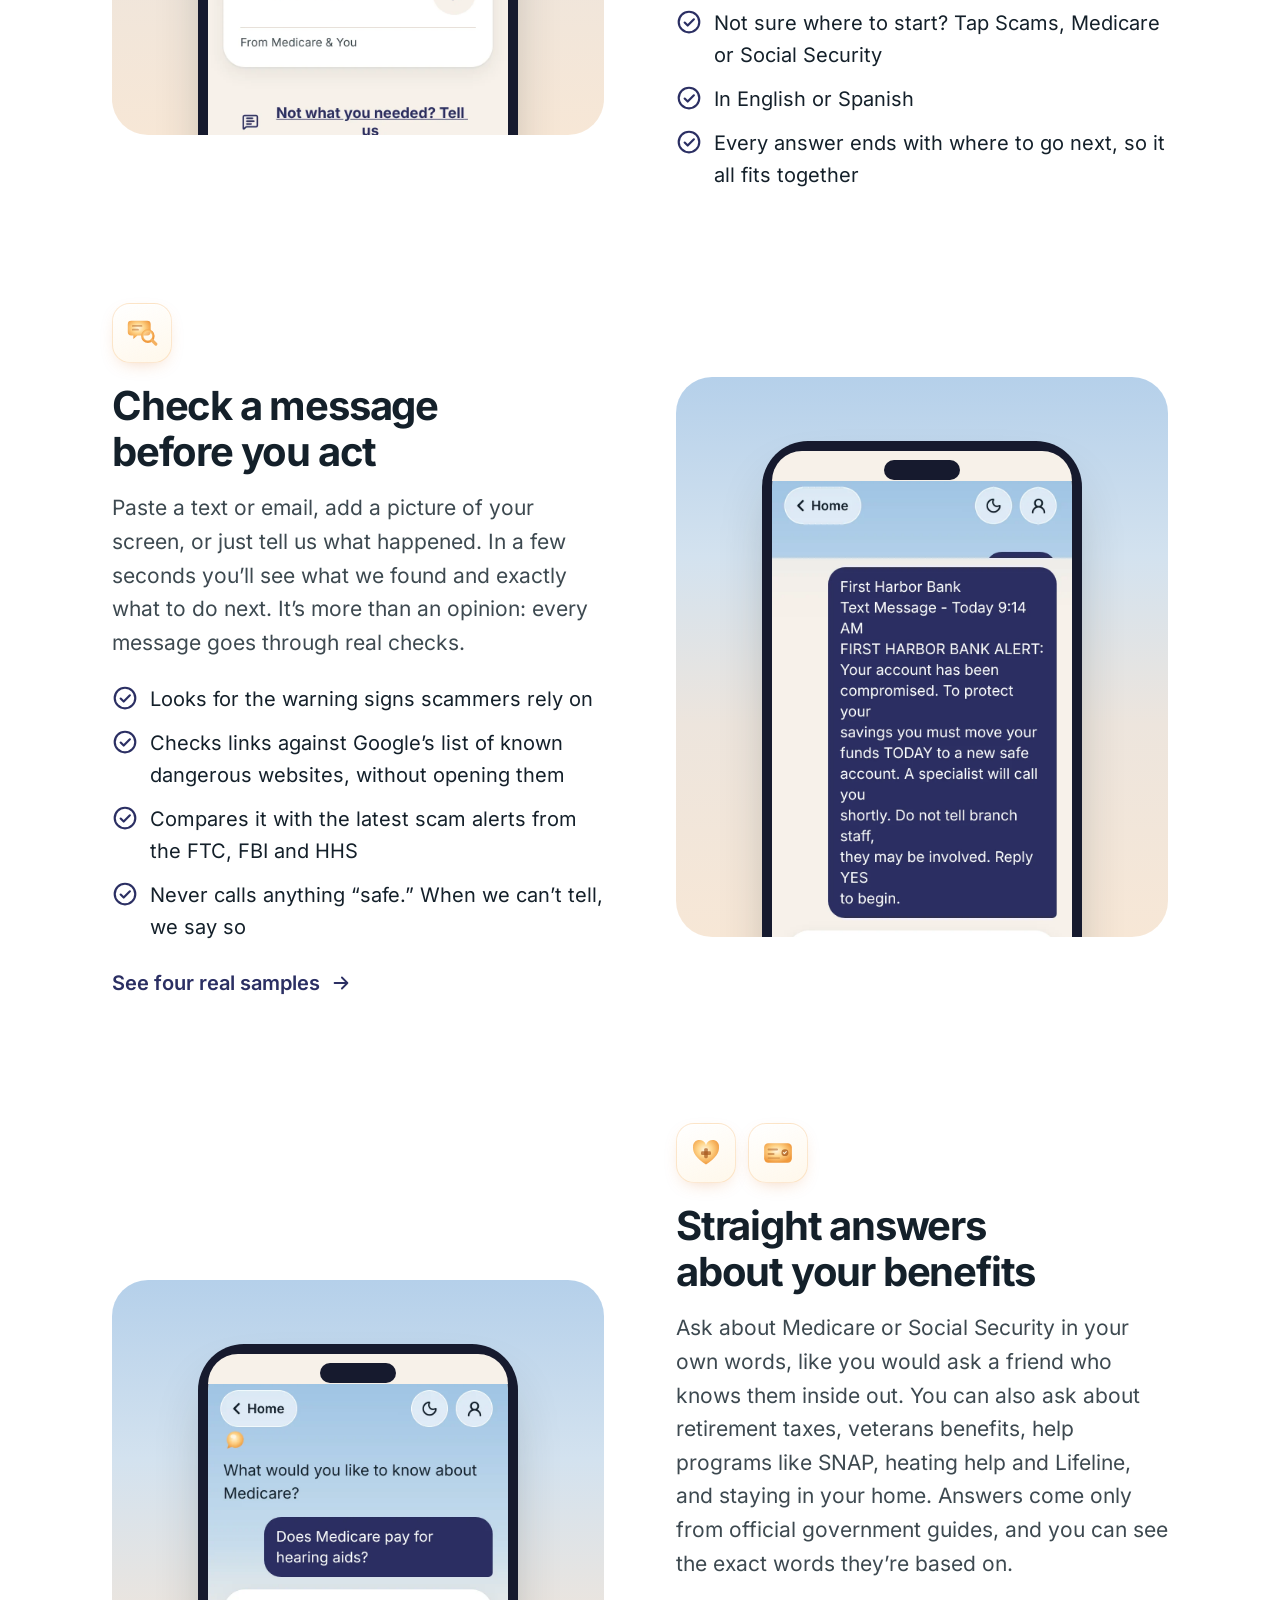
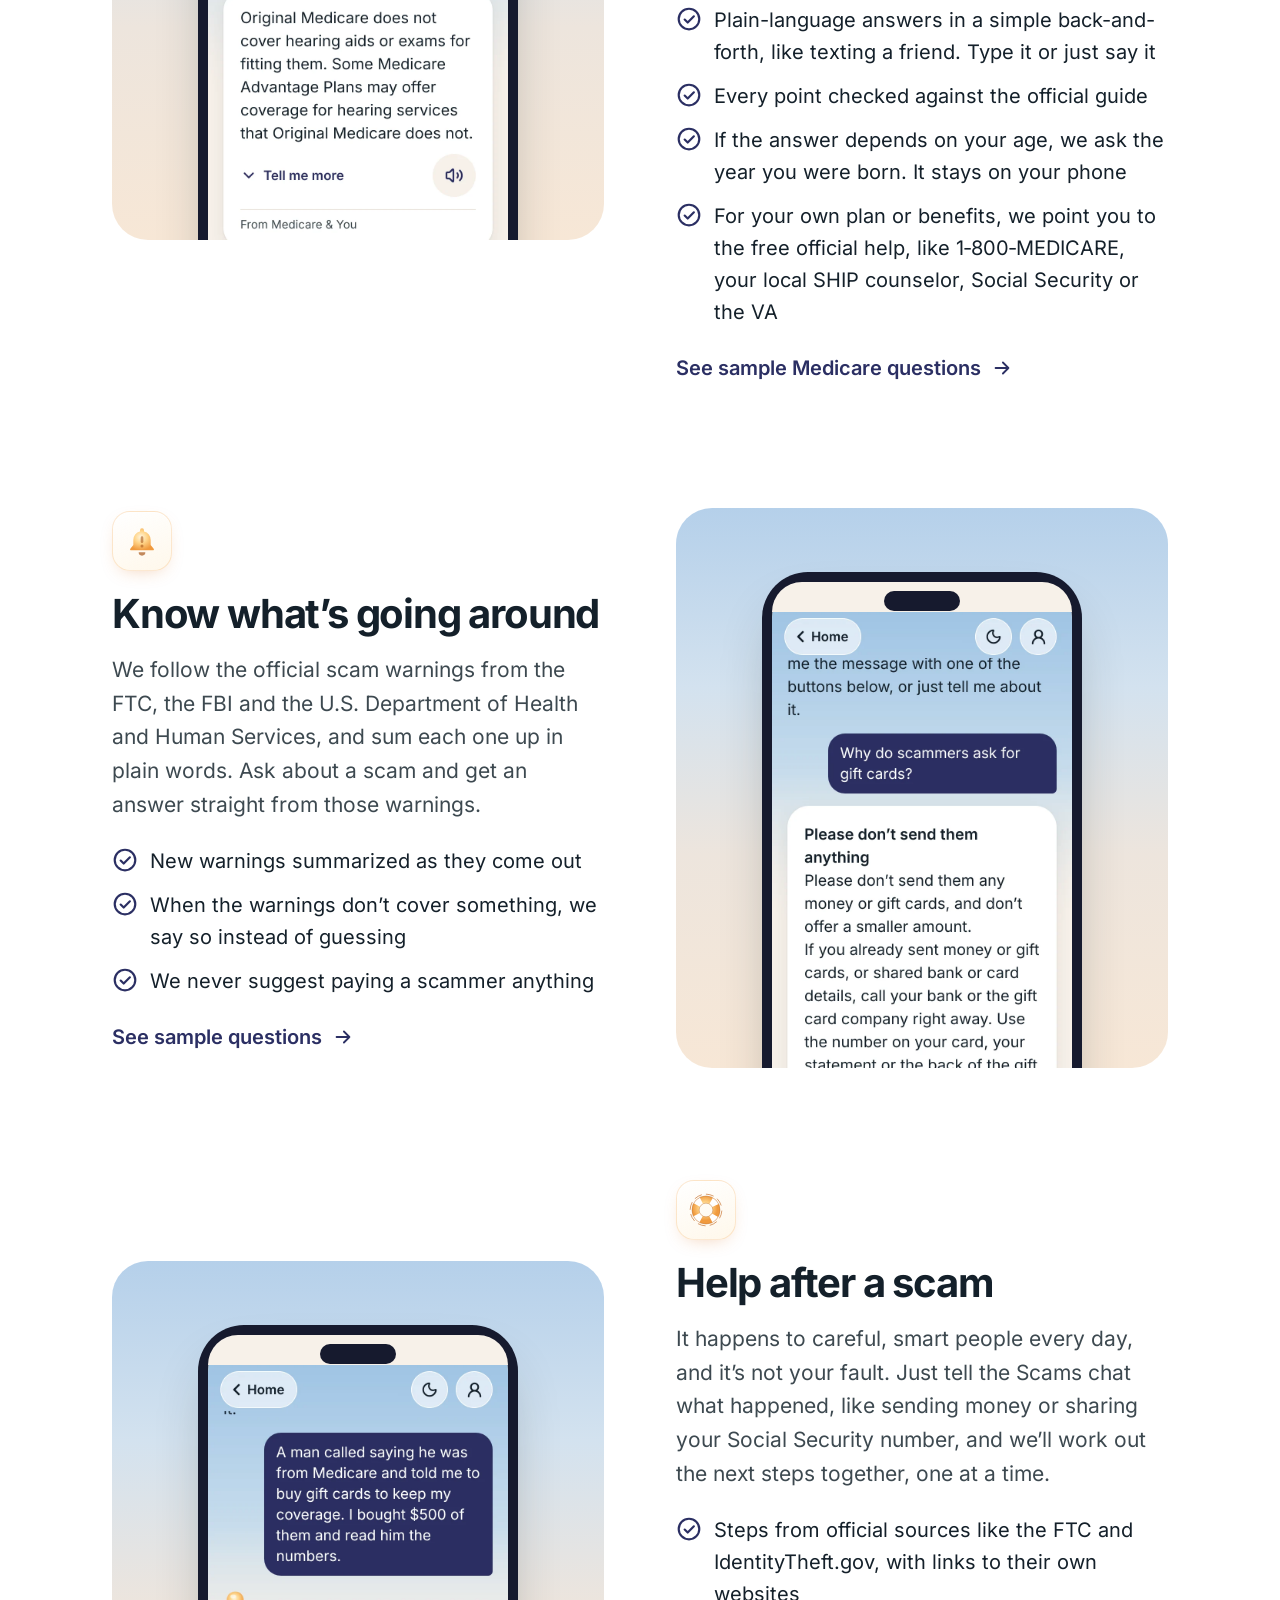
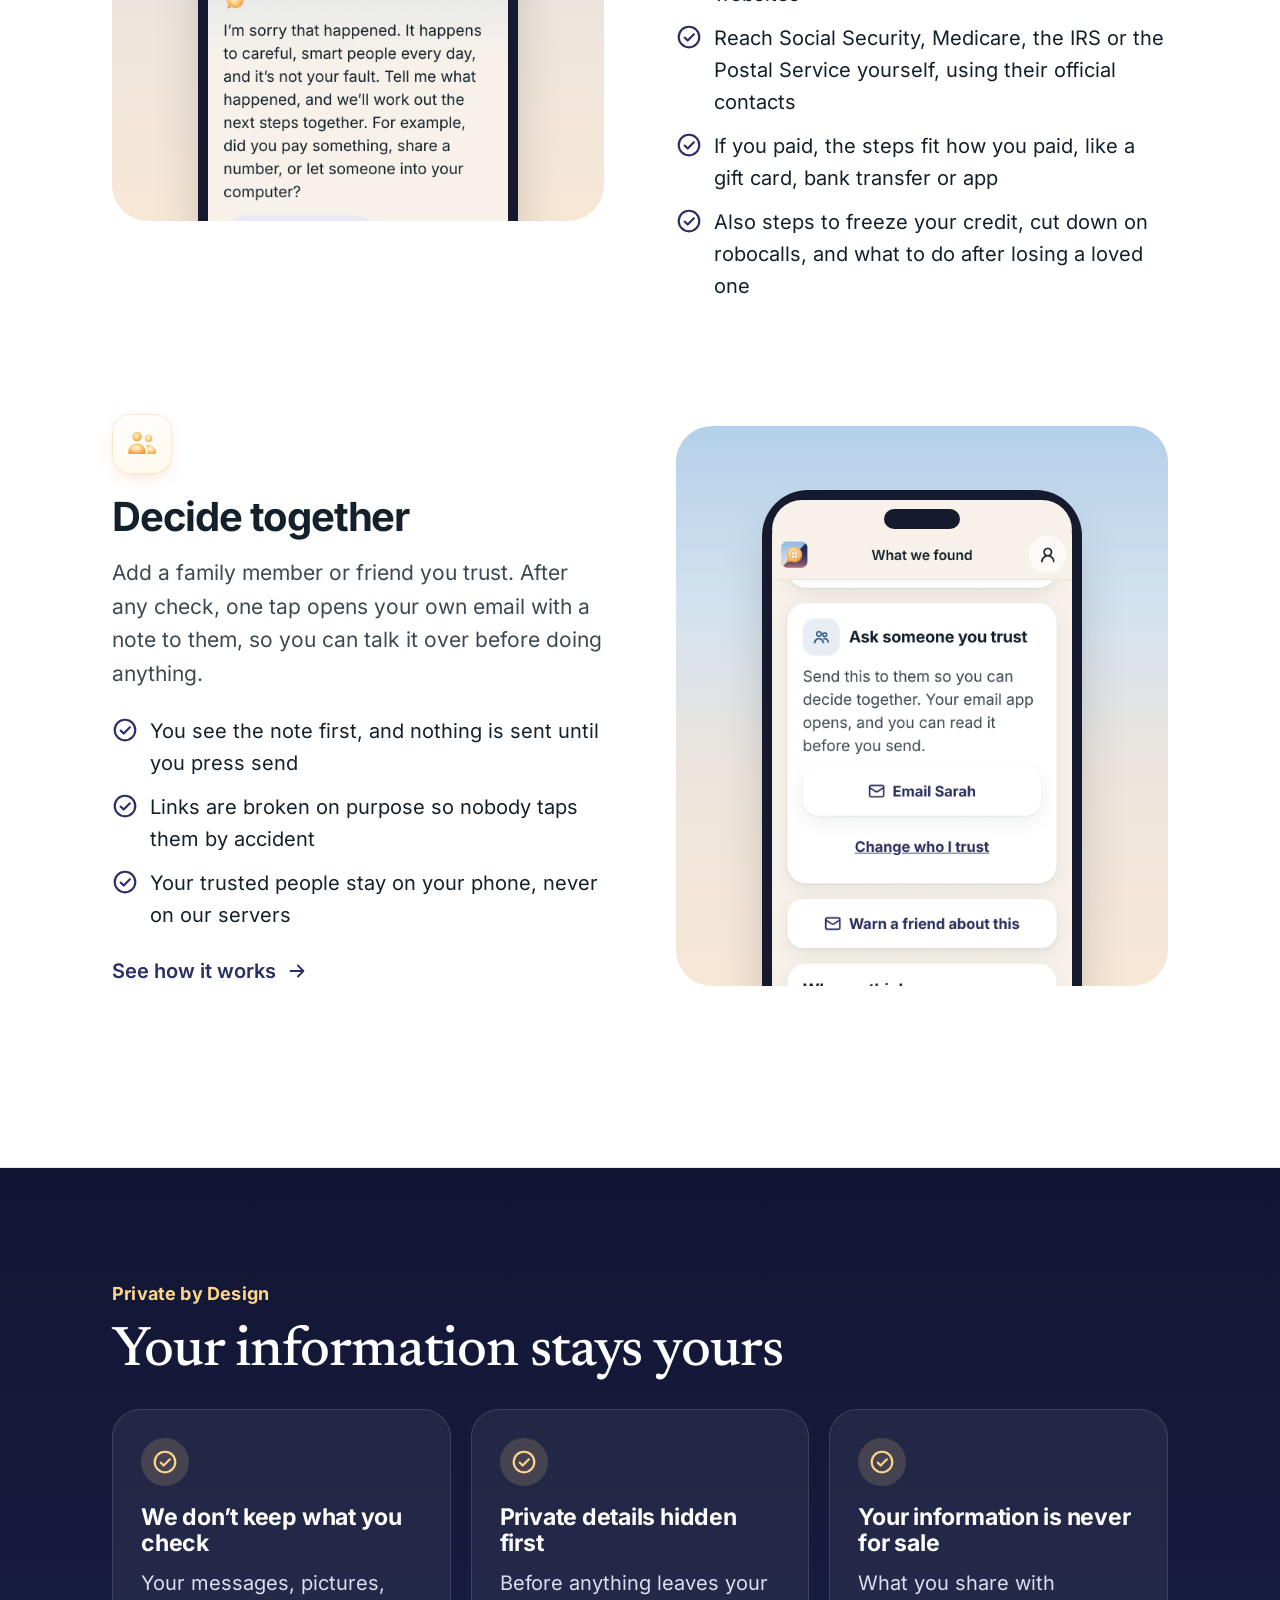
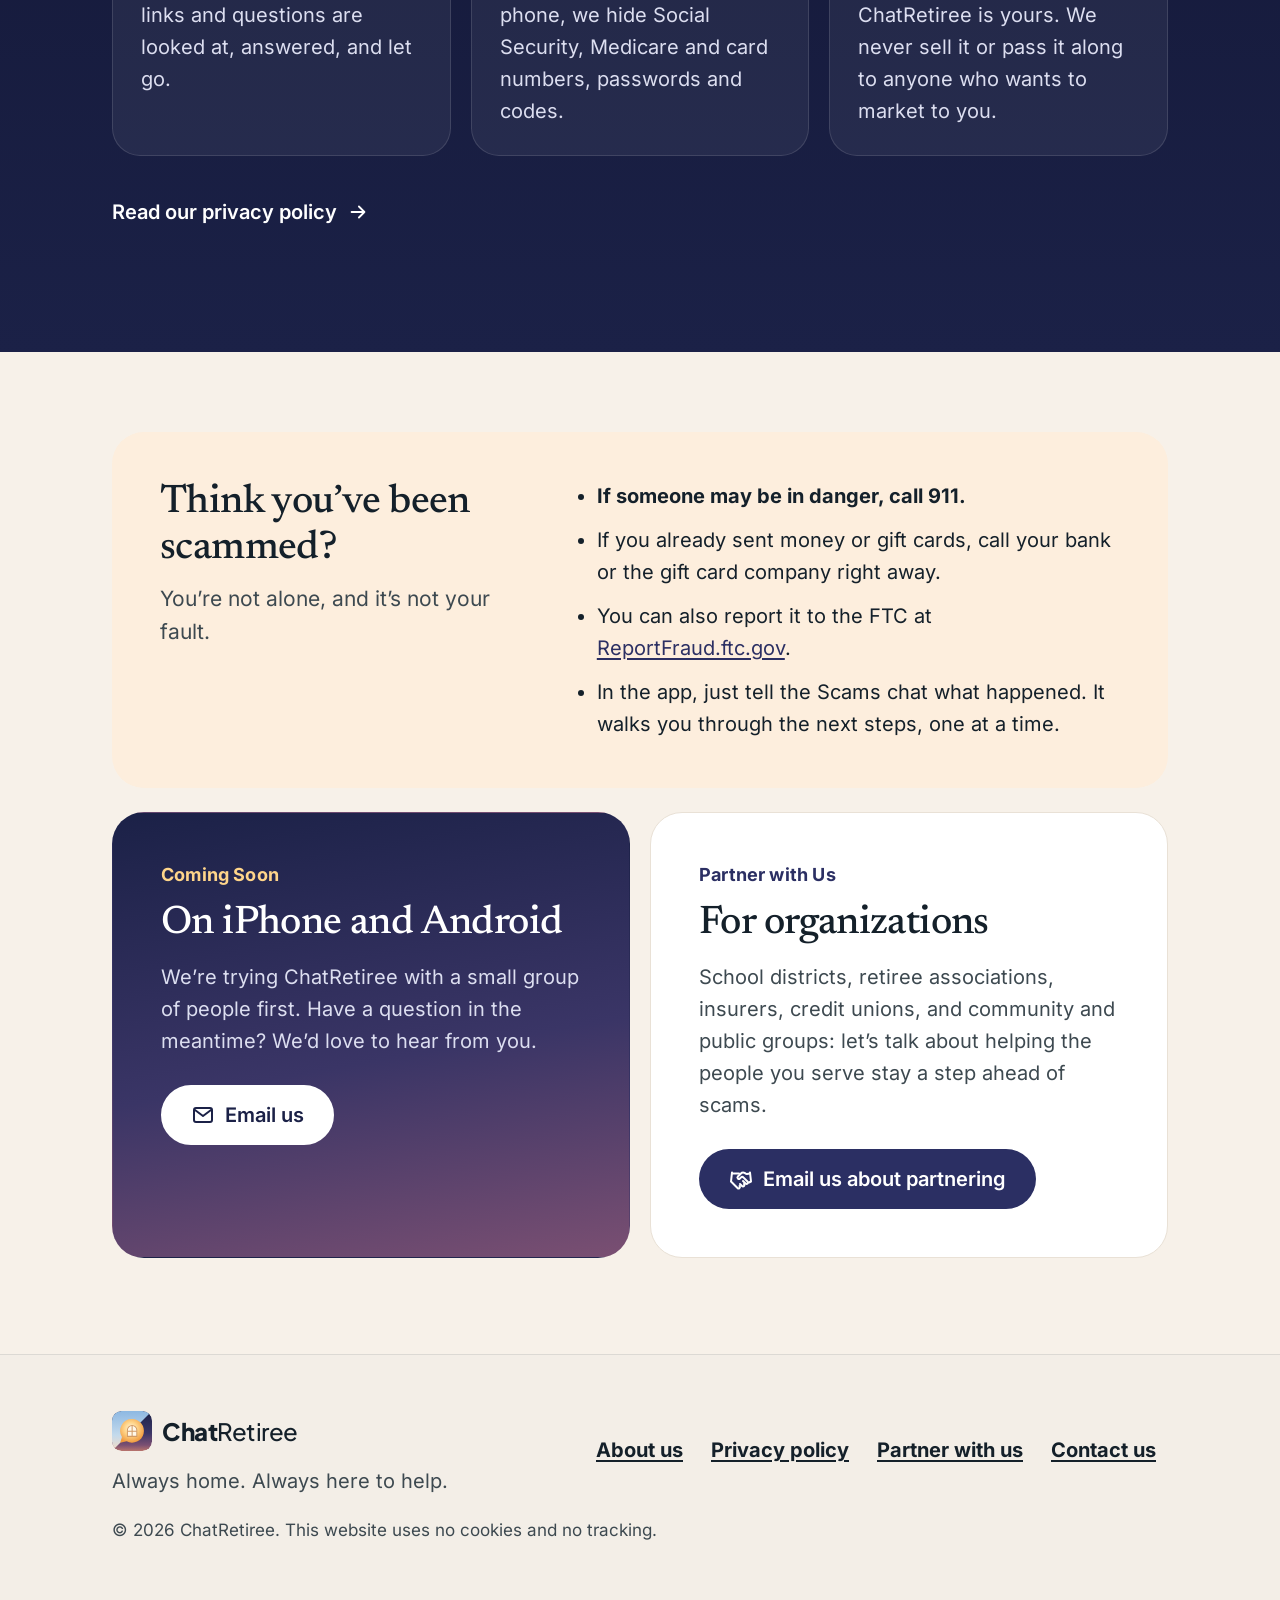
==== commit b029abae: "Today's app screens (no topic label) and wording for the new topics - Every app screen retaken from " ====
--- a/index.html
+++ b/index.html
@@ -8,14 +8,14 @@
 <meta name="theme-color" content="#F7F1E9">
 <meta property="og:title" content="ChatRetiree: always home, always here to help">
 <meta property="og:description" content="ChatRetiree is like a friend you can ask when a text, email or call doesn’t feel right. Coming soon to iPhone and Android.">
-<meta property="og:image" content="https://chatretiree.com/assets/icon.png?v=46">
-<link rel="icon" href="assets/favicon.png?v=46" type="image/png">
-<link rel="apple-touch-icon" href="assets/icon.png?v=46">
+<meta property="og:image" content="https://chatretiree.com/assets/icon.png?v=47">
+<link rel="icon" href="assets/favicon.png?v=47" type="image/png">
+<link rel="apple-touch-icon" href="assets/icon.png?v=47">
 <link rel="preload" href="assets/fonts/Inter_400Regular.woff2" as="font" type="font/woff2" crossorigin>
 <link rel="preload" href="assets/fonts/Inter_700Bold.woff2" as="font" type="font/woff2" crossorigin>
 <link rel="preload" href="assets/fonts/Newsreader_400Regular.woff2" as="font" type="font/woff2" crossorigin>
-<link rel="stylesheet" href="assets/site.css?v=46">
-<script src="assets/site.js?v=46"></script>
+<link rel="stylesheet" href="assets/site.css?v=47">
+<script src="assets/site.js?v=47"></script>
 
 </head>
 <body>
@@ -41,7 +41,7 @@
       <a class="h-pill" href="app/"><svg viewBox="0 0 24 24" fill="none" stroke="currentColor" stroke-width="2" stroke-linecap="round" stroke-linejoin="round" aria-hidden="true" focusable="false"><rect x="6" y="2" width="12" height="20" rx="2.5"/><path d="M11 18.5h2"/></svg>Coming soon to iPhone and Android<svg viewBox="0 0 24 24" fill="none" stroke="currentColor" stroke-width="2" stroke-linecap="round" stroke-linejoin="round" aria-hidden="true" focusable="false"><path d="M5 12h14M13 6l6 6-6 6"/></svg></a>
       <div class="porch" aria-hidden="true"><span class="porch-halo"></span><svg viewBox="16 20 90 76" aria-hidden="true" focusable="false"><path d="M60 26a30 30 0 1 1-13.8 56.6L29.5 86.5l4.6-14.6A30 30 0 0 1 60 26z" fill="url(#crGlow)"/><path d="M48 70V54a12 12 0 0 1 24 0v16z" fill="#FFF8EA" stroke="#D29B66" stroke-width="2.6" stroke-linejoin="round"/><path d="M60 42v28M48 57h24" stroke="#D29B66" stroke-width="2.6"/></svg></div>
       <h1 id="hero-h"><span>Always home.</span> <span>Always here to help.</span></h1>
-      <p class="h-lead">One simple place for what’s on your mind: check a message before you act, get straight answers about Medicare and Social Security, and get help if a scam already happened. In plain words, from sources you can trust.</p>
+      <p class="h-lead">One simple place for what’s on your mind: check a message before you act, get straight answers about Medicare, Social Security, taxes and other benefits, and get help if a scam already happened. In plain words, from sources you can trust.</p>
       <div class="h-actions">
         <a class="btn h-btn-light" href="#help">See it in action<svg viewBox="0 0 24 24" fill="none" stroke="currentColor" stroke-width="2" stroke-linecap="round" stroke-linejoin="round" aria-hidden="true" focusable="false"><path d="M5 12h14M13 6l6 6-6 6"/></svg></a>
         <a class="btn h-btn-ghost" href="#partner">Partner with us</a>
@@ -49,10 +49,10 @@
     </div>
     <div class="h-phones">
       <figure class="h-ph h-ph-back">
-        <div class="h-ph-screen"><img src="assets/app/medicare-signup.webp?v=46" width="390" height="844" fetchpriority="high" alt="The app answering a Medicare question: When can I sign up for Medicare? Your Initial Enrollment Period is a 7-month window that starts 3 months before the month you turn 65, includes your birthday month, and ends 3 months after."></div>
+        <div class="h-ph-screen"><img src="assets/app/medicare-hearing.webp?v=47" width="390" height="844" fetchpriority="high" alt="The app answering a Medicare question: Does Medicare pay for hearing aids? Original Medicare does not cover hearing aids or exams for fitting them. Some Medicare Advantage Plans may offer coverage for hearing services that Original Medicare does not."></div>
       </figure>
       <figure class="h-ph h-ph-front h-ph-home">
-        <div class="h-ph-screen"><img class="day-only" src="assets/app/home.webp?v=46" width="390" height="844" alt="The app’s home screen: What’s on your mind? Ask about Medicare, Social Security or scams, or share a message that seems off. Below it is the message bar with a plus button, a box and a microphone. Below it are example questions and sections for staying safe from scams and your benefits." fetchpriority="high"><img class="night-only" src="assets/app/home-night.webp?v=46" width="390" height="844" alt=""></div>
+        <div class="h-ph-screen"><img class="day-only" src="assets/app/home.webp?v=47" width="390" height="844" alt="The app’s home screen: What’s on your mind? Ask about Medicare, Social Security or scams, or share a message that seems off. Below it is the message bar with a plus button, a box and a microphone. Below it are example questions and sections for staying safe from scams and your benefits." fetchpriority="high"><img class="night-only" src="assets/app/home-night.webp?v=47" width="390" height="844" alt=""></div>
       </figure>
     </div>
   </div>
@@ -64,6 +64,8 @@
     <ul class="h-sources-list">
       <li><a href="https://www.medicare.gov/" rel="noopener">Official Medicare guides</a></li>
       <li><a href="https://www.ssa.gov/pubs/" rel="noopener">Social Security publications</a></li>
+      <li><a href="https://www.irs.gov/" rel="noopener">IRS publications</a></li>
+      <li><a href="https://www.va.gov/" rel="noopener">VA benefits guides</a></li>
       <li><a href="https://consumer.ftc.gov/consumer-alerts" rel="noopener">Federal Trade Commission</a></li>
       <li><a href="https://www.ic3.gov/" rel="noopener">FBI Internet Crime Complaint Center</a></li>
       <li><a href="https://oig.hhs.gov/" rel="noopener">HHS Office of Inspector General</a></li>
@@ -100,14 +102,15 @@
       <div class="h-row-copy">
         <span class="icon gl"><svg viewBox="0 0 120 120" aria-hidden="true" focusable="false"><g transform="translate(60 60) scale(1.35) translate(-58 -57)"><path d="M60 26a30 30 0 1 1-13.8 56.6L29.5 86.5l4.6-14.6A30 30 0 0 1 60 26z" fill="url(#crGlow)"/><path d="M48 70V54a12 12 0 0 1 24 0v16z" fill="#FFF8EA" stroke="#D29B66" stroke-width="2.6" stroke-linejoin="round"/><path d="M60 42v28M48 57h24" stroke="#D29B66" stroke-width="2.6"/></g></svg></span>
         <h3>Just ask what’s on your mind</h3>
-        <p>Start with one box. Type a question, paste a message that seems off, or just say it out loud. We’ll take it to the right place, whether that’s a scam check, Medicare, Social Security or help after a scam.</p>
+        <p>Start with one box. Type a question, paste a message that seems off, or just say it out loud. We’ll take it to the right place, whether that’s a scam check, Medicare, Social Security, taxes, veterans benefits or help after a scam.</p>
         <ul class="h-ticks">
           <li><svg viewBox="0 0 24 24" fill="none" stroke="currentColor" stroke-width="2" stroke-linecap="round" stroke-linejoin="round" aria-hidden="true" focusable="false"><circle cx="12" cy="12" r="9.5"/><path d="m8 12.5 2.8 2.8L16.5 9.5"/></svg>One message bar everywhere: tap + to paste a message or add a picture, or tap the mic to say it</li>
-          <li><svg viewBox="0 0 24 24" fill="none" stroke="currentColor" stroke-width="2" stroke-linecap="round" stroke-linejoin="round" aria-hidden="true" focusable="false"><circle cx="12" cy="12" r="9.5"/><path d="m8 12.5 2.8 2.8L16.5 9.5"/></svg>Not sure where to start? Tap an example question</li>
+          <li><svg viewBox="0 0 24 24" fill="none" stroke="currentColor" stroke-width="2" stroke-linecap="round" stroke-linejoin="round" aria-hidden="true" focusable="false"><circle cx="12" cy="12" r="9.5"/><path d="m8 12.5 2.8 2.8L16.5 9.5"/></svg>Not sure where to start? Tap Scams, Medicare or Social Security</li>
+          <li><svg viewBox="0 0 24 24" fill="none" stroke="currentColor" stroke-width="2" stroke-linecap="round" stroke-linejoin="round" aria-hidden="true" focusable="false"><circle cx="12" cy="12" r="9.5"/><path d="m8 12.5 2.8 2.8L16.5 9.5"/></svg>In English or Spanish</li>
           <li><svg viewBox="0 0 24 24" fill="none" stroke="currentColor" stroke-width="2" stroke-linecap="round" stroke-linejoin="round" aria-hidden="true" focusable="false"><circle cx="12" cy="12" r="9.5"/><path d="m8 12.5 2.8 2.8L16.5 9.5"/></svg>Every answer ends with where to go next, so it all fits together</li>
         </ul>
       </div>
-      <div class="h-row-art t-teal-bg"><figure class="h-ph"><div class="h-ph-screen"><img src="assets/app/ask.webp?v=46" width="390" height="844" alt="Someone typed on Home: Does Original Medicare cover dental care? The app answers in the Medicare chat: In most cases, Original Medicare does not cover routine dental services like cleanings, fillings, tooth extractions, or dentures. Below are Tell me more and From Medicare &amp; You."></div></figure></div>
+      <div class="h-row-art t-teal-bg"><figure class="h-ph"><div class="h-ph-screen"><img src="assets/app/ask.webp?v=47" width="390" height="844" alt="Someone typed on Home: Does Original Medicare cover dental care? The app answers in the Medicare chat: In most cases, Original Medicare does not cover routine dental services like cleanings, fillings, tooth extractions, or dentures. Below are Tell me more and From Medicare &amp; You."></div></figure></div>
     </article>
 
     <article class="h-row">
@@ -123,22 +126,23 @@
         </ul>
         <a class="h-link" href="examples/check/">See four real samples<svg viewBox="0 0 24 24" fill="none" stroke="currentColor" stroke-width="2" stroke-linecap="round" stroke-linejoin="round" aria-hidden="true" focusable="false"><path d="M5 12h14M13 6l6 6-6 6"/></svg></a>
       </div>
-      <div class="h-row-art t-teal-bg"><figure class="h-ph"><div class="h-ph-screen"><img src="assets/app/bank.webp?v=46" width="390" height="1597" alt="The app’s answer to a bank text asking to move savings to a safe account: This has the signs of a scam. Don’t reply or move any money. Call your bank using the number on the back of your card."></div></figure></div>
+      <div class="h-row-art t-teal-bg"><figure class="h-ph"><div class="h-ph-screen"><img src="assets/app/bank.webp?v=47" width="390" height="1597" alt="The app’s answer to a bank text asking to move savings to a safe account: This has the signs of a scam. Don’t reply or move any money. Call your bank using the number on the back of your card."></div></figure></div>
     </article>
 
     <article class="h-row h-row-flip">
       <div class="h-row-copy">
         <span class="icon-pair"><span class="icon gl"><svg viewBox="0 0 120 120" aria-hidden="true" focusable="false"><g transform="translate(60 60) scale(1.0) translate(-60 -61.5)"><path d="M60 96C31 77 21 61 21 46.5A19 19 0 0 1 60 38a19 19 0 0 1 39 8.5C99 61 89 77 60 96z" fill="url(#crGlow)"/><rect x="54.5" y="47" width="11" height="30" rx="4" fill="#A8581C" fill-opacity=".7"/><rect x="45" y="56.5" width="30" height="11" rx="4" fill="#A8581C" fill-opacity=".7"/></g></svg></span><span class="icon gl"><svg viewBox="0 0 120 120" aria-hidden="true" focusable="false"><g transform="translate(60 60) scale(1.04) translate(-60 -60)"><rect x="20" y="32" width="80" height="56" rx="12" fill="url(#crGlow)"/><rect x="30" y="47" width="30" height="5.5" rx="2.75" fill="#A8581C" fill-opacity=".5"/><rect x="30" y="60" width="20" height="5.5" rx="2.75" fill="#A8581C" fill-opacity=".5"/><rect x="30" y="72" width="36" height="5.5" rx="2.75" fill="#A8581C" fill-opacity=".3"/><circle cx="80" cy="59" r="10" fill="#A8581C" fill-opacity=".75"/><path d="M75.5 59l3 3 5.5-6" stroke="#FFF6DF" stroke-width="3" stroke-linecap="round" stroke-linejoin="round" fill="none"/></g></svg></span></span>
         <h3>Straight answers about your benefits</h3>
-        <p>Ask about Medicare or Social Security in your own words, like you would ask a friend who knows them inside out. Answers come only from the official Medicare guides and Social Security publications, and you can see the exact words they’re based on.</p>
+        <p>Ask about Medicare or Social Security in your own words, like you would ask a friend who knows them inside out. You can also ask about retirement taxes, veterans benefits, help programs like SNAP, heating help and Lifeline, and staying in your home. Answers come only from official government guides, and you can see the exact words they’re based on.</p>
         <ul class="h-ticks">
           <li><svg viewBox="0 0 24 24" fill="none" stroke="currentColor" stroke-width="2" stroke-linecap="round" stroke-linejoin="round" aria-hidden="true" focusable="false"><circle cx="12" cy="12" r="9.5"/><path d="m8 12.5 2.8 2.8L16.5 9.5"/></svg>Plain-language answers in a simple back-and-forth, like texting a friend. Type it or just say it</li>
           <li><svg viewBox="0 0 24 24" fill="none" stroke="currentColor" stroke-width="2" stroke-linecap="round" stroke-linejoin="round" aria-hidden="true" focusable="false"><circle cx="12" cy="12" r="9.5"/><path d="m8 12.5 2.8 2.8L16.5 9.5"/></svg>Every point checked against the official guide</li>
-          <li><svg viewBox="0 0 24 24" fill="none" stroke="currentColor" stroke-width="2" stroke-linecap="round" stroke-linejoin="round" aria-hidden="true" focusable="false"><circle cx="12" cy="12" r="9.5"/><path d="m8 12.5 2.8 2.8L16.5 9.5"/></svg>For your own plan or benefits, we point you to the free official help: 1‑800‑MEDICARE, your local SHIP counselor, or Social Security</li>
+          <li><svg viewBox="0 0 24 24" fill="none" stroke="currentColor" stroke-width="2" stroke-linecap="round" stroke-linejoin="round" aria-hidden="true" focusable="false"><circle cx="12" cy="12" r="9.5"/><path d="m8 12.5 2.8 2.8L16.5 9.5"/></svg>If the answer depends on your age, we ask the year you were born. It stays on your phone</li>
+          <li><svg viewBox="0 0 24 24" fill="none" stroke="currentColor" stroke-width="2" stroke-linecap="round" stroke-linejoin="round" aria-hidden="true" focusable="false"><circle cx="12" cy="12" r="9.5"/><path d="m8 12.5 2.8 2.8L16.5 9.5"/></svg>For your own plan or benefits, we point you to the free official help, like 1‑800‑MEDICARE, your local SHIP counselor, Social Security or the VA</li>
         </ul>
         <a class="h-link" href="examples/medicare/">See sample Medicare questions<svg viewBox="0 0 24 24" fill="none" stroke="currentColor" stroke-width="2" stroke-linecap="round" stroke-linejoin="round" aria-hidden="true" focusable="false"><path d="M5 12h14M13 6l6 6-6 6"/></svg></a>
       </div>
-      <div class="h-row-art t-blue-bg"><figure class="h-ph"><div class="h-ph-screen"><img src="assets/app/medicare-hearing.webp?v=46" width="390" height="844" alt="Question: Does Medicare pay for hearing aids? The app’s answer: Original Medicare does not cover hearing aids or exams for fitting them. Some Medicare Advantage Plans may offer coverage for hearing services. A box at the bottom lets you ask a follow-up by typing or speaking."></div></figure></div>
+      <div class="h-row-art t-blue-bg"><figure class="h-ph"><div class="h-ph-screen"><img src="assets/app/medicare-hearing.webp?v=47" width="390" height="844" alt="Question: Does Medicare pay for hearing aids? The app’s answer: Original Medicare does not cover hearing aids or exams for fitting them. Some Medicare Advantage Plans may offer coverage for hearing services. A box at the bottom lets you ask a follow-up by typing or speaking."></div></figure></div>
     </article>
 
     <article class="h-row">
@@ -153,7 +157,7 @@
         </ul>
         <a class="h-link" href="examples/scams/">See sample questions<svg viewBox="0 0 24 24" fill="none" stroke="currentColor" stroke-width="2" stroke-linecap="round" stroke-linejoin="round" aria-hidden="true" focusable="false"><path d="M5 12h14M13 6l6 6-6 6"/></svg></a>
       </div>
-      <div class="h-row-art t-clay-bg"><figure class="h-ph"><div class="h-ph-screen"><img src="assets/app/scam-giftcards.webp?v=46" width="390" height="844" alt="Question: Why do scammers ask for gift cards? The app replies like a text conversation: Please don’t send them any money or gift cards, and don’t offer a smaller amount. If you already sent money or gift cards, call your bank or the gift card company right away. A box at the bottom lets you ask another question."></div></figure></div>
+      <div class="h-row-art t-clay-bg"><figure class="h-ph"><div class="h-ph-screen"><img src="assets/app/scam-giftcards.webp?v=47" width="390" height="844" alt="Question: Why do scammers ask for gift cards? The app replies like a text conversation: Please don’t send them any money or gift cards, and don’t offer a smaller amount. If you already sent money or gift cards, call your bank or the gift card company right away. A box at the bottom lets you ask another question."></div></figure></div>
     </article>
 
     <article class="h-row h-row-flip">
@@ -165,9 +169,10 @@
           <li><svg viewBox="0 0 24 24" fill="none" stroke="currentColor" stroke-width="2" stroke-linecap="round" stroke-linejoin="round" aria-hidden="true" focusable="false"><circle cx="12" cy="12" r="9.5"/><path d="m8 12.5 2.8 2.8L16.5 9.5"/></svg>Steps from official sources like the FTC and IdentityTheft.gov, with links to their own websites</li>
           <li><svg viewBox="0 0 24 24" fill="none" stroke="currentColor" stroke-width="2" stroke-linecap="round" stroke-linejoin="round" aria-hidden="true" focusable="false"><circle cx="12" cy="12" r="9.5"/><path d="m8 12.5 2.8 2.8L16.5 9.5"/></svg>Reach Social Security, Medicare, the IRS or the Postal Service yourself, using their official contacts</li>
           <li><svg viewBox="0 0 24 24" fill="none" stroke="currentColor" stroke-width="2" stroke-linecap="round" stroke-linejoin="round" aria-hidden="true" focusable="false"><circle cx="12" cy="12" r="9.5"/><path d="m8 12.5 2.8 2.8L16.5 9.5"/></svg>If you paid, the steps fit how you paid, like a gift card, bank transfer or app</li>
-        </ul>
-      </div>
-      <div class="h-row-art t-blue-bg"><figure class="h-ph"><div class="h-ph-screen"><img src="assets/app/help.webp?v=46" width="390" height="844" alt="The Scams chat. Someone writes: A man called saying he was from Medicare and told me to buy gift cards to keep my coverage. I bought $500 of them and read him the numbers. The app replies: I’m sorry that happened. It happens to careful, smart people every day, and it’s not your fault. Tell me what happened, and we’ll work out the next steps together. Below are choices like I paid or sent money and I gave my Social Security number."></div></figure></div>
+          <li><svg viewBox="0 0 24 24" fill="none" stroke="currentColor" stroke-width="2" stroke-linecap="round" stroke-linejoin="round" aria-hidden="true" focusable="false"><circle cx="12" cy="12" r="9.5"/><path d="m8 12.5 2.8 2.8L16.5 9.5"/></svg>Also steps to freeze your credit, cut down on robocalls, and what to do after losing a loved one</li>
+        </ul>
+      </div>
+      <div class="h-row-art t-blue-bg"><figure class="h-ph"><div class="h-ph-screen"><img src="assets/app/help.webp?v=47" width="390" height="844" alt="The Scams chat. Someone writes: A man called saying he was from Medicare and told me to buy gift cards to keep my coverage. I bought $500 of them and read him the numbers. The app replies: I’m sorry that happened. It happens to careful, smart people every day, and it’s not your fault. Tell me what happened, and we’ll work out the next steps together. Below are choices like I paid or sent money and I gave my Social Security number."></div></figure></div>
     </article>
 
     <article class="h-row">
@@ -182,7 +187,7 @@
         </ul>
         <a class="h-link" href="examples/trusted/">See how it works<svg viewBox="0 0 24 24" fill="none" stroke="currentColor" stroke-width="2" stroke-linecap="round" stroke-linejoin="round" aria-hidden="true" focusable="false"><path d="M5 12h14M13 6l6 6-6 6"/></svg></a>
       </div>
-      <div class="h-row-art t-sage-bg"><figure class="h-ph"><div class="h-ph-screen"><img src="assets/app/trusted.webp?v=46" width="390" height="844" alt="The app’s result screen with an Email Sarah button to ask someone you trust."></div></figure></div>
+      <div class="h-row-art t-sage-bg"><figure class="h-ph"><div class="h-ph-screen"><img src="assets/app/trusted.webp?v=47" width="390" height="844" alt="The app’s result screen with an Email Sarah button to ask someone you trust."></div></figure></div>
     </article>
   </div>
 </section>
@@ -213,7 +218,7 @@
         <li><strong>If someone may be in danger, call 911.</strong></li>
         <li>If you already sent money or gift cards, call your bank or the gift card company right away.</li>
         <li>You can also report it to the FTC at <a href="https://reportfraud.ftc.gov/" rel="noopener">ReportFraud.ftc.gov</a>.</li>
-        <li>In the app, “Get help after a scam” walks you through the next steps, one at a time.</li>
+        <li>In the app, just tell the Scams chat what happened. It walks you through the next steps, one at a time.</li>
       </ul>
     </div>
   </div>
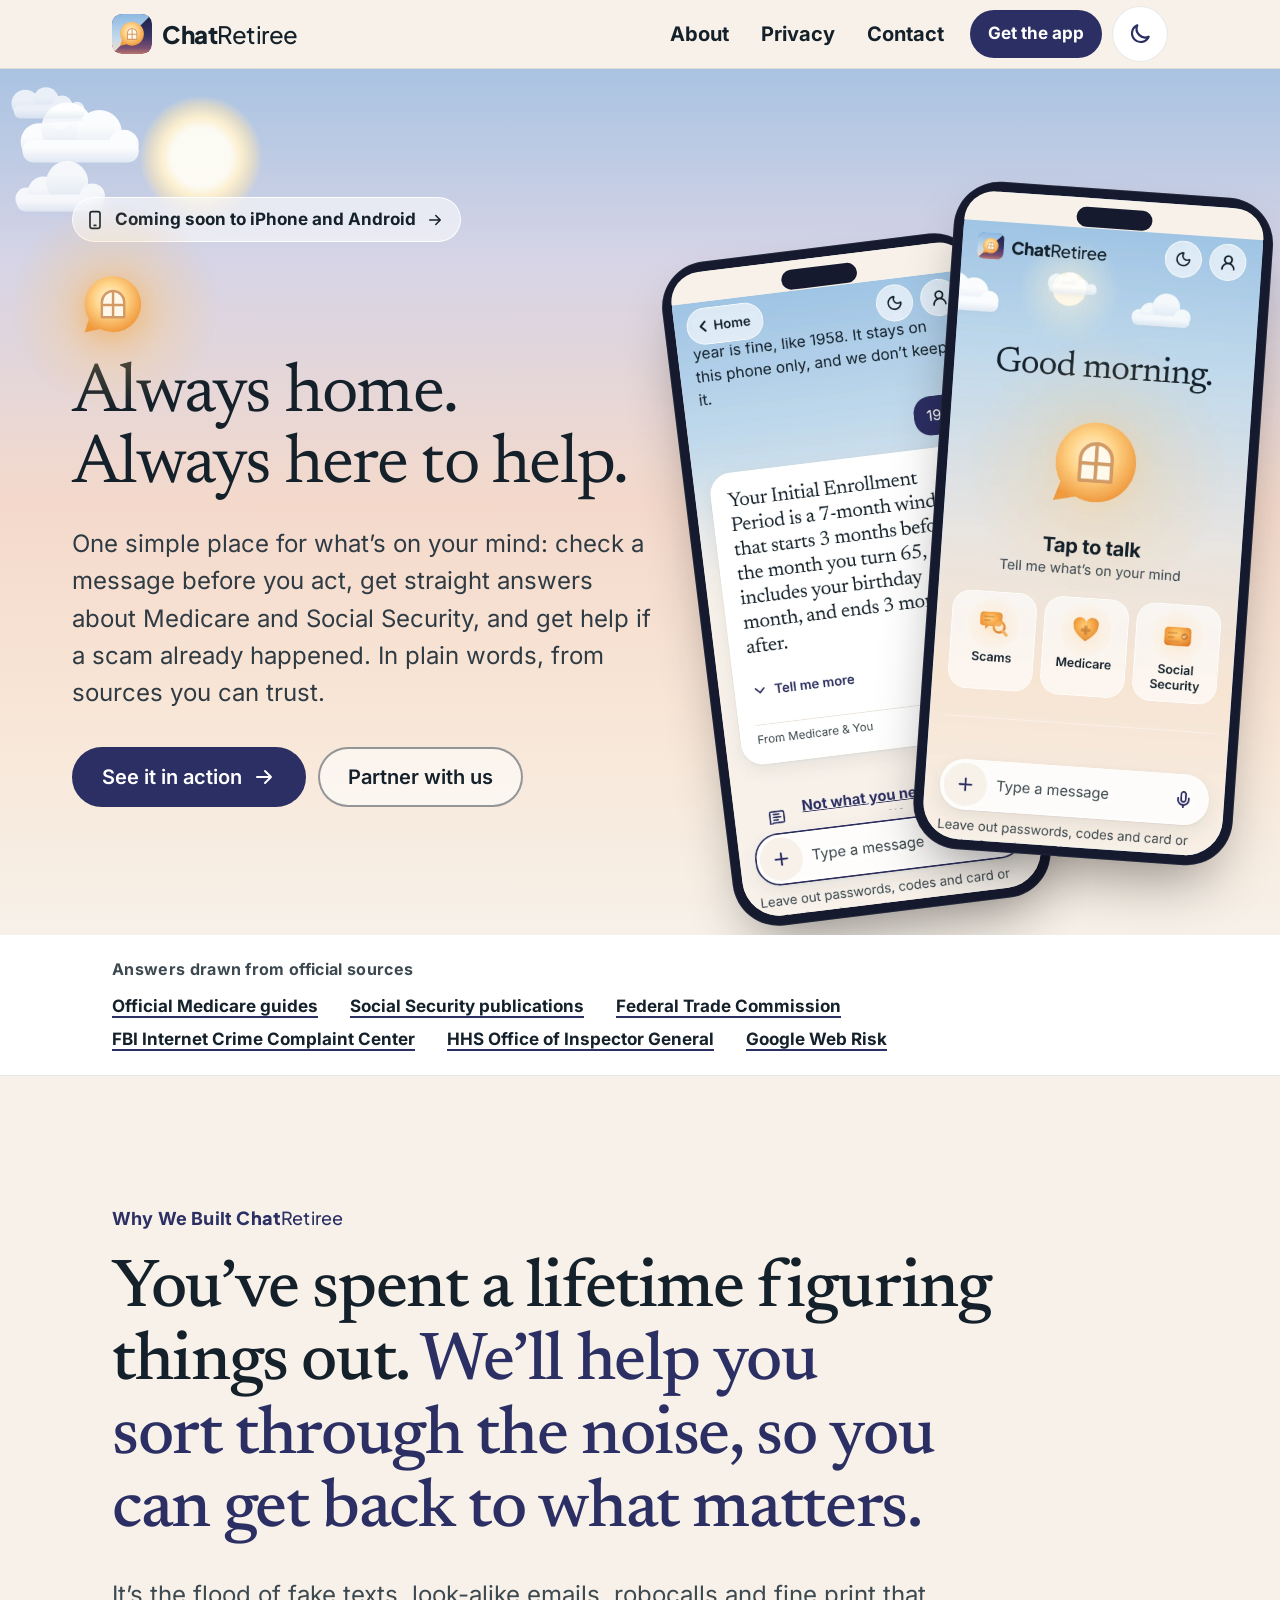
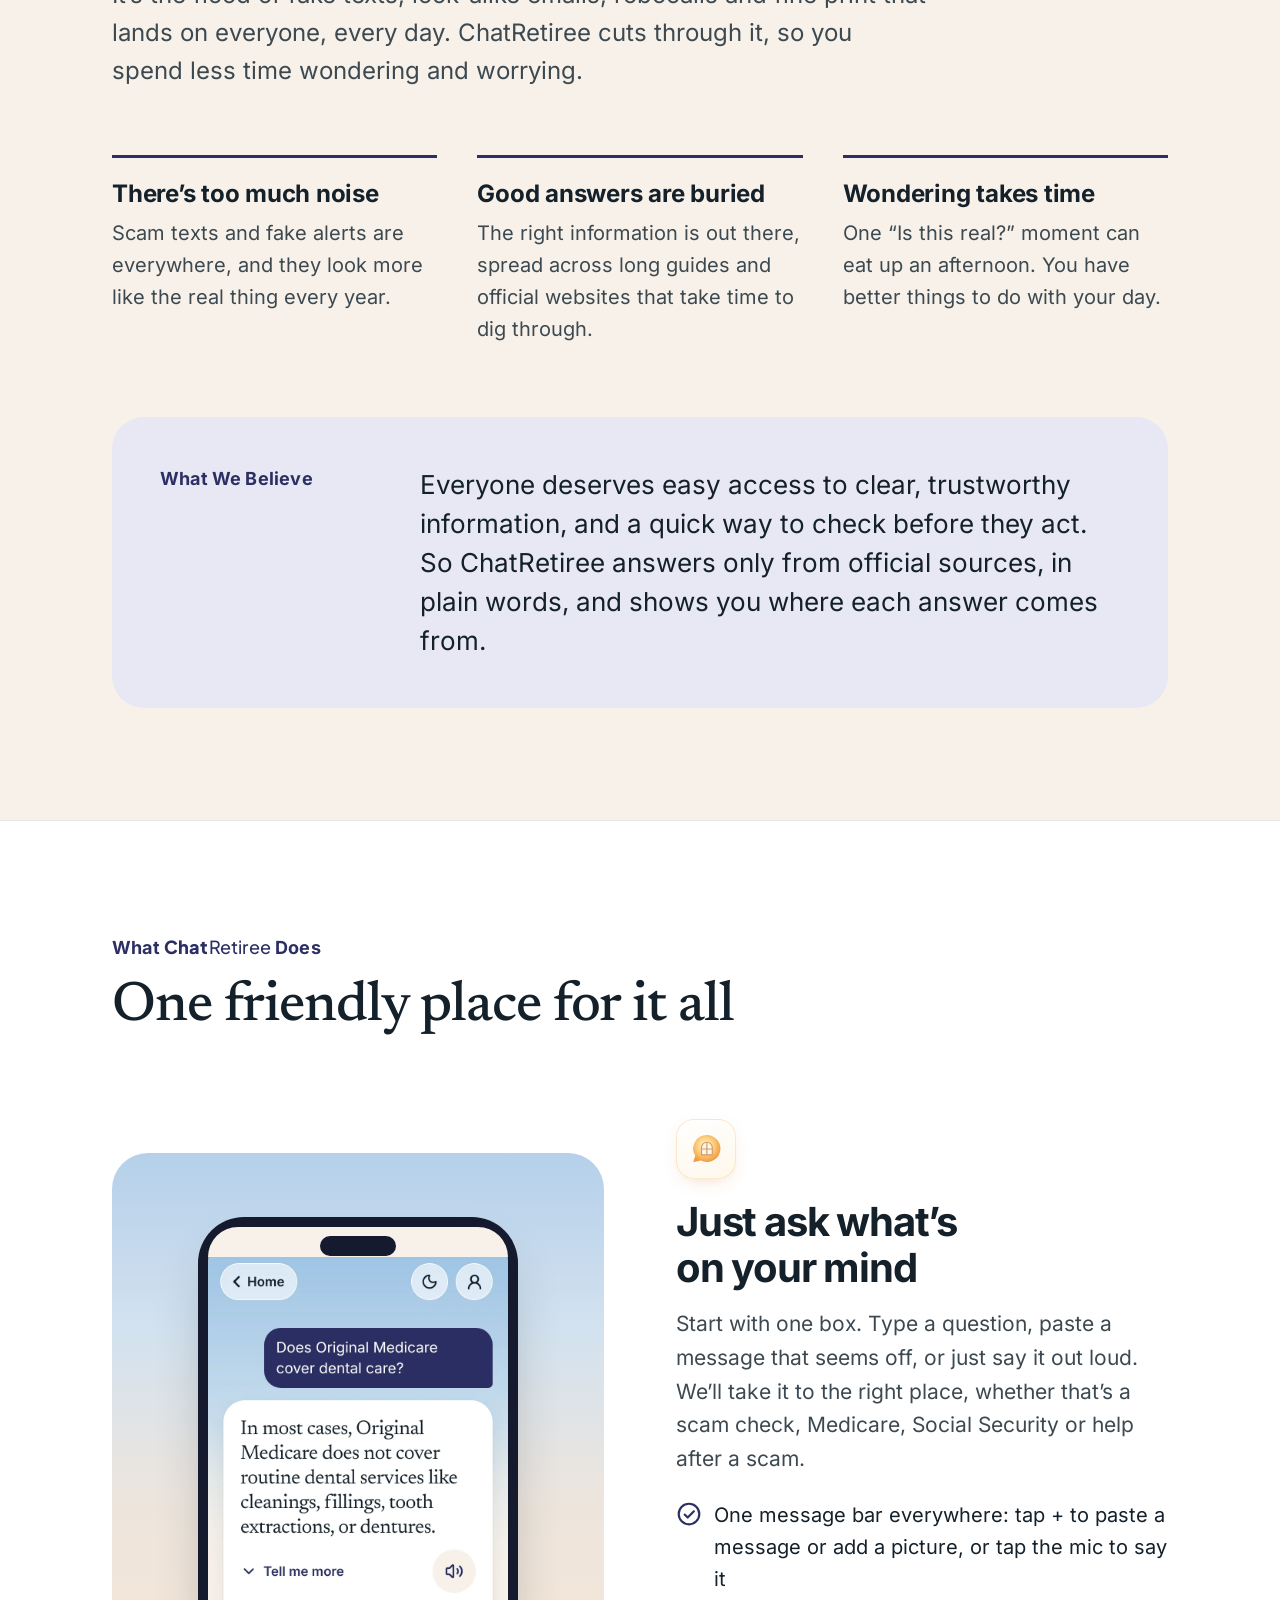
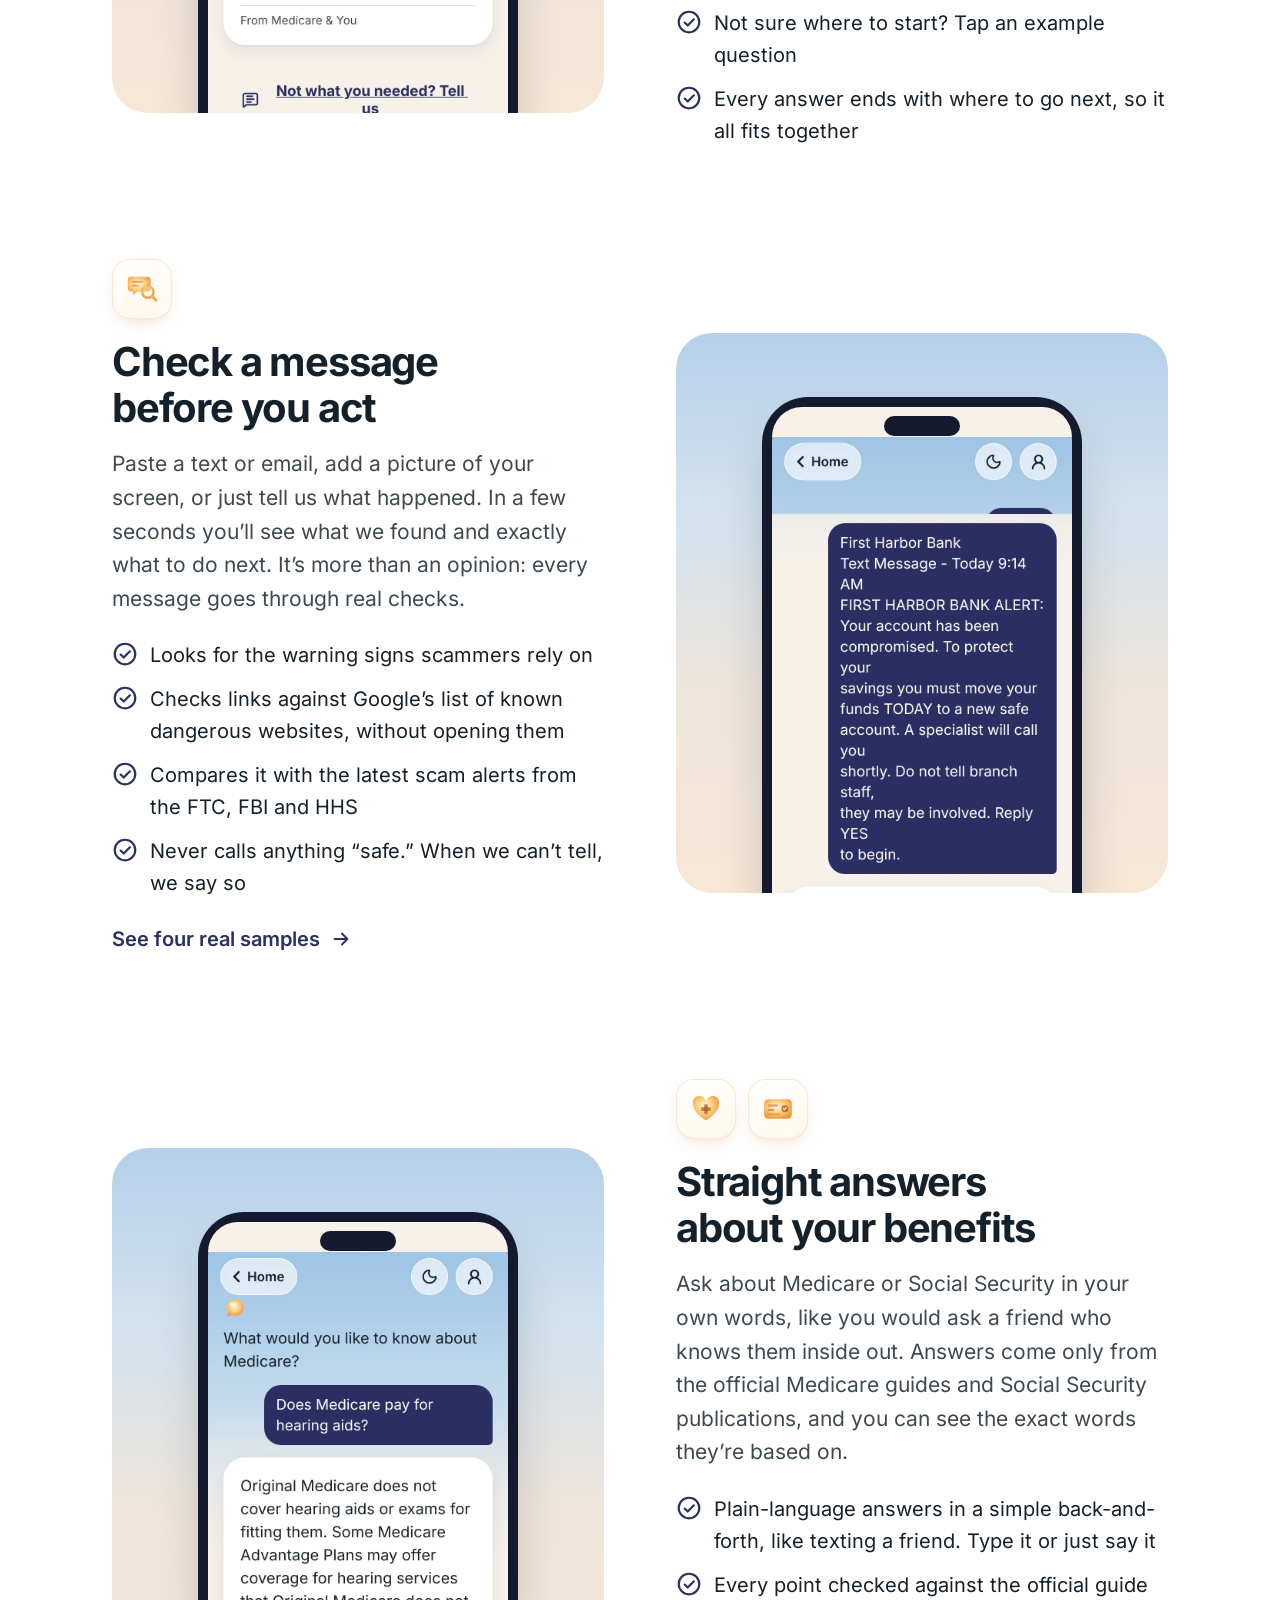
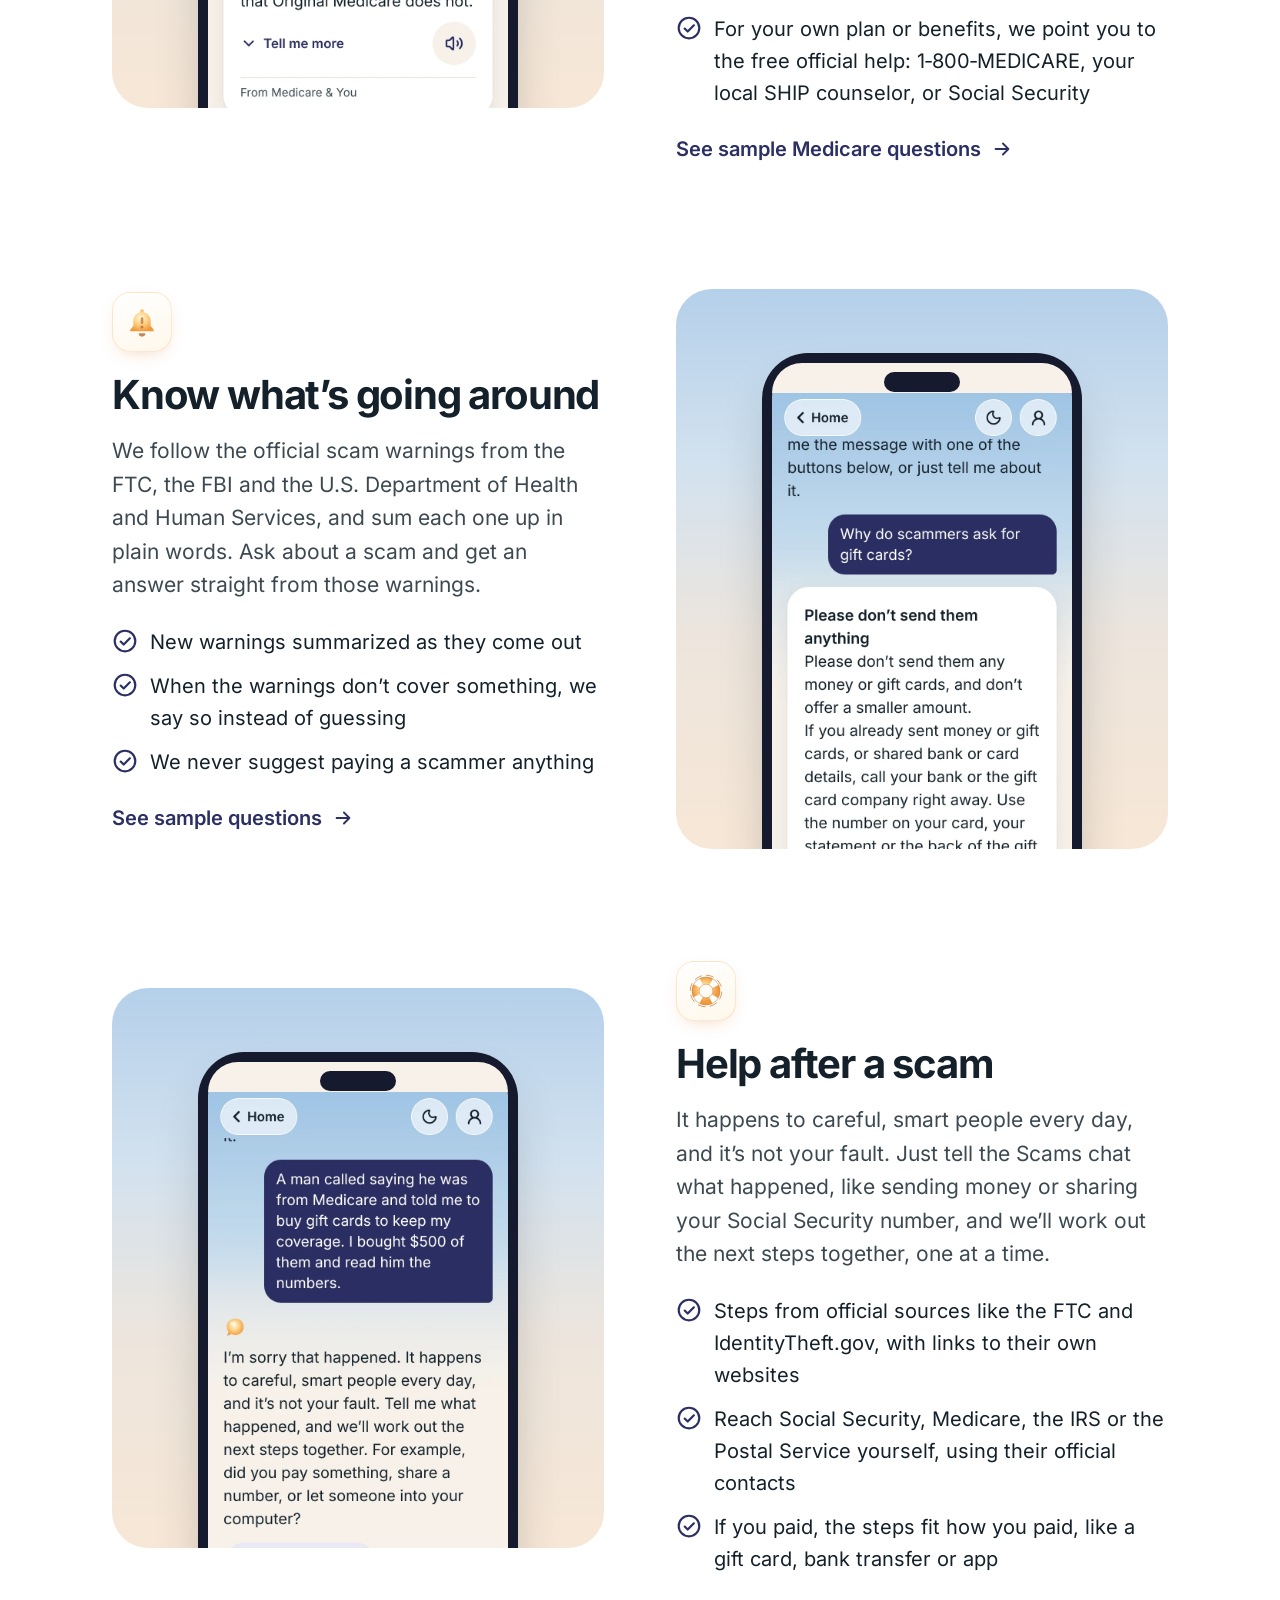
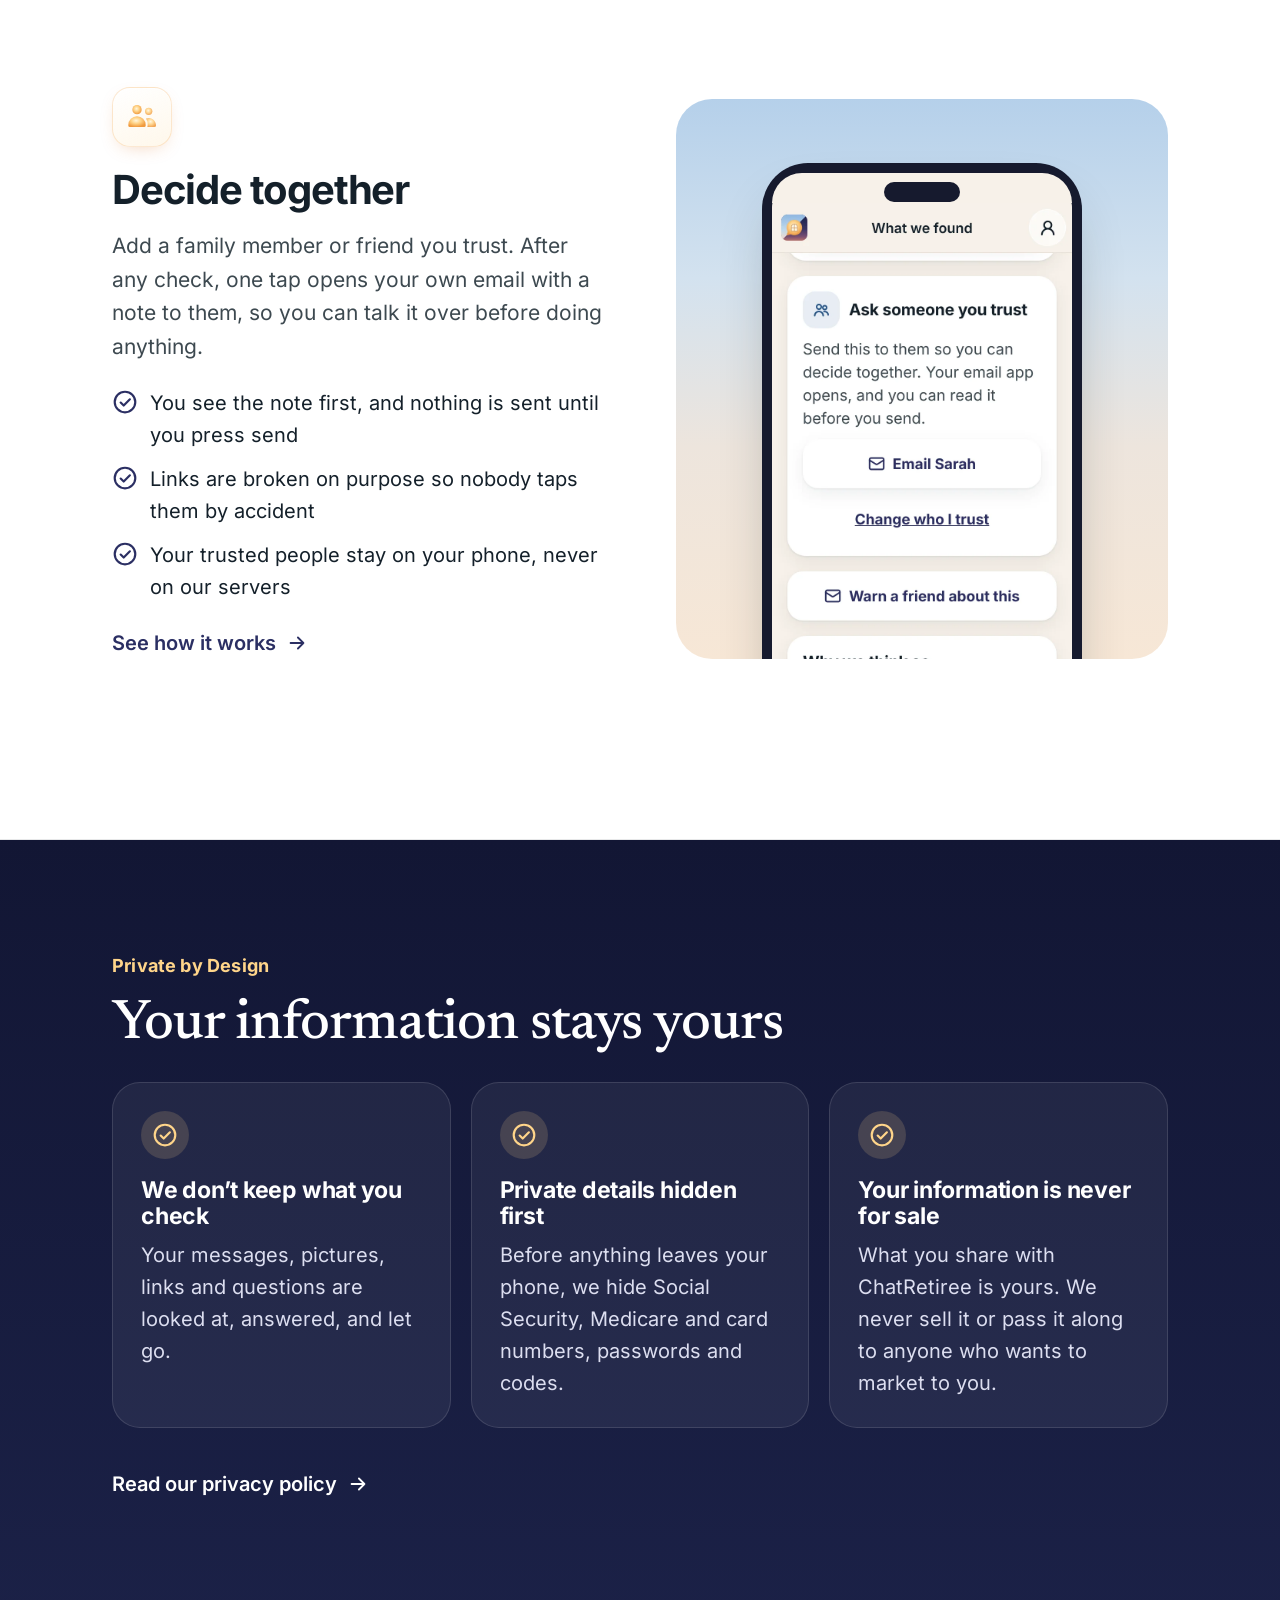
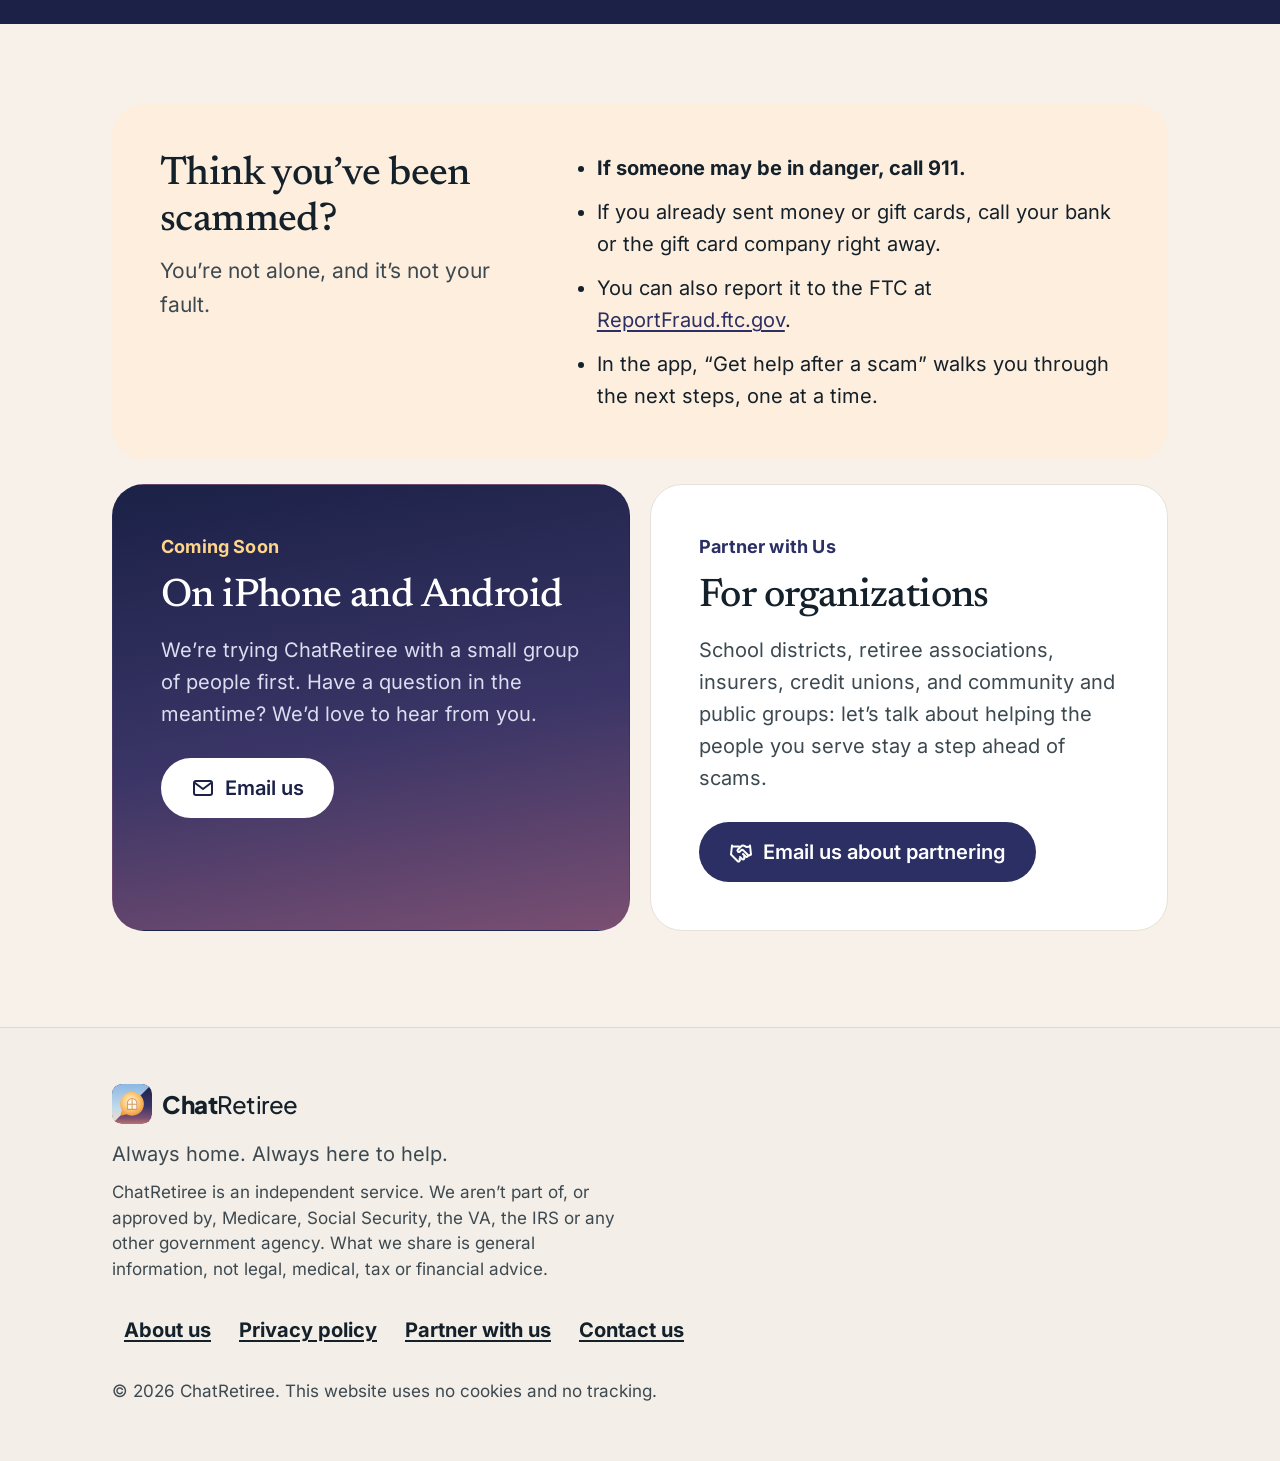
==== commit a046a5f9: "Privacy and footer: not part of any government agency, not advice; ask for deletion without the app " ====
--- a/index.html
+++ b/index.html
@@ -8,14 +8,14 @@
 <meta name="theme-color" content="#F7F1E9">
 <meta property="og:title" content="ChatRetiree: always home, always here to help">
 <meta property="og:description" content="ChatRetiree is like a friend you can ask when a text, email or call doesn’t feel right. Coming soon to iPhone and Android.">
-<meta property="og:image" content="https://chatretiree.com/assets/icon.png?v=47">
-<link rel="icon" href="assets/favicon.png?v=47" type="image/png">
-<link rel="apple-touch-icon" href="assets/icon.png?v=47">
+<meta property="og:image" content="https://chatretiree.com/assets/icon.png?v=46">
+<link rel="icon" href="assets/favicon.png?v=46" type="image/png">
+<link rel="apple-touch-icon" href="assets/icon.png?v=46">
 <link rel="preload" href="assets/fonts/Inter_400Regular.woff2" as="font" type="font/woff2" crossorigin>
 <link rel="preload" href="assets/fonts/Inter_700Bold.woff2" as="font" type="font/woff2" crossorigin>
 <link rel="preload" href="assets/fonts/Newsreader_400Regular.woff2" as="font" type="font/woff2" crossorigin>
-<link rel="stylesheet" href="assets/site.css?v=47">
-<script src="assets/site.js?v=47"></script>
+<link rel="stylesheet" href="assets/site.css?v=46">
+<script src="assets/site.js?v=46"></script>
 
 </head>
 <body>
@@ -41,7 +41,7 @@
       <a class="h-pill" href="app/"><svg viewBox="0 0 24 24" fill="none" stroke="currentColor" stroke-width="2" stroke-linecap="round" stroke-linejoin="round" aria-hidden="true" focusable="false"><rect x="6" y="2" width="12" height="20" rx="2.5"/><path d="M11 18.5h2"/></svg>Coming soon to iPhone and Android<svg viewBox="0 0 24 24" fill="none" stroke="currentColor" stroke-width="2" stroke-linecap="round" stroke-linejoin="round" aria-hidden="true" focusable="false"><path d="M5 12h14M13 6l6 6-6 6"/></svg></a>
       <div class="porch" aria-hidden="true"><span class="porch-halo"></span><svg viewBox="16 20 90 76" aria-hidden="true" focusable="false"><path d="M60 26a30 30 0 1 1-13.8 56.6L29.5 86.5l4.6-14.6A30 30 0 0 1 60 26z" fill="url(#crGlow)"/><path d="M48 70V54a12 12 0 0 1 24 0v16z" fill="#FFF8EA" stroke="#D29B66" stroke-width="2.6" stroke-linejoin="round"/><path d="M60 42v28M48 57h24" stroke="#D29B66" stroke-width="2.6"/></svg></div>
       <h1 id="hero-h"><span>Always home.</span> <span>Always here to help.</span></h1>
-      <p class="h-lead">One simple place for what’s on your mind: check a message before you act, get straight answers about Medicare, Social Security, taxes and other benefits, and get help if a scam already happened. In plain words, from sources you can trust.</p>
+      <p class="h-lead">One simple place for what’s on your mind: check a message before you act, get straight answers about Medicare and Social Security, and get help if a scam already happened. In plain words, from sources you can trust.</p>
       <div class="h-actions">
         <a class="btn h-btn-light" href="#help">See it in action<svg viewBox="0 0 24 24" fill="none" stroke="currentColor" stroke-width="2" stroke-linecap="round" stroke-linejoin="round" aria-hidden="true" focusable="false"><path d="M5 12h14M13 6l6 6-6 6"/></svg></a>
         <a class="btn h-btn-ghost" href="#partner">Partner with us</a>
@@ -49,10 +49,10 @@
     </div>
     <div class="h-phones">
       <figure class="h-ph h-ph-back">
-        <div class="h-ph-screen"><img src="assets/app/medicare-hearing.webp?v=47" width="390" height="844" fetchpriority="high" alt="The app answering a Medicare question: Does Medicare pay for hearing aids? Original Medicare does not cover hearing aids or exams for fitting them. Some Medicare Advantage Plans may offer coverage for hearing services that Original Medicare does not."></div>
+        <div class="h-ph-screen"><img src="assets/app/medicare-signup.webp?v=46" width="390" height="844" fetchpriority="high" alt="The app answering a Medicare question: When can I sign up for Medicare? Your Initial Enrollment Period is a 7-month window that starts 3 months before the month you turn 65, includes your birthday month, and ends 3 months after."></div>
       </figure>
       <figure class="h-ph h-ph-front h-ph-home">
-        <div class="h-ph-screen"><img class="day-only" src="assets/app/home.webp?v=47" width="390" height="844" alt="The app’s home screen: What’s on your mind? Ask about Medicare, Social Security or scams, or share a message that seems off. Below it is the message bar with a plus button, a box and a microphone. Below it are example questions and sections for staying safe from scams and your benefits." fetchpriority="high"><img class="night-only" src="assets/app/home-night.webp?v=47" width="390" height="844" alt=""></div>
+        <div class="h-ph-screen"><img class="day-only" src="assets/app/home.webp?v=46" width="390" height="844" alt="The app’s home screen: What’s on your mind? Ask about Medicare, Social Security or scams, or share a message that seems off. Below it is the message bar with a plus button, a box and a microphone. Below it are example questions and sections for staying safe from scams and your benefits." fetchpriority="high"><img class="night-only" src="assets/app/home-night.webp?v=46" width="390" height="844" alt=""></div>
       </figure>
     </div>
   </div>
@@ -64,8 +64,6 @@
     <ul class="h-sources-list">
       <li><a href="https://www.medicare.gov/" rel="noopener">Official Medicare guides</a></li>
       <li><a href="https://www.ssa.gov/pubs/" rel="noopener">Social Security publications</a></li>
-      <li><a href="https://www.irs.gov/" rel="noopener">IRS publications</a></li>
-      <li><a href="https://www.va.gov/" rel="noopener">VA benefits guides</a></li>
       <li><a href="https://consumer.ftc.gov/consumer-alerts" rel="noopener">Federal Trade Commission</a></li>
       <li><a href="https://www.ic3.gov/" rel="noopener">FBI Internet Crime Complaint Center</a></li>
       <li><a href="https://oig.hhs.gov/" rel="noopener">HHS Office of Inspector General</a></li>
@@ -102,15 +100,14 @@
       <div class="h-row-copy">
         <span class="icon gl"><svg viewBox="0 0 120 120" aria-hidden="true" focusable="false"><g transform="translate(60 60) scale(1.35) translate(-58 -57)"><path d="M60 26a30 30 0 1 1-13.8 56.6L29.5 86.5l4.6-14.6A30 30 0 0 1 60 26z" fill="url(#crGlow)"/><path d="M48 70V54a12 12 0 0 1 24 0v16z" fill="#FFF8EA" stroke="#D29B66" stroke-width="2.6" stroke-linejoin="round"/><path d="M60 42v28M48 57h24" stroke="#D29B66" stroke-width="2.6"/></g></svg></span>
         <h3>Just ask what’s on your mind</h3>
-        <p>Start with one box. Type a question, paste a message that seems off, or just say it out loud. We’ll take it to the right place, whether that’s a scam check, Medicare, Social Security, taxes, veterans benefits or help after a scam.</p>
+        <p>Start with one box. Type a question, paste a message that seems off, or just say it out loud. We’ll take it to the right place, whether that’s a scam check, Medicare, Social Security or help after a scam.</p>
         <ul class="h-ticks">
           <li><svg viewBox="0 0 24 24" fill="none" stroke="currentColor" stroke-width="2" stroke-linecap="round" stroke-linejoin="round" aria-hidden="true" focusable="false"><circle cx="12" cy="12" r="9.5"/><path d="m8 12.5 2.8 2.8L16.5 9.5"/></svg>One message bar everywhere: tap + to paste a message or add a picture, or tap the mic to say it</li>
-          <li><svg viewBox="0 0 24 24" fill="none" stroke="currentColor" stroke-width="2" stroke-linecap="round" stroke-linejoin="round" aria-hidden="true" focusable="false"><circle cx="12" cy="12" r="9.5"/><path d="m8 12.5 2.8 2.8L16.5 9.5"/></svg>Not sure where to start? Tap Scams, Medicare or Social Security</li>
-          <li><svg viewBox="0 0 24 24" fill="none" stroke="currentColor" stroke-width="2" stroke-linecap="round" stroke-linejoin="round" aria-hidden="true" focusable="false"><circle cx="12" cy="12" r="9.5"/><path d="m8 12.5 2.8 2.8L16.5 9.5"/></svg>In English or Spanish</li>
+          <li><svg viewBox="0 0 24 24" fill="none" stroke="currentColor" stroke-width="2" stroke-linecap="round" stroke-linejoin="round" aria-hidden="true" focusable="false"><circle cx="12" cy="12" r="9.5"/><path d="m8 12.5 2.8 2.8L16.5 9.5"/></svg>Not sure where to start? Tap an example question</li>
           <li><svg viewBox="0 0 24 24" fill="none" stroke="currentColor" stroke-width="2" stroke-linecap="round" stroke-linejoin="round" aria-hidden="true" focusable="false"><circle cx="12" cy="12" r="9.5"/><path d="m8 12.5 2.8 2.8L16.5 9.5"/></svg>Every answer ends with where to go next, so it all fits together</li>
         </ul>
       </div>
-      <div class="h-row-art t-teal-bg"><figure class="h-ph"><div class="h-ph-screen"><img src="assets/app/ask.webp?v=47" width="390" height="844" alt="Someone typed on Home: Does Original Medicare cover dental care? The app answers in the Medicare chat: In most cases, Original Medicare does not cover routine dental services like cleanings, fillings, tooth extractions, or dentures. Below are Tell me more and From Medicare &amp; You."></div></figure></div>
+      <div class="h-row-art t-teal-bg"><figure class="h-ph"><div class="h-ph-screen"><img src="assets/app/ask.webp?v=46" width="390" height="844" alt="Someone typed on Home: Does Original Medicare cover dental care? The app answers in the Medicare chat: In most cases, Original Medicare does not cover routine dental services like cleanings, fillings, tooth extractions, or dentures. Below are Tell me more and From Medicare &amp; You."></div></figure></div>
     </article>
 
     <article class="h-row">
@@ -126,23 +123,22 @@
         </ul>
         <a class="h-link" href="examples/check/">See four real samples<svg viewBox="0 0 24 24" fill="none" stroke="currentColor" stroke-width="2" stroke-linecap="round" stroke-linejoin="round" aria-hidden="true" focusable="false"><path d="M5 12h14M13 6l6 6-6 6"/></svg></a>
       </div>
-      <div class="h-row-art t-teal-bg"><figure class="h-ph"><div class="h-ph-screen"><img src="assets/app/bank.webp?v=47" width="390" height="1597" alt="The app’s answer to a bank text asking to move savings to a safe account: This has the signs of a scam. Don’t reply or move any money. Call your bank using the number on the back of your card."></div></figure></div>
+      <div class="h-row-art t-teal-bg"><figure class="h-ph"><div class="h-ph-screen"><img src="assets/app/bank.webp?v=46" width="390" height="1597" alt="The app’s answer to a bank text asking to move savings to a safe account: This has the signs of a scam. Don’t reply or move any money. Call your bank using the number on the back of your card."></div></figure></div>
     </article>
 
     <article class="h-row h-row-flip">
       <div class="h-row-copy">
         <span class="icon-pair"><span class="icon gl"><svg viewBox="0 0 120 120" aria-hidden="true" focusable="false"><g transform="translate(60 60) scale(1.0) translate(-60 -61.5)"><path d="M60 96C31 77 21 61 21 46.5A19 19 0 0 1 60 38a19 19 0 0 1 39 8.5C99 61 89 77 60 96z" fill="url(#crGlow)"/><rect x="54.5" y="47" width="11" height="30" rx="4" fill="#A8581C" fill-opacity=".7"/><rect x="45" y="56.5" width="30" height="11" rx="4" fill="#A8581C" fill-opacity=".7"/></g></svg></span><span class="icon gl"><svg viewBox="0 0 120 120" aria-hidden="true" focusable="false"><g transform="translate(60 60) scale(1.04) translate(-60 -60)"><rect x="20" y="32" width="80" height="56" rx="12" fill="url(#crGlow)"/><rect x="30" y="47" width="30" height="5.5" rx="2.75" fill="#A8581C" fill-opacity=".5"/><rect x="30" y="60" width="20" height="5.5" rx="2.75" fill="#A8581C" fill-opacity=".5"/><rect x="30" y="72" width="36" height="5.5" rx="2.75" fill="#A8581C" fill-opacity=".3"/><circle cx="80" cy="59" r="10" fill="#A8581C" fill-opacity=".75"/><path d="M75.5 59l3 3 5.5-6" stroke="#FFF6DF" stroke-width="3" stroke-linecap="round" stroke-linejoin="round" fill="none"/></g></svg></span></span>
         <h3>Straight answers about your benefits</h3>
-        <p>Ask about Medicare or Social Security in your own words, like you would ask a friend who knows them inside out. You can also ask about retirement taxes, veterans benefits, help programs like SNAP, heating help and Lifeline, and staying in your home. Answers come only from official government guides, and you can see the exact words they’re based on.</p>
+        <p>Ask about Medicare or Social Security in your own words, like you would ask a friend who knows them inside out. Answers come only from the official Medicare guides and Social Security publications, and you can see the exact words they’re based on.</p>
         <ul class="h-ticks">
           <li><svg viewBox="0 0 24 24" fill="none" stroke="currentColor" stroke-width="2" stroke-linecap="round" stroke-linejoin="round" aria-hidden="true" focusable="false"><circle cx="12" cy="12" r="9.5"/><path d="m8 12.5 2.8 2.8L16.5 9.5"/></svg>Plain-language answers in a simple back-and-forth, like texting a friend. Type it or just say it</li>
           <li><svg viewBox="0 0 24 24" fill="none" stroke="currentColor" stroke-width="2" stroke-linecap="round" stroke-linejoin="round" aria-hidden="true" focusable="false"><circle cx="12" cy="12" r="9.5"/><path d="m8 12.5 2.8 2.8L16.5 9.5"/></svg>Every point checked against the official guide</li>
-          <li><svg viewBox="0 0 24 24" fill="none" stroke="currentColor" stroke-width="2" stroke-linecap="round" stroke-linejoin="round" aria-hidden="true" focusable="false"><circle cx="12" cy="12" r="9.5"/><path d="m8 12.5 2.8 2.8L16.5 9.5"/></svg>If the answer depends on your age, we ask the year you were born. It stays on your phone</li>
-          <li><svg viewBox="0 0 24 24" fill="none" stroke="currentColor" stroke-width="2" stroke-linecap="round" stroke-linejoin="round" aria-hidden="true" focusable="false"><circle cx="12" cy="12" r="9.5"/><path d="m8 12.5 2.8 2.8L16.5 9.5"/></svg>For your own plan or benefits, we point you to the free official help, like 1‑800‑MEDICARE, your local SHIP counselor, Social Security or the VA</li>
+          <li><svg viewBox="0 0 24 24" fill="none" stroke="currentColor" stroke-width="2" stroke-linecap="round" stroke-linejoin="round" aria-hidden="true" focusable="false"><circle cx="12" cy="12" r="9.5"/><path d="m8 12.5 2.8 2.8L16.5 9.5"/></svg>For your own plan or benefits, we point you to the free official help: 1‑800‑MEDICARE, your local SHIP counselor, or Social Security</li>
         </ul>
         <a class="h-link" href="examples/medicare/">See sample Medicare questions<svg viewBox="0 0 24 24" fill="none" stroke="currentColor" stroke-width="2" stroke-linecap="round" stroke-linejoin="round" aria-hidden="true" focusable="false"><path d="M5 12h14M13 6l6 6-6 6"/></svg></a>
       </div>
-      <div class="h-row-art t-blue-bg"><figure class="h-ph"><div class="h-ph-screen"><img src="assets/app/medicare-hearing.webp?v=47" width="390" height="844" alt="Question: Does Medicare pay for hearing aids? The app’s answer: Original Medicare does not cover hearing aids or exams for fitting them. Some Medicare Advantage Plans may offer coverage for hearing services. A box at the bottom lets you ask a follow-up by typing or speaking."></div></figure></div>
+      <div class="h-row-art t-blue-bg"><figure class="h-ph"><div class="h-ph-screen"><img src="assets/app/medicare-hearing.webp?v=46" width="390" height="844" alt="Question: Does Medicare pay for hearing aids? The app’s answer: Original Medicare does not cover hearing aids or exams for fitting them. Some Medicare Advantage Plans may offer coverage for hearing services. A box at the bottom lets you ask a follow-up by typing or speaking."></div></figure></div>
     </article>
 
     <article class="h-row">
@@ -157,7 +153,7 @@
         </ul>
         <a class="h-link" href="examples/scams/">See sample questions<svg viewBox="0 0 24 24" fill="none" stroke="currentColor" stroke-width="2" stroke-linecap="round" stroke-linejoin="round" aria-hidden="true" focusable="false"><path d="M5 12h14M13 6l6 6-6 6"/></svg></a>
       </div>
-      <div class="h-row-art t-clay-bg"><figure class="h-ph"><div class="h-ph-screen"><img src="assets/app/scam-giftcards.webp?v=47" width="390" height="844" alt="Question: Why do scammers ask for gift cards? The app replies like a text conversation: Please don’t send them any money or gift cards, and don’t offer a smaller amount. If you already sent money or gift cards, call your bank or the gift card company right away. A box at the bottom lets you ask another question."></div></figure></div>
+      <div class="h-row-art t-clay-bg"><figure class="h-ph"><div class="h-ph-screen"><img src="assets/app/scam-giftcards.webp?v=46" width="390" height="844" alt="Question: Why do scammers ask for gift cards? The app replies like a text conversation: Please don’t send them any money or gift cards, and don’t offer a smaller amount. If you already sent money or gift cards, call your bank or the gift card company right away. A box at the bottom lets you ask another question."></div></figure></div>
     </article>
 
     <article class="h-row h-row-flip">
@@ -169,10 +165,9 @@
           <li><svg viewBox="0 0 24 24" fill="none" stroke="currentColor" stroke-width="2" stroke-linecap="round" stroke-linejoin="round" aria-hidden="true" focusable="false"><circle cx="12" cy="12" r="9.5"/><path d="m8 12.5 2.8 2.8L16.5 9.5"/></svg>Steps from official sources like the FTC and IdentityTheft.gov, with links to their own websites</li>
           <li><svg viewBox="0 0 24 24" fill="none" stroke="currentColor" stroke-width="2" stroke-linecap="round" stroke-linejoin="round" aria-hidden="true" focusable="false"><circle cx="12" cy="12" r="9.5"/><path d="m8 12.5 2.8 2.8L16.5 9.5"/></svg>Reach Social Security, Medicare, the IRS or the Postal Service yourself, using their official contacts</li>
           <li><svg viewBox="0 0 24 24" fill="none" stroke="currentColor" stroke-width="2" stroke-linecap="round" stroke-linejoin="round" aria-hidden="true" focusable="false"><circle cx="12" cy="12" r="9.5"/><path d="m8 12.5 2.8 2.8L16.5 9.5"/></svg>If you paid, the steps fit how you paid, like a gift card, bank transfer or app</li>
-          <li><svg viewBox="0 0 24 24" fill="none" stroke="currentColor" stroke-width="2" stroke-linecap="round" stroke-linejoin="round" aria-hidden="true" focusable="false"><circle cx="12" cy="12" r="9.5"/><path d="m8 12.5 2.8 2.8L16.5 9.5"/></svg>Also steps to freeze your credit, cut down on robocalls, and what to do after losing a loved one</li>
-        </ul>
-      </div>
-      <div class="h-row-art t-blue-bg"><figure class="h-ph"><div class="h-ph-screen"><img src="assets/app/help.webp?v=47" width="390" height="844" alt="The Scams chat. Someone writes: A man called saying he was from Medicare and told me to buy gift cards to keep my coverage. I bought $500 of them and read him the numbers. The app replies: I’m sorry that happened. It happens to careful, smart people every day, and it’s not your fault. Tell me what happened, and we’ll work out the next steps together. Below are choices like I paid or sent money and I gave my Social Security number."></div></figure></div>
+        </ul>
+      </div>
+      <div class="h-row-art t-blue-bg"><figure class="h-ph"><div class="h-ph-screen"><img src="assets/app/help.webp?v=46" width="390" height="844" alt="The Scams chat. Someone writes: A man called saying he was from Medicare and told me to buy gift cards to keep my coverage. I bought $500 of them and read him the numbers. The app replies: I’m sorry that happened. It happens to careful, smart people every day, and it’s not your fault. Tell me what happened, and we’ll work out the next steps together. Below are choices like I paid or sent money and I gave my Social Security number."></div></figure></div>
     </article>
 
     <article class="h-row">
@@ -187,7 +182,7 @@
         </ul>
         <a class="h-link" href="examples/trusted/">See how it works<svg viewBox="0 0 24 24" fill="none" stroke="currentColor" stroke-width="2" stroke-linecap="round" stroke-linejoin="round" aria-hidden="true" focusable="false"><path d="M5 12h14M13 6l6 6-6 6"/></svg></a>
       </div>
-      <div class="h-row-art t-sage-bg"><figure class="h-ph"><div class="h-ph-screen"><img src="assets/app/trusted.webp?v=47" width="390" height="844" alt="The app’s result screen with an Email Sarah button to ask someone you trust."></div></figure></div>
+      <div class="h-row-art t-sage-bg"><figure class="h-ph"><div class="h-ph-screen"><img src="assets/app/trusted.webp?v=46" width="390" height="844" alt="The app’s result screen with an Email Sarah button to ask someone you trust."></div></figure></div>
     </article>
   </div>
 </section>
@@ -218,7 +213,7 @@
         <li><strong>If someone may be in danger, call 911.</strong></li>
         <li>If you already sent money or gift cards, call your bank or the gift card company right away.</li>
         <li>You can also report it to the FTC at <a href="https://reportfraud.ftc.gov/" rel="noopener">ReportFraud.ftc.gov</a>.</li>
-        <li>In the app, just tell the Scams chat what happened. It walks you through the next steps, one at a time.</li>
+        <li>In the app, “Get help after a scam” walks you through the next steps, one at a time.</li>
       </ul>
     </div>
   </div>
@@ -246,6 +241,7 @@
   <div>
     <a class="brand" href="./" aria-label="ChatRetiree home"><svg viewBox="0 0 120 120" aria-hidden="true" focusable="false"><clipPath id="crClip"><rect width="120" height="120" rx="28"/></clipPath><g clip-path="url(#crClip)"><rect width="120" height="120" fill="url(#crDusk)"/><path d="M0 0H120L0 120z" fill="url(#crDay)"/></g><g transform="translate(-10.29 -6.31) scale(1.1778)"><path d="M60 26a30 30 0 1 1-13.8 56.6L29.5 86.5l4.6-14.6A30 30 0 0 1 60 26z" fill="url(#crGlow)"/><path d="M48 70V54a12 12 0 0 1 24 0v16z" fill="#FFF8EA" stroke="#D29B66" stroke-width="2.6" stroke-linejoin="round"/><path d="M60 42v28M48 57h24" stroke="#D29B66" stroke-width="2.6"/></g></svg><span><b>Chat</b>Retiree</span></a>
     <p class="tag">Always home. Always here to help.</p>
+    <p class="indep">ChatRetiree is an independent service. We aren’t part of, or approved by, Medicare, Social Security, the VA, the IRS or any other government agency. What we share is general information, not legal, medical, tax or financial advice.</p>
   </div>
   <nav aria-label="Footer">
     <a href="about/">About us</a>
--- a/assets/site.css
+++ b/assets/site.css
@@ -150,6 +150,7 @@
 footer{border-top:1px solid var(--line);padding:40px 0 48px;margin-top:24px}
 footer .wrap{display:flex;flex-wrap:wrap;gap:20px 40px;justify-content:space-between;align-items:center}
 footer .tag{color:var(--ink2);margin-top:6px}
+footer .indep{color:var(--ink2);font-size:17px;line-height:1.5;margin-top:10px;max-width:46ch}
 footer nav{display:flex;flex-wrap:wrap;gap:4px}
 footer nav a{display:inline-flex;align-items:center;min-height:56px;padding:0 12px;color:var(--ink);font-weight:700}
 footer small{display:block;color:var(--ink2);font-size:17px;width:100%}
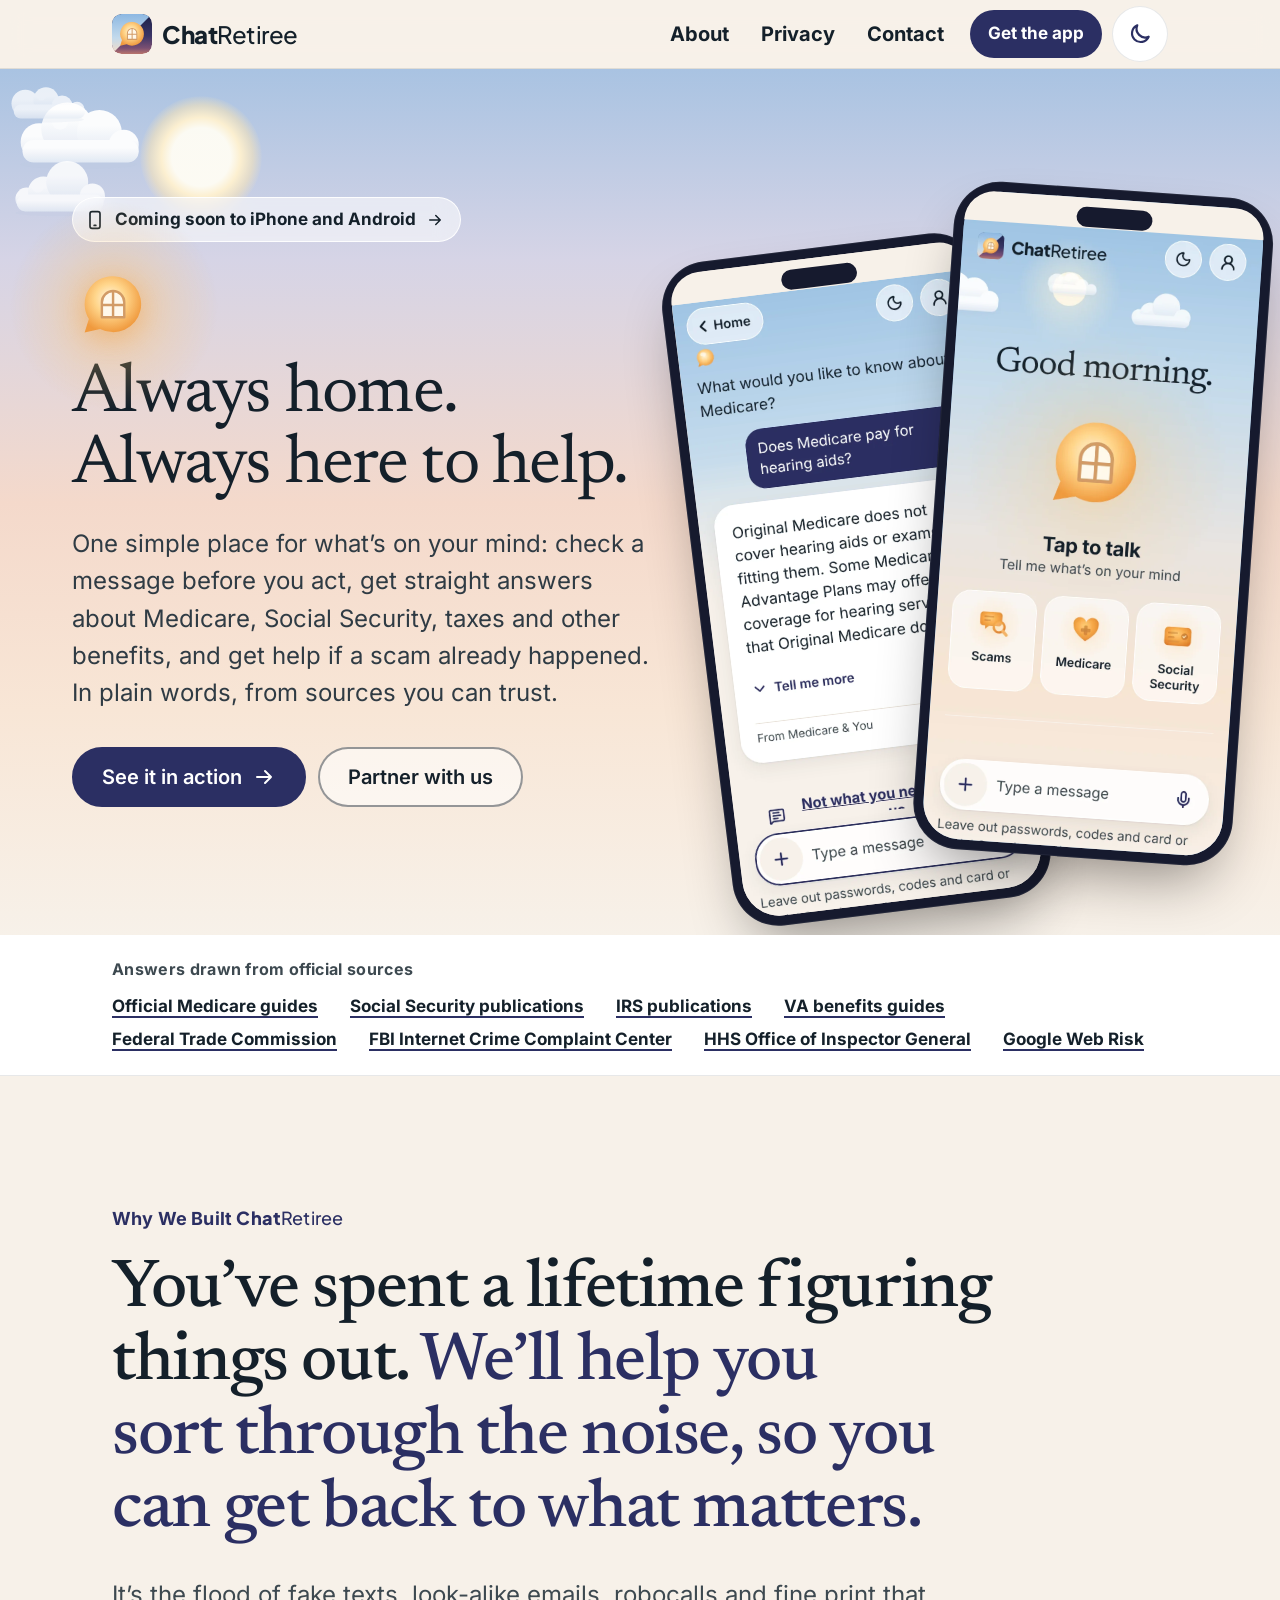
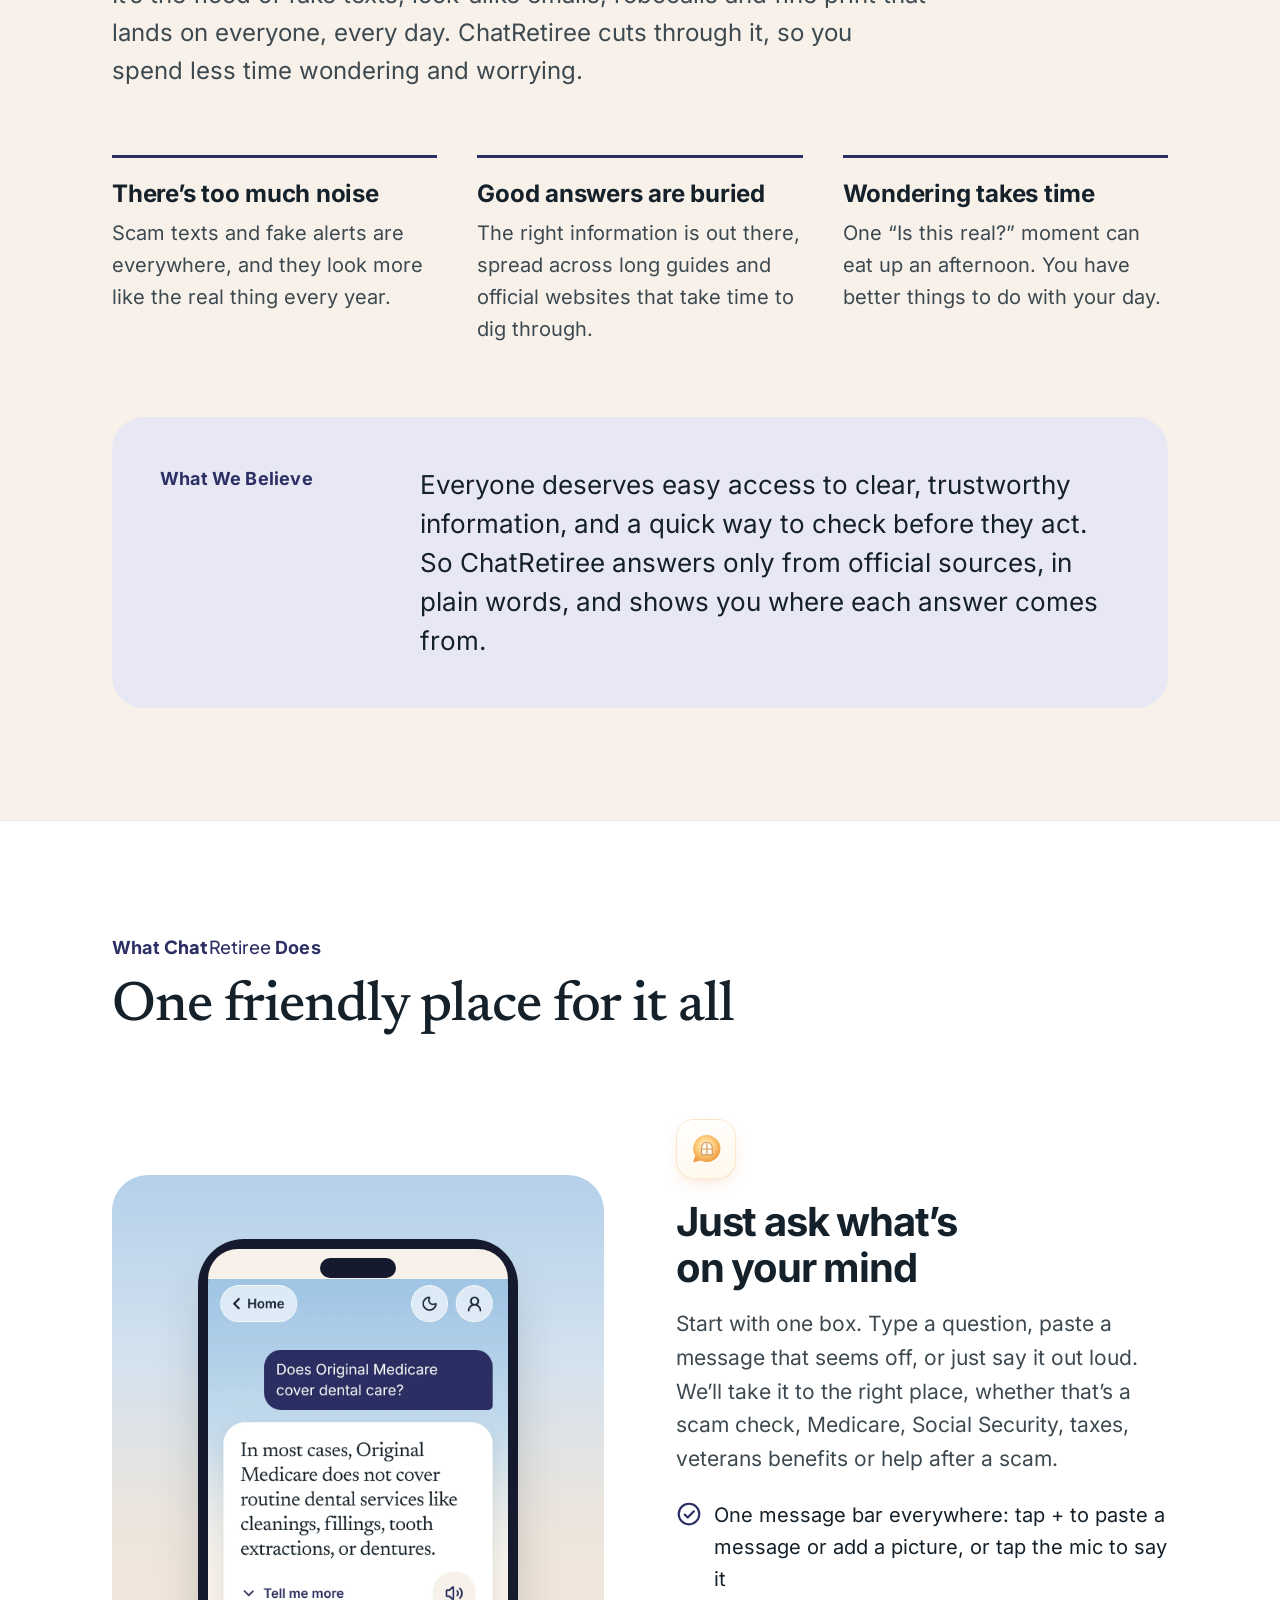
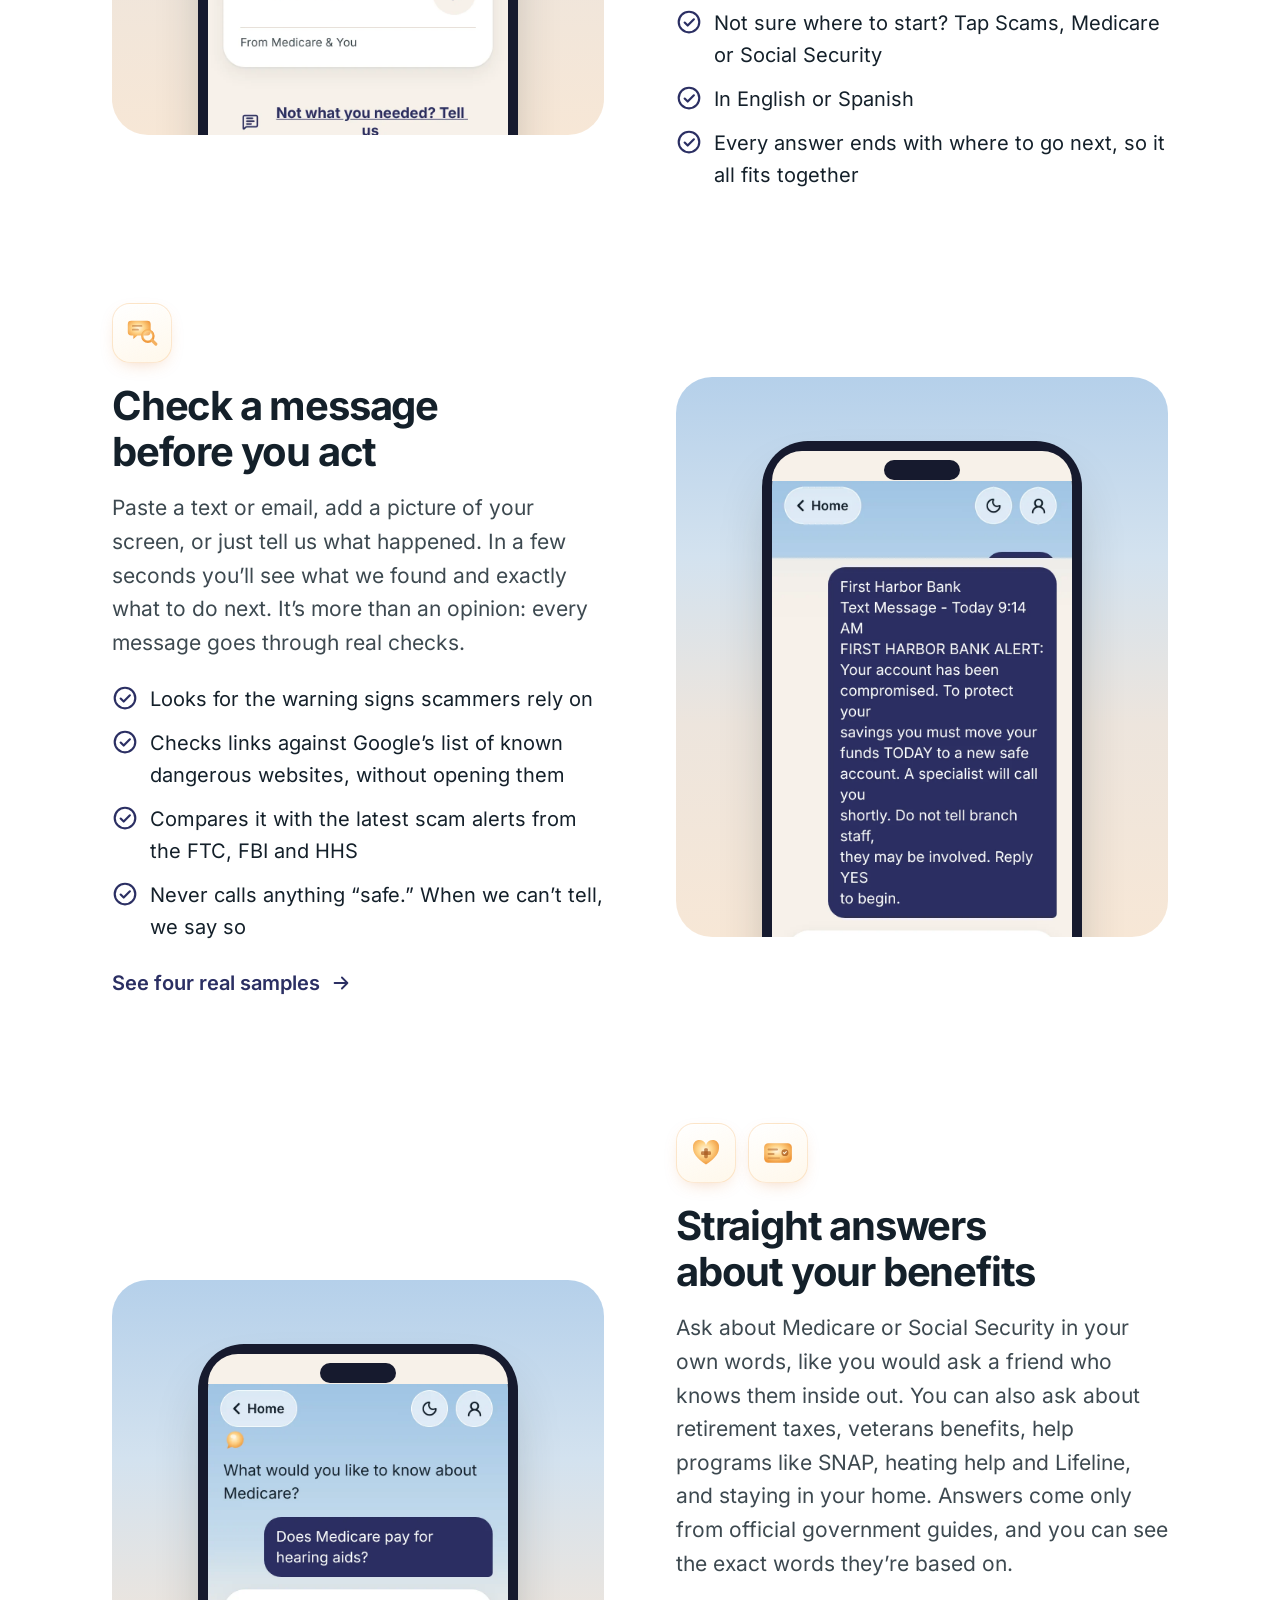
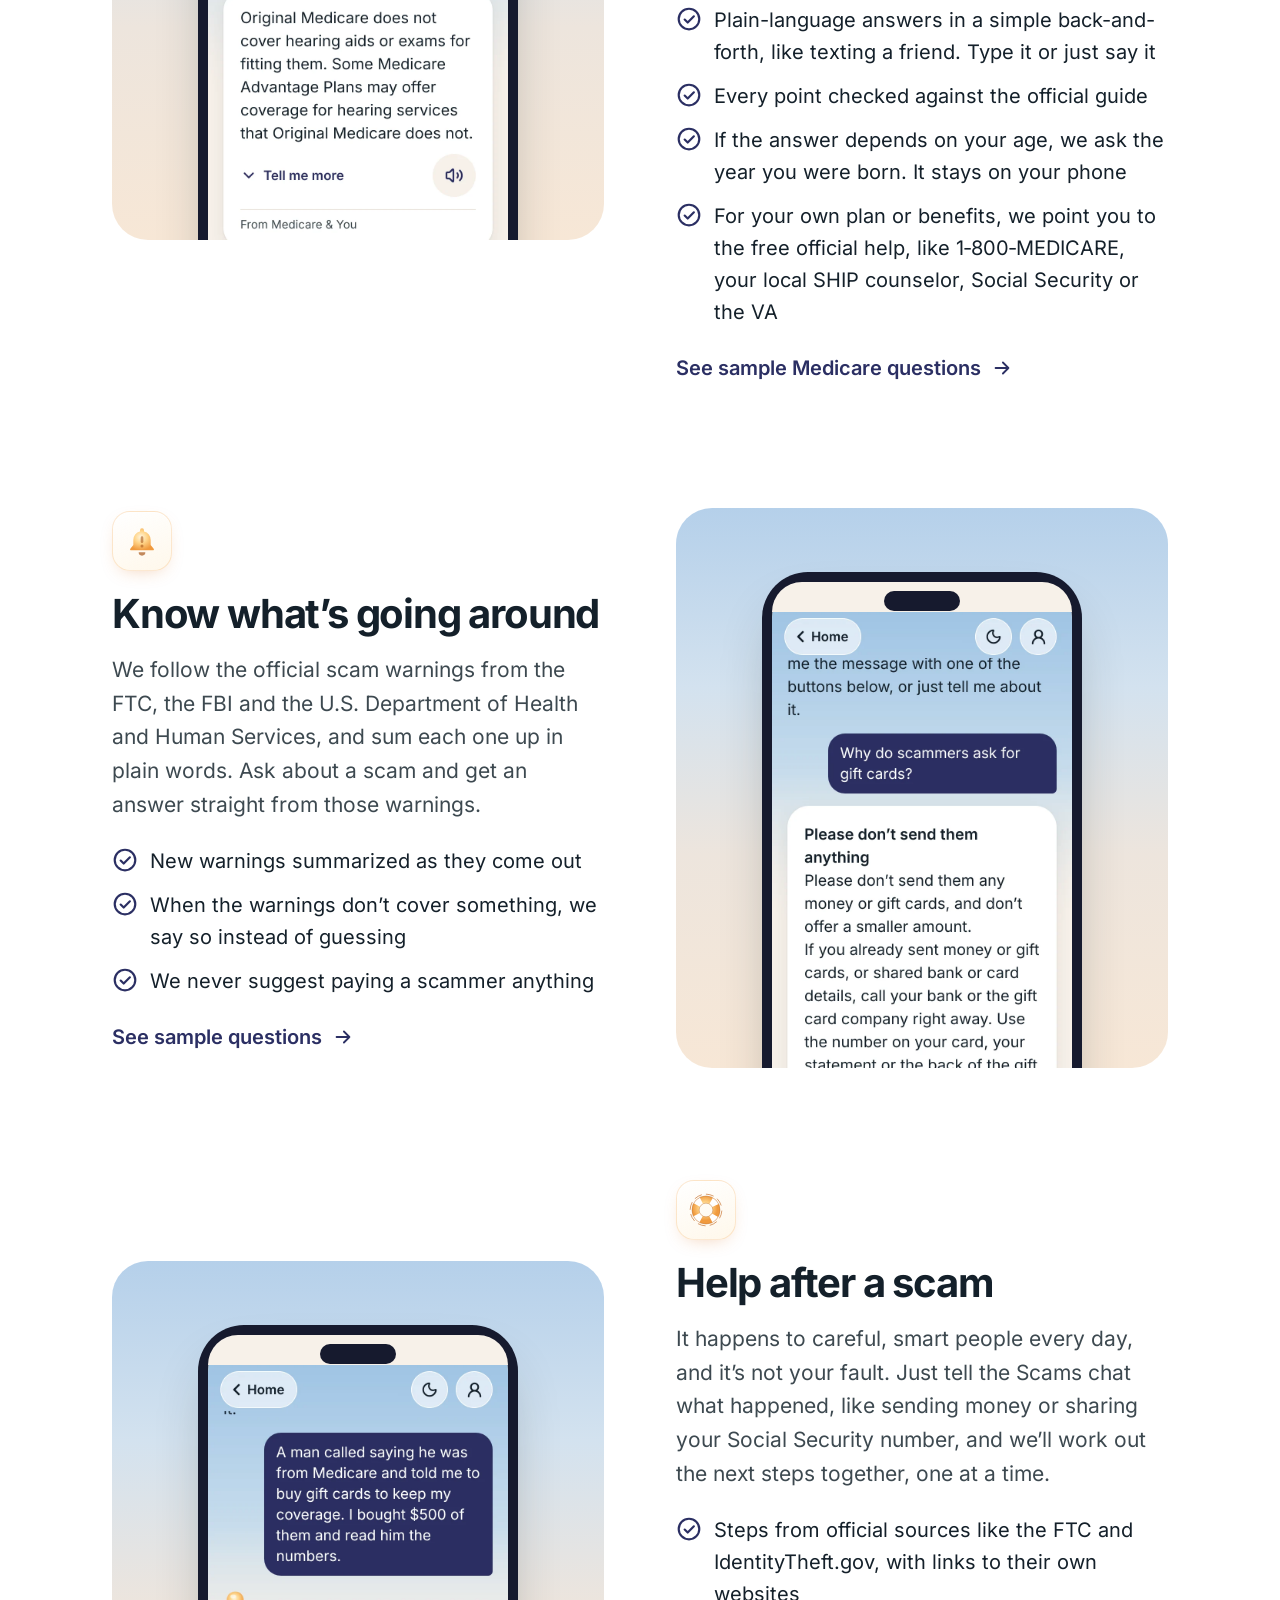
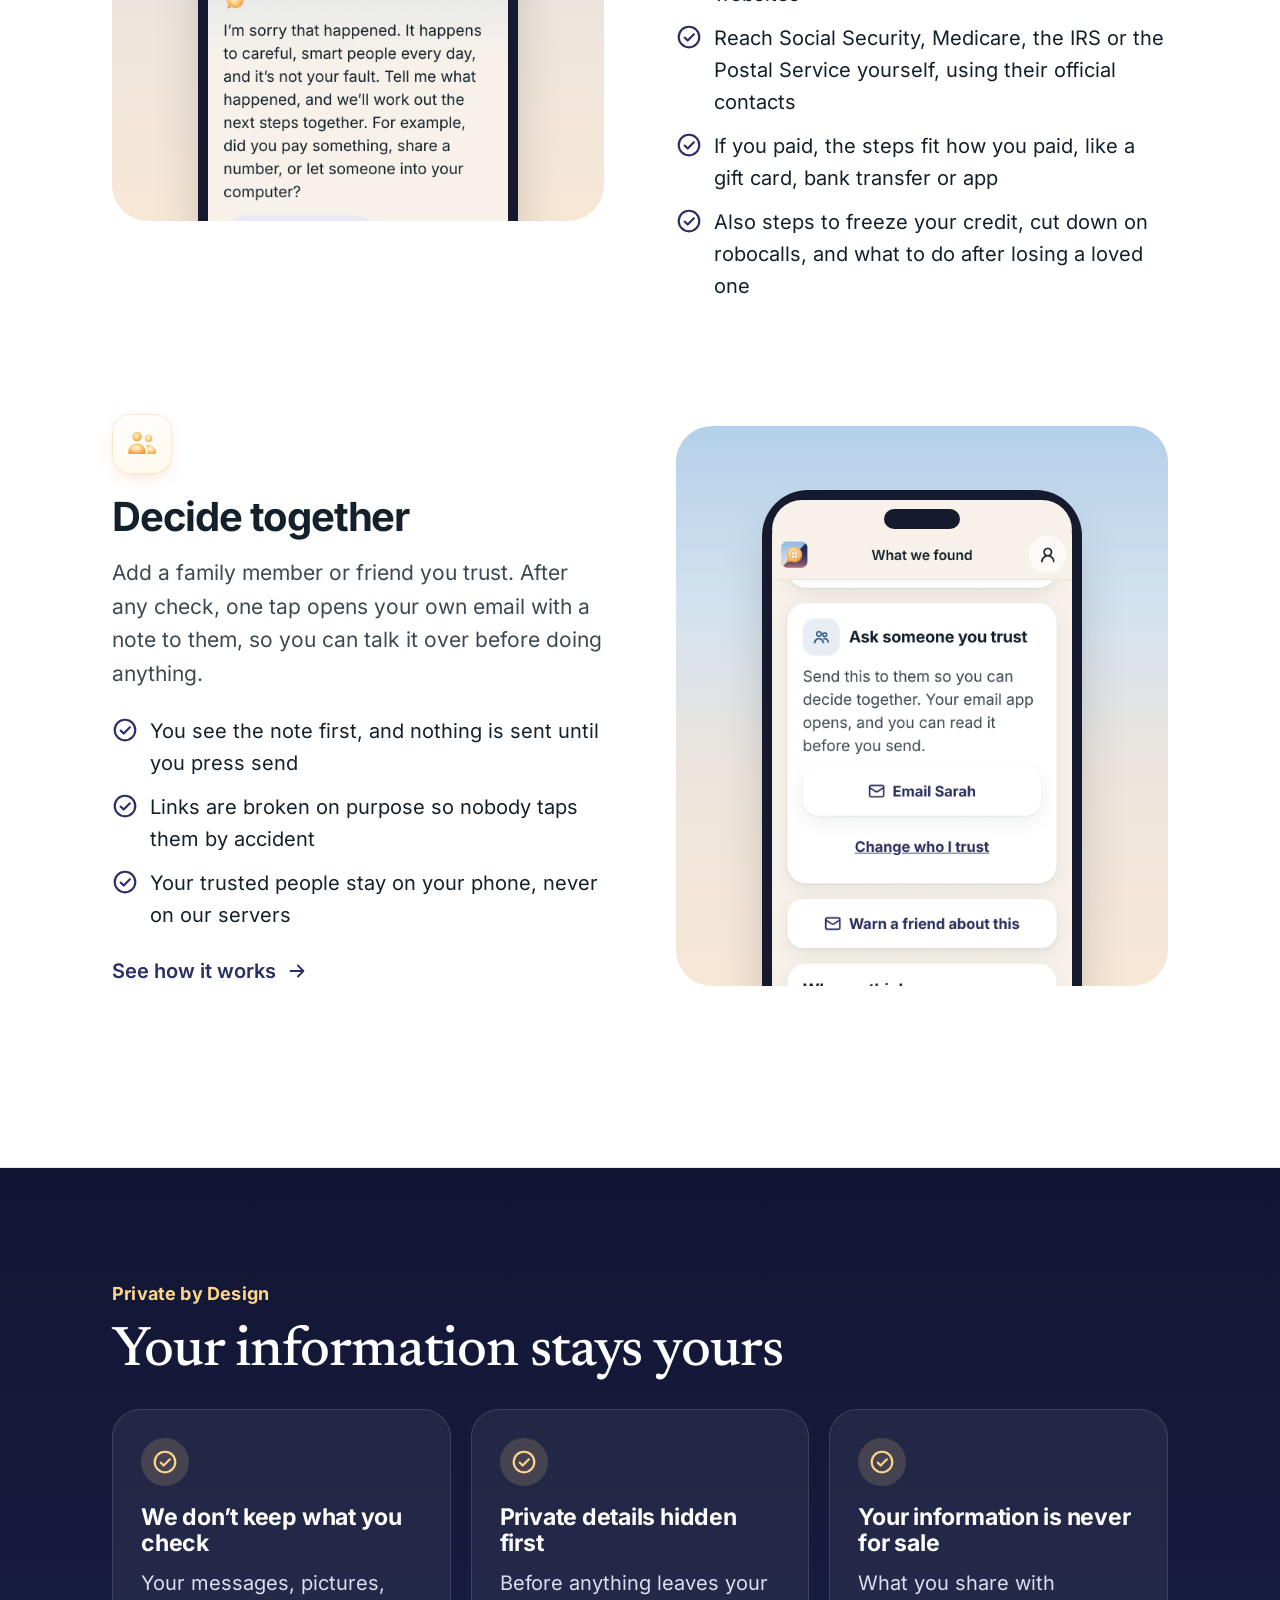
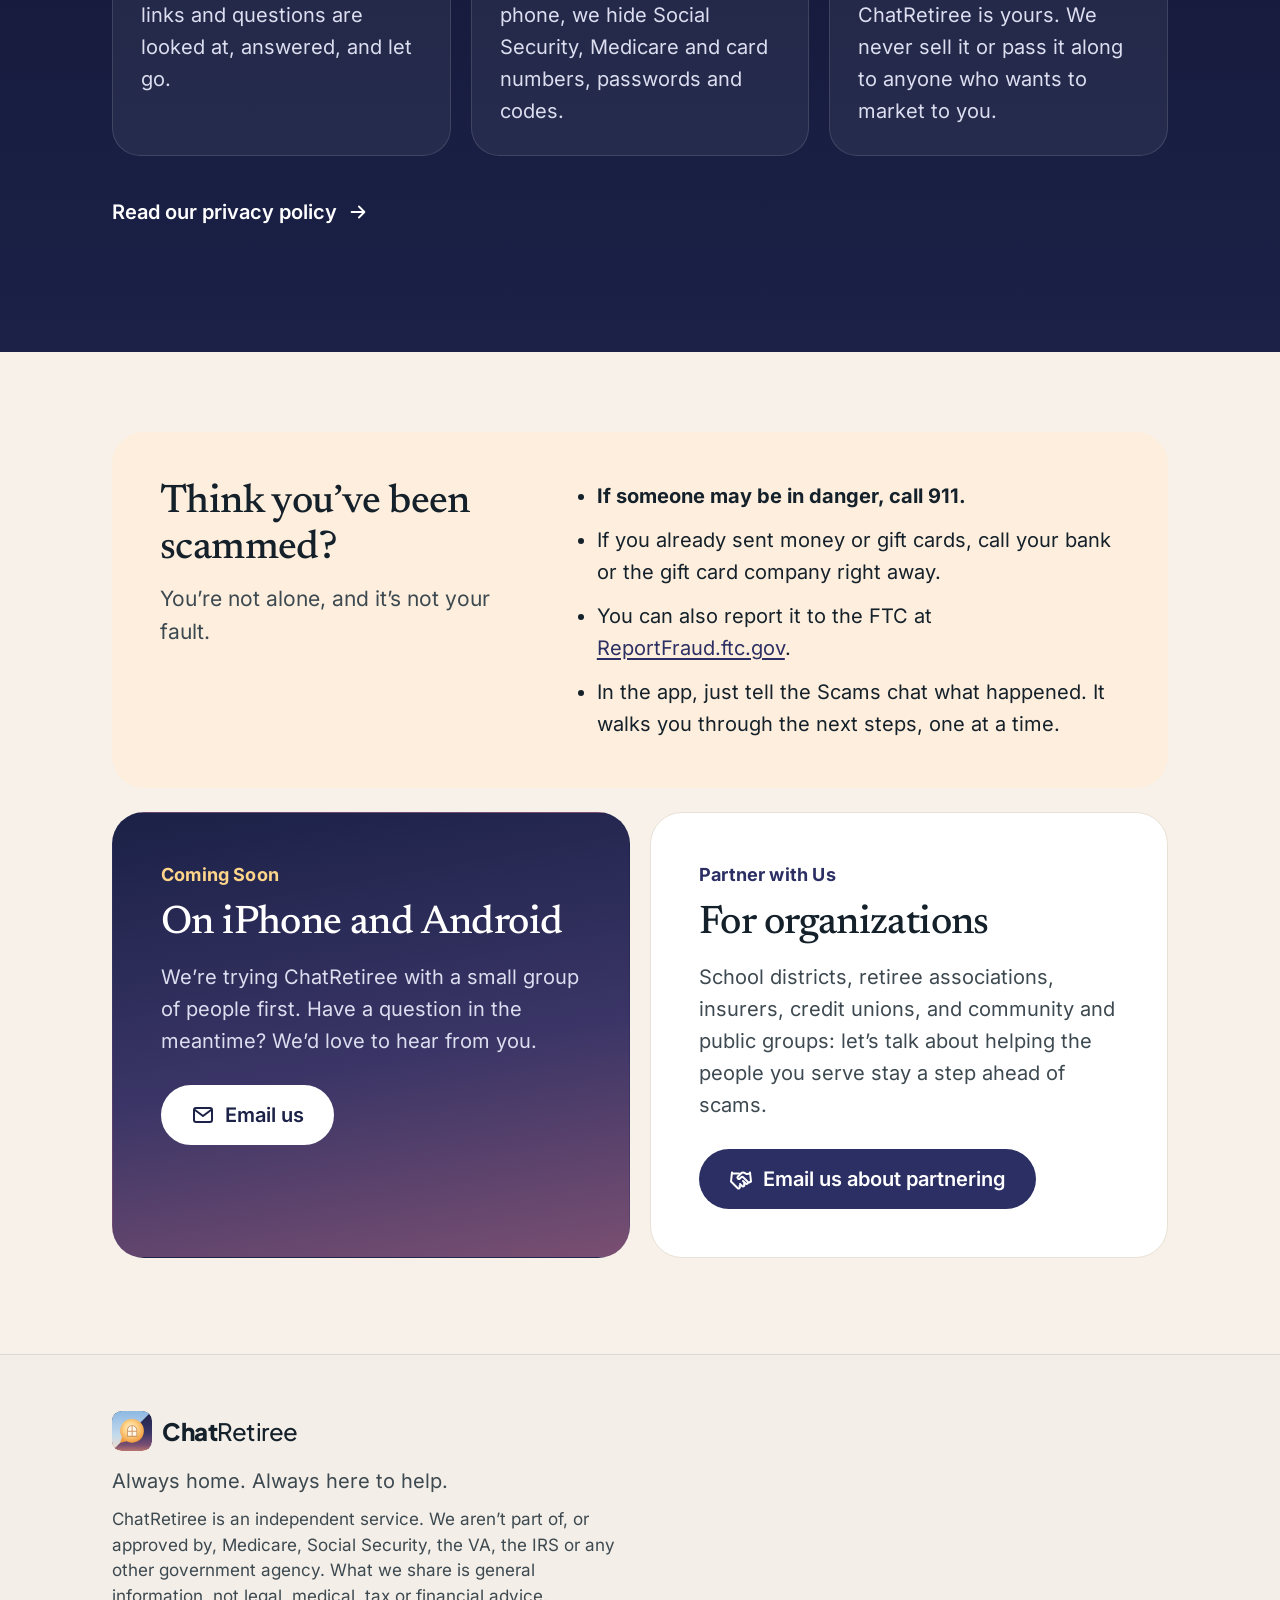
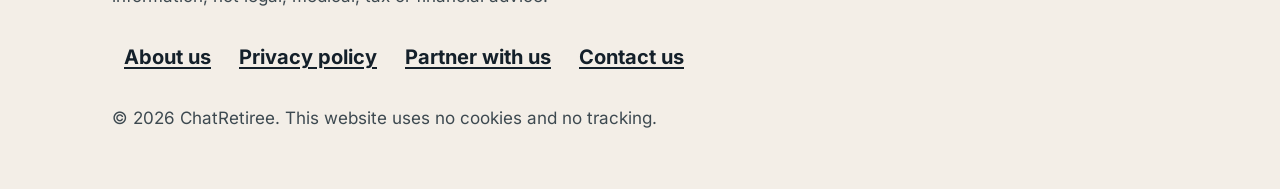
==== commit c584182a: "Privacy and footer: not part of any government agency, not advice; ask for deletion without the app " ====
--- a/index.html
+++ b/index.html
@@ -8,14 +8,14 @@
 <meta name="theme-color" content="#F7F1E9">
 <meta property="og:title" content="ChatRetiree: always home, always here to help">
 <meta property="og:description" content="ChatRetiree is like a friend you can ask when a text, email or call doesn’t feel right. Coming soon to iPhone and Android.">
-<meta property="og:image" content="https://chatretiree.com/assets/icon.png?v=46">
-<link rel="icon" href="assets/favicon.png?v=46" type="image/png">
-<link rel="apple-touch-icon" href="assets/icon.png?v=46">
+<meta property="og:image" content="https://chatretiree.com/assets/icon.png?v=47">
+<link rel="icon" href="assets/favicon.png?v=47" type="image/png">
+<link rel="apple-touch-icon" href="assets/icon.png?v=47">
 <link rel="preload" href="assets/fonts/Inter_400Regular.woff2" as="font" type="font/woff2" crossorigin>
 <link rel="preload" href="assets/fonts/Inter_700Bold.woff2" as="font" type="font/woff2" crossorigin>
 <link rel="preload" href="assets/fonts/Newsreader_400Regular.woff2" as="font" type="font/woff2" crossorigin>
-<link rel="stylesheet" href="assets/site.css?v=46">
-<script src="assets/site.js?v=46"></script>
+<link rel="stylesheet" href="assets/site.css?v=47">
+<script src="assets/site.js?v=47"></script>
 
 </head>
 <body>
@@ -41,7 +41,7 @@
       <a class="h-pill" href="app/"><svg viewBox="0 0 24 24" fill="none" stroke="currentColor" stroke-width="2" stroke-linecap="round" stroke-linejoin="round" aria-hidden="true" focusable="false"><rect x="6" y="2" width="12" height="20" rx="2.5"/><path d="M11 18.5h2"/></svg>Coming soon to iPhone and Android<svg viewBox="0 0 24 24" fill="none" stroke="currentColor" stroke-width="2" stroke-linecap="round" stroke-linejoin="round" aria-hidden="true" focusable="false"><path d="M5 12h14M13 6l6 6-6 6"/></svg></a>
       <div class="porch" aria-hidden="true"><span class="porch-halo"></span><svg viewBox="16 20 90 76" aria-hidden="true" focusable="false"><path d="M60 26a30 30 0 1 1-13.8 56.6L29.5 86.5l4.6-14.6A30 30 0 0 1 60 26z" fill="url(#crGlow)"/><path d="M48 70V54a12 12 0 0 1 24 0v16z" fill="#FFF8EA" stroke="#D29B66" stroke-width="2.6" stroke-linejoin="round"/><path d="M60 42v28M48 57h24" stroke="#D29B66" stroke-width="2.6"/></svg></div>
       <h1 id="hero-h"><span>Always home.</span> <span>Always here to help.</span></h1>
-      <p class="h-lead">One simple place for what’s on your mind: check a message before you act, get straight answers about Medicare and Social Security, and get help if a scam already happened. In plain words, from sources you can trust.</p>
+      <p class="h-lead">One simple place for what’s on your mind: check a message before you act, get straight answers about Medicare, Social Security, taxes and other benefits, and get help if a scam already happened. In plain words, from sources you can trust.</p>
       <div class="h-actions">
         <a class="btn h-btn-light" href="#help">See it in action<svg viewBox="0 0 24 24" fill="none" stroke="currentColor" stroke-width="2" stroke-linecap="round" stroke-linejoin="round" aria-hidden="true" focusable="false"><path d="M5 12h14M13 6l6 6-6 6"/></svg></a>
         <a class="btn h-btn-ghost" href="#partner">Partner with us</a>
@@ -49,10 +49,10 @@
     </div>
     <div class="h-phones">
       <figure class="h-ph h-ph-back">
-        <div class="h-ph-screen"><img src="assets/app/medicare-signup.webp?v=46" width="390" height="844" fetchpriority="high" alt="The app answering a Medicare question: When can I sign up for Medicare? Your Initial Enrollment Period is a 7-month window that starts 3 months before the month you turn 65, includes your birthday month, and ends 3 months after."></div>
+        <div class="h-ph-screen"><img src="assets/app/medicare-hearing.webp?v=47" width="390" height="844" fetchpriority="high" alt="The app answering a Medicare question: Does Medicare pay for hearing aids? Original Medicare does not cover hearing aids or exams for fitting them. Some Medicare Advantage Plans may offer coverage for hearing services that Original Medicare does not."></div>
       </figure>
       <figure class="h-ph h-ph-front h-ph-home">
-        <div class="h-ph-screen"><img class="day-only" src="assets/app/home.webp?v=46" width="390" height="844" alt="The app’s home screen: What’s on your mind? Ask about Medicare, Social Security or scams, or share a message that seems off. Below it is the message bar with a plus button, a box and a microphone. Below it are example questions and sections for staying safe from scams and your benefits." fetchpriority="high"><img class="night-only" src="assets/app/home-night.webp?v=46" width="390" height="844" alt=""></div>
+        <div class="h-ph-screen"><img class="day-only" src="assets/app/home.webp?v=47" width="390" height="844" alt="The app’s home screen: What’s on your mind? Ask about Medicare, Social Security or scams, or share a message that seems off. Below it is the message bar with a plus button, a box and a microphone. Below it are example questions and sections for staying safe from scams and your benefits." fetchpriority="high"><img class="night-only" src="assets/app/home-night.webp?v=47" width="390" height="844" alt=""></div>
       </figure>
     </div>
   </div>
@@ -64,6 +64,8 @@
     <ul class="h-sources-list">
       <li><a href="https://www.medicare.gov/" rel="noopener">Official Medicare guides</a></li>
       <li><a href="https://www.ssa.gov/pubs/" rel="noopener">Social Security publications</a></li>
+      <li><a href="https://www.irs.gov/" rel="noopener">IRS publications</a></li>
+      <li><a href="https://www.va.gov/" rel="noopener">VA benefits guides</a></li>
       <li><a href="https://consumer.ftc.gov/consumer-alerts" rel="noopener">Federal Trade Commission</a></li>
       <li><a href="https://www.ic3.gov/" rel="noopener">FBI Internet Crime Complaint Center</a></li>
       <li><a href="https://oig.hhs.gov/" rel="noopener">HHS Office of Inspector General</a></li>
@@ -100,14 +102,15 @@
       <div class="h-row-copy">
         <span class="icon gl"><svg viewBox="0 0 120 120" aria-hidden="true" focusable="false"><g transform="translate(60 60) scale(1.35) translate(-58 -57)"><path d="M60 26a30 30 0 1 1-13.8 56.6L29.5 86.5l4.6-14.6A30 30 0 0 1 60 26z" fill="url(#crGlow)"/><path d="M48 70V54a12 12 0 0 1 24 0v16z" fill="#FFF8EA" stroke="#D29B66" stroke-width="2.6" stroke-linejoin="round"/><path d="M60 42v28M48 57h24" stroke="#D29B66" stroke-width="2.6"/></g></svg></span>
         <h3>Just ask what’s on your mind</h3>
-        <p>Start with one box. Type a question, paste a message that seems off, or just say it out loud. We’ll take it to the right place, whether that’s a scam check, Medicare, Social Security or help after a scam.</p>
+        <p>Start with one box. Type a question, paste a message that seems off, or just say it out loud. We’ll take it to the right place, whether that’s a scam check, Medicare, Social Security, taxes, veterans benefits or help after a scam.</p>
         <ul class="h-ticks">
           <li><svg viewBox="0 0 24 24" fill="none" stroke="currentColor" stroke-width="2" stroke-linecap="round" stroke-linejoin="round" aria-hidden="true" focusable="false"><circle cx="12" cy="12" r="9.5"/><path d="m8 12.5 2.8 2.8L16.5 9.5"/></svg>One message bar everywhere: tap + to paste a message or add a picture, or tap the mic to say it</li>
-          <li><svg viewBox="0 0 24 24" fill="none" stroke="currentColor" stroke-width="2" stroke-linecap="round" stroke-linejoin="round" aria-hidden="true" focusable="false"><circle cx="12" cy="12" r="9.5"/><path d="m8 12.5 2.8 2.8L16.5 9.5"/></svg>Not sure where to start? Tap an example question</li>
+          <li><svg viewBox="0 0 24 24" fill="none" stroke="currentColor" stroke-width="2" stroke-linecap="round" stroke-linejoin="round" aria-hidden="true" focusable="false"><circle cx="12" cy="12" r="9.5"/><path d="m8 12.5 2.8 2.8L16.5 9.5"/></svg>Not sure where to start? Tap Scams, Medicare or Social Security</li>
+          <li><svg viewBox="0 0 24 24" fill="none" stroke="currentColor" stroke-width="2" stroke-linecap="round" stroke-linejoin="round" aria-hidden="true" focusable="false"><circle cx="12" cy="12" r="9.5"/><path d="m8 12.5 2.8 2.8L16.5 9.5"/></svg>In English or Spanish</li>
           <li><svg viewBox="0 0 24 24" fill="none" stroke="currentColor" stroke-width="2" stroke-linecap="round" stroke-linejoin="round" aria-hidden="true" focusable="false"><circle cx="12" cy="12" r="9.5"/><path d="m8 12.5 2.8 2.8L16.5 9.5"/></svg>Every answer ends with where to go next, so it all fits together</li>
         </ul>
       </div>
-      <div class="h-row-art t-teal-bg"><figure class="h-ph"><div class="h-ph-screen"><img src="assets/app/ask.webp?v=46" width="390" height="844" alt="Someone typed on Home: Does Original Medicare cover dental care? The app answers in the Medicare chat: In most cases, Original Medicare does not cover routine dental services like cleanings, fillings, tooth extractions, or dentures. Below are Tell me more and From Medicare &amp; You."></div></figure></div>
+      <div class="h-row-art t-teal-bg"><figure class="h-ph"><div class="h-ph-screen"><img src="assets/app/ask.webp?v=47" width="390" height="844" alt="Someone typed on Home: Does Original Medicare cover dental care? The app answers in the Medicare chat: In most cases, Original Medicare does not cover routine dental services like cleanings, fillings, tooth extractions, or dentures. Below are Tell me more and From Medicare &amp; You."></div></figure></div>
     </article>
 
     <article class="h-row">
@@ -123,22 +126,23 @@
         </ul>
         <a class="h-link" href="examples/check/">See four real samples<svg viewBox="0 0 24 24" fill="none" stroke="currentColor" stroke-width="2" stroke-linecap="round" stroke-linejoin="round" aria-hidden="true" focusable="false"><path d="M5 12h14M13 6l6 6-6 6"/></svg></a>
       </div>
-      <div class="h-row-art t-teal-bg"><figure class="h-ph"><div class="h-ph-screen"><img src="assets/app/bank.webp?v=46" width="390" height="1597" alt="The app’s answer to a bank text asking to move savings to a safe account: This has the signs of a scam. Don’t reply or move any money. Call your bank using the number on the back of your card."></div></figure></div>
+      <div class="h-row-art t-teal-bg"><figure class="h-ph"><div class="h-ph-screen"><img src="assets/app/bank.webp?v=47" width="390" height="1597" alt="The app’s answer to a bank text asking to move savings to a safe account: This has the signs of a scam. Don’t reply or move any money. Call your bank using the number on the back of your card."></div></figure></div>
     </article>
 
     <article class="h-row h-row-flip">
       <div class="h-row-copy">
         <span class="icon-pair"><span class="icon gl"><svg viewBox="0 0 120 120" aria-hidden="true" focusable="false"><g transform="translate(60 60) scale(1.0) translate(-60 -61.5)"><path d="M60 96C31 77 21 61 21 46.5A19 19 0 0 1 60 38a19 19 0 0 1 39 8.5C99 61 89 77 60 96z" fill="url(#crGlow)"/><rect x="54.5" y="47" width="11" height="30" rx="4" fill="#A8581C" fill-opacity=".7"/><rect x="45" y="56.5" width="30" height="11" rx="4" fill="#A8581C" fill-opacity=".7"/></g></svg></span><span class="icon gl"><svg viewBox="0 0 120 120" aria-hidden="true" focusable="false"><g transform="translate(60 60) scale(1.04) translate(-60 -60)"><rect x="20" y="32" width="80" height="56" rx="12" fill="url(#crGlow)"/><rect x="30" y="47" width="30" height="5.5" rx="2.75" fill="#A8581C" fill-opacity=".5"/><rect x="30" y="60" width="20" height="5.5" rx="2.75" fill="#A8581C" fill-opacity=".5"/><rect x="30" y="72" width="36" height="5.5" rx="2.75" fill="#A8581C" fill-opacity=".3"/><circle cx="80" cy="59" r="10" fill="#A8581C" fill-opacity=".75"/><path d="M75.5 59l3 3 5.5-6" stroke="#FFF6DF" stroke-width="3" stroke-linecap="round" stroke-linejoin="round" fill="none"/></g></svg></span></span>
         <h3>Straight answers about your benefits</h3>
-        <p>Ask about Medicare or Social Security in your own words, like you would ask a friend who knows them inside out. Answers come only from the official Medicare guides and Social Security publications, and you can see the exact words they’re based on.</p>
+        <p>Ask about Medicare or Social Security in your own words, like you would ask a friend who knows them inside out. You can also ask about retirement taxes, veterans benefits, help programs like SNAP, heating help and Lifeline, and staying in your home. Answers come only from official government guides, and you can see the exact words they’re based on.</p>
         <ul class="h-ticks">
           <li><svg viewBox="0 0 24 24" fill="none" stroke="currentColor" stroke-width="2" stroke-linecap="round" stroke-linejoin="round" aria-hidden="true" focusable="false"><circle cx="12" cy="12" r="9.5"/><path d="m8 12.5 2.8 2.8L16.5 9.5"/></svg>Plain-language answers in a simple back-and-forth, like texting a friend. Type it or just say it</li>
           <li><svg viewBox="0 0 24 24" fill="none" stroke="currentColor" stroke-width="2" stroke-linecap="round" stroke-linejoin="round" aria-hidden="true" focusable="false"><circle cx="12" cy="12" r="9.5"/><path d="m8 12.5 2.8 2.8L16.5 9.5"/></svg>Every point checked against the official guide</li>
-          <li><svg viewBox="0 0 24 24" fill="none" stroke="currentColor" stroke-width="2" stroke-linecap="round" stroke-linejoin="round" aria-hidden="true" focusable="false"><circle cx="12" cy="12" r="9.5"/><path d="m8 12.5 2.8 2.8L16.5 9.5"/></svg>For your own plan or benefits, we point you to the free official help: 1‑800‑MEDICARE, your local SHIP counselor, or Social Security</li>
+          <li><svg viewBox="0 0 24 24" fill="none" stroke="currentColor" stroke-width="2" stroke-linecap="round" stroke-linejoin="round" aria-hidden="true" focusable="false"><circle cx="12" cy="12" r="9.5"/><path d="m8 12.5 2.8 2.8L16.5 9.5"/></svg>If the answer depends on your age, we ask the year you were born. It stays on your phone</li>
+          <li><svg viewBox="0 0 24 24" fill="none" stroke="currentColor" stroke-width="2" stroke-linecap="round" stroke-linejoin="round" aria-hidden="true" focusable="false"><circle cx="12" cy="12" r="9.5"/><path d="m8 12.5 2.8 2.8L16.5 9.5"/></svg>For your own plan or benefits, we point you to the free official help, like 1‑800‑MEDICARE, your local SHIP counselor, Social Security or the VA</li>
         </ul>
         <a class="h-link" href="examples/medicare/">See sample Medicare questions<svg viewBox="0 0 24 24" fill="none" stroke="currentColor" stroke-width="2" stroke-linecap="round" stroke-linejoin="round" aria-hidden="true" focusable="false"><path d="M5 12h14M13 6l6 6-6 6"/></svg></a>
       </div>
-      <div class="h-row-art t-blue-bg"><figure class="h-ph"><div class="h-ph-screen"><img src="assets/app/medicare-hearing.webp?v=46" width="390" height="844" alt="Question: Does Medicare pay for hearing aids? The app’s answer: Original Medicare does not cover hearing aids or exams for fitting them. Some Medicare Advantage Plans may offer coverage for hearing services. A box at the bottom lets you ask a follow-up by typing or speaking."></div></figure></div>
+      <div class="h-row-art t-blue-bg"><figure class="h-ph"><div class="h-ph-screen"><img src="assets/app/medicare-hearing.webp?v=47" width="390" height="844" alt="Question: Does Medicare pay for hearing aids? The app’s answer: Original Medicare does not cover hearing aids or exams for fitting them. Some Medicare Advantage Plans may offer coverage for hearing services. A box at the bottom lets you ask a follow-up by typing or speaking."></div></figure></div>
     </article>
 
     <article class="h-row">
@@ -153,7 +157,7 @@
         </ul>
         <a class="h-link" href="examples/scams/">See sample questions<svg viewBox="0 0 24 24" fill="none" stroke="currentColor" stroke-width="2" stroke-linecap="round" stroke-linejoin="round" aria-hidden="true" focusable="false"><path d="M5 12h14M13 6l6 6-6 6"/></svg></a>
       </div>
-      <div class="h-row-art t-clay-bg"><figure class="h-ph"><div class="h-ph-screen"><img src="assets/app/scam-giftcards.webp?v=46" width="390" height="844" alt="Question: Why do scammers ask for gift cards? The app replies like a text conversation: Please don’t send them any money or gift cards, and don’t offer a smaller amount. If you already sent money or gift cards, call your bank or the gift card company right away. A box at the bottom lets you ask another question."></div></figure></div>
+      <div class="h-row-art t-clay-bg"><figure class="h-ph"><div class="h-ph-screen"><img src="assets/app/scam-giftcards.webp?v=47" width="390" height="844" alt="Question: Why do scammers ask for gift cards? The app replies like a text conversation: Please don’t send them any money or gift cards, and don’t offer a smaller amount. If you already sent money or gift cards, call your bank or the gift card company right away. A box at the bottom lets you ask another question."></div></figure></div>
     </article>
 
     <article class="h-row h-row-flip">
@@ -165,9 +169,10 @@
           <li><svg viewBox="0 0 24 24" fill="none" stroke="currentColor" stroke-width="2" stroke-linecap="round" stroke-linejoin="round" aria-hidden="true" focusable="false"><circle cx="12" cy="12" r="9.5"/><path d="m8 12.5 2.8 2.8L16.5 9.5"/></svg>Steps from official sources like the FTC and IdentityTheft.gov, with links to their own websites</li>
           <li><svg viewBox="0 0 24 24" fill="none" stroke="currentColor" stroke-width="2" stroke-linecap="round" stroke-linejoin="round" aria-hidden="true" focusable="false"><circle cx="12" cy="12" r="9.5"/><path d="m8 12.5 2.8 2.8L16.5 9.5"/></svg>Reach Social Security, Medicare, the IRS or the Postal Service yourself, using their official contacts</li>
           <li><svg viewBox="0 0 24 24" fill="none" stroke="currentColor" stroke-width="2" stroke-linecap="round" stroke-linejoin="round" aria-hidden="true" focusable="false"><circle cx="12" cy="12" r="9.5"/><path d="m8 12.5 2.8 2.8L16.5 9.5"/></svg>If you paid, the steps fit how you paid, like a gift card, bank transfer or app</li>
-        </ul>
-      </div>
-      <div class="h-row-art t-blue-bg"><figure class="h-ph"><div class="h-ph-screen"><img src="assets/app/help.webp?v=46" width="390" height="844" alt="The Scams chat. Someone writes: A man called saying he was from Medicare and told me to buy gift cards to keep my coverage. I bought $500 of them and read him the numbers. The app replies: I’m sorry that happened. It happens to careful, smart people every day, and it’s not your fault. Tell me what happened, and we’ll work out the next steps together. Below are choices like I paid or sent money and I gave my Social Security number."></div></figure></div>
+          <li><svg viewBox="0 0 24 24" fill="none" stroke="currentColor" stroke-width="2" stroke-linecap="round" stroke-linejoin="round" aria-hidden="true" focusable="false"><circle cx="12" cy="12" r="9.5"/><path d="m8 12.5 2.8 2.8L16.5 9.5"/></svg>Also steps to freeze your credit, cut down on robocalls, and what to do after losing a loved one</li>
+        </ul>
+      </div>
+      <div class="h-row-art t-blue-bg"><figure class="h-ph"><div class="h-ph-screen"><img src="assets/app/help.webp?v=47" width="390" height="844" alt="The Scams chat. Someone writes: A man called saying he was from Medicare and told me to buy gift cards to keep my coverage. I bought $500 of them and read him the numbers. The app replies: I’m sorry that happened. It happens to careful, smart people every day, and it’s not your fault. Tell me what happened, and we’ll work out the next steps together. Below are choices like I paid or sent money and I gave my Social Security number."></div></figure></div>
     </article>
 
     <article class="h-row">
@@ -182,7 +187,7 @@
         </ul>
         <a class="h-link" href="examples/trusted/">See how it works<svg viewBox="0 0 24 24" fill="none" stroke="currentColor" stroke-width="2" stroke-linecap="round" stroke-linejoin="round" aria-hidden="true" focusable="false"><path d="M5 12h14M13 6l6 6-6 6"/></svg></a>
       </div>
-      <div class="h-row-art t-sage-bg"><figure class="h-ph"><div class="h-ph-screen"><img src="assets/app/trusted.webp?v=46" width="390" height="844" alt="The app’s result screen with an Email Sarah button to ask someone you trust."></div></figure></div>
+      <div class="h-row-art t-sage-bg"><figure class="h-ph"><div class="h-ph-screen"><img src="assets/app/trusted.webp?v=47" width="390" height="844" alt="The app’s result screen with an Email Sarah button to ask someone you trust."></div></figure></div>
     </article>
   </div>
 </section>
@@ -213,7 +218,7 @@
         <li><strong>If someone may be in danger, call 911.</strong></li>
         <li>If you already sent money or gift cards, call your bank or the gift card company right away.</li>
         <li>You can also report it to the FTC at <a href="https://reportfraud.ftc.gov/" rel="noopener">ReportFraud.ftc.gov</a>.</li>
-        <li>In the app, “Get help after a scam” walks you through the next steps, one at a time.</li>
+        <li>In the app, just tell the Scams chat what happened. It walks you through the next steps, one at a time.</li>
       </ul>
     </div>
   </div>
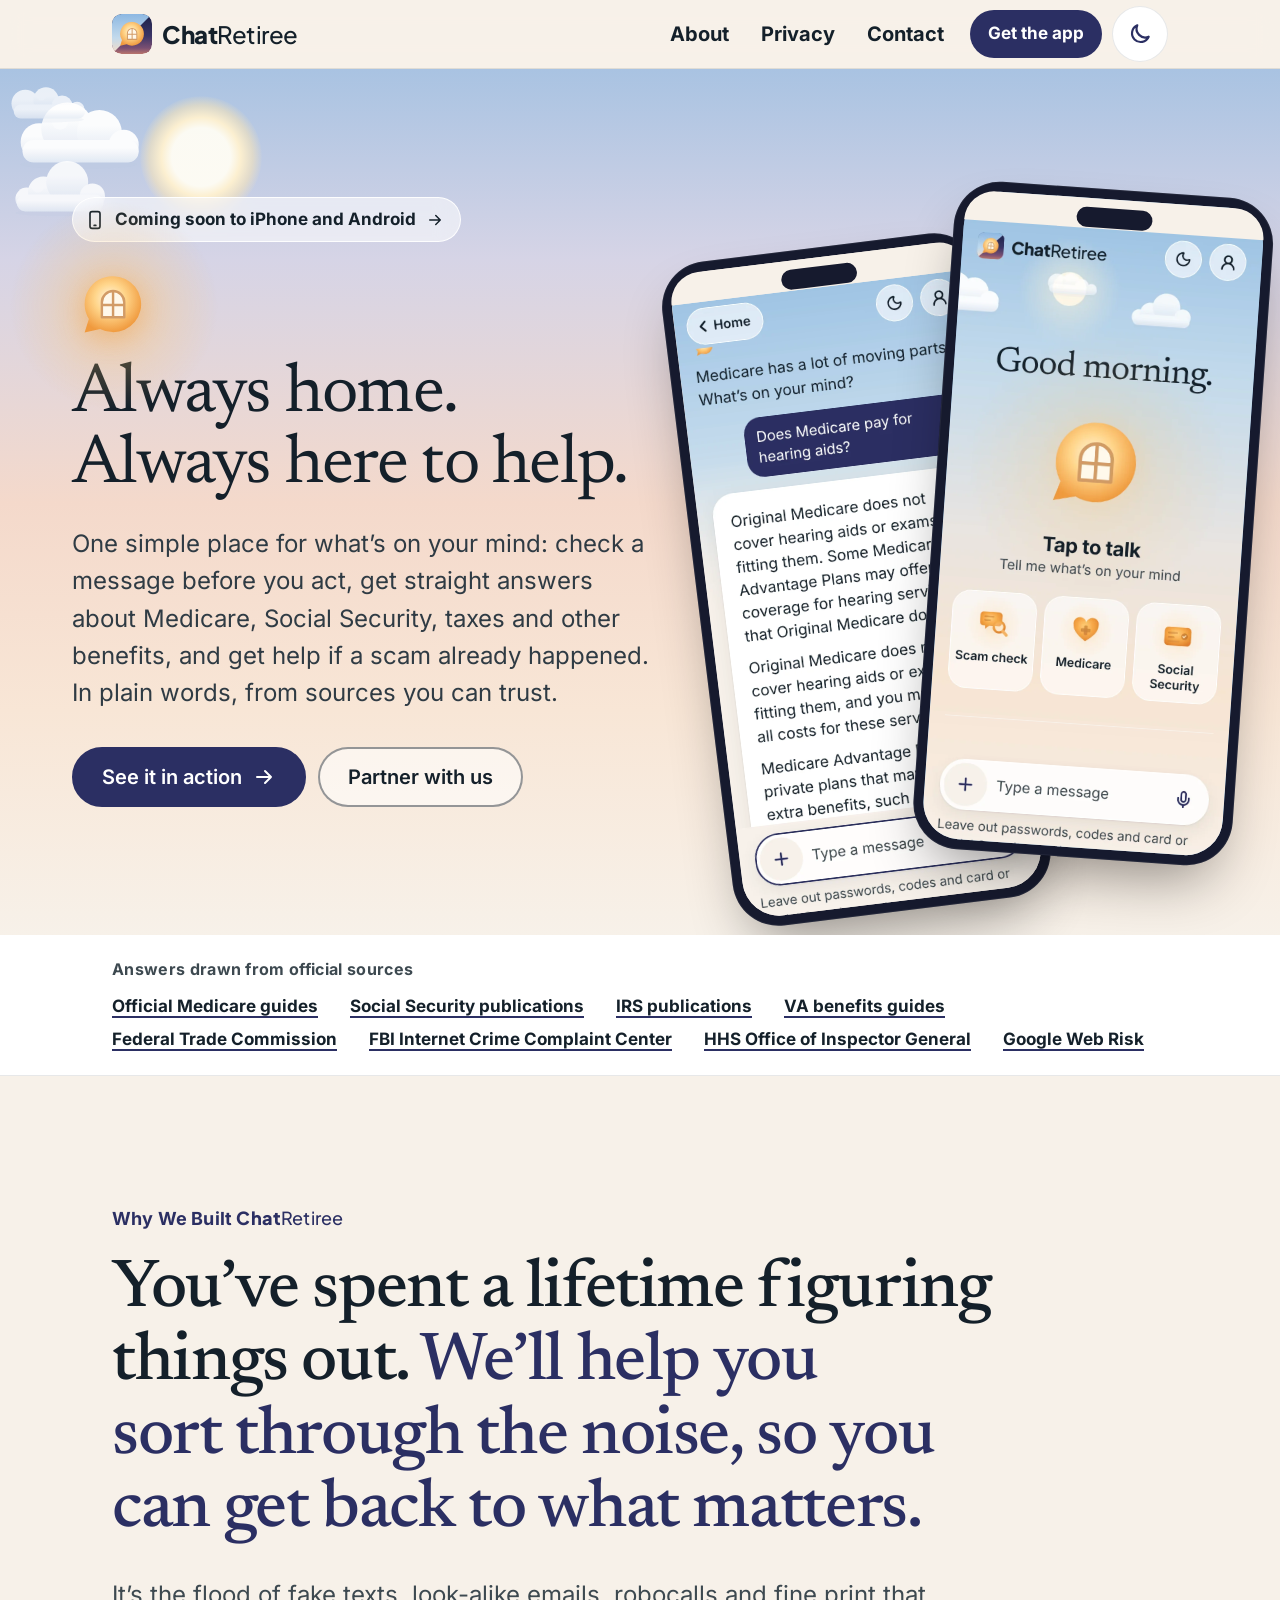
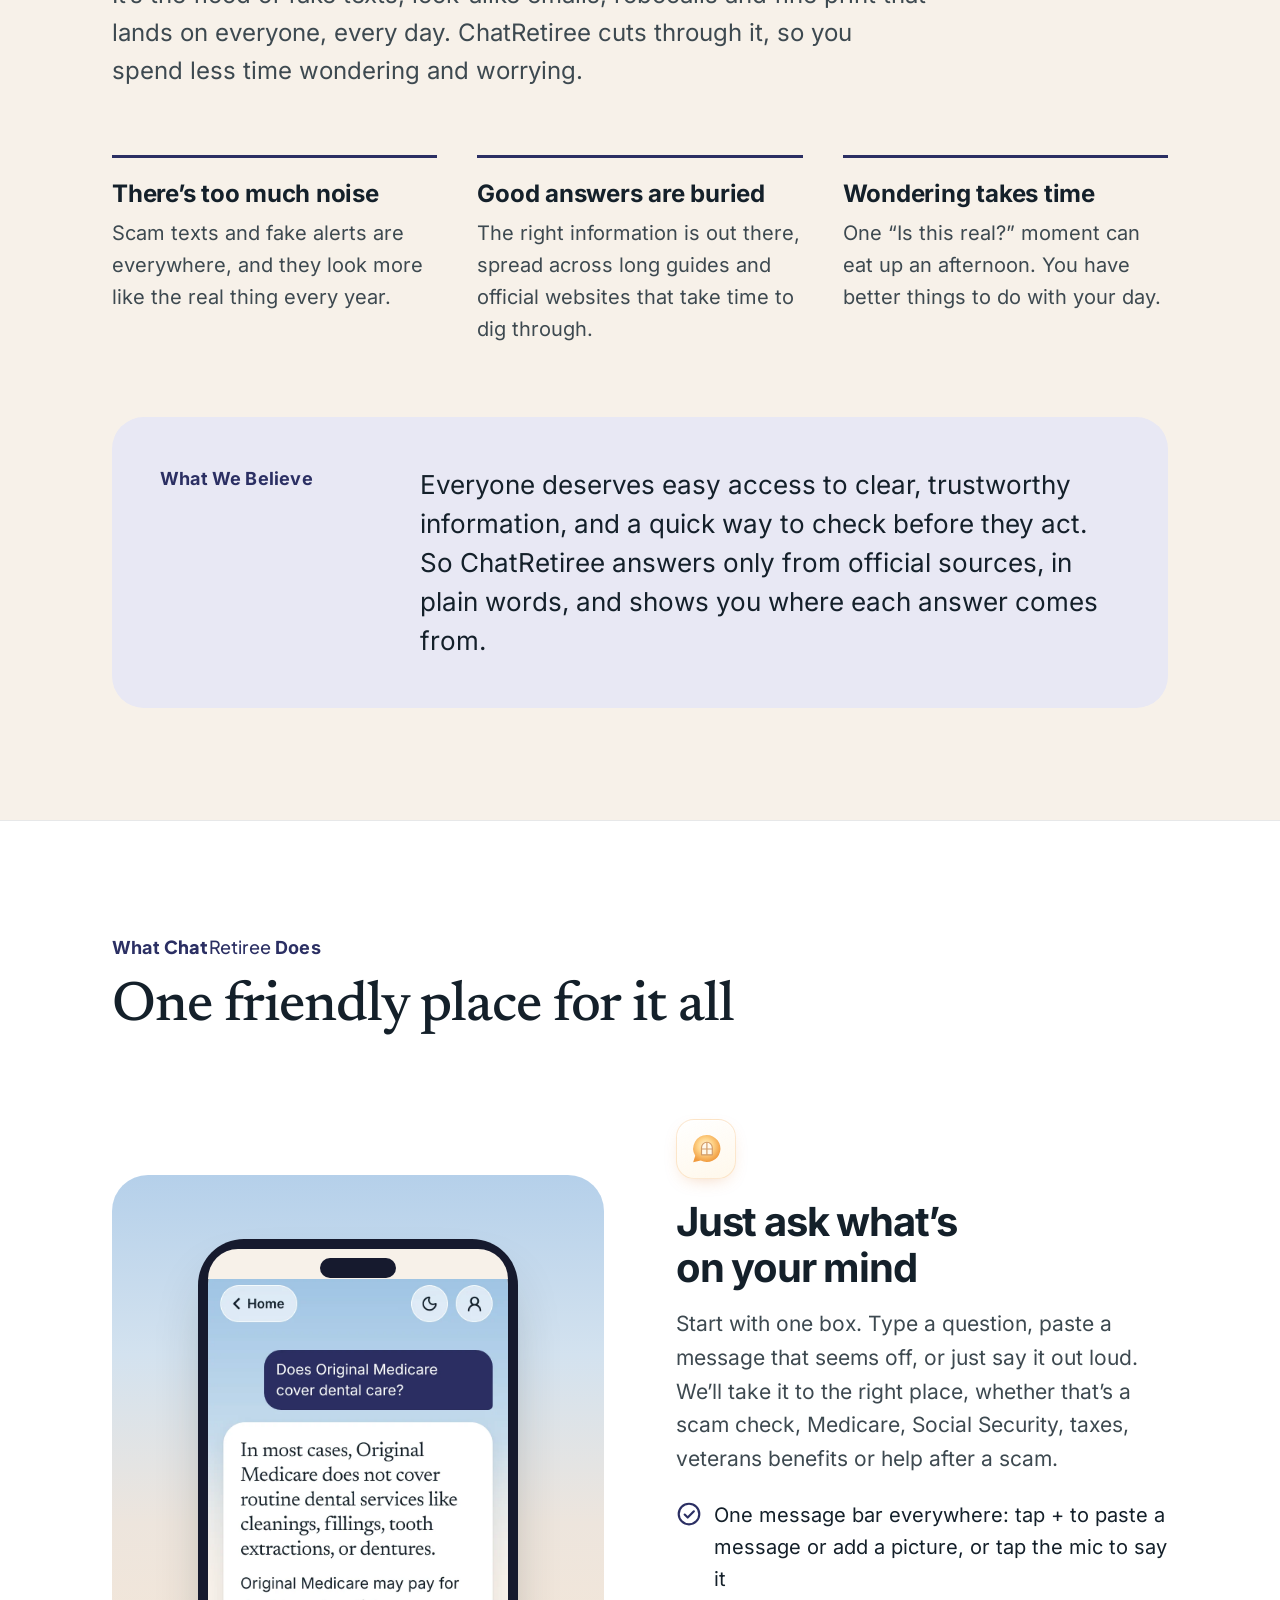
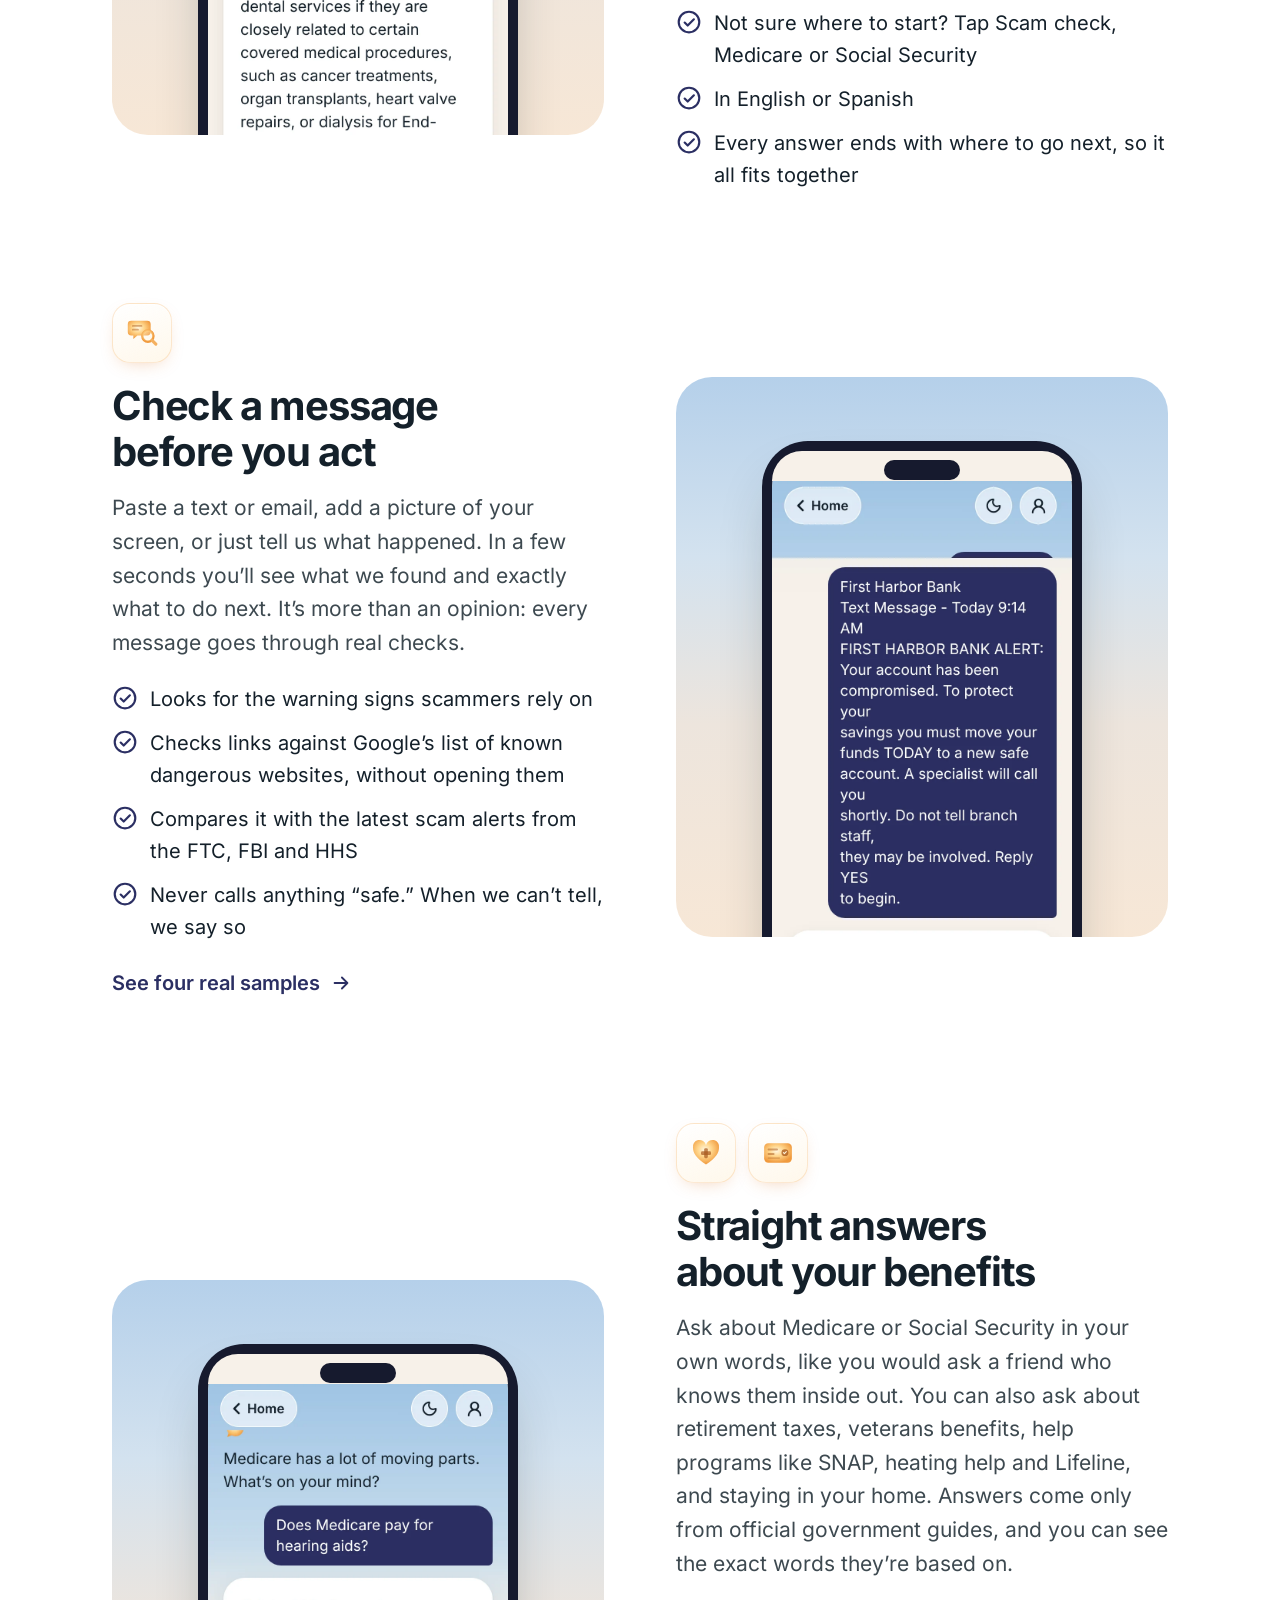
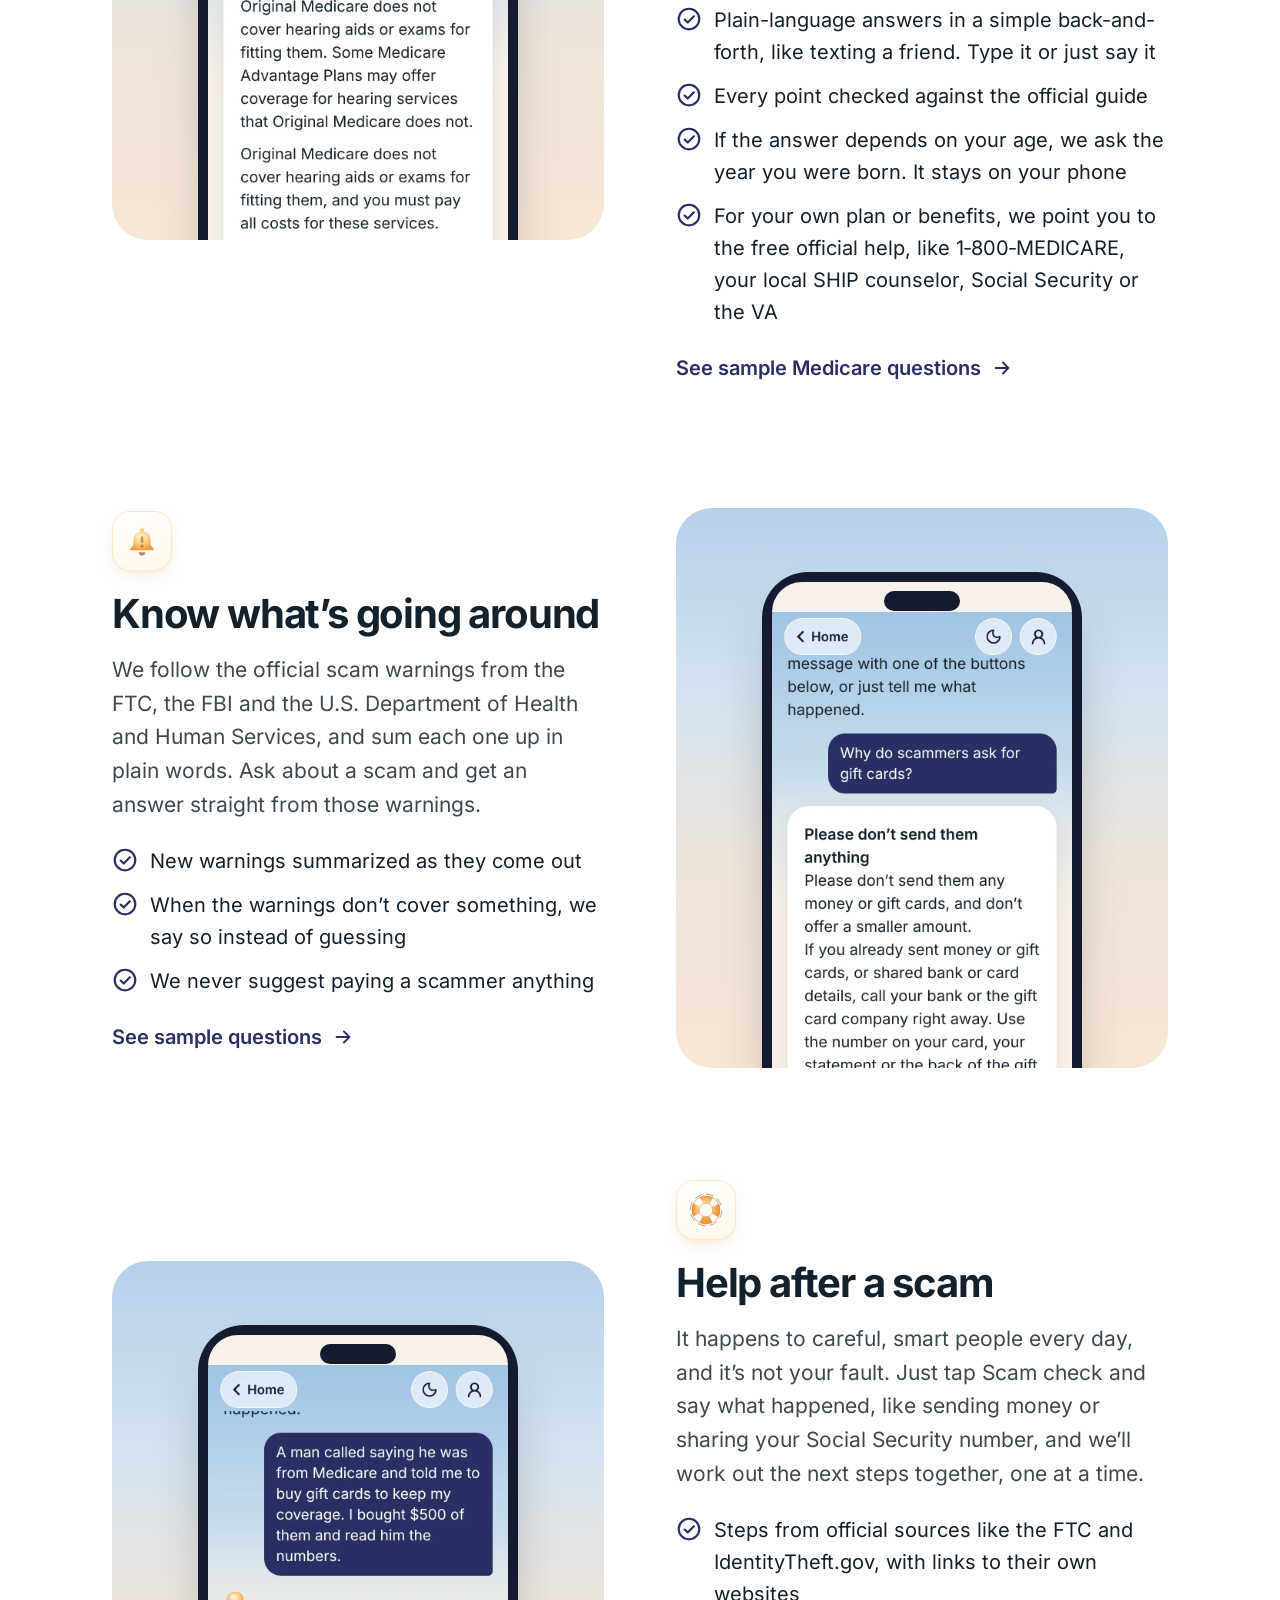
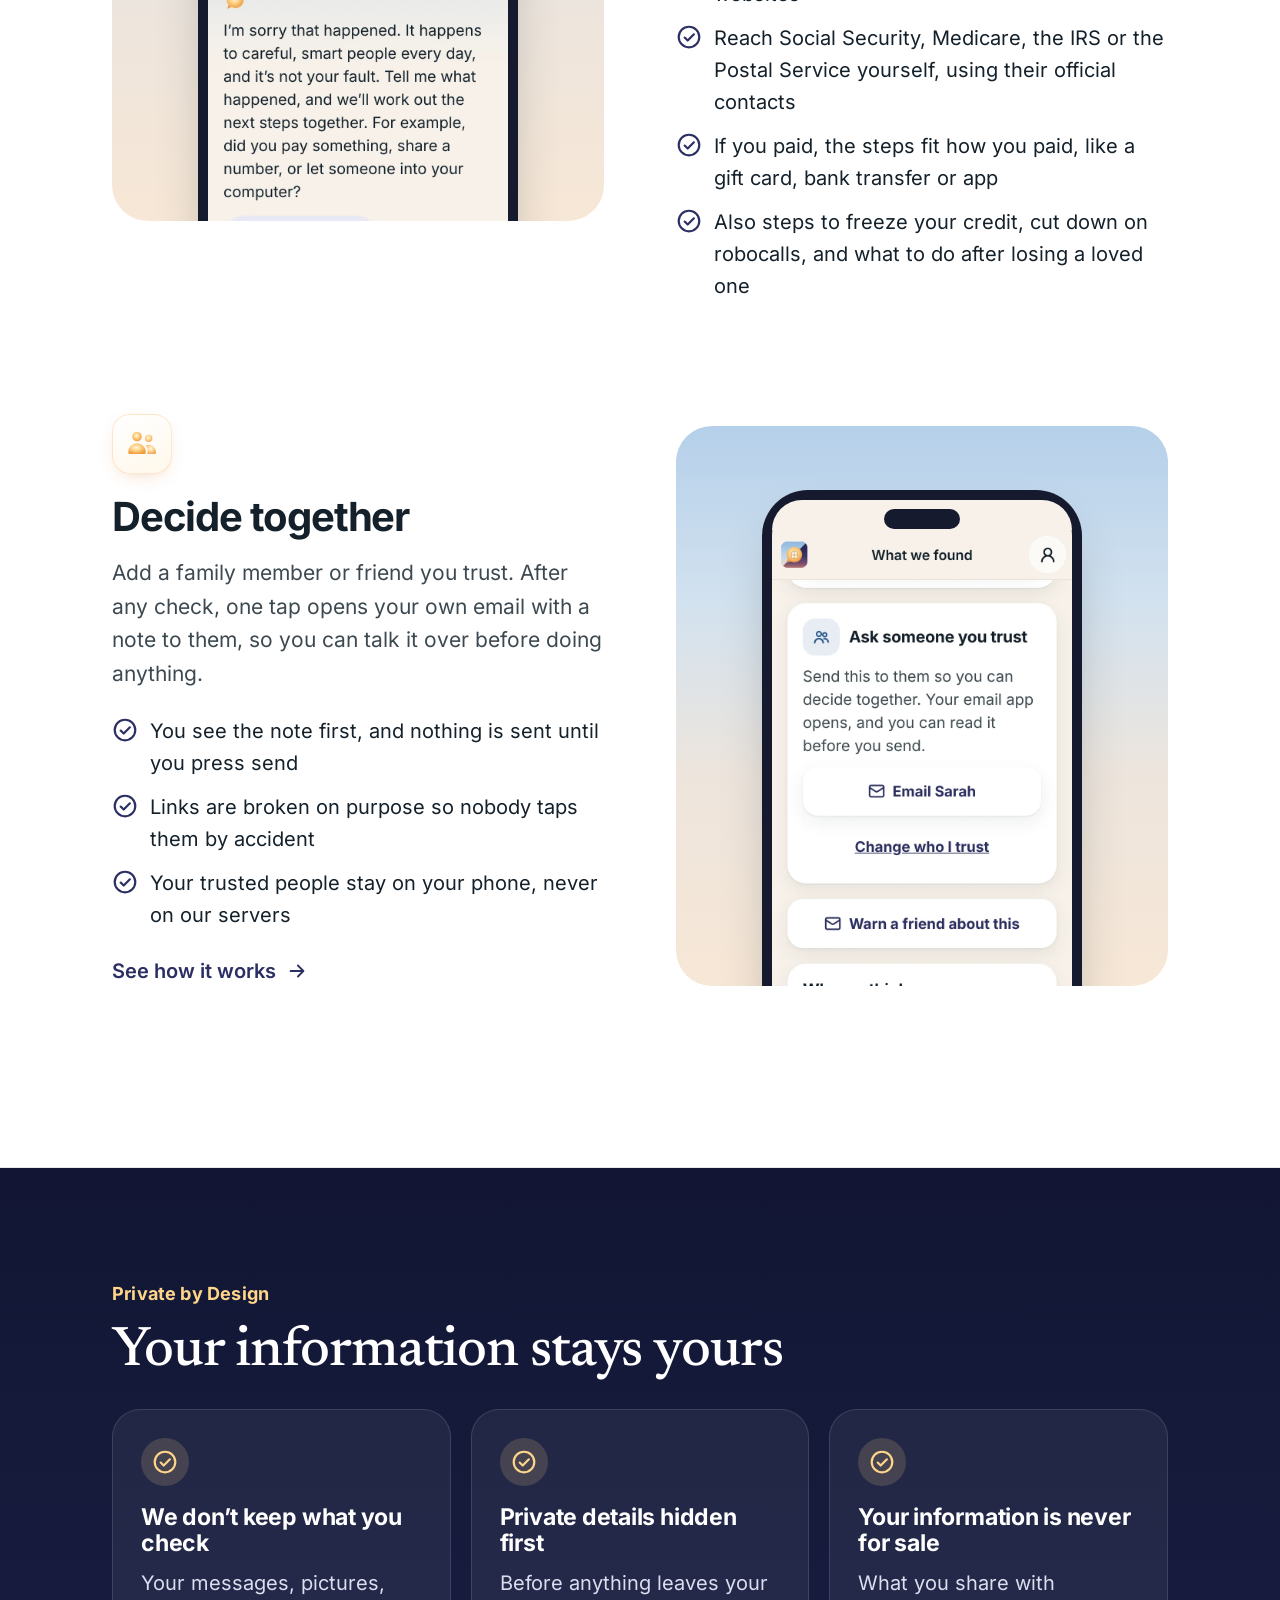
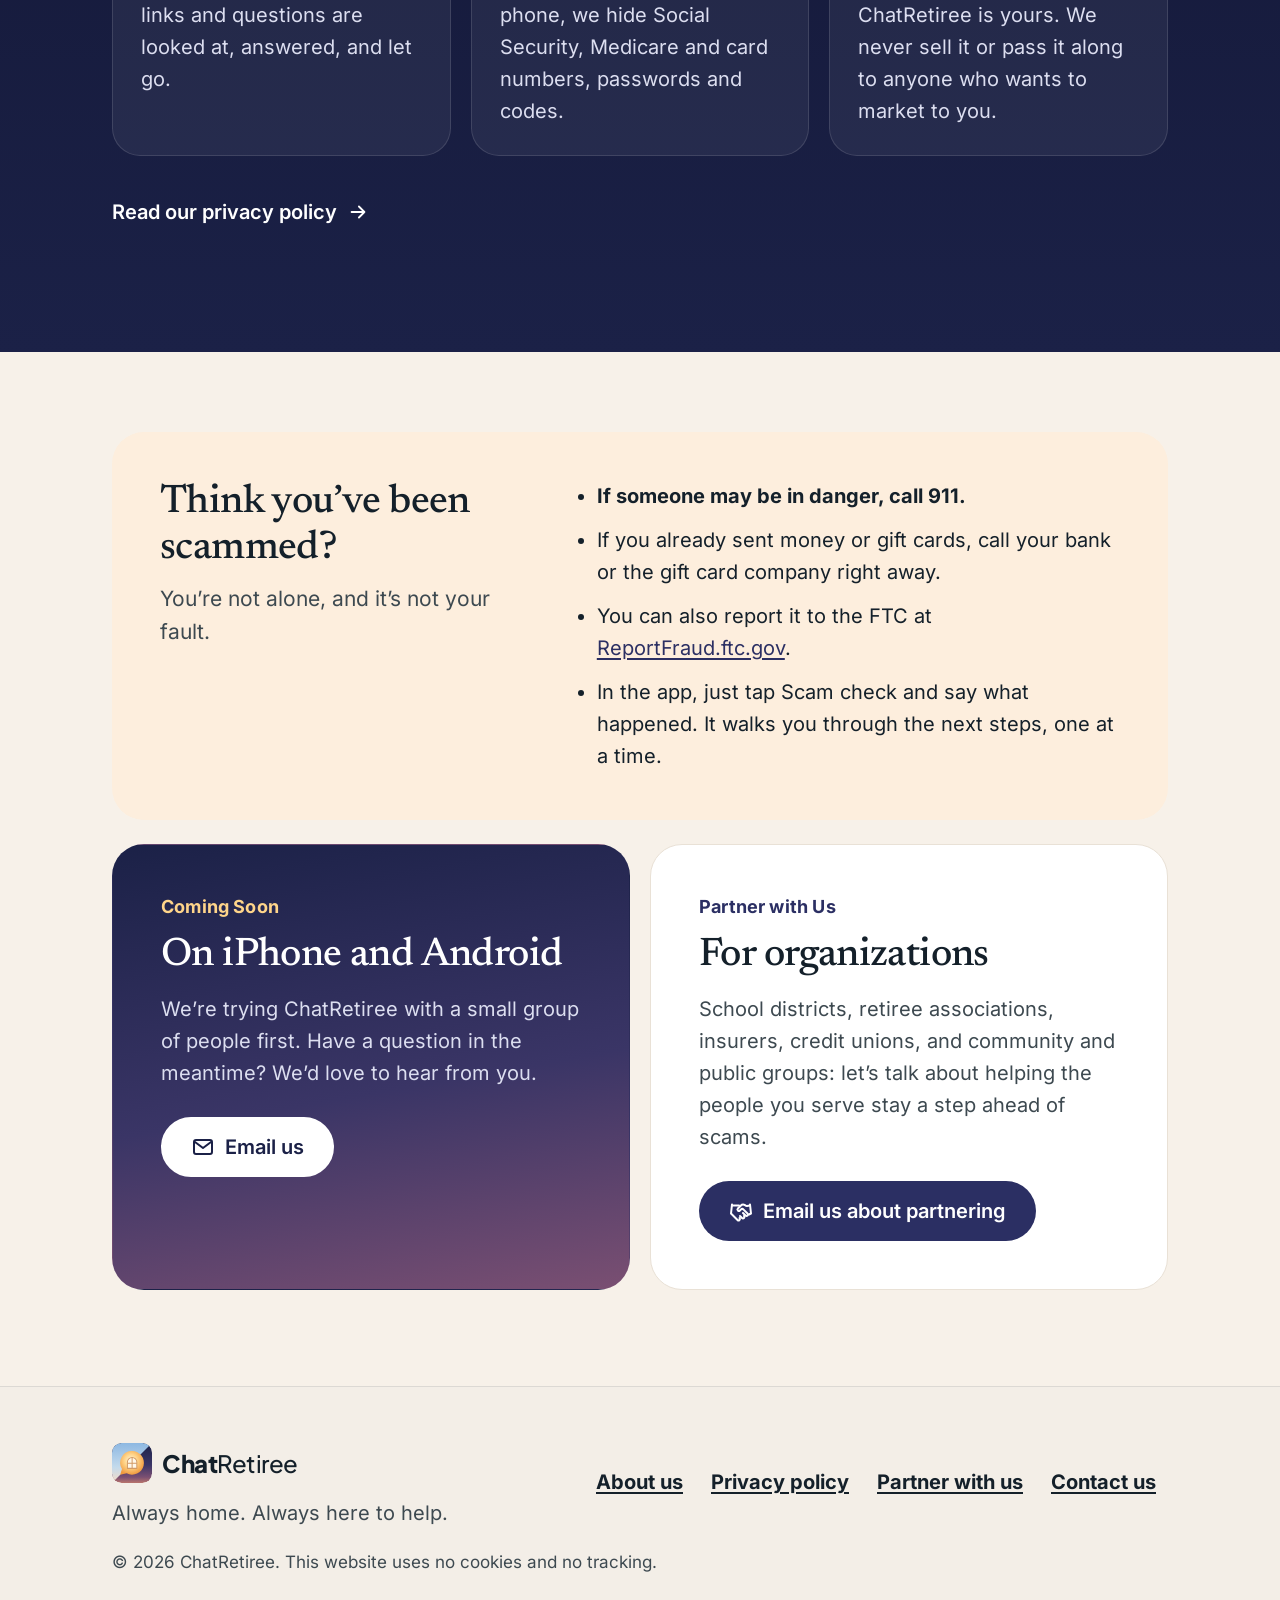
==== commit 97b88e99: ""Scams" is now "Scam check": wording and fresh app screens Co-Authored-By: Claude Opus 5.5 <noreply@" ====
--- a/index.html
+++ b/index.html
@@ -8,14 +8,14 @@
 <meta name="theme-color" content="#F7F1E9">
 <meta property="og:title" content="ChatRetiree: always home, always here to help">
 <meta property="og:description" content="ChatRetiree is like a friend you can ask when a text, email or call doesn’t feel right. Coming soon to iPhone and Android.">
-<meta property="og:image" content="https://chatretiree.com/assets/icon.png?v=47">
-<link rel="icon" href="assets/favicon.png?v=47" type="image/png">
-<link rel="apple-touch-icon" href="assets/icon.png?v=47">
+<meta property="og:image" content="https://chatretiree.com/assets/icon.png?v=48">
+<link rel="icon" href="assets/favicon.png?v=48" type="image/png">
+<link rel="apple-touch-icon" href="assets/icon.png?v=48">
 <link rel="preload" href="assets/fonts/Inter_400Regular.woff2" as="font" type="font/woff2" crossorigin>
 <link rel="preload" href="assets/fonts/Inter_700Bold.woff2" as="font" type="font/woff2" crossorigin>
 <link rel="preload" href="assets/fonts/Newsreader_400Regular.woff2" as="font" type="font/woff2" crossorigin>
-<link rel="stylesheet" href="assets/site.css?v=47">
-<script src="assets/site.js?v=47"></script>
+<link rel="stylesheet" href="assets/site.css?v=48">
+<script src="assets/site.js?v=48"></script>
 
 </head>
 <body>
@@ -49,10 +49,10 @@
     </div>
     <div class="h-phones">
       <figure class="h-ph h-ph-back">
-        <div class="h-ph-screen"><img src="assets/app/medicare-hearing.webp?v=47" width="390" height="844" fetchpriority="high" alt="The app answering a Medicare question: Does Medicare pay for hearing aids? Original Medicare does not cover hearing aids or exams for fitting them. Some Medicare Advantage Plans may offer coverage for hearing services that Original Medicare does not."></div>
+        <div class="h-ph-screen"><img src="assets/app/medicare-hearing.webp?v=48" width="390" height="844" fetchpriority="high" alt="The app answering a Medicare question: Does Medicare pay for hearing aids? Original Medicare does not cover hearing aids or exams for fitting them. Some Medicare Advantage Plans may offer coverage for hearing services that Original Medicare does not."></div>
       </figure>
       <figure class="h-ph h-ph-front h-ph-home">
-        <div class="h-ph-screen"><img class="day-only" src="assets/app/home.webp?v=47" width="390" height="844" alt="The app’s home screen: What’s on your mind? Ask about Medicare, Social Security or scams, or share a message that seems off. Below it is the message bar with a plus button, a box and a microphone. Below it are example questions and sections for staying safe from scams and your benefits." fetchpriority="high"><img class="night-only" src="assets/app/home-night.webp?v=47" width="390" height="844" alt=""></div>
+        <div class="h-ph-screen"><img class="day-only" src="assets/app/home.webp?v=48" width="390" height="844" alt="The app’s home screen: What’s on your mind? Ask about Medicare, Social Security or scams, or share a message that seems off. Below it is the message bar with a plus button, a box and a microphone. Below it are example questions and sections for staying safe from scams and your benefits." fetchpriority="high"><img class="night-only" src="assets/app/home-night.webp?v=48" width="390" height="844" alt=""></div>
       </figure>
     </div>
   </div>
@@ -105,12 +105,12 @@
         <p>Start with one box. Type a question, paste a message that seems off, or just say it out loud. We’ll take it to the right place, whether that’s a scam check, Medicare, Social Security, taxes, veterans benefits or help after a scam.</p>
         <ul class="h-ticks">
           <li><svg viewBox="0 0 24 24" fill="none" stroke="currentColor" stroke-width="2" stroke-linecap="round" stroke-linejoin="round" aria-hidden="true" focusable="false"><circle cx="12" cy="12" r="9.5"/><path d="m8 12.5 2.8 2.8L16.5 9.5"/></svg>One message bar everywhere: tap + to paste a message or add a picture, or tap the mic to say it</li>
-          <li><svg viewBox="0 0 24 24" fill="none" stroke="currentColor" stroke-width="2" stroke-linecap="round" stroke-linejoin="round" aria-hidden="true" focusable="false"><circle cx="12" cy="12" r="9.5"/><path d="m8 12.5 2.8 2.8L16.5 9.5"/></svg>Not sure where to start? Tap Scams, Medicare or Social Security</li>
+          <li><svg viewBox="0 0 24 24" fill="none" stroke="currentColor" stroke-width="2" stroke-linecap="round" stroke-linejoin="round" aria-hidden="true" focusable="false"><circle cx="12" cy="12" r="9.5"/><path d="m8 12.5 2.8 2.8L16.5 9.5"/></svg>Not sure where to start? Tap Scam check, Medicare or Social Security</li>
           <li><svg viewBox="0 0 24 24" fill="none" stroke="currentColor" stroke-width="2" stroke-linecap="round" stroke-linejoin="round" aria-hidden="true" focusable="false"><circle cx="12" cy="12" r="9.5"/><path d="m8 12.5 2.8 2.8L16.5 9.5"/></svg>In English or Spanish</li>
           <li><svg viewBox="0 0 24 24" fill="none" stroke="currentColor" stroke-width="2" stroke-linecap="round" stroke-linejoin="round" aria-hidden="true" focusable="false"><circle cx="12" cy="12" r="9.5"/><path d="m8 12.5 2.8 2.8L16.5 9.5"/></svg>Every answer ends with where to go next, so it all fits together</li>
         </ul>
       </div>
-      <div class="h-row-art t-teal-bg"><figure class="h-ph"><div class="h-ph-screen"><img src="assets/app/ask.webp?v=47" width="390" height="844" alt="Someone typed on Home: Does Original Medicare cover dental care? The app answers in the Medicare chat: In most cases, Original Medicare does not cover routine dental services like cleanings, fillings, tooth extractions, or dentures. Below are Tell me more and From Medicare &amp; You."></div></figure></div>
+      <div class="h-row-art t-teal-bg"><figure class="h-ph"><div class="h-ph-screen"><img src="assets/app/ask.webp?v=48" width="390" height="844" alt="Someone typed on Home: Does Original Medicare cover dental care? The app answers in the Medicare chat: In most cases, Original Medicare does not cover routine dental services like cleanings, fillings, tooth extractions, or dentures. Below are Tell me more and From Medicare &amp; You."></div></figure></div>
     </article>
 
     <article class="h-row">
@@ -126,7 +126,7 @@
         </ul>
         <a class="h-link" href="examples/check/">See four real samples<svg viewBox="0 0 24 24" fill="none" stroke="currentColor" stroke-width="2" stroke-linecap="round" stroke-linejoin="round" aria-hidden="true" focusable="false"><path d="M5 12h14M13 6l6 6-6 6"/></svg></a>
       </div>
-      <div class="h-row-art t-teal-bg"><figure class="h-ph"><div class="h-ph-screen"><img src="assets/app/bank.webp?v=47" width="390" height="1597" alt="The app’s answer to a bank text asking to move savings to a safe account: This has the signs of a scam. Don’t reply or move any money. Call your bank using the number on the back of your card."></div></figure></div>
+      <div class="h-row-art t-teal-bg"><figure class="h-ph"><div class="h-ph-screen"><img src="assets/app/bank.webp?v=48" width="390" height="1597" alt="The app’s answer to a bank text asking to move savings to a safe account: This has the signs of a scam. Don’t reply or move any money. Call your bank using the number on the back of your card."></div></figure></div>
     </article>
 
     <article class="h-row h-row-flip">
@@ -142,7 +142,7 @@
         </ul>
         <a class="h-link" href="examples/medicare/">See sample Medicare questions<svg viewBox="0 0 24 24" fill="none" stroke="currentColor" stroke-width="2" stroke-linecap="round" stroke-linejoin="round" aria-hidden="true" focusable="false"><path d="M5 12h14M13 6l6 6-6 6"/></svg></a>
       </div>
-      <div class="h-row-art t-blue-bg"><figure class="h-ph"><div class="h-ph-screen"><img src="assets/app/medicare-hearing.webp?v=47" width="390" height="844" alt="Question: Does Medicare pay for hearing aids? The app’s answer: Original Medicare does not cover hearing aids or exams for fitting them. Some Medicare Advantage Plans may offer coverage for hearing services. A box at the bottom lets you ask a follow-up by typing or speaking."></div></figure></div>
+      <div class="h-row-art t-blue-bg"><figure class="h-ph"><div class="h-ph-screen"><img src="assets/app/medicare-hearing.webp?v=48" width="390" height="844" alt="Question: Does Medicare pay for hearing aids? The app’s answer: Original Medicare does not cover hearing aids or exams for fitting them. Some Medicare Advantage Plans may offer coverage for hearing services. A box at the bottom lets you ask a follow-up by typing or speaking."></div></figure></div>
     </article>
 
     <article class="h-row">
@@ -157,14 +157,14 @@
         </ul>
         <a class="h-link" href="examples/scams/">See sample questions<svg viewBox="0 0 24 24" fill="none" stroke="currentColor" stroke-width="2" stroke-linecap="round" stroke-linejoin="round" aria-hidden="true" focusable="false"><path d="M5 12h14M13 6l6 6-6 6"/></svg></a>
       </div>
-      <div class="h-row-art t-clay-bg"><figure class="h-ph"><div class="h-ph-screen"><img src="assets/app/scam-giftcards.webp?v=47" width="390" height="844" alt="Question: Why do scammers ask for gift cards? The app replies like a text conversation: Please don’t send them any money or gift cards, and don’t offer a smaller amount. If you already sent money or gift cards, call your bank or the gift card company right away. A box at the bottom lets you ask another question."></div></figure></div>
+      <div class="h-row-art t-clay-bg"><figure class="h-ph"><div class="h-ph-screen"><img src="assets/app/scam-giftcards.webp?v=48" width="390" height="844" alt="Question: Why do scammers ask for gift cards? The app replies like a text conversation: Please don’t send them any money or gift cards, and don’t offer a smaller amount. If you already sent money or gift cards, call your bank or the gift card company right away. A box at the bottom lets you ask another question."></div></figure></div>
     </article>
 
     <article class="h-row h-row-flip">
       <div class="h-row-copy">
         <span class="icon gl"><svg viewBox="0 0 120 120" aria-hidden="true" focusable="false"><g transform="translate(60 60) scale(1.08) translate(-60 -60)"><circle cx="60" cy="60" r="44" fill="none" stroke="#C97A3A" stroke-width="2.5" stroke-dasharray="20 14" stroke-dashoffset="-3" stroke-linecap="round" opacity=".8"/><circle cx="60" cy="60" r="29" fill="none" stroke="url(#crGlow)" stroke-width="20"/><circle cx="60" cy="60" r="29" fill="none" stroke="#FFFFFF" stroke-width="20" stroke-dasharray="17.8 27.75" stroke-dashoffset="8.9" transform="rotate(45 60 60)"/><circle cx="60" cy="60" r="39" fill="none" stroke="#A8581C" stroke-opacity=".45" stroke-width="2"/><circle cx="60" cy="60" r="19" fill="none" stroke="#A8581C" stroke-opacity=".45" stroke-width="2"/></g></svg></span>
         <h3>Help after a scam</h3>
-        <p>It happens to careful, smart people every day, and it’s not your fault. Just tell the Scams chat what happened, like sending money or sharing your Social Security number, and we’ll work out the next steps together, one at a time.</p>
+        <p>It happens to careful, smart people every day, and it’s not your fault. Just tap Scam check and say what happened, like sending money or sharing your Social Security number, and we’ll work out the next steps together, one at a time.</p>
         <ul class="h-ticks">
           <li><svg viewBox="0 0 24 24" fill="none" stroke="currentColor" stroke-width="2" stroke-linecap="round" stroke-linejoin="round" aria-hidden="true" focusable="false"><circle cx="12" cy="12" r="9.5"/><path d="m8 12.5 2.8 2.8L16.5 9.5"/></svg>Steps from official sources like the FTC and IdentityTheft.gov, with links to their own websites</li>
           <li><svg viewBox="0 0 24 24" fill="none" stroke="currentColor" stroke-width="2" stroke-linecap="round" stroke-linejoin="round" aria-hidden="true" focusable="false"><circle cx="12" cy="12" r="9.5"/><path d="m8 12.5 2.8 2.8L16.5 9.5"/></svg>Reach Social Security, Medicare, the IRS or the Postal Service yourself, using their official contacts</li>
@@ -172,7 +172,7 @@
           <li><svg viewBox="0 0 24 24" fill="none" stroke="currentColor" stroke-width="2" stroke-linecap="round" stroke-linejoin="round" aria-hidden="true" focusable="false"><circle cx="12" cy="12" r="9.5"/><path d="m8 12.5 2.8 2.8L16.5 9.5"/></svg>Also steps to freeze your credit, cut down on robocalls, and what to do after losing a loved one</li>
         </ul>
       </div>
-      <div class="h-row-art t-blue-bg"><figure class="h-ph"><div class="h-ph-screen"><img src="assets/app/help.webp?v=47" width="390" height="844" alt="The Scams chat. Someone writes: A man called saying he was from Medicare and told me to buy gift cards to keep my coverage. I bought $500 of them and read him the numbers. The app replies: I’m sorry that happened. It happens to careful, smart people every day, and it’s not your fault. Tell me what happened, and we’ll work out the next steps together. Below are choices like I paid or sent money and I gave my Social Security number."></div></figure></div>
+      <div class="h-row-art t-blue-bg"><figure class="h-ph"><div class="h-ph-screen"><img src="assets/app/help.webp?v=48" width="390" height="844" alt="Scam check. Someone writes: A man called saying he was from Medicare and told me to buy gift cards to keep my coverage. I bought $500 of them and read him the numbers. The app replies: I’m sorry that happened. It happens to careful, smart people every day, and it’s not your fault. Tell me what happened, and we’ll work out the next steps together. Below are choices like I paid or sent money and I gave my Social Security number."></div></figure></div>
     </article>
 
     <article class="h-row">
@@ -187,7 +187,7 @@
         </ul>
         <a class="h-link" href="examples/trusted/">See how it works<svg viewBox="0 0 24 24" fill="none" stroke="currentColor" stroke-width="2" stroke-linecap="round" stroke-linejoin="round" aria-hidden="true" focusable="false"><path d="M5 12h14M13 6l6 6-6 6"/></svg></a>
       </div>
-      <div class="h-row-art t-sage-bg"><figure class="h-ph"><div class="h-ph-screen"><img src="assets/app/trusted.webp?v=47" width="390" height="844" alt="The app’s result screen with an Email Sarah button to ask someone you trust."></div></figure></div>
+      <div class="h-row-art t-sage-bg"><figure class="h-ph"><div class="h-ph-screen"><img src="assets/app/trusted.webp?v=48" width="390" height="844" alt="The app’s result screen with an Email Sarah button to ask someone you trust."></div></figure></div>
     </article>
   </div>
 </section>
@@ -218,7 +218,7 @@
         <li><strong>If someone may be in danger, call 911.</strong></li>
         <li>If you already sent money or gift cards, call your bank or the gift card company right away.</li>
         <li>You can also report it to the FTC at <a href="https://reportfraud.ftc.gov/" rel="noopener">ReportFraud.ftc.gov</a>.</li>
-        <li>In the app, just tell the Scams chat what happened. It walks you through the next steps, one at a time.</li>
+        <li>In the app, just tap Scam check and say what happened. It walks you through the next steps, one at a time.</li>
       </ul>
     </div>
   </div>
@@ -246,7 +246,6 @@
   <div>
     <a class="brand" href="./" aria-label="ChatRetiree home"><svg viewBox="0 0 120 120" aria-hidden="true" focusable="false"><clipPath id="crClip"><rect width="120" height="120" rx="28"/></clipPath><g clip-path="url(#crClip)"><rect width="120" height="120" fill="url(#crDusk)"/><path d="M0 0H120L0 120z" fill="url(#crDay)"/></g><g transform="translate(-10.29 -6.31) scale(1.1778)"><path d="M60 26a30 30 0 1 1-13.8 56.6L29.5 86.5l4.6-14.6A30 30 0 0 1 60 26z" fill="url(#crGlow)"/><path d="M48 70V54a12 12 0 0 1 24 0v16z" fill="#FFF8EA" stroke="#D29B66" stroke-width="2.6" stroke-linejoin="round"/><path d="M60 42v28M48 57h24" stroke="#D29B66" stroke-width="2.6"/></g></svg><span><b>Chat</b>Retiree</span></a>
     <p class="tag">Always home. Always here to help.</p>
-    <p class="indep">ChatRetiree is an independent service. We aren’t part of, or approved by, Medicare, Social Security, the VA, the IRS or any other government agency. What we share is general information, not legal, medical, tax or financial advice.</p>
   </div>
   <nav aria-label="Footer">
     <a href="about/">About us</a>
